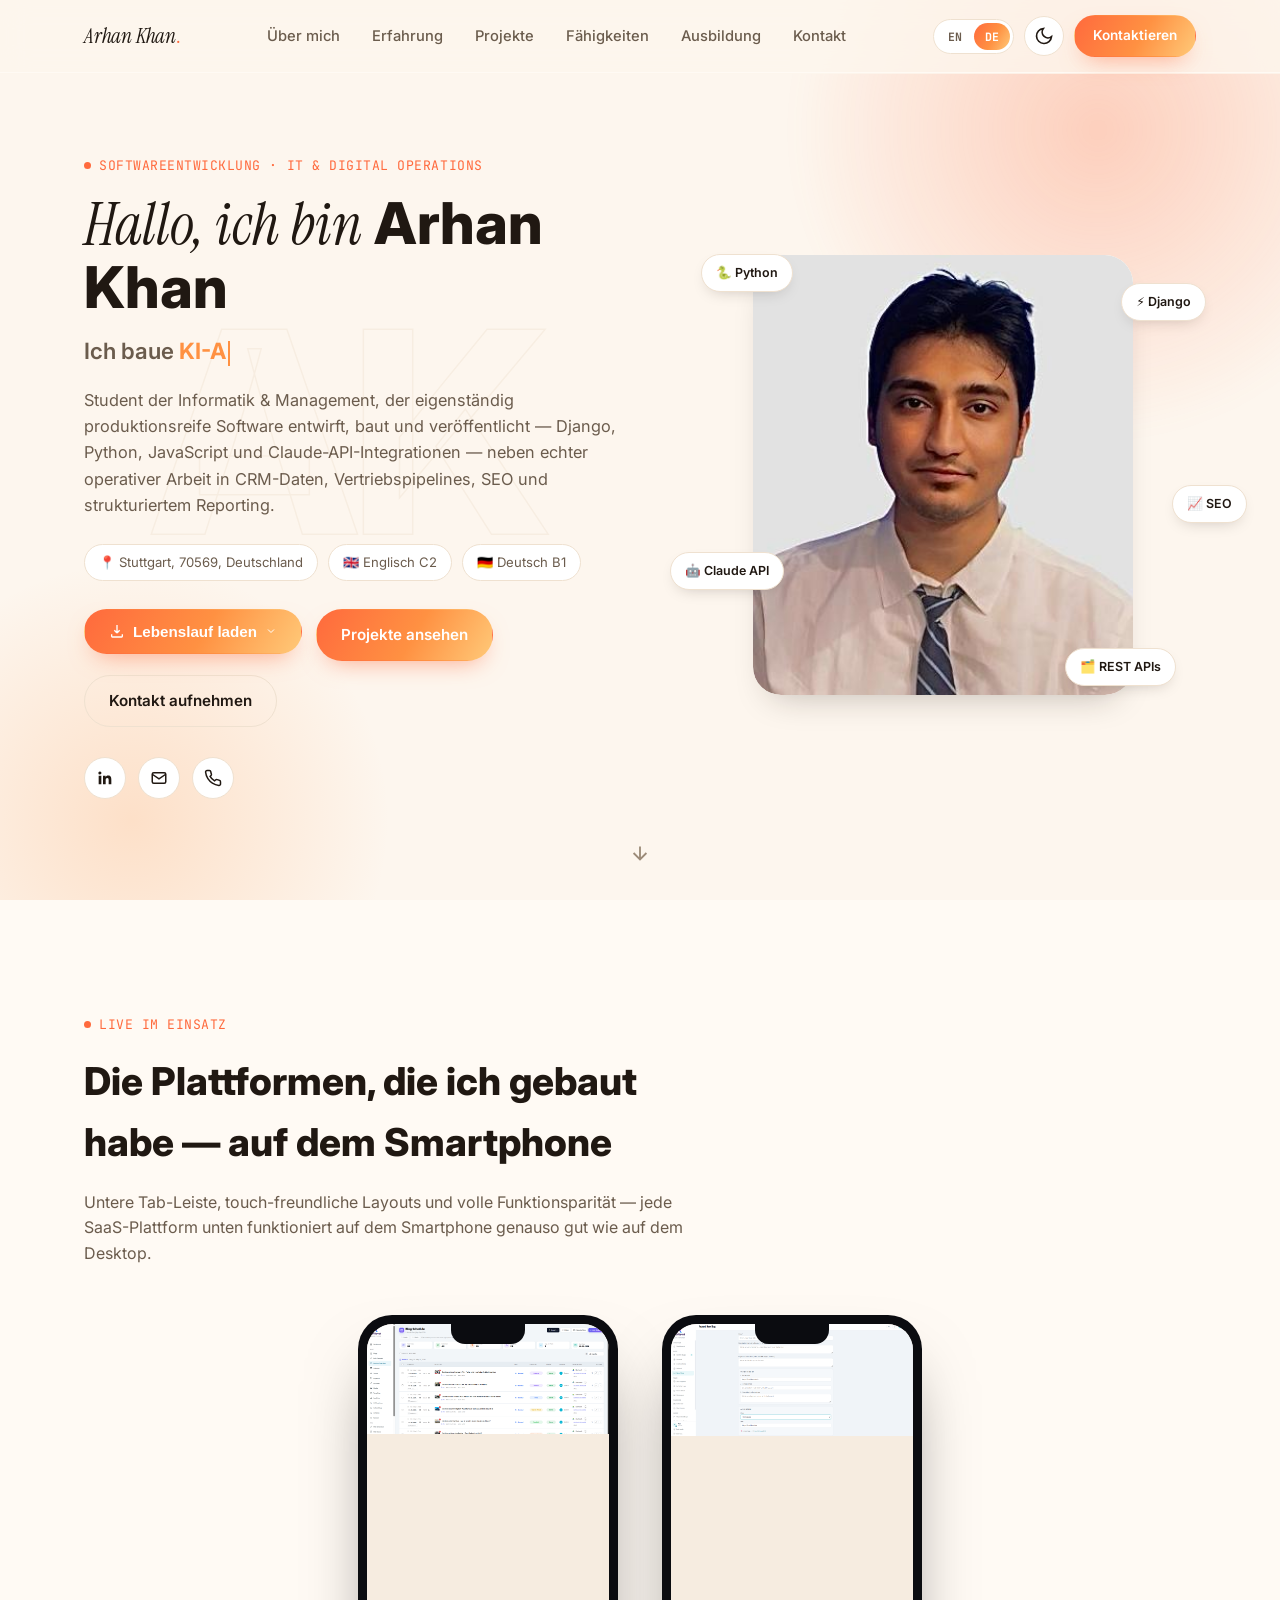
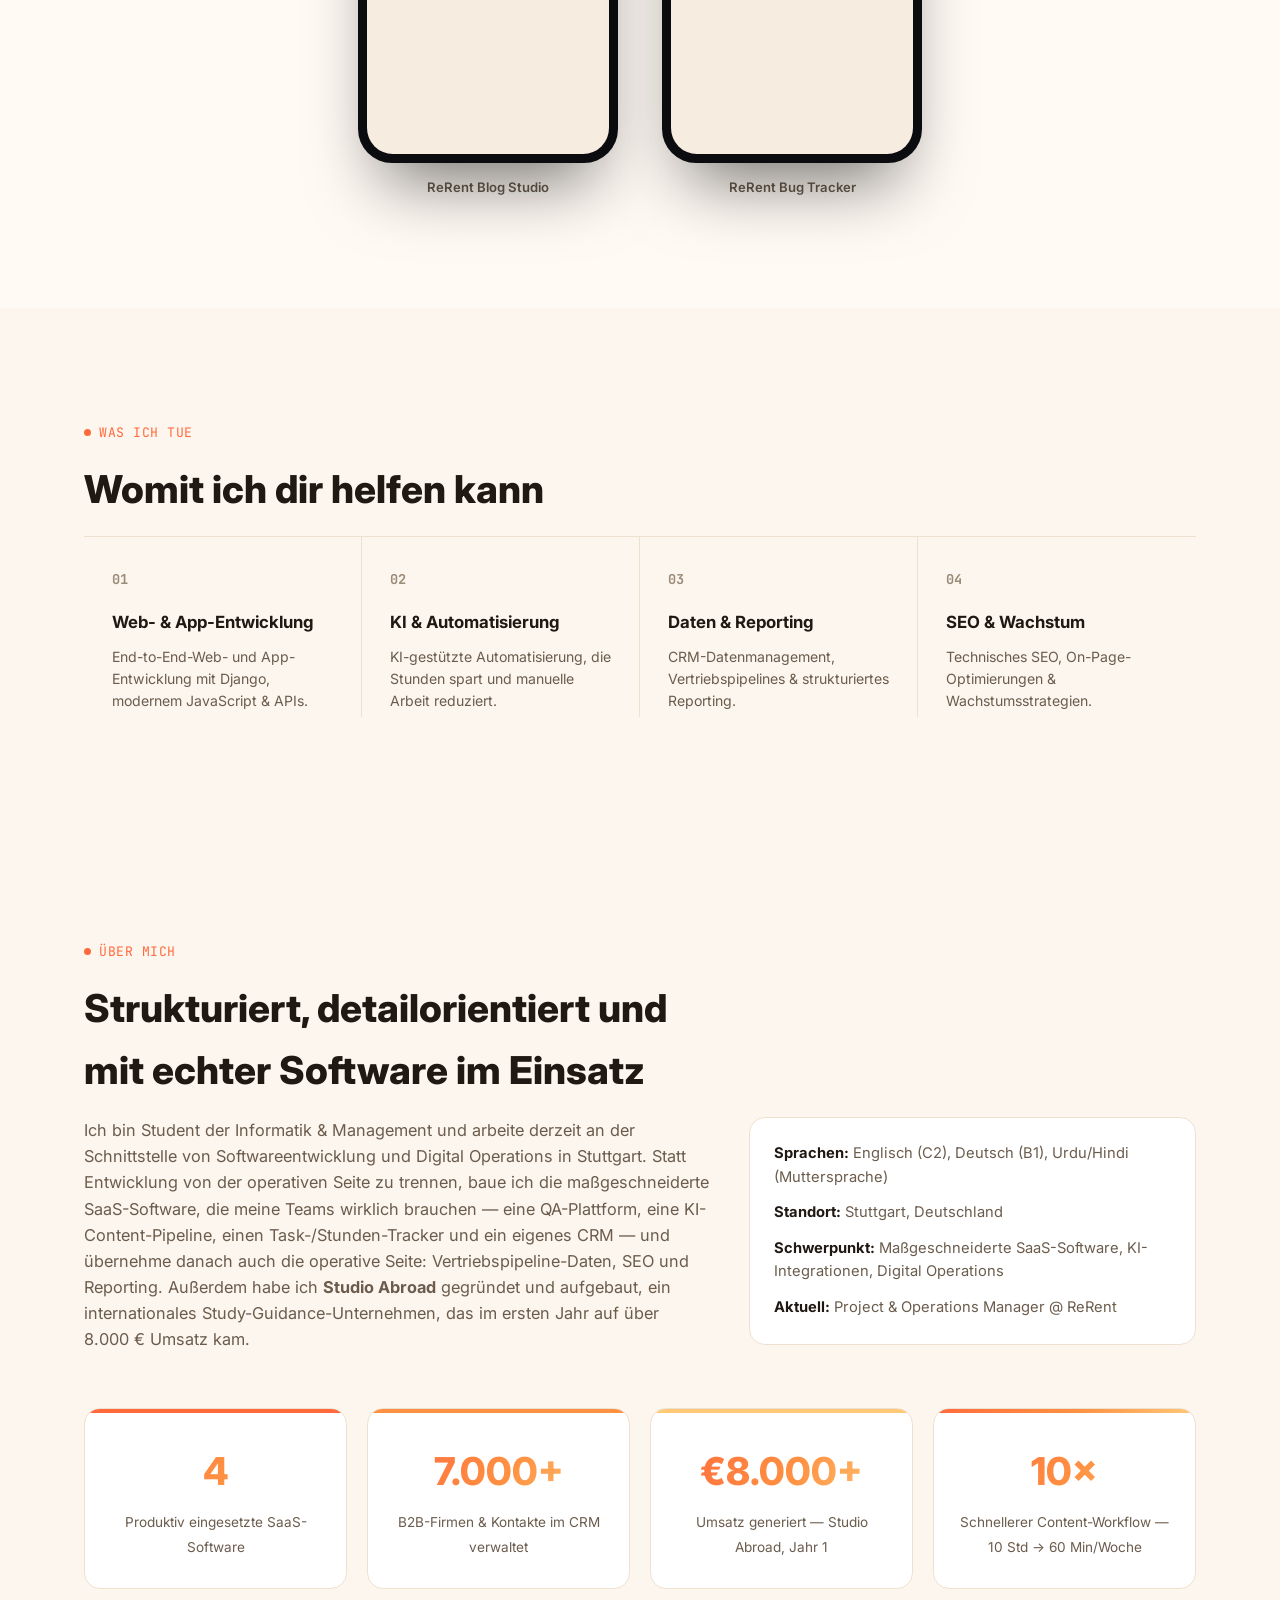
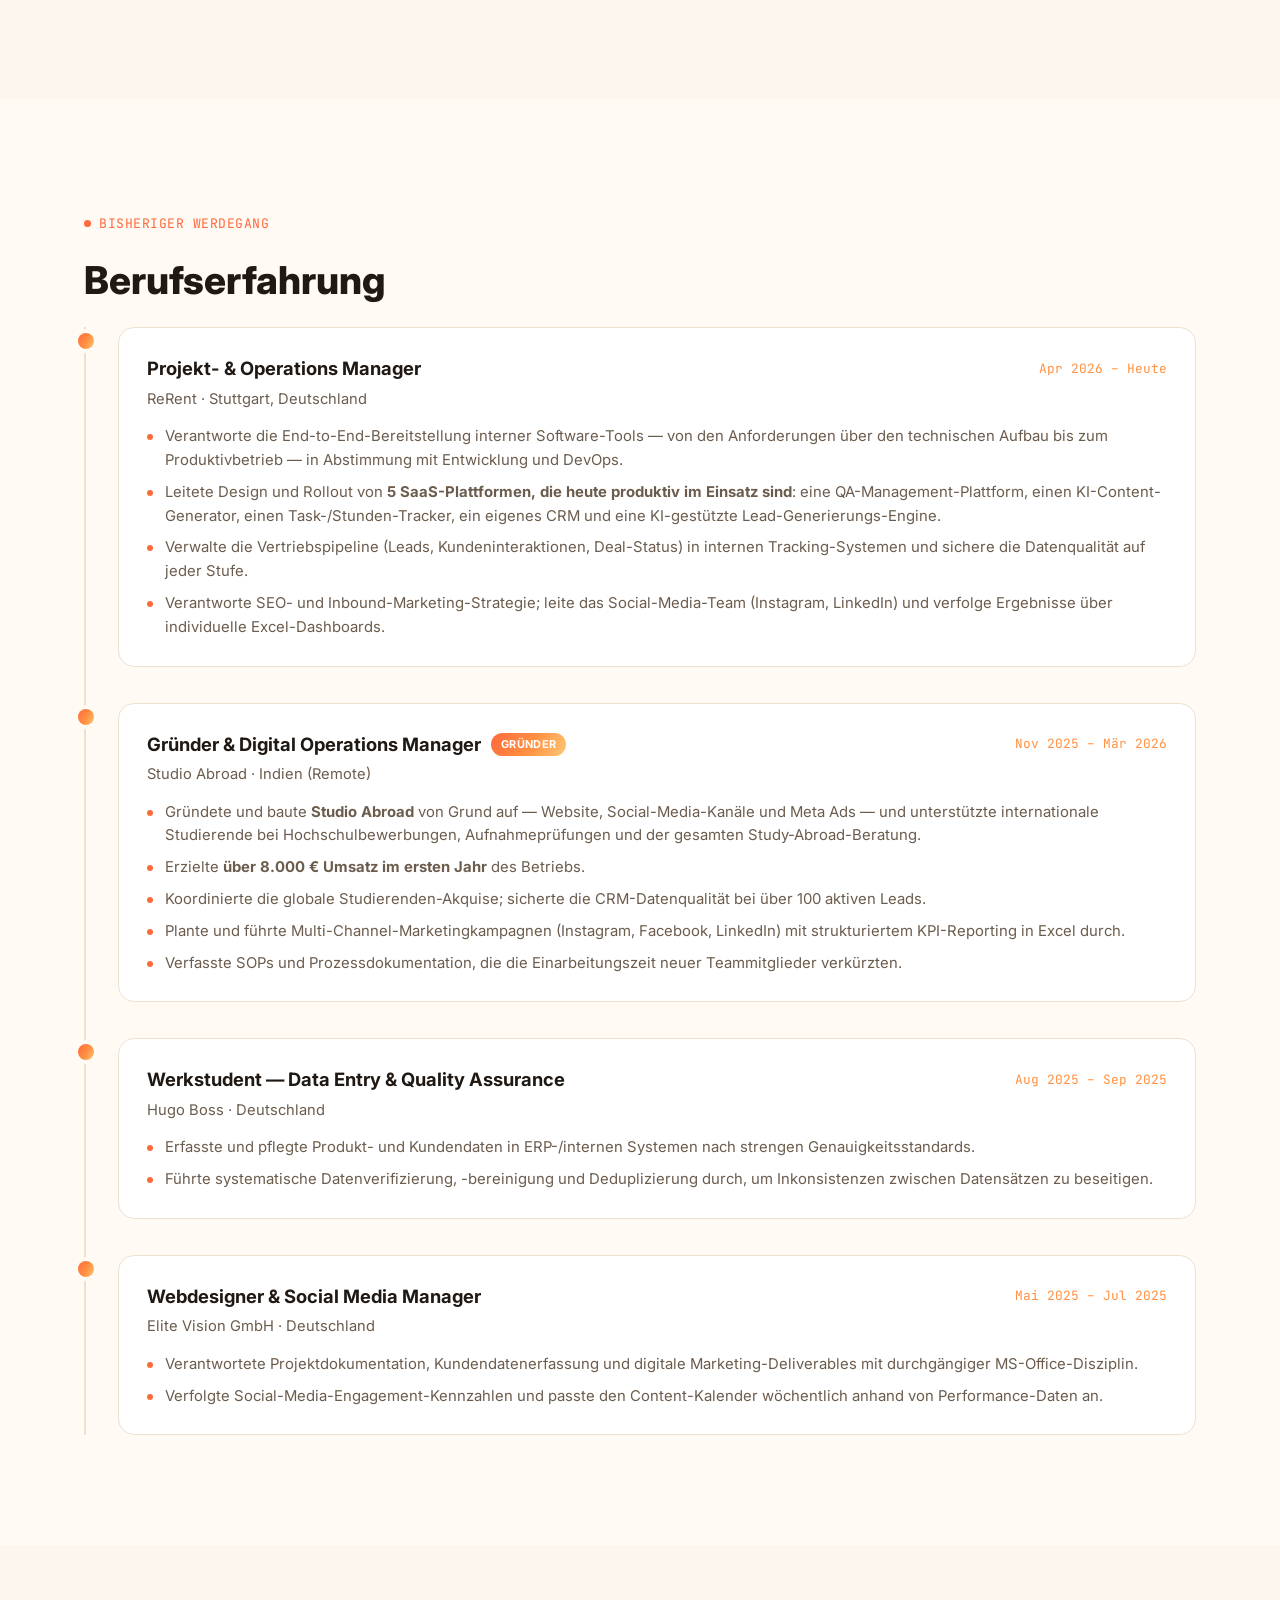
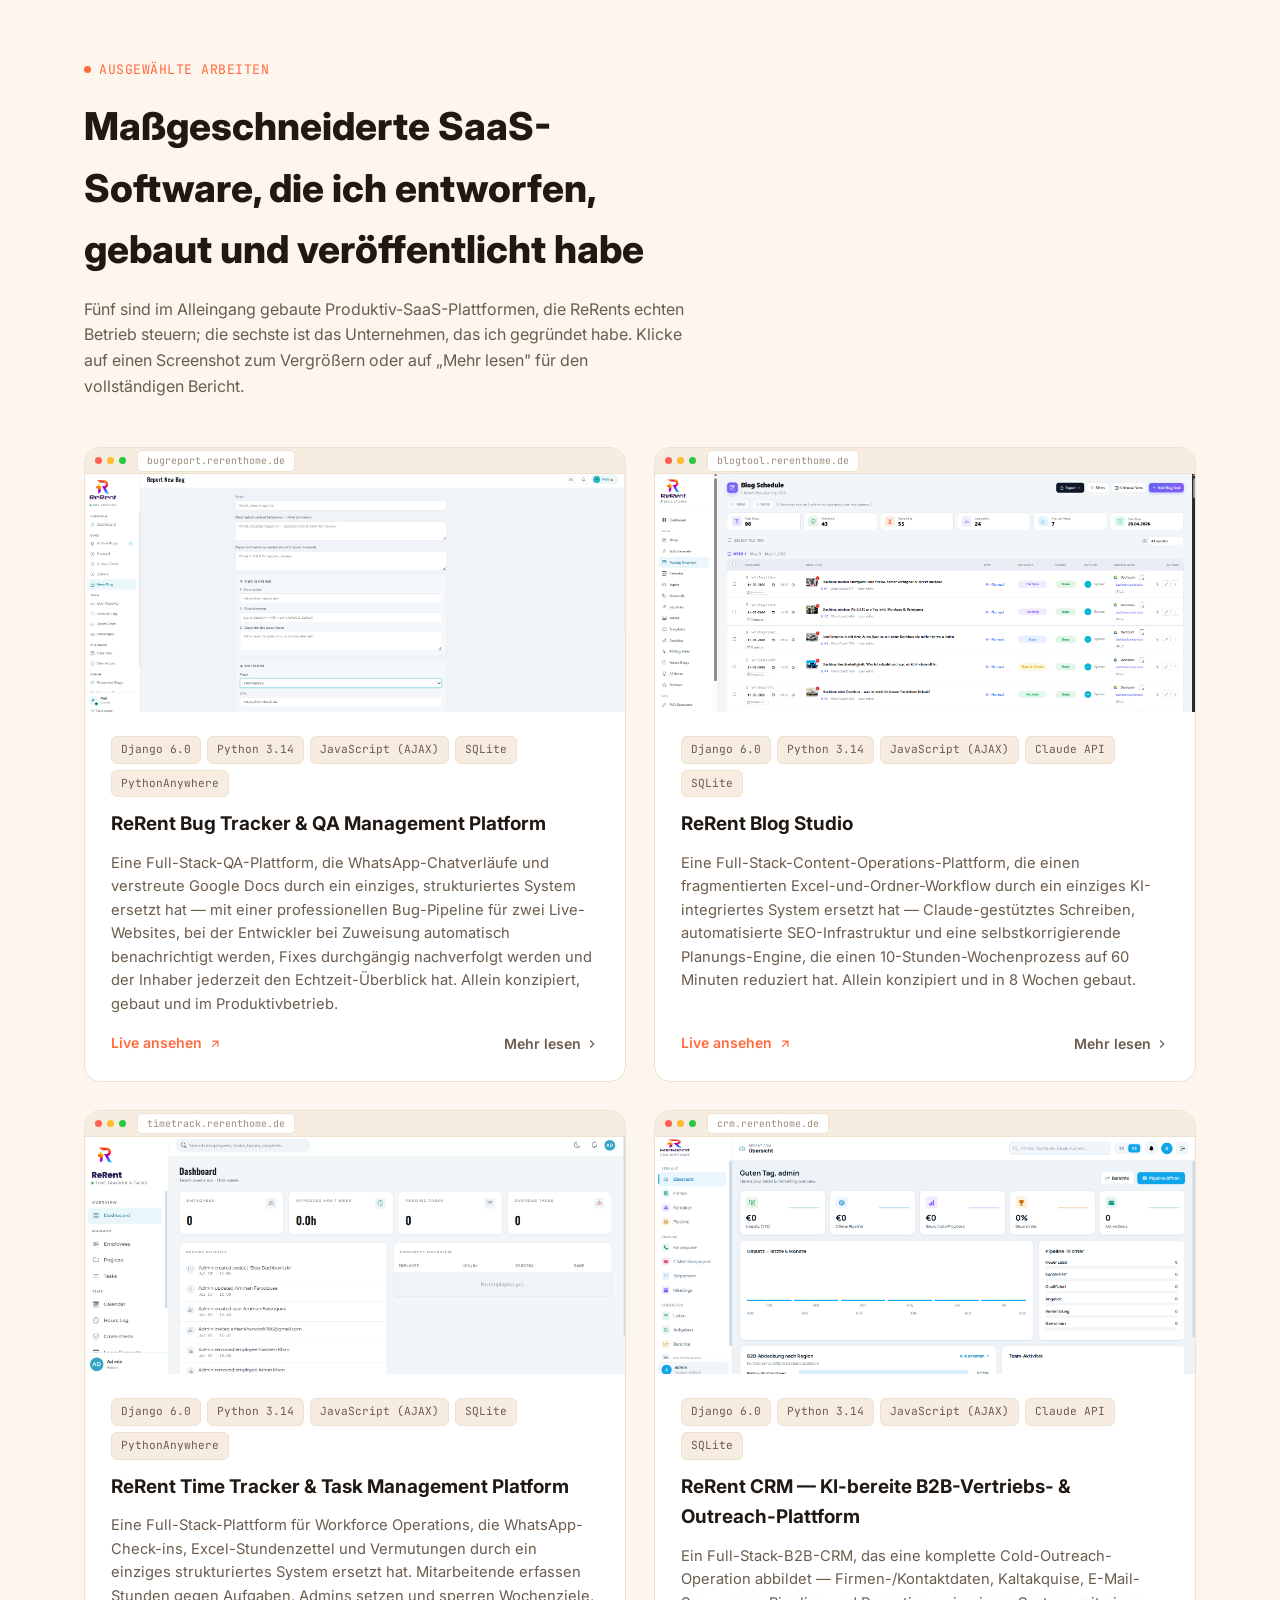
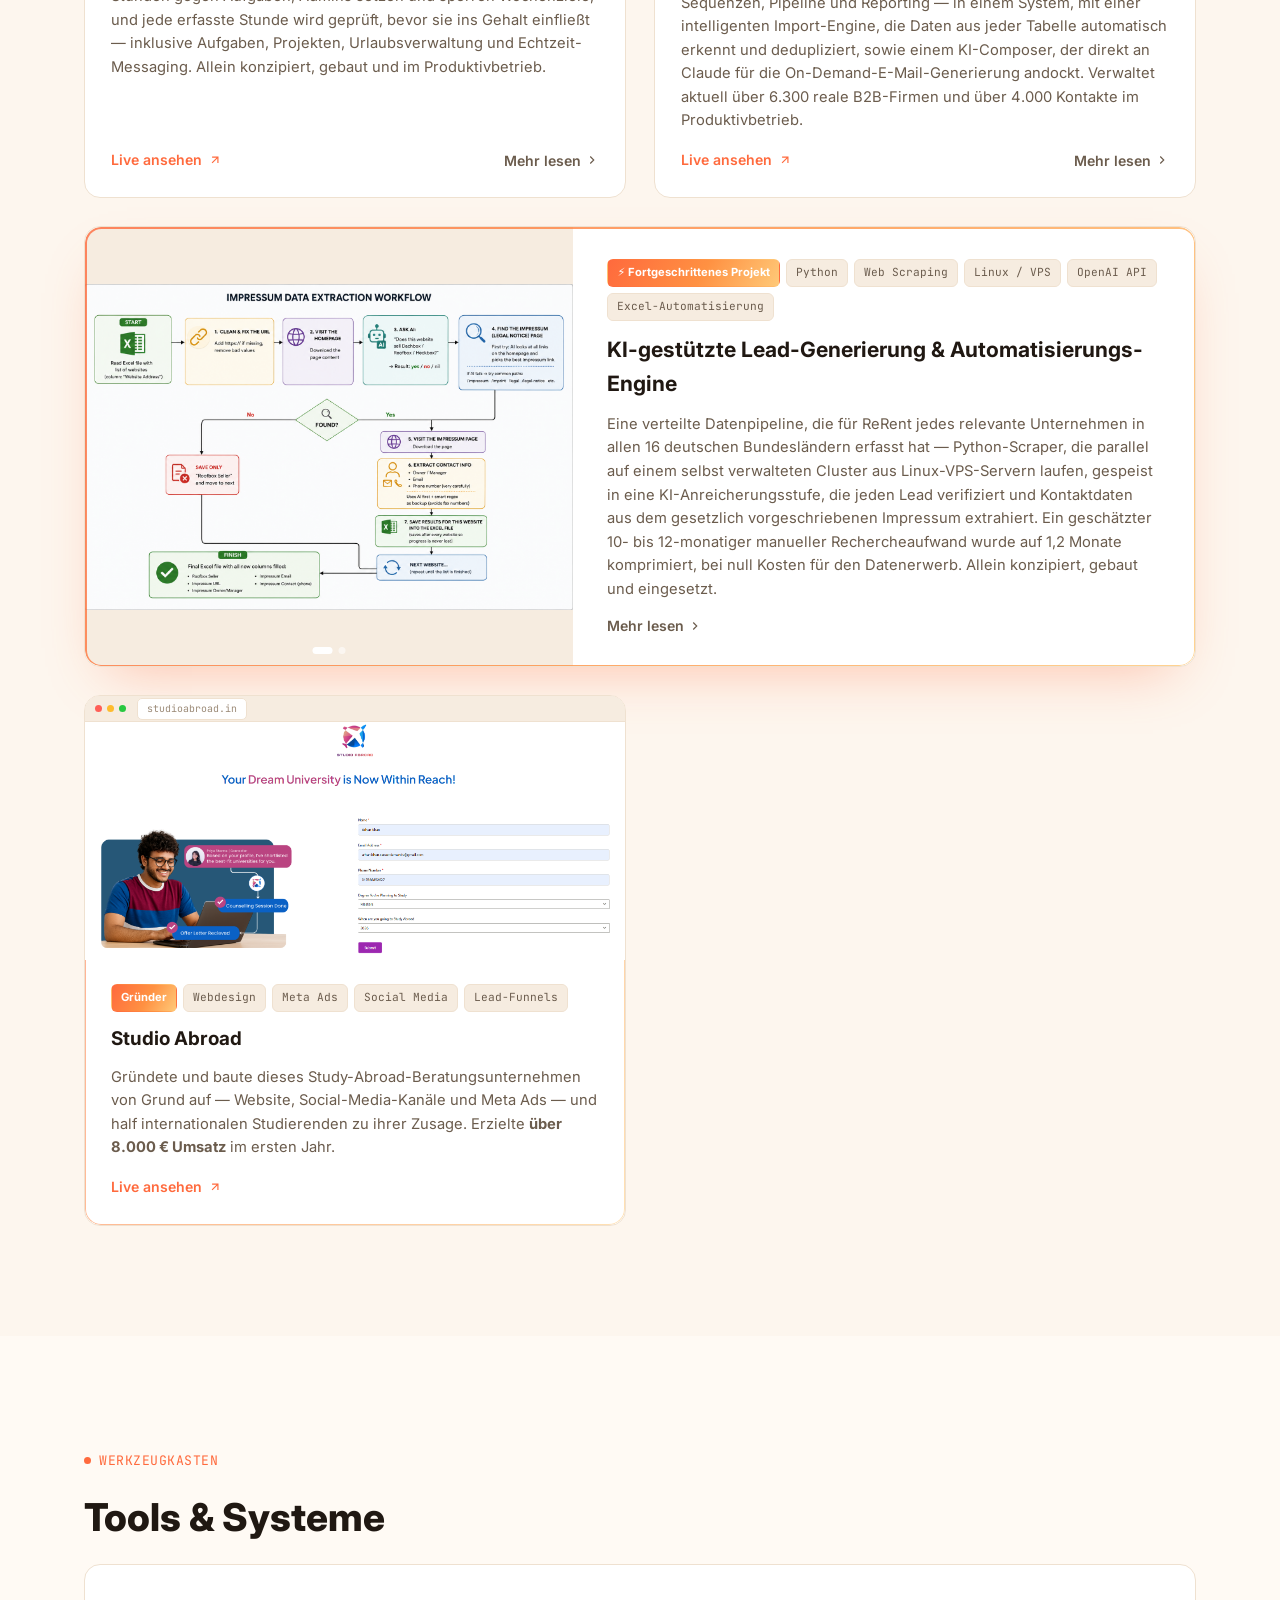
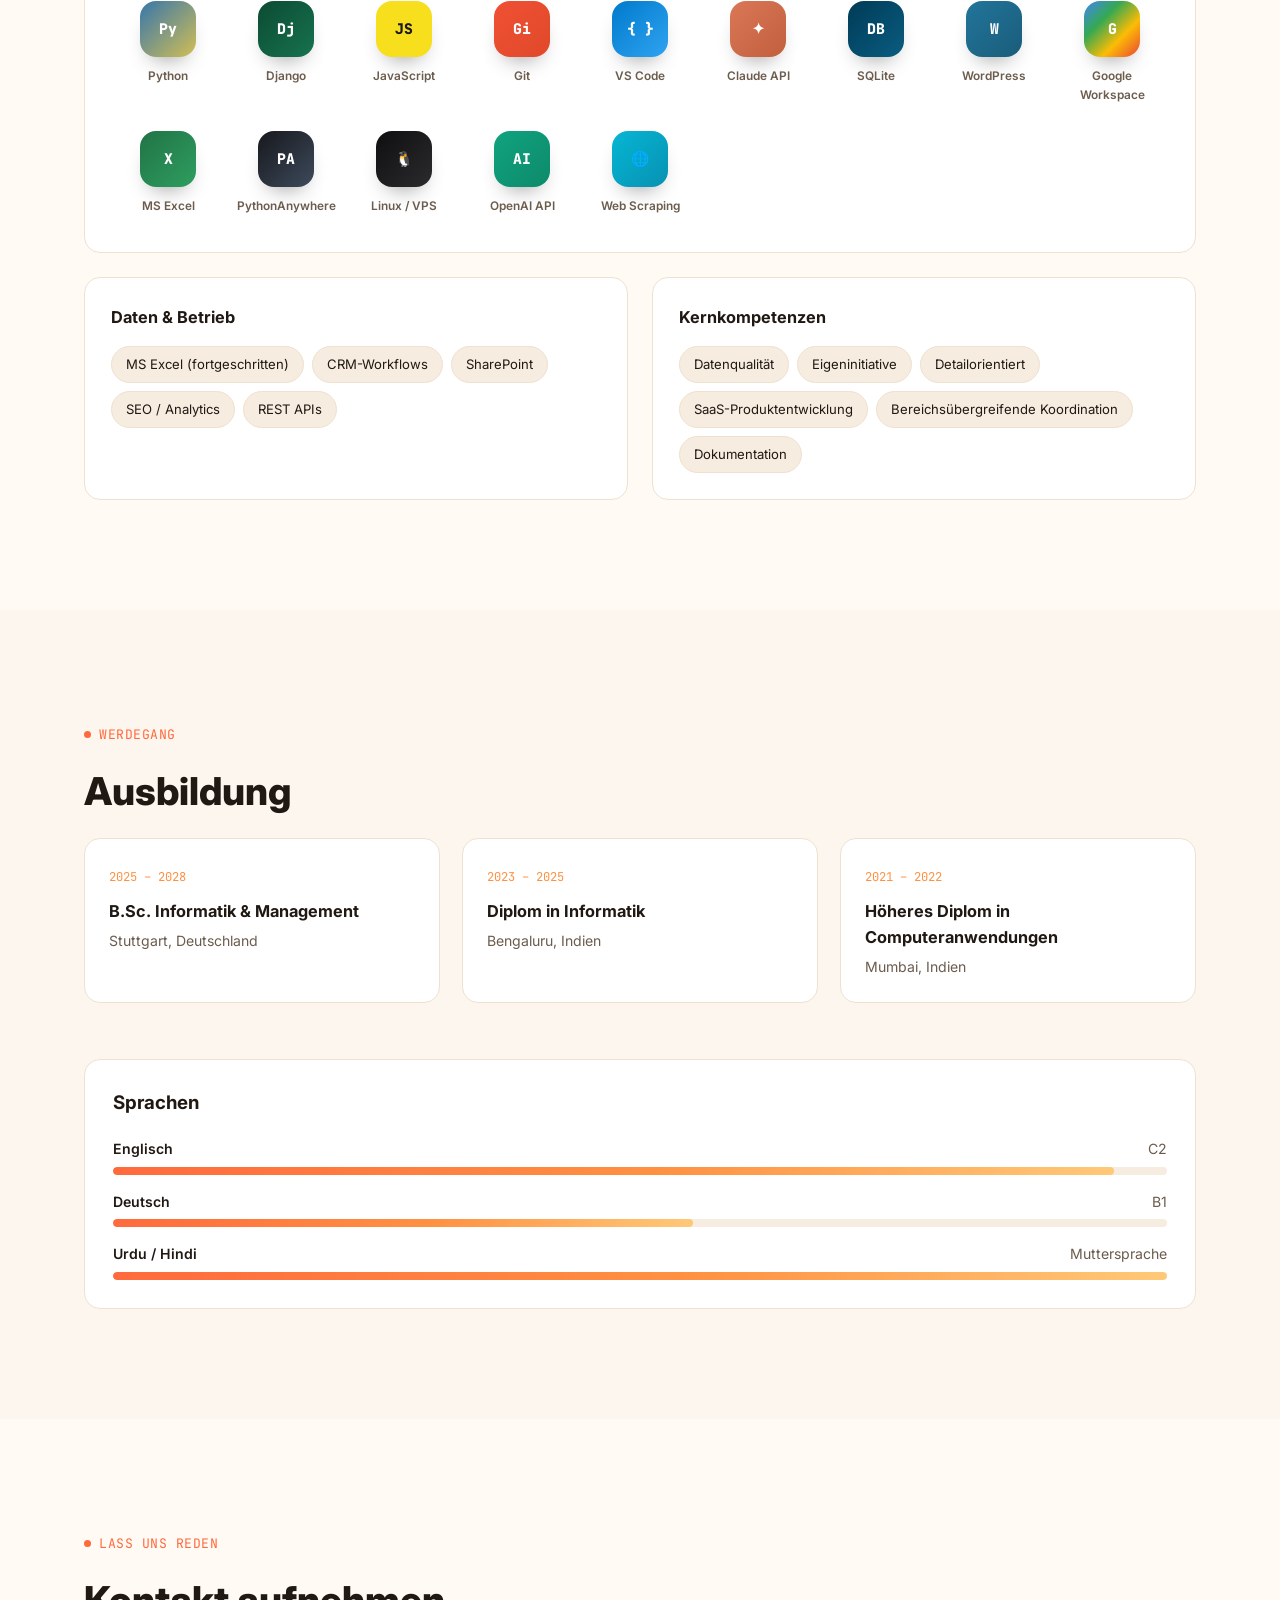
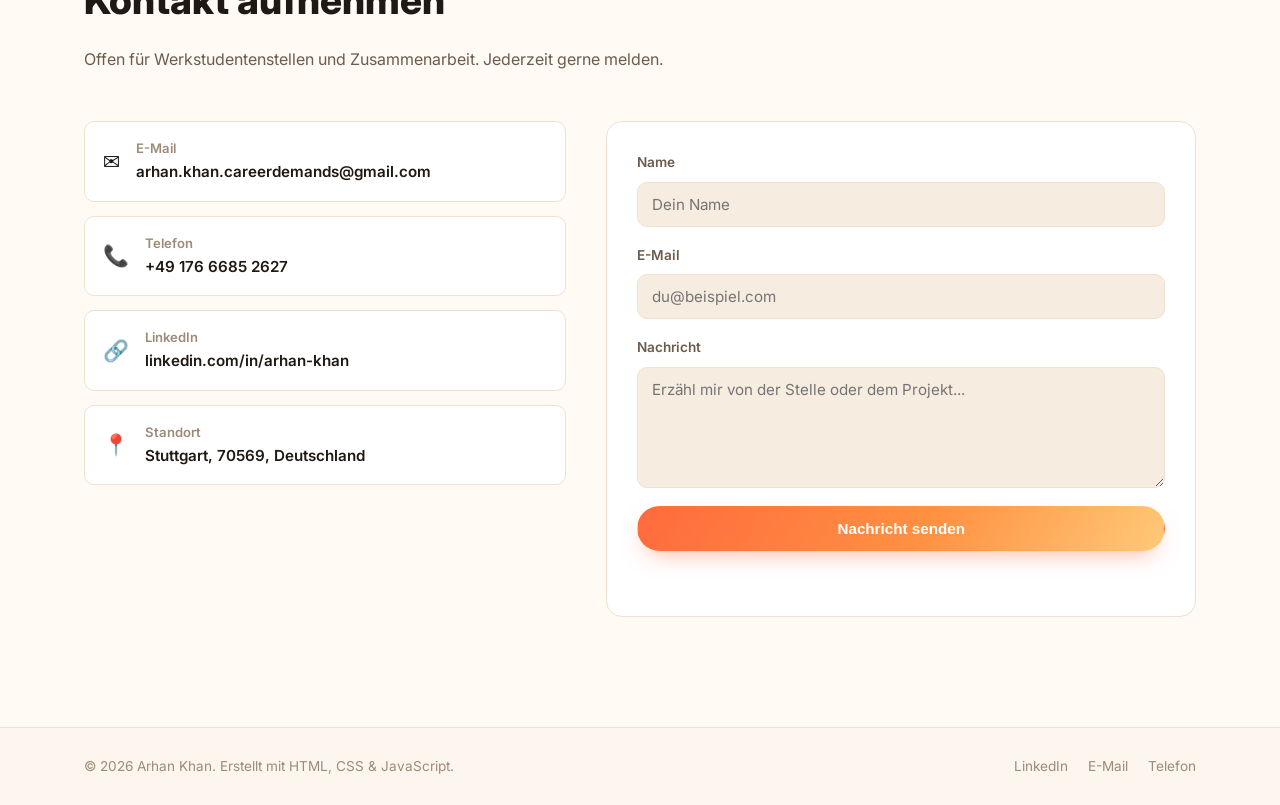
==== index.html @ 4cb6bd91 "Fix self-inflicted stacking-context trap + add local-background reinforcement Step 1: computed the r" ====
<!DOCTYPE html>
<html lang="de" data-theme="light">
<head>
<meta charset="UTF-8">
<meta name="viewport" content="width=device-width, initial-scale=1.0">
<title>Arhan Khan — Software Developer &amp; Digital Operations</title>
<meta name="description" content="Arhan Khan — Werkstudent Software Development &amp; IT/Digital Operations. Builder of custom SaaS software, AI integrations, and founder of Studio Abroad.">
<meta name="theme-color" content="#0b0d12">

<meta property="og:title" content="Arhan Khan — Software Developer &amp; Digital Operations">
<meta property="og:description" content="Portfolio of Arhan Khan: custom SaaS software, AI integrations, and digital operations work.">
<meta property="og:type" content="website">

<link rel="icon" href="data:image/svg+xml,%3Csvg xmlns='http://www.w3.org/2000/svg' viewBox='0 0 64 64'%3E%3Cdefs%3E%3ClinearGradient id='g' x1='0' y1='0' x2='1' y2='1'%3E%3Cstop offset='0' stop-color='%23ff6a3d'/%3E%3Cstop offset='.5' stop-color='%23ff9142'/%3E%3Cstop offset='1' stop-color='%23ffc978'/%3E%3C/linearGradient%3E%3C/defs%3E%3Crect width='64' height='64' rx='16' fill='url(%23g)'/%3E%3Ctext x='32' y='42' font-size='28' font-family='Arial,sans-serif' font-weight='700' fill='white' text-anchor='middle'%3EAK%3C/text%3E%3C/svg%3E">

<link rel="preconnect" href="https://fonts.googleapis.com">
<link rel="preconnect" href="https://fonts.gstatic.com" crossorigin>
<link href="https://fonts.googleapis.com/css2?family=Inter:wght@400;500;600;700;800&amp;family=JetBrains+Mono:wght@400;500&amp;family=Instrument+Serif:ital@0;1&amp;display=swap" rel="stylesheet">

<link rel="stylesheet" href="css/style.css?v=23">
</head>
<body>

<a class="skip-link" href="#main" data-lang="en" hidden>Skip to content</a>
<a class="skip-link" href="#main" data-lang="de">Zum Inhalt springen</a>

<!-- ================= HEADER ================= -->
<header class="site-header" id="site-header">
  <div class="container header-inner">
    <a href="#home" class="brand">
      <span class="brand-mark">AK</span>
      <span class="brand-text">Arhan Khan</span>
    </a>

    <nav class="nav-desktop" aria-label="Primary">
      <ul>
        <li><a href="#about" class="nav-link" data-lang="en" hidden>About</a><a href="#about" class="nav-link" data-lang="de">Über mich</a></li>
        <li><a href="#experience" class="nav-link" data-lang="en" hidden>Experience</a><a href="#experience" class="nav-link" data-lang="de">Erfahrung</a></li>
        <li><a href="#projects" class="nav-link" data-lang="en" hidden>Projects</a><a href="#projects" class="nav-link" data-lang="de">Projekte</a></li>
        <li><a href="#skills" class="nav-link" data-lang="en" hidden>Skills</a><a href="#skills" class="nav-link" data-lang="de">Fähigkeiten</a></li>
        <li><a href="#education" class="nav-link" data-lang="en" hidden>Education</a><a href="#education" class="nav-link" data-lang="de">Ausbildung</a></li>
        <li><a href="#contact" class="nav-link" data-lang="en" hidden>Contact</a><a href="#contact" class="nav-link" data-lang="de">Kontakt</a></li>
      </ul>
    </nav>

    <div class="header-actions">
      <div class="lang-switch" role="group" aria-label="Language / Sprache">
        <button type="button" class="lang-btn" data-lang-btn="en">EN</button>
        <button type="button" class="lang-btn active" data-lang-btn="de">DE</button>
      </div>
      <button id="theme-toggle" class="icon-btn" type="button" aria-label="Toggle dark / light theme" data-aria-en="Toggle dark / light theme" data-aria-de="Hell-/Dunkelmodus umschalten">
        <svg class="icon-sun" width="20" height="20" viewBox="0 0 24 24" fill="none" stroke="currentColor" stroke-width="2" stroke-linecap="round"><circle cx="12" cy="12" r="4"/><path d="M12 2v2M12 20v2M4.9 4.9l1.4 1.4M17.7 17.7l1.4 1.4M2 12h2M20 12h2M4.9 19.1l1.4-1.4M17.7 6.3l1.4-1.4"/></svg>
        <svg class="icon-moon" width="20" height="20" viewBox="0 0 24 24" fill="none" stroke="currentColor" stroke-width="2" stroke-linecap="round"><path d="M21 12.8A9 9 0 1 1 11.2 3a7 7 0 0 0 9.8 9.8Z"/></svg>
      </button>
      <a href="#contact" class="btn btn-primary btn-sm hide-mobile" data-lang="en" hidden>Hire Me</a>
      <a href="#contact" class="btn btn-primary btn-sm hide-mobile" data-lang="de">Kontaktieren</a>
      <button id="nav-toggle" class="icon-btn nav-toggle" type="button" aria-label="Open menu" aria-expanded="false" data-aria-en="Open menu" data-aria-de="Menü öffnen">
        <span></span><span></span><span></span>
      </button>
    </div>
  </div>

  <nav class="nav-mobile" id="nav-mobile" aria-label="Mobile">
    <ul>
      <li><a href="#about" class="nav-link" data-lang="en" hidden>About</a><a href="#about" class="nav-link" data-lang="de">Über mich</a></li>
      <li><a href="#experience" class="nav-link" data-lang="en" hidden>Experience</a><a href="#experience" class="nav-link" data-lang="de">Erfahrung</a></li>
      <li><a href="#projects" class="nav-link" data-lang="en" hidden>Projects</a><a href="#projects" class="nav-link" data-lang="de">Projekte</a></li>
      <li><a href="#skills" class="nav-link" data-lang="en" hidden>Skills</a><a href="#skills" class="nav-link" data-lang="de">Fähigkeiten</a></li>
      <li><a href="#education" class="nav-link" data-lang="en" hidden>Education</a><a href="#education" class="nav-link" data-lang="de">Ausbildung</a></li>
      <li><a href="#contact" class="nav-link" data-lang="en" hidden>Contact</a><a href="#contact" class="nav-link" data-lang="de">Kontakt</a></li>
    </ul>
  </nav>
</header>

<main id="main">

  <!-- ================= HERO ================= -->
  <section id="home" class="hero">
    <span class="hero-bigtype" aria-hidden="true">AK</span>
    <div class="container hero-inner">
      <div class="hero-copy reveal">
        <p class="eyebrow" data-lang="en" hidden>Software Development · IT &amp; Digital Operations</p>
        <p class="eyebrow" data-lang="de">Softwareentwicklung · IT &amp; Digital Operations</p>
        <h1 data-lang="en" hidden><span class="hero-lead-serif">Hi, I'm</span> <span class="text-gradient">Arhan Khan</span></h1>
        <h1 data-lang="de"><span class="hero-lead-serif">Hallo, ich bin</span> <span class="text-gradient">Arhan Khan</span></h1>
        <p class="hero-role" data-lang="en" hidden>I build <span id="typed" class="typed"></span><span class="cursor" aria-hidden="true"></span></p>
        <p class="hero-role" data-lang="de">Ich baue <span id="typed-de" class="typed"></span><span class="cursor" aria-hidden="true"></span></p>
        <p class="hero-desc" data-lang="en" hidden>
          Informatik &amp; Management student who independently designs, builds and
          ships production-ready software — Django, Python, JavaScript and Claude API integrations —
          alongside real operational work in CRM data, sales pipelines, SEO and structured reporting.
        </p>
        <p class="hero-desc" data-lang="de">
          Student der Informatik &amp; Management, der eigenständig produktionsreife Software entwirft,
          baut und veröffentlicht — Django, Python, JavaScript und Claude-API-Integrationen —
          neben echter operativer Arbeit in CRM-Daten, Vertriebspipelines, SEO und strukturiertem Reporting.
        </p>

        <div class="hero-tech-strip">
          <span class="tool-icon tool-python">Py</span>
          <span class="tool-icon tool-django">Dj</span>
          <span class="tool-icon tool-js">JS</span>
          <span class="tool-icon tool-claude">✦</span>
          <span class="tool-icon tool-sqlite">DB</span>
          <span class="tool-icon tool-linux">🐧</span>
        </div>

        <div class="hero-meta">
          <span class="meta-chip" data-lang="en" hidden>📍 Stuttgart, 70569, Germany</span>
          <span class="meta-chip" data-lang="de">📍 Stuttgart, 70569, Deutschland</span>
          <span class="meta-chip" data-lang="en" hidden>🇬🇧 English C2</span>
          <span class="meta-chip" data-lang="de">🇬🇧 Englisch C2</span>
          <span class="meta-chip" data-lang="en" hidden>🇩🇪 German B1</span>
          <span class="meta-chip" data-lang="de">🇩🇪 Deutsch B1</span>
        </div>

        <div class="hero-actions">
          <div class="cv-dropdown" data-lang="en" hidden>
            <button type="button" class="btn btn-primary hero-cv-btn cv-dropdown-toggle" aria-haspopup="true" aria-expanded="false">
              <svg width="16" height="16" viewBox="0 0 24 24" fill="none" stroke="currentColor" stroke-width="2"><path d="M12 3v12m0 0 4-4m-4 4-4-4M4 17v3a1 1 0 0 0 1 1h14a1 1 0 0 0 1-1v-3"/></svg>
              Download CV
              <svg class="cv-caret" width="12" height="12" viewBox="0 0 24 24" fill="none" stroke="currentColor" stroke-width="2"><path d="m6 9 6 6 6-6"/></svg>
            </button>
            <div class="cv-dropdown-menu" role="menu">
              <a href="assets/cv/Arhan_Khan_CV_EN.pdf" download role="menuitem" class="cv-dropdown-item">🇬🇧 English</a>
              <a href="assets/cv/Arhan_Khan_CV_DE.pdf" download role="menuitem" class="cv-dropdown-item">🇩🇪 Deutsch</a>
            </div>
          </div>
          <div class="cv-dropdown" data-lang="de">
            <button type="button" class="btn btn-primary hero-cv-btn cv-dropdown-toggle" aria-haspopup="true" aria-expanded="false">
              <svg width="16" height="16" viewBox="0 0 24 24" fill="none" stroke="currentColor" stroke-width="2"><path d="M12 3v12m0 0 4-4m-4 4-4-4M4 17v3a1 1 0 0 0 1 1h14a1 1 0 0 0 1-1v-3"/></svg>
              Lebenslauf laden
              <svg class="cv-caret" width="12" height="12" viewBox="0 0 24 24" fill="none" stroke="currentColor" stroke-width="2"><path d="m6 9 6 6 6-6"/></svg>
            </button>
            <div class="cv-dropdown-menu" role="menu">
              <a href="assets/cv/Arhan_Khan_CV_EN.pdf" download role="menuitem" class="cv-dropdown-item">🇬🇧 English</a>
              <a href="assets/cv/Arhan_Khan_CV_DE.pdf" download role="menuitem" class="cv-dropdown-item">🇩🇪 Deutsch</a>
            </div>
          </div>
          <a href="#projects" class="btn btn-primary" data-lang="en" hidden>View Projects</a>
          <a href="#projects" class="btn btn-primary" data-lang="de">Projekte ansehen</a>
          <a href="#contact" class="btn btn-ghost" data-lang="en" hidden>Get in Touch</a>
          <a href="#contact" class="btn btn-ghost" data-lang="de">Kontakt aufnehmen</a>
        </div>

        <div class="hero-socials">
          <a href="https://linkedin.com/in/arhan-khan" target="_blank" rel="noopener" aria-label="LinkedIn" class="social-btn">
            <svg width="18" height="18" viewBox="0 0 24 24" fill="currentColor"><path d="M20.45 20.45h-3.56v-5.57c0-1.33-.02-3.03-1.85-3.03-1.85 0-2.14 1.44-2.14 2.94v5.66H9.34V9h3.41v1.56h.05c.48-.9 1.64-1.85 3.38-1.85 3.6 0 4.27 2.37 4.27 5.46v6.28ZM5.34 7.43a2.07 2.07 0 1 1 0-4.13 2.07 2.07 0 0 1 0 4.13ZM7.12 20.45H3.56V9h3.56v11.45Z"/></svg>
          </a>
          <a href="mailto:arhan.khan.careerdemands@gmail.com" aria-label="Email" class="social-btn">
            <svg width="18" height="18" viewBox="0 0 24 24" fill="none" stroke="currentColor" stroke-width="2"><rect x="3" y="5" width="18" height="14" rx="2"/><path d="m3 7 9 6 9-6"/></svg>
          </a>
          <a href="tel:+4917666852627" aria-label="Phone" class="social-btn">
            <svg width="18" height="18" viewBox="0 0 24 24" fill="none" stroke="currentColor" stroke-width="2"><path d="M22 16.92v3a2 2 0 0 1-2.18 2 19.79 19.79 0 0 1-8.63-3.07 19.5 19.5 0 0 1-6-6 19.79 19.79 0 0 1-3.07-8.67A2 2 0 0 1 4.11 2h3a2 2 0 0 1 2 1.72c.127.96.362 1.903.7 2.81a2 2 0 0 1-.45 2.11L8.09 9.91a16 16 0 0 0 6 6l1.27-1.27a2 2 0 0 1 2.11-.45c.907.338 1.85.573 2.81.7A2 2 0 0 1 22 16.92Z"/></svg>
          </a>
        </div>
      </div>

      <div class="hero-visual reveal" id="hero-visual">
        <div class="hero-video-parallax" id="hero-video-parallax">
          <div class="hero-video-wrap" id="hero-video-wrap">
            <video class="hero-video is-active" id="hero-video-day" autoplay muted loop playsinline preload="auto" poster="assets/images/profile.jpg" aria-hidden="true">
              <source src="assets/video/desk-day.mp4" type="video/mp4">
            </video>
            <video class="hero-video" id="hero-video-night" autoplay muted loop playsinline preload="auto" poster="assets/images/profile.jpg" aria-hidden="true">
              <source src="assets/video/desk-night.mp4" type="video/mp4">
            </video>
          </div>
        </div>
        <div class="avatar-frame" id="avatar-frame" hidden>
          <img src="assets/images/profile.jpg" alt="Arhan Khan portrait" onerror="this.remove(); document.getElementById('avatar-frame').classList.add('no-photo')">
        </div>
        <span class="float-badge fb-1">🐍 Python</span>
        <span class="float-badge fb-2">⚡ Django</span>
        <span class="float-badge fb-3">🤖 Claude API</span>
        <span class="float-badge fb-4">🗂️ REST APIs</span>
        <span class="float-badge fb-5">📈 SEO</span>
      </div>
    </div>
    <a href="#mobile-showcase" class="scroll-cue" aria-label="Scroll down" data-aria-en="Scroll down" data-aria-de="Nach unten scrollen">
      <svg width="22" height="22" viewBox="0 0 24 24" fill="none" stroke="currentColor" stroke-width="2"><path d="M12 5v14M5 12l7 7 7-7"/></svg>
    </a>
  </section>

  <!-- ================= MOBILE SHOWCASE (moved up front, right after the hero) ================= -->
  <section id="mobile-showcase" class="section section-alt">
    <div class="container">
      <p class="section-eyebrow reveal" data-lang="en" hidden>Live &amp; In Production</p>
      <p class="section-eyebrow reveal" data-lang="de">Live im Einsatz</p>
      <h2 class="section-title reveal" data-lang="en" hidden>See the platforms I've built — running on mobile</h2>
      <h2 class="section-title reveal" data-lang="de">Die Plattformen, die ich gebaut habe — auf dem Smartphone</h2>
      <p class="section-sub reveal" data-lang="en" hidden>Bottom tab-bar navigation, touch-friendly layouts, and full feature parity — every SaaS platform below works as well on a phone as it does on a desktop.</p>
      <p class="section-sub reveal" data-lang="de">Untere Tab-Leiste, touch-freundliche Layouts und volle Funktionsparität — jede SaaS-Plattform unten funktioniert auf dem Smartphone genauso gut wie auf dem Desktop.</p>

      <div class="phone-row">
        <div class="phone-item">
          <div class="phone-mock reveal">
            <div class="phone-notch"></div>
            <div class="phone-screen">
              <video class="phone-video" autoplay muted loop playsinline preload="metadata" poster="assets/images/blog-generator-1.png">
                <source src="assets/video/mobile-blog-studio.mp4" type="video/mp4">
              </video>
            </div>
          </div>
          <p class="phone-caption" data-lang="en" hidden>ReRent Blog Studio</p>
          <p class="phone-caption" data-lang="de">ReRent Blog Studio</p>
        </div>
        <div class="phone-item">
          <div class="phone-mock reveal">
            <div class="phone-notch"></div>
            <div class="phone-screen">
              <video class="phone-video" autoplay muted loop playsinline preload="metadata" poster="assets/images/qa-platform-1.png">
                <source src="assets/video/mobile-qa-tracker.mp4" type="video/mp4">
              </video>
            </div>
          </div>
          <p class="phone-caption" data-lang="en" hidden>ReRent Bug Tracker</p>
          <p class="phone-caption" data-lang="de">ReRent Bug Tracker</p>
        </div>
      </div>
    </div>
  </section>

  <!-- ================= WHAT I DO (desktop-only) ================= -->
  <section id="what-i-do" class="section whatido-section">
    <div class="container">
      <p class="section-eyebrow reveal" data-lang="en" hidden>What I Do</p>
      <p class="section-eyebrow reveal" data-lang="de">Was ich tue</p>
      <h2 class="section-title reveal" data-lang="en" hidden>I Can Help You With</h2>
      <h2 class="section-title reveal" data-lang="de">Womit ich dir helfen kann</h2>

      <div class="whatido-grid" data-lang="en" hidden>
        <div class="whatido-item reveal">
          <span class="whatido-num">01</span>
          <h3>Web &amp; App Development</h3>
          <p>End-to-end web and app development using Django, modern JavaScript &amp; APIs.</p>
        </div>
        <div class="whatido-item reveal">
          <span class="whatido-num">02</span>
          <h3>AI &amp; Automation</h3>
          <p>AI-powered automation that saves hours and reduces manual work.</p>
        </div>
        <div class="whatido-item reveal">
          <span class="whatido-num">03</span>
          <h3>Data &amp; Reporting</h3>
          <p>CRM data management, sales pipelines &amp; structured reporting.</p>
        </div>
        <div class="whatido-item reveal">
          <span class="whatido-num">04</span>
          <h3>SEO &amp; Growth</h3>
          <p>Technical SEO, on-page optimizations &amp; growth strategies.</p>
        </div>
      </div>

      <div class="whatido-grid" data-lang="de">
        <div class="whatido-item reveal">
          <span class="whatido-num">01</span>
          <h3>Web- &amp; App-Entwicklung</h3>
          <p>End-to-End-Web- und App-Entwicklung mit Django, modernem JavaScript &amp; APIs.</p>
        </div>
        <div class="whatido-item reveal">
          <span class="whatido-num">02</span>
          <h3>KI &amp; Automatisierung</h3>
          <p>KI-gestützte Automatisierung, die Stunden spart und manuelle Arbeit reduziert.</p>
        </div>
        <div class="whatido-item reveal">
          <span class="whatido-num">03</span>
          <h3>Daten &amp; Reporting</h3>
          <p>CRM-Datenmanagement, Vertriebspipelines &amp; strukturiertes Reporting.</p>
        </div>
        <div class="whatido-item reveal">
          <span class="whatido-num">04</span>
          <h3>SEO &amp; Wachstum</h3>
          <p>Technisches SEO, On-Page-Optimierungen &amp; Wachstumsstrategien.</p>
        </div>
      </div>
    </div>
  </section>

  <!-- ================= ABOUT / STATS ================= -->
  <section id="about" class="section">
    <div class="container">
      <p class="section-eyebrow reveal" data-lang="en" hidden>About Me</p>
      <p class="section-eyebrow reveal" data-lang="de">Über mich</p>
      <h2 class="section-title reveal" data-lang="en" hidden>Structured, detail-oriented, and shipping real software</h2>
      <h2 class="section-title reveal" data-lang="de">Strukturiert, detailorientiert und mit echter Software im Einsatz</h2>
      <div class="about-grid">
        <p class="about-text reveal" data-lang="en" hidden>
          I'm an Informatik &amp; Management student currently working across software development
          and digital operations in Stuttgart, Germany. Rather than treating development as separate from the
          business side, I build the custom SaaS software my teams actually need — a QA platform, an AI content pipeline, a
          task/hours tracker, and a custom CRM — and then run the operational side too: sales pipeline data,
          SEO, and reporting. I also founded and grew <strong>Studio Abroad</strong>, an international
          study-guidance company, from a blank page to €8,000+ in revenue in its first year.
        </p>
        <p class="about-text reveal" data-lang="de">
          Ich bin Student der Informatik &amp; Management und arbeite derzeit an der Schnittstelle von
          Softwareentwicklung und Digital Operations in Stuttgart. Statt Entwicklung von der operativen
          Seite zu trennen, baue ich die maßgeschneiderte SaaS-Software, die meine Teams wirklich brauchen — eine QA-Plattform, eine
          KI-Content-Pipeline, einen Task-/Stunden-Tracker und ein eigenes CRM — und übernehme danach auch
          die operative Seite: Vertriebspipeline-Daten, SEO und Reporting. Außerdem habe ich
          <strong>Studio Abroad</strong> gegründet und aufgebaut, ein internationales Study-Guidance-Unternehmen,
          das im ersten Jahr auf über 8.000&nbsp;€ Umsatz kam.
        </p>
        <ul class="about-list reveal" data-lang="en" hidden>
          <li><strong>Languages:</strong> English (C2), German (B1), Urdu/Hindi (Native)</li>
          <li><strong>Based in:</strong> Stuttgart, Germany</li>
          <li><strong>Focus:</strong> Custom SaaS software, AI integrations, digital operations</li>
          <li><strong>Currently:</strong> Project &amp; Operations Manager @ ReRent </li>
        </ul>
        <ul class="about-list reveal" data-lang="de">
          <li><strong>Sprachen:</strong> Englisch (C2), Deutsch (B1), Urdu/Hindi (Muttersprache)</li>
          <li><strong>Standort:</strong> Stuttgart, Deutschland</li>
          <li><strong>Schwerpunkt:</strong> Maßgeschneiderte SaaS-Software, KI-Integrationen, Digital Operations</li>
          <li><strong>Aktuell:</strong> Project &amp; Operations Manager @ ReRent </li>
        </ul>
      </div>

      <div class="stats-grid">
        <div class="stat-card reveal">
          <span class="stat-num" data-count="4">0</span>
          <span class="stat-label" data-lang="en" hidden>Custom SaaS platforms shipped &amp; live</span>
          <span class="stat-label" data-lang="de">Produktiv eingesetzte SaaS-Software</span>
        </div>
        <div class="stat-card reveal">
          <span class="stat-num" data-count="7000" data-suffix="+">0</span>
          <span class="stat-label" data-lang="en" hidden>B2B companies &amp; contacts managed in CRM</span>
          <span class="stat-label" data-lang="de">B2B-Firmen &amp; Kontakte im CRM verwaltet</span>
        </div>
        <div class="stat-card reveal">
          <span class="stat-num" data-count="8000" data-prefix="€" data-suffix="+">0</span>
          <span class="stat-label" data-lang="en" hidden>Revenue generated — Studio Abroad, Year 1</span>
          <span class="stat-label" data-lang="de">Umsatz generiert — Studio Abroad, Jahr 1</span>
        </div>
        <div class="stat-card reveal">
          <span class="stat-num" data-count="10" data-suffix="×">0</span>
          <span class="stat-label" data-lang="en" hidden>Faster content workflow — 10 hrs → 60 min/week</span>
          <span class="stat-label" data-lang="de">Schnellerer Content-Workflow — 10 Std → 60 Min/Woche</span>
        </div>
      </div>
    </div>
  </section>

  <!-- ================= EXPERIENCE ================= -->
  <section id="experience" class="section section-alt">
    <div class="container">
      <p class="section-eyebrow reveal" data-lang="en" hidden>Career So Far</p>
      <p class="section-eyebrow reveal" data-lang="de">Bisheriger Werdegang</p>
      <h2 class="section-title reveal" data-lang="en" hidden>Professional Experience</h2>
      <h2 class="section-title reveal" data-lang="de">Berufserfahrung</h2>

      <div class="exp-stat-strip">
        <div class="exp-stat"><span class="exp-stat-num">4</span><span class="exp-stat-label" data-lang="en" hidden>Roles Held</span><span class="exp-stat-label" data-lang="de">Positionen</span></div>
        <div class="exp-stat"><span class="exp-stat-num">5</span><span class="exp-stat-label" data-lang="en" hidden>SaaS Platforms Shipped</span><span class="exp-stat-label" data-lang="de">SaaS-Plattformen live</span></div>
        <div class="exp-stat"><span class="exp-stat-num">€8K+</span><span class="exp-stat-label" data-lang="en" hidden>Revenue Generated</span><span class="exp-stat-label" data-lang="de">Umsatz generiert</span></div>
      </div>

      <div class="timeline" data-lang="en" hidden>

        <article class="timeline-item reveal">
          <div class="timeline-dot"></div>
          <div class="timeline-card">
            <div class="timeline-head">
              <h3>Project &amp; Operations Manager <span class="badge-current" data-lang="en" hidden>Current</span></h3>
              <span class="timeline-date">Apr 2026 – Present</span>
            </div>
            <p class="timeline-company">ReRent · Stuttgart, Germany</p>
            <ul>
              <li>Own end-to-end delivery of internal software tools — from requirements to technical build to production rollout — coordinating with development and DevOps.</li>
              <li>Led the design and deployment of <strong>5 custom SaaS platforms now in production use</strong>: a QA management platform, an AI content generator, a task/hours tracker, a custom CRM, and an AI-powered lead generation engine.</li>
              <li>Manage the sales pipeline (leads, client interactions, deal status) across internal tracking systems, ensuring data accuracy at every stage.</li>
              <li>Own SEO and inbound marketing strategy; oversee the social media team (Instagram, LinkedIn) and track results via custom Excel dashboards.</li>
            </ul>
          </div>
        </article>

        <article class="timeline-item reveal">
          <div class="timeline-dot"></div>
          <div class="timeline-card">
            <div class="timeline-head">
              <h3>Founder &amp; Digital Operations Manager <span class="badge-founder">Founder</span></h3>
              <span class="timeline-date">Nov 2025 – Mar 2026</span>
            </div>
            <p class="timeline-company">Studio Abroad · India (Remote)</p>
            <ul>
              <li>Founded and built <strong>Studio Abroad</strong> end-to-end — website, social channels, and Meta Ads — helping international students with university applications, entrance exam prep, and overall study-abroad guidance.</li>
              <li>Generated <strong>€8,000+ in revenue within the first year</strong> of operation.</li>
              <li>Coordinated global student recruitment operations; maintained CRM data integrity for 100+ active leads.</li>
              <li>Planned and executed multi-channel marketing campaigns (Instagram, Facebook, LinkedIn) with structured KPI reporting in Excel.</li>
              <li>Wrote SOPs and process documentation that cut onboarding time for new team members.</li>
            </ul>
          </div>
        </article>

        <article class="timeline-item reveal">
          <div class="timeline-dot"></div>
          <div class="timeline-card">
            <div class="timeline-head">
              <h3>Werkstudent — Data Entry &amp; Quality Assurance</h3>
              <span class="timeline-date">Aug 2025 – Sep 2025</span>
            </div>
            <p class="timeline-company">Hugo Boss · Germany</p>
            <ul>
              <li>Recorded and maintained product and customer data in ERP/internal systems to rigorous accuracy standards.</li>
              <li>Performed systematic data verification, cleansing, and deduplication to eliminate cross-dataset inconsistencies.</li>
            </ul>
          </div>
        </article>

        <article class="timeline-item reveal">
          <div class="timeline-dot"></div>
          <div class="timeline-card">
            <div class="timeline-head">
              <h3>Web Designer &amp; Social Media Manager</h3>
              <span class="timeline-date">May 2025 – Jul 2025</span>
            </div>
            <p class="timeline-company">Elite Vision GmbH · Germany</p>
            <ul>
              <li>Managed project documentation, client data records, and digital marketing deliverables with consistent MS Office discipline.</li>
              <li>Tracked social media engagement metrics and iterated the content calendar weekly based on performance data.</li>
            </ul>
          </div>
        </article>

      </div>

      <div class="timeline" data-lang="de">

        <article class="timeline-item reveal">
          <div class="timeline-dot"></div>
          <div class="timeline-card">
            <div class="timeline-head">
              <h3>Projekt- &amp; Operations Manager <span class="badge-current" data-lang="de">Aktuell</span></h3>
              <span class="timeline-date">Apr 2026 – Heute</span>
            </div>
            <p class="timeline-company">ReRent · Stuttgart, Deutschland</p>
            <ul>
              <li>Verantworte die End-to-End-Bereitstellung interner Software-Tools — von den Anforderungen über den technischen Aufbau bis zum Produktivbetrieb — in Abstimmung mit Entwicklung und DevOps.</li>
              <li>Leitete Design und Rollout von <strong>5 SaaS-Plattformen, die heute produktiv im Einsatz sind</strong>: eine QA-Management-Plattform, einen KI-Content-Generator, einen Task-/Stunden-Tracker, ein eigenes CRM und eine KI-gestützte Lead-Generierungs-Engine.</li>
              <li>Verwalte die Vertriebspipeline (Leads, Kundeninteraktionen, Deal-Status) in internen Tracking-Systemen und sichere die Datenqualität auf jeder Stufe.</li>
              <li>Verantworte SEO- und Inbound-Marketing-Strategie; leite das Social-Media-Team (Instagram, LinkedIn) und verfolge Ergebnisse über individuelle Excel-Dashboards.</li>
            </ul>
          </div>
        </article>

        <article class="timeline-item reveal">
          <div class="timeline-dot"></div>
          <div class="timeline-card">
            <div class="timeline-head">
              <h3>Gründer &amp; Digital Operations Manager <span class="badge-founder">Gründer</span></h3>
              <span class="timeline-date">Nov 2025 – Mär 2026</span>
            </div>
            <p class="timeline-company">Studio Abroad · Indien (Remote)</p>
            <ul>
              <li>Gründete und baute <strong>Studio Abroad</strong> von Grund auf — Website, Social-Media-Kanäle und Meta Ads — und unterstützte internationale Studierende bei Hochschulbewerbungen, Aufnahmeprüfungen und der gesamten Study-Abroad-Beratung.</li>
              <li>Erzielte <strong>über 8.000&nbsp;€ Umsatz im ersten Jahr</strong> des Betriebs.</li>
              <li>Koordinierte die globale Studierenden-Akquise; sicherte die CRM-Datenqualität bei über 100 aktiven Leads.</li>
              <li>Plante und führte Multi-Channel-Marketingkampagnen (Instagram, Facebook, LinkedIn) mit strukturiertem KPI-Reporting in Excel durch.</li>
              <li>Verfasste SOPs und Prozessdokumentation, die die Einarbeitungszeit neuer Teammitglieder verkürzten.</li>
            </ul>
          </div>
        </article>

        <article class="timeline-item reveal">
          <div class="timeline-dot"></div>
          <div class="timeline-card">
            <div class="timeline-head">
              <h3>Werkstudent — Data Entry &amp; Quality Assurance</h3>
              <span class="timeline-date">Aug 2025 – Sep 2025</span>
            </div>
            <p class="timeline-company">Hugo Boss · Deutschland</p>
            <ul>
              <li>Erfasste und pflegte Produkt- und Kundendaten in ERP-/internen Systemen nach strengen Genauigkeitsstandards.</li>
              <li>Führte systematische Datenverifizierung, -bereinigung und Deduplizierung durch, um Inkonsistenzen zwischen Datensätzen zu beseitigen.</li>
            </ul>
          </div>
        </article>

        <article class="timeline-item reveal">
          <div class="timeline-dot"></div>
          <div class="timeline-card">
            <div class="timeline-head">
              <h3>Webdesigner &amp; Social Media Manager</h3>
              <span class="timeline-date">Mai 2025 – Jul 2025</span>
            </div>
            <p class="timeline-company">Elite Vision GmbH · Deutschland</p>
            <ul>
              <li>Verantwortete Projektdokumentation, Kundendatenerfassung und digitale Marketing-Deliverables mit durchgängiger MS-Office-Disziplin.</li>
              <li>Verfolgte Social-Media-Engagement-Kennzahlen und passte den Content-Kalender wöchentlich anhand von Performance-Daten an.</li>
            </ul>
          </div>
        </article>

      </div>
    </div>
  </section>

  <!-- ================= PROJECTS ================= -->
  <section id="projects" class="section">
    <div class="container">
      <p class="section-eyebrow reveal" data-lang="en" hidden>Featured Work</p>
      <p class="section-eyebrow reveal" data-lang="de">Ausgewählte Arbeiten</p>
      <h2 class="section-title reveal" data-lang="en" hidden>Custom SaaS software I've designed, built and shipped</h2>
      <h2 class="section-title reveal" data-lang="de">Maßgeschneiderte SaaS-Software, die ich entworfen, gebaut und veröffentlicht habe</h2>
      <p class="section-sub reveal" data-lang="en" hidden>Five are solo-built production SaaS platforms running ReRent's real operations; the sixth is the company I founded. Click a screenshot to enlarge, or "Read more" for the full build write-up.</p>
      <p class="section-sub reveal" data-lang="de">Fünf sind im Alleingang gebaute Produktiv-SaaS-Plattformen, die ReRents echten Betrieb steuern; die sechste ist das Unternehmen, das ich gegründet habe. Klicke auf einen Screenshot zum Vergrößern oder auf „Mehr lesen" für den vollständigen Bericht.</p>

      <div class="projects-grid" data-lang="en" hidden>

        <!-- Project 1: QA / Bug Tracker -->
        <article class="project-card reveal" data-project="qa">
          <div class="project-media">
            <div class="media-frame">
              <div class="browser-bar">
                <span class="bdot bdot-r"></span><span class="bdot bdot-y"></span><span class="bdot bdot-g"></span>
                <span class="browser-url">bugreport.rerenthome.de</span>
              </div>
              <div class="media-img-wrap">
                <img src="assets/images/qa-platform-1.png" alt="ReRent Bug Tracker &amp; QA Management Platform — Report New Bug screenshot" loading="lazy" data-hint="assets/images/qa-platform-1.png">
              </div>
            </div>
          </div>
          <div class="project-body">
            <div class="project-tags">
              <span class="tag">Django 6.0</span><span class="tag">Python 3.14</span><span class="tag">JavaScript (AJAX)</span><span class="tag">SQLite</span><span class="tag">PythonAnywhere</span>
            </div>
            <h3>ReRent Bug Tracker &amp; QA Management Platform</h3>
            <p>A full-stack QA platform that replaced WhatsApp threads and scattered Google Docs with a single, structured system — giving two live websites a professional bug pipeline where developers are auto-notified on assignment, fixes are tracked end-to-end, and the owner has a real-time view of everything. Designed, built, and deployed solo, in active production.</p>
            <div class="project-actions">
              <a href="https://bugreport.rerenthome.de/login" target="_blank" rel="noopener" class="project-link">
                View Live <svg width="14" height="14" viewBox="0 0 24 24" fill="none" stroke="currentColor" stroke-width="2"><path d="M7 17 17 7M7 7h10v10"/></svg>
              </a>
              <button type="button" class="read-more-btn" data-detail="qa">
                Read more <svg width="14" height="14" viewBox="0 0 24 24" fill="none" stroke="currentColor" stroke-width="2"><path d="m9 6 6 6-6 6"/></svg>
              </button>
            </div>
          </div>
        </article>

        <!-- Project 2: Blog Studio -->
        <article class="project-card reveal" data-project="blog">
          <div class="project-media">
            <div class="media-frame">
              <div class="browser-bar">
                <span class="bdot bdot-r"></span><span class="bdot bdot-y"></span><span class="bdot bdot-g"></span>
                <span class="browser-url">blogtool.rerenthome.de</span>
              </div>
              <div class="media-img-wrap">
                <img src="assets/images/blog-generator-1.png" alt="ReRent Blog Studio — Blog Schedule dashboard screenshot" loading="lazy" data-hint="assets/images/blog-generator-1.png">
              </div>
            </div>
          </div>
          <div class="project-body">
            <div class="project-tags">
              <span class="tag">Django 6.0</span><span class="tag">Python 3.14</span><span class="tag">JavaScript (AJAX)</span><span class="tag">Claude API</span><span class="tag">SQLite</span>
            </div>
            <h3>ReRent Blog Studio</h3>
            <p>A full-stack content operations platform that replaced a fragmented, multi-tool spreadsheet-and-folder workflow with a single AI-integrated system — Claude-powered drafting, automated SEO infrastructure, and a self-correcting scheduling engine that collapsed a 10-hour weekly process into 60 minutes. Architected and built solo in 8 weeks.</p>
            <div class="project-actions">
              <a href="https://blogtool.rerenthome.de/" target="_blank" rel="noopener" class="project-link">
                View Live <svg width="14" height="14" viewBox="0 0 24 24" fill="none" stroke="currentColor" stroke-width="2"><path d="M7 17 17 7M7 7h10v10"/></svg>
              </a>
              <button type="button" class="read-more-btn" data-detail="blog">
                Read more <svg width="14" height="14" viewBox="0 0 24 24" fill="none" stroke="currentColor" stroke-width="2"><path d="m9 6 6 6-6 6"/></svg>
              </button>
            </div>
          </div>
        </article>

        <!-- Project 3: Time Tracker -->
        <article class="project-card reveal" data-project="time">
          <div class="project-media">
            <div class="media-frame">
              <div class="browser-bar">
                <span class="bdot bdot-r"></span><span class="bdot bdot-y"></span><span class="bdot bdot-g"></span>
                <span class="browser-url">timetrack.rerenthome.de</span>
              </div>
              <div class="media-img-wrap">
                <img src="assets/images/time-tracker-1.png" alt="ReRent Time Tracker &amp; Task Management Platform — dashboard screenshot" loading="lazy" data-hint="assets/images/time-tracker-1.png">
              </div>
            </div>
          </div>
          <div class="project-body">
            <div class="project-tags">
              <span class="tag">Django 6.0</span><span class="tag">Python 3.14</span><span class="tag">JavaScript (AJAX)</span><span class="tag">SQLite</span><span class="tag">PythonAnywhere</span>
            </div>
            <h3>ReRent Time Tracker &amp; Task Management Platform</h3>
            <p>A full-stack workforce operations platform that replaced WhatsApp check-ins, Excel timesheets, and guesswork with one structured system. Employees log hours against tasks, admins set and lock weekly targets, and every logged hour is cross-checked before it counts toward salary — with tasks, projects, leave management, and real-time messaging built in. Designed, built, and deployed solo, in active production.</p>
            <div class="project-actions">
              <a href="https://timetrack.rerenthome.de/login/" target="_blank" rel="noopener" class="project-link">
                View Live <svg width="14" height="14" viewBox="0 0 24 24" fill="none" stroke="currentColor" stroke-width="2"><path d="M7 17 17 7M7 7h10v10"/></svg>
              </a>
              <button type="button" class="read-more-btn" data-detail="time">
                Read more <svg width="14" height="14" viewBox="0 0 24 24" fill="none" stroke="currentColor" stroke-width="2"><path d="m9 6 6 6-6 6"/></svg>
              </button>
            </div>
          </div>
        </article>

        <!-- Project 4: CRM -->
        <article class="project-card reveal" data-project="crm">
          <div class="project-media">
            <div class="media-frame">
              <div class="browser-bar">
                <span class="bdot bdot-r"></span><span class="bdot bdot-y"></span><span class="bdot bdot-g"></span>
                <span class="browser-url">crm.rerenthome.de</span>
              </div>
              <div class="media-img-wrap">
                <img src="assets/images/crm-1.png" alt="ReRent CRM — B2B sales overview dashboard screenshot" loading="lazy" data-hint="assets/images/crm-1.png">
              </div>
            </div>
          </div>
          <div class="project-body">
            <div class="project-tags">
              <span class="tag">Django 6.0</span><span class="tag">Python 3.14</span><span class="tag">JavaScript (AJAX)</span><span class="tag">Claude API</span><span class="tag">SQLite</span>
            </div>
            <h3>ReRent CRM — AI-Ready B2B Sales &amp; Outreach Platform</h3>
            <p>A full-stack B2B CRM built to run an entire cold-outreach operation — company/contact data, cold calling, email sequences, pipeline, and reporting — in one system, with a smart import engine that auto-detects and de-duplicates data from any spreadsheet, and an AI Composer built to plug straight into Claude for on-demand email generation. Currently manages 6,300+ real B2B accounts and 4,000+ contacts in production.</p>
            <div class="project-actions">
              <a href="http://crm.rerenthome.de/" target="_blank" rel="noopener" class="project-link">
                View Live <svg width="14" height="14" viewBox="0 0 24 24" fill="none" stroke="currentColor" stroke-width="2"><path d="M7 17 17 7M7 7h10v10"/></svg>
              </a>
              <button type="button" class="read-more-btn" data-detail="crm">
                Read more <svg width="14" height="14" viewBox="0 0 24 24" fill="none" stroke="currentColor" stroke-width="2"><path d="m9 6 6 6-6 6"/></svg>
              </button>
            </div>
          </div>
        </article>

        <!-- Project 5: Germany Lead Generation Pipeline -->
        <article class="project-card project-card-featured reveal" data-project="leadgen">
          <div class="project-media">
            <div class="media-frame media-carousel">
              <div class="carousel-track">
                <div class="carousel-slide is-active">
                  <div class="media-img-wrap media-img-wrap-contain">
                    <img src="assets/images/lead-pipeline-diagram.png" alt="Impressum Data Extraction Workflow — full pipeline architecture diagram" loading="lazy" data-hint="assets/images/lead-pipeline-diagram.png">
                  </div>
                </div>
                <div class="carousel-slide">
                  <div class="media-img-wrap">
                    <img src="assets/images/lead-pipeline-1.png" alt="AI-Powered Lead Generation & Automation Engine — state-by-state output folders screenshot" loading="lazy" data-hint="assets/images/lead-pipeline-1.png">
                  </div>
                </div>
              </div>
              <button type="button" class="carousel-arrow carousel-prev" aria-label="Previous image">‹</button>
              <button type="button" class="carousel-arrow carousel-next" aria-label="Next image">›</button>
              <div class="carousel-dots">
                <button type="button" class="carousel-dot active" aria-label="Show diagram"></button>
                <button type="button" class="carousel-dot" aria-label="Show data screenshot"></button>
              </div>
            </div>
          </div>
          <div class="project-body">
            <div class="project-tags">
              <span class="tag tag-featured">⚡ Advanced Build</span><span class="tag">Python</span><span class="tag">Web Scraping</span><span class="tag">Linux / VPS</span><span class="tag">OpenAI API</span><span class="tag">Excel Automation</span>
            </div>
            <h3>AI-Powered Lead Generation &amp; Automation Engine</h3>
            <p>A distributed data pipeline that mapped every relevant business across all 16 German federal states for ReRent — Python scrapers running in parallel across a self-managed cluster of Linux VPS servers, feeding an AI enrichment stage that verifies each lead and extracts contact details from Germany's legally required Impressum page. Compressed an estimated 10–12 months of manual research into 1.2 months, at zero data-acquisition cost. Designed, built, and deployed solo.</p>
            <div class="project-actions">
              <button type="button" class="read-more-btn" data-detail="leadgen">
                Read more <svg width="14" height="14" viewBox="0 0 24 24" fill="none" stroke="currentColor" stroke-width="2"><path d="m9 6 6 6-6 6"/></svg>
              </button>
            </div>
          </div>
        </article>

        <!-- Project 6: Studio Abroad -->
        <article class="project-card project-card-founder reveal" data-project="studio">
          <div class="project-media">
            <div class="media-frame">
              <div class="browser-bar">
                <span class="bdot bdot-r"></span><span class="bdot bdot-y"></span><span class="bdot bdot-g"></span>
                <span class="browser-url">studioabroad.in</span>
              </div>
              <div class="media-img-wrap">
                <img src="assets/images/studio-abroad-1.png" alt="Studio Abroad — landing page screenshot" loading="lazy" data-hint="assets/images/studio-abroad-1.png">
              </div>
            </div>
          </div>
          <div class="project-body">
            <div class="project-tags">
              <span class="tag tag-founder">Founder</span><span class="tag">Web Design</span><span class="tag">Meta Ads</span><span class="tag">Social Media</span><span class="tag">Lead Funnels</span>
            </div>
            <h3>Studio Abroad</h3>
            <p>Founded and built this study-abroad guidance company from scratch — website, social channels, and Meta Ads — helping international students land offers. Grew it to <strong>€8,000+ revenue</strong> in the first year.</p>
            <div class="project-actions">
              <a href="https://studioabroad.in/" target="_blank" rel="noopener" class="project-link">
                View Live <svg width="14" height="14" viewBox="0 0 24 24" fill="none" stroke="currentColor" stroke-width="2"><path d="M7 17 17 7M7 7h10v10"/></svg>
              </a>
            </div>
          </div>
        </article>

      </div>

      <div class="projects-grid" data-lang="de">

        <!-- Project 1: QA / Bug Tracker (DE) -->
        <article class="project-card reveal" data-project="qa-de">
          <div class="project-media">
            <div class="media-frame">
              <div class="browser-bar">
                <span class="bdot bdot-r"></span><span class="bdot bdot-y"></span><span class="bdot bdot-g"></span>
                <span class="browser-url">bugreport.rerenthome.de</span>
              </div>
              <div class="media-img-wrap">
                <img src="assets/images/qa-platform-1.png" alt="ReRent Bug Tracker &amp; QA Management Platform — Screenshot" loading="lazy" data-hint="assets/images/qa-platform-1.png">
              </div>
            </div>
          </div>
          <div class="project-body">
            <div class="project-tags">
              <span class="tag">Django 6.0</span><span class="tag">Python 3.14</span><span class="tag">JavaScript (AJAX)</span><span class="tag">SQLite</span><span class="tag">PythonAnywhere</span>
            </div>
            <h3>ReRent Bug Tracker &amp; QA Management Platform</h3>
            <p>Eine Full-Stack-QA-Plattform, die WhatsApp-Chatverläufe und verstreute Google Docs durch ein einziges, strukturiertes System ersetzt hat — mit einer professionellen Bug-Pipeline für zwei Live-Websites, bei der Entwickler bei Zuweisung automatisch benachrichtigt werden, Fixes durchgängig nachverfolgt werden und der Inhaber jederzeit den Echtzeit-Überblick hat. Allein konzipiert, gebaut und im Produktivbetrieb.</p>
            <div class="project-actions">
              <a href="https://bugreport.rerenthome.de/login" target="_blank" rel="noopener" class="project-link">
                Live ansehen <svg width="14" height="14" viewBox="0 0 24 24" fill="none" stroke="currentColor" stroke-width="2"><path d="M7 17 17 7M7 7h10v10"/></svg>
              </a>
              <button type="button" class="read-more-btn" data-detail="qa-de">
                Mehr lesen <svg width="14" height="14" viewBox="0 0 24 24" fill="none" stroke="currentColor" stroke-width="2"><path d="m9 6 6 6-6 6"/></svg>
              </button>
            </div>
          </div>
        </article>

        <!-- Project 2: Blog Studio (DE) -->
        <article class="project-card reveal" data-project="blog-de">
          <div class="project-media">
            <div class="media-frame">
              <div class="browser-bar">
                <span class="bdot bdot-r"></span><span class="bdot bdot-y"></span><span class="bdot bdot-g"></span>
                <span class="browser-url">blogtool.rerenthome.de</span>
              </div>
              <div class="media-img-wrap">
                <img src="assets/images/blog-generator-1.png" alt="ReRent Blog Studio — Screenshot" loading="lazy" data-hint="assets/images/blog-generator-1.png">
              </div>
            </div>
          </div>
          <div class="project-body">
            <div class="project-tags">
              <span class="tag">Django 6.0</span><span class="tag">Python 3.14</span><span class="tag">JavaScript (AJAX)</span><span class="tag">Claude API</span><span class="tag">SQLite</span>
            </div>
            <h3>ReRent Blog Studio</h3>
            <p>Eine Full-Stack-Content-Operations-Plattform, die einen fragmentierten Excel-und-Ordner-Workflow durch ein einziges KI-integriertes System ersetzt hat — Claude-gestütztes Schreiben, automatisierte SEO-Infrastruktur und eine selbstkorrigierende Planungs-Engine, die einen 10-Stunden-Wochenprozess auf 60 Minuten reduziert hat. Allein konzipiert und in 8 Wochen gebaut.</p>
            <div class="project-actions">
              <a href="https://blogtool.rerenthome.de/" target="_blank" rel="noopener" class="project-link">
                Live ansehen <svg width="14" height="14" viewBox="0 0 24 24" fill="none" stroke="currentColor" stroke-width="2"><path d="M7 17 17 7M7 7h10v10"/></svg>
              </a>
              <button type="button" class="read-more-btn" data-detail="blog-de">
                Mehr lesen <svg width="14" height="14" viewBox="0 0 24 24" fill="none" stroke="currentColor" stroke-width="2"><path d="m9 6 6 6-6 6"/></svg>
              </button>
            </div>
          </div>
        </article>

        <!-- Project 3: Time Tracker (DE) -->
        <article class="project-card reveal" data-project="time-de">
          <div class="project-media">
            <div class="media-frame">
              <div class="browser-bar">
                <span class="bdot bdot-r"></span><span class="bdot bdot-y"></span><span class="bdot bdot-g"></span>
                <span class="browser-url">timetrack.rerenthome.de</span>
              </div>
              <div class="media-img-wrap">
                <img src="assets/images/time-tracker-1.png" alt="ReRent Time Tracker &amp; Task Management Platform — Screenshot" loading="lazy" data-hint="assets/images/time-tracker-1.png">
              </div>
            </div>
          </div>
          <div class="project-body">
            <div class="project-tags">
              <span class="tag">Django 6.0</span><span class="tag">Python 3.14</span><span class="tag">JavaScript (AJAX)</span><span class="tag">SQLite</span><span class="tag">PythonAnywhere</span>
            </div>
            <h3>ReRent Time Tracker &amp; Task Management Platform</h3>
            <p>Eine Full-Stack-Plattform für Workforce Operations, die WhatsApp-Check-ins, Excel-Stundenzettel und Vermutungen durch ein einziges strukturiertes System ersetzt hat. Mitarbeitende erfassen Stunden gegen Aufgaben, Admins setzen und sperren Wochenziele, und jede erfasste Stunde wird geprüft, bevor sie ins Gehalt einfließt — inklusive Aufgaben, Projekten, Urlaubsverwaltung und Echtzeit-Messaging. Allein konzipiert, gebaut und im Produktivbetrieb.</p>
            <div class="project-actions">
              <a href="https://timetrack.rerenthome.de/login/" target="_blank" rel="noopener" class="project-link">
                Live ansehen <svg width="14" height="14" viewBox="0 0 24 24" fill="none" stroke="currentColor" stroke-width="2"><path d="M7 17 17 7M7 7h10v10"/></svg>
              </a>
              <button type="button" class="read-more-btn" data-detail="time-de">
                Mehr lesen <svg width="14" height="14" viewBox="0 0 24 24" fill="none" stroke="currentColor" stroke-width="2"><path d="m9 6 6 6-6 6"/></svg>
              </button>
            </div>
          </div>
        </article>

        <!-- Project 4: CRM (DE) -->
        <article class="project-card reveal" data-project="crm-de">
          <div class="project-media">
            <div class="media-frame">
              <div class="browser-bar">
                <span class="bdot bdot-r"></span><span class="bdot bdot-y"></span><span class="bdot bdot-g"></span>
                <span class="browser-url">crm.rerenthome.de</span>
              </div>
              <div class="media-img-wrap">
                <img src="assets/images/crm-1.png" alt="ReRent CRM — Screenshot" loading="lazy" data-hint="assets/images/crm-1.png">
              </div>
            </div>
          </div>
          <div class="project-body">
            <div class="project-tags">
              <span class="tag">Django 6.0</span><span class="tag">Python 3.14</span><span class="tag">JavaScript (AJAX)</span><span class="tag">Claude API</span><span class="tag">SQLite</span>
            </div>
            <h3>ReRent CRM — KI-bereite B2B-Vertriebs- &amp; Outreach-Plattform</h3>
            <p>Ein Full-Stack-B2B-CRM, das eine komplette Cold-Outreach-Operation abbildet — Firmen-/Kontaktdaten, Kaltakquise, E-Mail-Sequenzen, Pipeline und Reporting — in einem System, mit einer intelligenten Import-Engine, die Daten aus jeder Tabelle automatisch erkennt und dedupliziert, sowie einem KI-Composer, der direkt an Claude für die On-Demand-E-Mail-Generierung andockt. Verwaltet aktuell über 6.300 reale B2B-Firmen und über 4.000 Kontakte im Produktivbetrieb.</p>
            <div class="project-actions">
              <a href="http://crm.rerenthome.de/" target="_blank" rel="noopener" class="project-link">
                Live ansehen <svg width="14" height="14" viewBox="0 0 24 24" fill="none" stroke="currentColor" stroke-width="2"><path d="M7 17 17 7M7 7h10v10"/></svg>
              </a>
              <button type="button" class="read-more-btn" data-detail="crm-de">
                Mehr lesen <svg width="14" height="14" viewBox="0 0 24 24" fill="none" stroke="currentColor" stroke-width="2"><path d="m9 6 6 6-6 6"/></svg>
              </button>
            </div>
          </div>
        </article>

        <!-- Project 5: Germany Lead Generation Pipeline (DE) -->
        <article class="project-card project-card-featured reveal" data-project="leadgen-de">
          <div class="project-media">
            <div class="media-frame media-carousel">
              <div class="carousel-track">
                <div class="carousel-slide is-active">
                  <div class="media-img-wrap media-img-wrap-contain">
                    <img src="assets/images/lead-pipeline-diagram.png" alt="Impressum-Datenextraktions-Workflow — vollständiges Architekturdiagramm" loading="lazy" data-hint="assets/images/lead-pipeline-diagram.png">
                  </div>
                </div>
                <div class="carousel-slide">
                  <div class="media-img-wrap">
                    <img src="assets/images/lead-pipeline-1.png" alt="Deutschlandweite Lead-Pipeline — Screenshot der Ausgabeordner nach Bundesland" loading="lazy" data-hint="assets/images/lead-pipeline-1.png">
                  </div>
                </div>
              </div>
              <button type="button" class="carousel-arrow carousel-prev" aria-label="Vorheriges Bild">‹</button>
              <button type="button" class="carousel-arrow carousel-next" aria-label="Nächstes Bild">›</button>
              <div class="carousel-dots">
                <button type="button" class="carousel-dot active" aria-label="Diagramm anzeigen"></button>
                <button type="button" class="carousel-dot" aria-label="Datenscreenshot anzeigen"></button>
              </div>
            </div>
          </div>
          <div class="project-body">
            <div class="project-tags">
              <span class="tag tag-featured">⚡ Fortgeschrittenes Projekt</span><span class="tag">Python</span><span class="tag">Web Scraping</span><span class="tag">Linux / VPS</span><span class="tag">OpenAI API</span><span class="tag">Excel-Automatisierung</span>
            </div>
            <h3>KI-gestützte Lead-Generierung &amp; Automatisierungs-Engine</h3>
            <p>Eine verteilte Datenpipeline, die für ReRent jedes relevante Unternehmen in allen 16 deutschen Bundesländern erfasst hat — Python-Scraper, die parallel auf einem selbst verwalteten Cluster aus Linux-VPS-Servern laufen, gespeist in eine KI-Anreicherungsstufe, die jeden Lead verifiziert und Kontaktdaten aus dem gesetzlich vorgeschriebenen Impressum extrahiert. Ein geschätzter 10- bis 12-monatiger manueller Rechercheaufwand wurde auf 1,2 Monate komprimiert, bei null Kosten für den Datenerwerb. Allein konzipiert, gebaut und eingesetzt.</p>
            <div class="project-actions">
              <button type="button" class="read-more-btn" data-detail="leadgen-de">
                Mehr lesen <svg width="14" height="14" viewBox="0 0 24 24" fill="none" stroke="currentColor" stroke-width="2"><path d="m9 6 6 6-6 6"/></svg>
              </button>
            </div>
          </div>
        </article>

        <!-- Project 6: Studio Abroad (DE) -->
        <article class="project-card project-card-founder reveal" data-project="studio-de">
          <div class="project-media">
            <div class="media-frame">
              <div class="browser-bar">
                <span class="bdot bdot-r"></span><span class="bdot bdot-y"></span><span class="bdot bdot-g"></span>
                <span class="browser-url">studioabroad.in</span>
              </div>
              <div class="media-img-wrap">
                <img src="assets/images/studio-abroad-1.png" alt="Studio Abroad — Screenshot" loading="lazy" data-hint="assets/images/studio-abroad-1.png">
              </div>
            </div>
          </div>
          <div class="project-body">
            <div class="project-tags">
              <span class="tag tag-founder">Gründer</span><span class="tag">Webdesign</span><span class="tag">Meta Ads</span><span class="tag">Social Media</span><span class="tag">Lead-Funnels</span>
            </div>
            <h3>Studio Abroad</h3>
            <p>Gründete und baute dieses Study-Abroad-Beratungsunternehmen von Grund auf — Website, Social-Media-Kanäle und Meta Ads — und half internationalen Studierenden zu ihrer Zusage. Erzielte <strong>über 8.000&nbsp;€ Umsatz</strong> im ersten Jahr.</p>
            <div class="project-actions">
              <a href="https://studioabroad.in/" target="_blank" rel="noopener" class="project-link">
                Live ansehen <svg width="14" height="14" viewBox="0 0 24 24" fill="none" stroke="currentColor" stroke-width="2"><path d="M7 17 17 7M7 7h10v10"/></svg>
              </a>
            </div>
          </div>
        </article>

      </div>
    </div>

    <!-- ===== Hidden long-form project detail templates (cloned into the modal on "Read more") ===== -->
    <template id="detail-qa">
      <div class="detail-media">
        <div class="browser-bar">
          <span class="bdot bdot-r"></span><span class="bdot bdot-y"></span><span class="bdot bdot-g"></span>
          <span class="browser-url">bugreport.rerenthome.de</span>
        </div>
        <div class="media-img-wrap"><img src="assets/images/qa-platform-1.png" alt="ReRent Bug Tracker &amp; QA Management Platform screenshot"></div>
      </div>
      <div class="detail-head">
        <h3>ReRent Bug Tracker &amp; QA Management Platform</h3>
        <p class="detail-tagline">Django 6.0 · Python 3.14 · JavaScript (AJAX) · SQLite · PythonAnywhere</p>
        <p class="detail-role">Role: Sole designer and developer &nbsp;·&nbsp; Status: Live in production</p>
        <div class="detail-stats">
          <span class="stat-chip">2 live production sites</span>
          <span class="stat-chip">Solo build</span>
          <span class="stat-chip">Auto dev notifications</span>
        </div>
      </div>
      <div class="detail-body">
        <h4>The problem it replaced</h4>
        <p>Before this tool existed, bug reporting across two e-commerce websites (dachboxit.de and rerent-home.de) was entirely manual. A bug was spotted → a WhatsApp message was sent → the developer replied when they saw it → the owner had no way to know if it was actually fixed → the conversation got buried. Tracking progress meant scrolling through chat history or maintaining a Google Doc that nobody consistently updated. There was no accountability, no audit trail, and no process.</p>

        <h4>What I built</h4>
        <p>A production-deployed, role-based QA management platform that brought the entire bug lifecycle — from first report to verified fix — into one structured system.</p>

        <h5>Bug lifecycle management</h5>
        <p>Bugs are reported with full context: title, description, expected vs. actual behaviour, reproduction steps, page location, priority level, browser/device, screenshots and video. Each bug is assigned to a developer with one click. The moment it's assigned, an automated email fires to that developer — no manual follow-up needed. The owner can see, at a glance, every active bug, who it's assigned to, its current status, and whether it's overdue.</p>

        <h5>Cross-check sign-off workflow</h5>
        <p>When a developer marks a bug fixed, it doesn't close automatically — it enters a Cross Check queue where the owner reviews and either approves the fix or rejects it back to the developer with a reason. This eliminated the "I thought it was fixed" miscommunication entirely.</p>

        <h5>Dual-site page registry</h5>
        <p>All pages from both websites are registered in a structured directory (grouped by site), so every bug is tied to a specific URL. When reporting a bug, the page dropdown auto-fills the URL and shows available sections — no typing errors, no ambiguity about which page is broken.</p>

        <h5>Real-time team communication</h5>
        <p>Built-in team chat and direct messaging between developers and the owner, with AJAX-powered instant delivery (no page reload). Messages are stored, searchable, and persistent — unlike WhatsApp, the conversation history never disappears.</p>

        <h5>Developer management</h5>
        <p>The owner creates accounts directly — no email invite flow, no external tools. Credentials are set by admin and shared manually. Passwords can be changed any time from the Manage Team panel.</p>

        <h5>Screenshot workflow</h5>
        <p>Screenshots are attached via click-to-browse, drag &amp; drop, or clipboard paste (Ctrl+V). A developer can take a screenshot with Snipping Tool, press Ctrl+V inside the bug form, and the image appears immediately as a preview — no saving to desktop, no file manager required.</p>

        <h5>Supporting features</h5>
        <ul>
          <li>Calendar view for bug scheduling</li>
          <li>Dev hours logging</li>
          <li>Activity log with full audit trail</li>
          <li>Automated notifications for assignments and status changes</li>
          <li>Mobile-responsive UI with a bottom tab bar for phone access</li>
          <li>JSON export/import for the page registry, for migrating data between environments</li>
        </ul>

        <h4>The result</h4>
        <p>What previously lived across WhatsApp, Google Docs, and verbal check-ins now runs through a single URL. Bugs are assigned in seconds, developers know exactly what to fix, the owner can see what's active, pending, and solved without asking anyone, and nothing falls through the cracks. The cross-check workflow means fixes are actually verified before they're considered done.</p>
      </div>
      <a href="https://bugreport.rerenthome.de/login" target="_blank" rel="noopener" class="btn btn-primary detail-live-link">View Live ↗</a>
    </template>

    <template id="detail-blog">
      <div class="detail-media">
        <div class="browser-bar">
          <span class="bdot bdot-r"></span><span class="bdot bdot-y"></span><span class="bdot bdot-g"></span>
          <span class="browser-url">blogtool.rerenthome.de</span>
        </div>
        <div class="media-img-wrap"><img src="assets/images/blog-generator-1.png" alt="ReRent Blog Studio screenshot"></div>
      </div>
      <div class="detail-head">
        <h3>ReRent Blog Studio</h3>
        <p class="detail-tagline">Django 6.0 · Python 3.14 · JavaScript (AJAX) · Claude API · SQLite</p>
        <p class="detail-role">Role: Sole architect and developer &nbsp;·&nbsp; Status: Live in production &nbsp;·&nbsp; Built in 8 weeks</p>
        <div class="detail-stats">
          <span class="stat-chip">10 hrs → 60 min / week</span>
          <span class="stat-chip">8-week solo build</span>
          <span class="stat-chip">Claude-integrated</span>
        </div>
      </div>
      <div class="detail-body">
        <p>I designed and built ReRent Blog Studio to replace an entire team's manual spreadsheet-and-folder workflow with a single, AI-integrated system. What was previously fragmented across half a dozen tools now runs as one coherent platform.</p>

        <h4>What it does</h4>
        <p>The system orchestrates the complete content lifecycle in one place:</p>
        <ul>
          <li><strong>AI-powered generation</strong> — Claude-integrated drafting, on-demand regeneration, and bulk generation at scale, with content-integrity guardrails that ground output in verified source material rather than letting the model fabricate facts or reviews.</li>
          <li><strong>SEO infrastructure</strong> — keyword intelligence, metadata governance, automated internal linking, and duplicate detection across the entire content graph.</li>
          <li><strong>Self-correcting scheduling engine</strong> — a drag-and-drop calendar that reconciles planned vs. actual publish dates automatically, with zero manual reconciliation.</li>
          <li><strong>Bidirectional data portability</strong> — richly formatted Excel exports (status dashboards, dropdowns, conditional formatting) that re-import losslessly, so the tool and a spreadsheet can be used interchangeably without data drift.</li>
          <li>A categorized <strong>FAQ knowledge base</strong> and a full <strong>digital asset management</strong> layer.</li>
        </ul>

        <h4>Built like production software, not a prototype</h4>
        <p>Beyond the content workflow, the platform ships with the infrastructure real teams need:</p>
        <ul>
          <li>Role-based access control with server-enforced permissions.</li>
          <li>A complete audit trail across every write action.</li>
          <li>Per-user AI cost governance with monthly budget enforcement.</li>
          <li>Atomic backup and restore (Merge or full Mirror modes) for zero-risk environment migration.</li>
          <li>A themed, guided admin layer with contextual, hover-level documentation for non-technical stakeholders.</li>
        </ul>

        <h4>Impact</h4>
        <p>Consolidated a fragmented, multi-tool workflow into one system — collapsing a 10-hour weekly process down to 60 minutes, and eliminating the manual errors inherent to spreadsheet-based scheduling. Architected and built solo in 8 weeks.</p>
      </div>
      <a href="https://blogtool.rerenthome.de/" target="_blank" rel="noopener" class="btn btn-primary detail-live-link">View Live ↗</a>
    </template>

    <template id="detail-time">
      <div class="detail-media">
        <div class="browser-bar">
          <span class="bdot bdot-r"></span><span class="bdot bdot-y"></span><span class="bdot bdot-g"></span>
          <span class="browser-url">timetrack.rerenthome.de</span>
        </div>
        <div class="media-img-wrap"><img src="assets/images/time-tracker-1.png" alt="ReRent Time Tracker &amp; Task Management Platform screenshot"></div>
      </div>
      <div class="detail-head">
        <h3>ReRent Time Tracker &amp; Task Management Platform</h3>
        <p class="detail-tagline">Django 6.0 · Python 3.14 · JavaScript (AJAX) · SQLite · WhiteNoise · Pillow · PythonAnywhere</p>
        <p class="detail-role">Role: Sole designer and developer &nbsp;·&nbsp; Status: Live in production</p>
        <div class="detail-stats">
          <span class="stat-chip">Solo build</span>
          <span class="stat-chip">Cross-checked payroll</span>
          <span class="stat-chip">Live in production</span>
        </div>
      </div>
      <div class="detail-body">
        <h4>The problem it replaced</h4>
        <p>Before this tool, running the team was manual and unverifiable. Hours were reported over WhatsApp or kept in personal Excel sheets, task assignments happened verbally, and leave was requested in chat. The owner had no reliable way to know how many hours someone actually worked, whether those hours were legitimate, what they added up to in pay, or which tasks were falling behind. Approving hours meant trusting a number in a message; planning a week meant hoping everyone remembered. There was no accountability, no audit trail, and no single source of truth.</p>

        <h4>What I built</h4>
        <p>A production-deployed, role-based platform that brings the full workforce cycle — planning hours, logging work, validating it, assigning tasks, managing leave, and paying correctly — into one structured system with separate Admin (owner) and Employee experiences.</p>

        <h5>Hours logging &amp; weekly planning</h5>
        <p>Employees log time either against a specific task or as a time block, day by day. Each week has a commitment view where daily planned hours are set, and the month rolls up automatically into planned vs. approved vs. pending totals. Everyone can see where they stand at a glance instead of reconstructing it from chat history.</p>

        <h5>Admin-locked weekly hours + overtime</h5>
        <p>The owner can set and lock an employee's target hours for any week. The moment it's locked, an automated message lands in that employee's inbox, and they can no longer edit the plan. Crucially, they can still work more — anything logged above the locked target is automatically flagged as Overtime on both the employee's and the owner's screens, so extra effort is visible and never silently lost.</p>

        <h5>Cross-check validation workflow</h5>
        <p>Logged hours don't count until they're approved. Every entry enters a Cross-check queue where the owner approves or rejects it (with the ability to undo). Only approved hours flow into totals and salary — eliminating the "I'm sure I worked that" disputes and making payroll defensible.</p>

        <h5>Salary &amp; payment handling</h5>
        <p>Approved hours are valued at each person's rate (hourly, with monthly-salary support and a clean hourly→monthly cutover so historical entries stay correct). The owner sees earned salary per person and per month, with a CSV payroll export for records.</p>

        <h5>Task &amp; project management</h5>
        <p>Tasks are assigned to employees with due dates, priorities, and statuses (Pending → In Progress → Completed, plus overdue tracking) and can be filtered by person or status. Projects group tasks, carry a member list and a designated leader, show a live completion percentage, and include their own project chat so work discussion stays attached to the work.</p>

        <h5>Leave management</h5>
        <p>Employees request leave (sick / vacation / other); the owner approves or denies it, and it appears on a shared calendar. Per-employee leave is summarised on their card, so time off is planned, not improvised.</p>

        <h5>Real-time team messaging</h5>
        <p>Built-in direct messaging between the owner and each team member, AJAX-powered for instant delivery with no page reload. Supports photo attachments, reply-to-quoting, edit and delete, and emoji — a WhatsApp-style experience where the history is stored, searchable, and permanent.</p>

        <h5>People &amp; profile management</h5>
        <p>The owner onboards staff by generating invite links or creating accounts directly, then edits roles, job titles, and pay from one panel. Everyone can upload a profile photo, which then appears across the sidebar, top bar, chats, and team lists, giving the platform a personal, finished feel.</p>

        <h5>Supporting features</h5>
        <ul>
          <li>KPI dashboard (team size, approved hours this week, pending and overdue tasks) with an employee-overview table and live activity feed</li>
          <li>Full-audit activity log</li>
          <li>AJAX global search across employees, tasks, hours, and projects</li>
          <li>Dark mode saved to the account</li>
          <li>Mobile-responsive UI with a bottom tab bar (Home · Hours · Tasks · Inbox · Settings)</li>
        </ul>

        <h4>The result</h4>
        <p>What used to be spread across WhatsApp, Excel, and verbal agreements now runs through a single URL. Hours are planned, logged, and verified before they mean anything; tasks are assigned with clear ownership and deadlines; overtime is surfaced instead of buried; leave is scheduled, not messaged; and the owner has a real-time, accountable view of who is working on what and exactly what it costs — with nothing falling through the cracks.</p>
      </div>
      <a href="https://timetrack.rerenthome.de/login/" target="_blank" rel="noopener" class="btn btn-primary detail-live-link">View Live ↗</a>
    </template>

    <template id="detail-crm">
      <div class="detail-media">
        <div class="browser-bar">
          <span class="bdot bdot-r"></span><span class="bdot bdot-y"></span><span class="bdot bdot-g"></span>
          <span class="browser-url">crm.rerenthome.de</span>
        </div>
        <div class="media-img-wrap"><img src="assets/images/crm-1.png" alt="ReRent CRM screenshot"></div>
      </div>
      <div class="detail-head">
        <h3>ReRent CRM — B2B Sales, Outreach &amp; Pipeline Management Platform</h3>
        <p class="detail-tagline">Django 6.0 · Python 3.14 · JavaScript (AJAX) · Claude API · SQLite · Bootstrap Icons · PythonAnywhere</p>
        <p class="detail-role">Role: Sole designer and developer &nbsp;·&nbsp; Status: Live, managing real production data</p>
        <div class="detail-stats">
          <span class="stat-chip">6,300+ companies</span>
          <span class="stat-chip">4,000+ contacts</span>
          <span class="stat-chip">Live production data</span>
        </div>
      </div>
      <div class="detail-body">
        <h4>The problem it replaced</h4>
        <p>Before this system, running outreach on thousands of scraped B2B leads meant juggling raw spreadsheets, no shared view of who'd been contacted, no way to segment leads by type for a specific campaign, and no record of a call, email, or meeting beyond whatever was in someone's inbox. There was no pipeline, no forecasting, and no single source of truth for the sales team.</p>

        <h4>What I built</h4>
        <p>A production CRM that takes a business from "a folder of spreadsheets" to a fully instrumented sales operation — detection, categorization, and outreach tracking built in from the ground up.</p>

        <h5>Smart data import &amp; detection</h5>
        <p>Drop in a raw PDF, XLSX, or CSV export — in any column order — and the system automatically detects which column is the name, industry, state, district, city, size, or website, without a fixed template. During import it cross-checks every incoming row against the existing database by website and by name+city, and silently skips true duplicates instead of creating clutter. It's currently running on a real dataset of 6,300+ companies and 4,000+ contacts, backfilled and de-duplicated automatically.</p>

        <h5>Automatic segmentation &amp; category intelligence</h5>
        <p>Every company is auto-classified into its outreach category (e.g. direct competitor, indirect competitor, specialist reseller) at import time. A one-click segment view lets the team isolate exactly one category so an email campaign, an export, or a call session can target a single, clean list instead of the whole database. Filters for state, city, and district stack on top, all export-aware.</p>

        <h5>Sales pipeline with real forecasting</h5>
        <p>A drag-and-drop kanban pipeline moves deals through seven stages, each with a probability weighting, so the dashboard shows both raw pipeline value and a weighted forecast — not just a stack of deal cards. Revenue-won trends, win rate, and rep-by-rep performance are computed live from the underlying deal data, not hardcoded.</p>

        <h5>Cold calling engine</h5>
        <p>A dedicated calling workspace pulls the next contact into a live call queue, times the call, and lets the rep log an outcome (Interested, Callback, Voicemail, Not interested, Wrong number) with one click — automatically advancing to the next contact and writing a permanent call log entry tied to that contact's history.</p>

        <h5>AI-powered email composer</h5>
        <p>A built-in AI Composer generates cold emails, subject-line A/B variants, tone rewrites, personalized templates, and thread summaries, with a mode and tone selector driving the prompt. It's architected to call a live LLM API (Anthropic's Claude) for generation — the next step is wiring in a live API key so every generated message is genuinely model-written rather than templated, making the composer meaningfully smarter without any change to the UI the team already uses.</p>

        <h5>Automated outreach sequences</h5>
        <p>Multi-step, multi-day cadences (e.g. intro email → cold call → value follow-up → LinkedIn touch → break-up email) run on autopilot per contact, with each sequence showing live enrollment counts and an active/paused toggle — no manual tracking of who's on which day of a cadence.</p>

        <h5>Geographic coverage intelligence</h5>
        <p>A real German state/district/city reference dataset is cross-matched against the live company data to compute genuine territory coverage — not an estimate, an actual match against 1,800+ real cities — so the team can see exactly which regions are covered and which are still open, down to the district level.</p>

        <h5>Role-based permissions &amp; live notifications</h5>
        <p>Owner and Rep roles gate who can edit, reassign, or change status on any record — enforced server-side, not just hidden in the UI. Task assignments, overdue tasks, meeting reminders, and reassignments all surface as real-time in-app notifications with unread badge counts, so nothing needs a separate status meeting to surface.</p>

        <h5>Supporting features</h5>
        <ul>
          <li>Full bilingual EN/DE interface throughout (dates, stage names, and status text all switch, not just labels)</li>
          <li>A meetings hub with Google Meet/Zoom/Teams-aware join links</li>
          <li>A rep leaderboard and industry-mix reporting dashboard</li>
          <li>One-click full-data JSON export/import for migrating the entire CRM between environments</li>
        </ul>

        <h4>The result</h4>
        <p>What used to be a set of disconnected spreadsheets is now one system that detects and de-duplicates its own incoming data, segments a 6,300-company dataset into clean, campaign-ready lists in one click, and gives the sales team a real pipeline, a real forecast, and a real call queue — with an AI composer already built and ready for a live model to make every generated email smarter still.</p>
      </div>
      <a href="http://crm.rerenthome.de/" target="_blank" rel="noopener" class="btn btn-primary detail-live-link">View Live ↗</a>
    </template>

    <!-- ===== German long-form project detail templates ===== -->
    <template id="detail-qa-de">
      <div class="detail-media">
        <div class="browser-bar">
          <span class="bdot bdot-r"></span><span class="bdot bdot-y"></span><span class="bdot bdot-g"></span>
          <span class="browser-url">bugreport.rerenthome.de</span>
        </div>
        <div class="media-img-wrap"><img src="assets/images/qa-platform-1.png" alt="ReRent Bug Tracker &amp; QA Management Platform Screenshot"></div>
      </div>
      <div class="detail-head">
        <h3>ReRent Bug Tracker &amp; QA Management Platform</h3>
        <p class="detail-tagline">Django 6.0 · Python 3.14 · JavaScript (AJAX) · SQLite · PythonAnywhere</p>
        <p class="detail-role">Rolle: Alleiniger Designer und Entwickler &nbsp;·&nbsp; Status: Im Produktivbetrieb</p>
        <div class="detail-stats">
          <span class="stat-chip">2 Live-Websites</span>
          <span class="stat-chip">Alleine gebaut</span>
          <span class="stat-chip">Automatische Dev-Benachrichtigungen</span>
        </div>
      </div>
      <div class="detail-body">
        <h4>Das Problem, das es gelöst hat</h4>
        <p>Bevor dieses Tool existierte, war die Bug-Meldung für zwei E-Commerce-Websites (dachboxit.de und rerent-home.de) komplett manuell. Ein Bug wurde entdeckt → eine WhatsApp-Nachricht wurde verschickt → der Entwickler antwortete, wenn er sie sah → der Inhaber hatte keine Möglichkeit zu wissen, ob es wirklich behoben war → die Konversation ging unter. Fortschritt nachzuverfolgen bedeutete, im Chatverlauf zu scrollen oder ein Google Doc zu pflegen, das niemand konsequent aktualisierte. Es gab keine Verantwortlichkeit, keinen Audit-Trail und keinen Prozess.</p>

        <h4>Was ich gebaut habe</h4>
        <p>Eine im Produktivbetrieb laufende, rollenbasierte QA-Management-Plattform, die den gesamten Bug-Lebenszyklus — von der ersten Meldung bis zum verifizierten Fix — in ein strukturiertes System überführt hat.</p>

        <h5>Bug-Lebenszyklus-Management</h5>
        <p>Bugs werden mit vollständigem Kontext gemeldet: Titel, Beschreibung, erwartetes vs. tatsächliches Verhalten, Reproduktionsschritte, Seiten-Ort, Priorität, Browser/Gerät, Screenshots und Video. Jeder Bug wird einem Entwickler mit einem Klick zugewiesen. In dem Moment, in dem er zugewiesen wird, geht automatisch eine E-Mail an diesen Entwickler raus — keine manuelle Nachverfolgung nötig. Der Inhaber sieht auf einen Blick jeden aktiven Bug, wem er zugewiesen ist, den aktuellen Status und ob er überfällig ist.</p>

        <h5>Cross-Check-Freigabe-Workflow</h5>
        <p>Wenn ein Entwickler einen Bug als behoben markiert, schließt er nicht automatisch — er landet in einer Cross-Check-Warteschlange, in der der Inhaber den Fix prüft und entweder freigibt oder mit einer Begründung an den Entwickler zurückweist. Das hat das „Ich dachte, es wäre behoben"-Missverständnis komplett eliminiert.</p>

        <h5>Seiten-Register für beide Websites</h5>
        <p>Alle Seiten beider Websites sind in einem strukturierten Verzeichnis erfasst (gruppiert nach Website), sodass jeder Bug einer bestimmten URL zugeordnet ist. Beim Melden eines Bugs füllt das Seiten-Dropdown die URL automatisch aus und zeigt verfügbare Bereiche — keine Tippfehler, keine Unklarheit darüber, welche Seite betroffen ist.</p>

        <h5>Echtzeit-Teamkommunikation</h5>
        <p>Eingebauter Team-Chat und Direktnachrichten zwischen Entwicklern und Inhaber, mit AJAX-gestützter Sofortzustellung (kein Neuladen der Seite). Nachrichten werden gespeichert, sind durchsuchbar und dauerhaft — anders als bei WhatsApp verschwindet der Gesprächsverlauf nie.</p>

        <h5>Entwicklerverwaltung</h5>
        <p>Der Inhaber legt Konten direkt an — kein E-Mail-Einladungsprozess, keine externen Tools. Zugangsdaten werden vom Admin gesetzt und manuell weitergegeben. Passwörter können jederzeit im Team-Verwaltungspanel geändert werden.</p>

        <h5>Screenshot-Workflow</h5>
        <p>Screenshots werden per Klick-und-Durchsuchen, Drag &amp; Drop oder Zwischenablage (Strg+V) angehängt. Ein Entwickler kann mit dem Snipping Tool einen Screenshot machen, Strg+V im Bug-Formular drücken, und das Bild erscheint sofort als Vorschau — kein Speichern auf dem Desktop, kein Dateimanager nötig.</p>

        <h5>Weitere Funktionen</h5>
        <ul>
          <li>Kalenderansicht für die Bug-Planung</li>
          <li>Erfassung der Entwicklerstunden</li>
          <li>Aktivitätsprotokoll mit vollständigem Audit-Trail</li>
          <li>Automatisierte Benachrichtigungen bei Zuweisungen und Statusänderungen</li>
          <li>Mobil-responsives UI mit unterer Tab-Leiste für den Zugriff per Smartphone</li>
          <li>JSON-Export/Import für das Seitenregister, zur Migration von Daten zwischen Umgebungen</li>
        </ul>

        <h4>Das Ergebnis</h4>
        <p>Was zuvor über WhatsApp, Google Docs und mündliche Absprachen lief, läuft jetzt über eine einzige URL. Bugs werden in Sekunden zugewiesen, Entwickler wissen genau, was zu beheben ist, der Inhaber sieht, was aktiv, offen und gelöst ist, ohne jemanden fragen zu müssen, und nichts geht mehr unter. Der Cross-Check-Workflow sorgt dafür, dass Fixes tatsächlich verifiziert werden, bevor sie als erledigt gelten.</p>
      </div>
      <a href="https://bugreport.rerenthome.de/login" target="_blank" rel="noopener" class="btn btn-primary detail-live-link">Live ansehen ↗</a>
    </template>

    <template id="detail-blog-de">
      <div class="detail-media">
        <div class="browser-bar">
          <span class="bdot bdot-r"></span><span class="bdot bdot-y"></span><span class="bdot bdot-g"></span>
          <span class="browser-url">blogtool.rerenthome.de</span>
        </div>
        <div class="media-img-wrap"><img src="assets/images/blog-generator-1.png" alt="ReRent Blog Studio Screenshot"></div>
      </div>
      <div class="detail-head">
        <h3>ReRent Blog Studio</h3>
        <p class="detail-tagline">Django 6.0 · Python 3.14 · JavaScript (AJAX) · Claude API · SQLite</p>
        <p class="detail-role">Rolle: Alleiniger Architekt und Entwickler &nbsp;·&nbsp; Status: Im Produktivbetrieb &nbsp;·&nbsp; Gebaut in 8 Wochen</p>
        <div class="detail-stats">
          <span class="stat-chip">10 Std → 60 Min / Woche</span>
          <span class="stat-chip">8-Wochen-Alleinbau</span>
          <span class="stat-chip">Claude-integriert</span>
        </div>
      </div>
      <div class="detail-body">
        <p>Ich habe ReRent Blog Studio entworfen und gebaut, um den manuellen Excel-und-Ordner-Workflow eines ganzen Teams durch ein einziges, KI-integriertes System zu ersetzen. Was zuvor über ein halbes Dutzend Tools verteilt war, läuft jetzt als eine zusammenhängende Plattform.</p>

        <h4>Was es leistet</h4>
        <p>Das System steuert den kompletten Content-Lebenszyklus an einem Ort:</p>
        <ul>
          <li><strong>KI-gestützte Generierung</strong> — Claude-integriertes Schreiben, Regenerierung auf Abruf und Massengenerierung im großen Stil, mit Content-Integritäts-Schutzmechanismen, die die Ausgabe in verifiziertem Quellmaterial verankern, statt das Modell Fakten oder Bewertungen erfinden zu lassen.</li>
          <li><strong>SEO-Infrastruktur</strong> — Keyword-Intelligenz, Metadaten-Governance, automatisierte interne Verlinkung und Duplikaterkennung über den gesamten Content-Graphen.</li>
          <li><strong>Selbstkorrigierende Planungs-Engine</strong> — ein Drag-and-Drop-Kalender, der geplante mit tatsächlichen Veröffentlichungsdaten automatisch abgleicht, ganz ohne manuellen Abgleich.</li>
          <li><strong>Bidirektionale Datenportabilität</strong> — reich formatierte Excel-Exporte (Status-Dashboards, Dropdowns, bedingte Formatierung), die verlustfrei re-importiert werden können, sodass Tool und Tabelle austauschbar genutzt werden können, ohne dass Daten auseinanderdriften.</li>
          <li>Eine kategorisierte <strong>FAQ-Wissensdatenbank</strong> und eine vollständige <strong>Digital-Asset-Management</strong>-Ebene.</li>
        </ul>

        <h4>Wie produktive Software gebaut, nicht wie ein Prototyp</h4>
        <p>Neben dem Content-Workflow bringt die Plattform die Infrastruktur mit, die echte Teams brauchen:</p>
        <ul>
          <li>Rollenbasierte Zugriffskontrolle mit serverseitig durchgesetzten Berechtigungen.</li>
          <li>Ein vollständiger Audit-Trail über jede Schreibaktion.</li>
          <li>KI-Kostensteuerung pro Nutzer mit monatlicher Budgetdurchsetzung.</li>
          <li>Atomares Backup und Restore (Merge- oder vollständiger Mirror-Modus) für risikofreie Umgebungsmigration.</li>
          <li>Eine thematisch gestaltete, geführte Admin-Ebene mit kontextbezogener Hover-Dokumentation für nicht-technische Stakeholder.</li>
        </ul>

        <h4>Wirkung</h4>
        <p>Ein fragmentierter Multi-Tool-Workflow wurde in ein einziges System konsolidiert — ein 10-Stunden-Wochenprozess wurde auf 60 Minuten reduziert, und die manuellen Fehler, die dem tabellenbasierten Planen innewohnen, wurden eliminiert. Allein konzipiert und in 8 Wochen gebaut.</p>
      </div>
      <a href="https://blogtool.rerenthome.de/" target="_blank" rel="noopener" class="btn btn-primary detail-live-link">Live ansehen ↗</a>
    </template>

    <template id="detail-time-de">
      <div class="detail-media">
        <div class="browser-bar">
          <span class="bdot bdot-r"></span><span class="bdot bdot-y"></span><span class="bdot bdot-g"></span>
          <span class="browser-url">timetrack.rerenthome.de</span>
        </div>
        <div class="media-img-wrap"><img src="assets/images/time-tracker-1.png" alt="ReRent Time Tracker &amp; Task Management Platform Screenshot"></div>
      </div>
      <div class="detail-head">
        <h3>ReRent Time Tracker &amp; Task Management Platform</h3>
        <p class="detail-tagline">Django 6.0 · Python 3.14 · JavaScript (AJAX) · SQLite · WhiteNoise · Pillow · PythonAnywhere</p>
        <p class="detail-role">Rolle: Alleiniger Designer und Entwickler &nbsp;·&nbsp; Status: Im Produktivbetrieb</p>
        <div class="detail-stats">
          <span class="stat-chip">Alleine gebaut</span>
          <span class="stat-chip">Geprüfte Gehaltsabrechnung</span>
          <span class="stat-chip">Im Produktivbetrieb</span>
        </div>
      </div>
      <div class="detail-body">
        <h4>Das Problem, das es gelöst hat</h4>
        <p>Vor diesem Tool war die Teamsteuerung manuell und nicht überprüfbar. Stunden wurden über WhatsApp gemeldet oder in privaten Excel-Tabellen geführt, Aufgabenzuweisungen erfolgten mündlich, und Urlaub wurde im Chat beantragt. Der Inhaber hatte keine verlässliche Möglichkeit zu wissen, wie viele Stunden jemand tatsächlich gearbeitet hat, ob diese Stunden legitim waren, was sie an Gehalt ausmachten oder welche Aufgaben in Verzug gerieten. Stunden freizugeben bedeutete, einer Zahl in einer Nachricht zu vertrauen; eine Woche zu planen bedeutete zu hoffen, dass sich jeder erinnert. Es gab keine Verantwortlichkeit, keinen Audit-Trail und keine einzige verlässliche Quelle.</p>

        <h4>Was ich gebaut habe</h4>
        <p>Eine im Produktivbetrieb laufende, rollenbasierte Plattform, die den gesamten Workforce-Zyklus — Stunden planen, Arbeit erfassen, validieren, Aufgaben zuweisen, Urlaub verwalten und korrekt bezahlen — in ein strukturiertes System mit getrennten Admin- (Inhaber-) und Mitarbeiter-Ansichten überführt.</p>

        <h5>Stundenerfassung &amp; Wochenplanung</h5>
        <p>Mitarbeitende erfassen Zeit entweder gegen eine bestimmte Aufgabe oder als Zeitblock, Tag für Tag. Jede Woche hat eine Commitment-Ansicht, in der tägliche geplante Stunden festgelegt werden, und der Monat rollt automatisch zu geplanten vs. genehmigten vs. offenen Gesamtsummen auf. Alle sehen auf einen Blick, wo sie stehen, statt es aus dem Chatverlauf zu rekonstruieren.</p>

        <h5>Admin-gesperrte Wochenstunden + Überstunden</h5>
        <p>Der Inhaber kann die Zielstunden eines Mitarbeiters für jede Woche festlegen und sperren. Sobald sie gesperrt sind, landet automatisch eine Nachricht im Posteingang dieses Mitarbeiters, und der Plan kann nicht mehr bearbeitet werden. Entscheidend: Mehr arbeiten geht trotzdem — alles, was über das gesperrte Ziel hinaus erfasst wird, wird auf den Bildschirmen von Mitarbeiter und Inhaber automatisch als Überstunden markiert, sodass zusätzlicher Einsatz sichtbar bleibt und nie stillschweigend verloren geht.</p>

        <h5>Cross-Check-Validierungs-Workflow</h5>
        <p>Erfasste Stunden zählen erst, wenn sie genehmigt sind. Jeder Eintrag landet in einer Cross-Check-Warteschlange, in der der Inhaber genehmigt oder ablehnt (mit der Möglichkeit, es rückgängig zu machen). Nur genehmigte Stunden fließen in Summen und Gehalt ein — das eliminiert „Ich bin mir sicher, dass ich das gearbeitet habe"-Diskussionen und macht die Gehaltsabrechnung belastbar.</p>

        <h5>Gehalts- &amp; Zahlungsabwicklung</h5>
        <p>Genehmigte Stunden werden zum jeweiligen Satz bewertet (stundenweise, mit Unterstützung für Monatsgehalt und einem sauberen Wechsel von Stunden- zu Monatslohn, sodass historische Einträge korrekt bleiben). Der Inhaber sieht verdientes Gehalt pro Person und pro Monat, mit CSV-Export für die Lohnbuchhaltung.</p>

        <h5>Aufgaben- &amp; Projektmanagement</h5>
        <p>Aufgaben werden Mitarbeitenden mit Fälligkeitsdatum, Priorität und Status zugewiesen (Offen → In Bearbeitung → Abgeschlossen, plus Überfälligkeits-Tracking) und lassen sich nach Person oder Status filtern. Projekte gruppieren Aufgaben, haben eine Mitgliederliste und eine benannte Projektleitung, zeigen einen live berechneten Fertigstellungsgrad und einen eigenen Projekt-Chat, sodass die Arbeitsdiskussion bei der Arbeit bleibt.</p>

        <h5>Urlaubsverwaltung</h5>
        <p>Mitarbeitende beantragen Urlaub (krank / Urlaub / sonstiges); der Inhaber genehmigt oder lehnt ab, und es erscheint in einem gemeinsamen Kalender. Urlaub pro Mitarbeiter wird auf dessen Karte zusammengefasst, sodass Auszeiten geplant statt improvisiert sind.</p>

        <h5>Echtzeit-Team-Messaging</h5>
        <p>Eingebaute Direktnachrichten zwischen Inhaber und jedem Teammitglied, AJAX-gestützt für Sofortzustellung ohne Neuladen der Seite. Unterstützt Fotoanhänge, Antwort-Zitate, Bearbeiten und Löschen sowie Emojis — eine WhatsApp-ähnliche Erfahrung, bei der der Verlauf gespeichert, durchsuchbar und dauerhaft ist.</p>

        <h5>Personen- &amp; Profilverwaltung</h5>
        <p>Der Inhaber onboardet Mitarbeitende über Einladungslinks oder legt Konten direkt an und bearbeitet dann Rollen, Jobtitel und Gehalt aus einem Panel heraus. Alle können ein Profilfoto hochladen, das dann in Seitenleiste, oberer Leiste, Chats und Teamlisten erscheint und der Plattform eine persönliche, fertige Note verleiht.</p>

        <h5>Weitere Funktionen</h5>
        <ul>
          <li>KPI-Dashboard (Teamgröße, genehmigte Stunden diese Woche, offene und überfällige Aufgaben) mit Mitarbeiter-Übersichtstabelle und Live-Aktivitäts-Feed</li>
          <li>Vollständiges Audit-Aktivitätsprotokoll</li>
          <li>AJAX-Globalsuche über Mitarbeitende, Aufgaben, Stunden und Projekte</li>
          <li>Dark Mode, im Konto gespeichert</li>
          <li>Mobil-responsives UI mit unterer Tab-Leiste (Start · Stunden · Aufgaben · Posteingang · Einstellungen)</li>
        </ul>

        <h4>Das Ergebnis</h4>
        <p>Was früher über WhatsApp, Excel und mündliche Absprachen verteilt war, läuft jetzt über eine einzige URL. Stunden werden geplant, erfasst und geprüft, bevor sie zählen; Aufgaben werden mit klarer Verantwortung und Fristen zugewiesen; Überstunden werden sichtbar statt verborgen; Urlaub wird geplant, nicht per Nachricht geregelt; und der Inhaber hat einen Echtzeit-, nachvollziehbaren Überblick darüber, wer woran arbeitet und was es genau kostet — ohne dass etwas untergeht.</p>
      </div>
      <a href="https://timetrack.rerenthome.de/login/" target="_blank" rel="noopener" class="btn btn-primary detail-live-link">Live ansehen ↗</a>
    </template>

    <template id="detail-crm-de">
      <div class="detail-media">
        <div class="browser-bar">
          <span class="bdot bdot-r"></span><span class="bdot bdot-y"></span><span class="bdot bdot-g"></span>
          <span class="browser-url">crm.rerenthome.de</span>
        </div>
        <div class="media-img-wrap"><img src="assets/images/crm-1.png" alt="ReRent CRM Screenshot"></div>
      </div>
      <div class="detail-head">
        <h3>ReRent CRM — B2B-Vertriebs-, Outreach- &amp; Pipeline-Management-Plattform</h3>
        <p class="detail-tagline">Django 6.0 · Python 3.14 · JavaScript (AJAX) · Claude API · SQLite · Bootstrap Icons · PythonAnywhere</p>
        <p class="detail-role">Rolle: Alleiniger Designer und Entwickler &nbsp;·&nbsp; Status: Im Produktivbetrieb mit echten Daten</p>
        <div class="detail-stats">
          <span class="stat-chip">6.300+ Firmen</span>
          <span class="stat-chip">4.000+ Kontakte</span>
          <span class="stat-chip">Echte Produktivdaten</span>
        </div>
      </div>
      <div class="detail-body">
        <h4>Das Problem, das es gelöst hat</h4>
        <p>Vor diesem System bedeutete Outreach auf Tausenden von gescrapten B2B-Leads das Jonglieren mit rohen Tabellen, keine gemeinsame Sicht darauf, wer bereits kontaktiert wurde, keine Möglichkeit, Leads für eine bestimmte Kampagne nach Typ zu segmentieren, und keine Aufzeichnung eines Anrufs, einer E-Mail oder eines Meetings außer dem, was in jemandes Posteingang stand. Es gab keine Pipeline, keine Prognose und keine einzige verlässliche Quelle für das Vertriebsteam.</p>

        <h4>Was ich gebaut habe</h4>
        <p>Ein Produktiv-CRM, das ein Unternehmen von „einem Ordner voller Tabellen" zu einer vollständig instrumentierten Vertriebsoperation führt — Erkennung, Kategorisierung und Outreach-Tracking von Grund auf eingebaut.</p>

        <h5>Intelligenter Datenimport &amp; -erkennung</h5>
        <p>Einfach ein rohes PDF-, XLSX- oder CSV-Export — in beliebiger Spaltenreihenfolge — hochladen, und das System erkennt automatisch, welche Spalte Name, Branche, Bundesland, Landkreis, Stadt, Größe oder Website ist, ganz ohne feste Vorlage. Beim Import gleicht es jede eingehende Zeile mit der bestehenden Datenbank nach Website und nach Name+Stadt ab und überspringt echte Duplikate stillschweigend, statt Unordnung zu schaffen. Es läuft derzeit auf einem echten Datensatz von über 6.300 Firmen und über 4.000 Kontakten, automatisch nachgefüllt und dedupliziert.</p>

        <h5>Automatische Segmentierung &amp; Kategorie-Intelligenz</h5>
        <p>Jede Firma wird beim Import automatisch in ihre Outreach-Kategorie eingeordnet (z.&nbsp;B. direkter Wettbewerber, indirekter Wettbewerber, spezialisierter Reseller). Eine Ein-Klick-Segmentansicht lässt das Team genau eine Kategorie isolieren, sodass eine E-Mail-Kampagne, ein Export oder eine Anrufsession eine einzige, saubere Liste statt der gesamten Datenbank anvisieren kann. Filter für Bundesland, Stadt und Landkreis stapeln sich obendrauf, alle exportfähig.</p>

        <h5>Vertriebspipeline mit echter Prognose</h5>
        <p>Eine Drag-and-Drop-Kanban-Pipeline bewegt Deals durch sieben Phasen, jede mit einer Wahrscheinlichkeitsgewichtung, sodass das Dashboard sowohl den rohen Pipeline-Wert als auch eine gewichtete Prognose zeigt — nicht nur einen Stapel Deal-Karten. Umsatztrends, Gewinnrate und Performance pro Vertriebsmitarbeiter werden live aus den zugrunde liegenden Deal-Daten berechnet, nicht fest codiert.</p>

        <h5>Kaltakquise-Engine</h5>
        <p>Ein dedizierter Anruf-Arbeitsbereich zieht den nächsten Kontakt in eine Live-Anrufwarteschlange, misst die Anrufdauer und lässt den Vertriebsmitarbeiter ein Ergebnis (Interessiert, Rückruf, Mailbox, Kein Interesse, Falsche Nummer) mit einem Klick protokollieren — wechselt automatisch zum nächsten Kontakt und schreibt einen dauerhaften Anrufprotokoll-Eintrag in die Historie dieses Kontakts.</p>

        <h5>KI-gestützter E-Mail-Composer</h5>
        <p>Ein eingebauter KI-Composer generiert Cold-E-Mails, Betreffzeilen-A/B-Varianten, Ton-Umschreibungen, personalisierte Vorlagen und Thread-Zusammenfassungen, gesteuert über einen Modus- und Ton-Selector im Prompt. Er ist so konzipiert, dass er eine echte LLM-API (Anthropics Claude) für die Generierung aufruft — der nächste Schritt ist die Anbindung eines aktiven API-Keys, damit jede generierte Nachricht tatsächlich vom Modell geschrieben wird statt aus Vorlagen zu stammen, was den Composer spürbar smarter macht, ohne dass sich an der bereits vom Team genutzten Oberfläche etwas ändert.</p>

        <h5>Automatisierte Outreach-Sequenzen</h5>
        <p>Mehrstufige, mehrtägige Kadenzen (z.&nbsp;B. Intro-E-Mail → Kaltanruf → Value-Follow-up → LinkedIn-Kontakt → Break-up-E-Mail) laufen pro Kontakt automatisch, wobei jede Sequenz laufende Einschreibungszahlen und einen Aktiv-/Pausiert-Schalter zeigt — keine manuelle Nachverfolgung, wer sich an welchem Tag einer Kadenz befindet.</p>

        <h5>Geografische Abdeckungs-Intelligenz</h5>
        <p>Ein echter deutscher Bundesland-/Landkreis-/Stadt-Referenzdatensatz wird mit den Live-Firmendaten abgeglichen, um echte Gebietsabdeckung zu berechnen — keine Schätzung, sondern ein tatsächlicher Abgleich mit über 1.800 realen Städten — sodass das Team genau sieht, welche Regionen abgedeckt sind und welche noch offen sind, bis auf Landkreisebene.</p>

        <h5>Rollenbasierte Berechtigungen &amp; Live-Benachrichtigungen</h5>
        <p>Inhaber- und Vertriebsrollen regeln, wer welchen Datensatz bearbeiten, neu zuweisen oder im Status ändern darf — serverseitig durchgesetzt, nicht nur in der Oberfläche versteckt. Aufgabenzuweisungen, überfällige Aufgaben, Meeting-Erinnerungen und Neuzuweisungen erscheinen alle als Echtzeit-In-App-Benachrichtigungen mit ungelesen-Zähler, sodass nichts ein separates Status-Meeting braucht, um sichtbar zu werden.</p>

        <h5>Weitere Funktionen</h5>
        <ul>
          <li>Durchgängig zweisprachige EN/DE-Oberfläche (Datumsangaben, Phasennamen und Statustexte wechseln mit, nicht nur Labels)</li>
          <li>Ein Meeting-Hub mit Google-Meet-/Zoom-/Teams-fähigen Beitritts-Links</li>
          <li>Ein Vertriebs-Leaderboard und ein Branchenmix-Reporting-Dashboard</li>
          <li>Ein-Klick-Gesamtdaten-JSON-Export/Import zur Migration des gesamten CRM zwischen Umgebungen</li>
        </ul>

        <h4>Das Ergebnis</h4>
        <p>Was früher ein Satz getrennter Tabellen war, ist jetzt ein System, das seine eingehenden Daten selbst erkennt und dedupliziert, einen 6.300-Firmen-Datensatz mit einem Klick in saubere, kampagnenfertige Listen segmentiert und dem Vertriebsteam eine echte Pipeline, eine echte Prognose und eine echte Anrufwarteschlange gibt — mit einem KI-Composer, der bereits gebaut und bereit ist, mit einem echten Modell jede generierte E-Mail noch smarter zu machen.</p>
      </div>
      <a href="http://crm.rerenthome.de/" target="_blank" rel="noopener" class="btn btn-primary detail-live-link">Live ansehen ↗</a>
    </template>

    <template id="detail-leadgen">
      <div class="detail-media">
        <div class="media-img-wrap"><img src="assets/images/lead-pipeline-1.png" alt="AI-Powered Lead Generation & Automation Engine screenshot"></div>
      </div>
      <div class="detail-head">
        <h3>AI-Powered Lead Generation &amp; Automation Engine</h3>
        <p class="detail-tagline">Python · Web Scraping · Linux / VPS Cluster · OpenAI API · Excel Automation</p>
        <p class="detail-role">Role: Sole designer and developer &nbsp;·&nbsp; Status: Completed — dataset delivered</p>
        <div class="detail-stats">
          <span class="stat-chip">16/16 states covered</span>
          <span class="stat-chip">1.2 months vs. 10–12 months manual</span>
          <span class="stat-chip">Zero data-acquisition cost</span>
        </div>
      </div>
      <div class="detail-body">
        <h4>The problem it replaced</h4>
        <p>Business lead and competitor data for the German market is expensive to buy commercially, and building it manually is worse: searching Google Maps city by city for even a handful of cities took roughly 100 hours. Covering all 16 federal states — hundreds of cities — by hand would have taken an estimated 10 to 12 months of manual research, with no guarantee the data stayed current by the time it was finished.</p>

        <h4>What I built</h4>
        <p>A multi-stage pipeline that collects, verifies, and enriches business data for the entire country, running unattended for weeks at a time.</p>

        <div class="detail-diagram">
          <img class="diagram-landscape" src="assets/images/lead-pipeline-diagram.png" alt="Impressum Data Extraction Workflow — full pipeline architecture diagram" loading="lazy">
          <img class="diagram-portrait" src="assets/images/lead-pipeline-diagram-portrait.png" alt="Impressum Data Extraction Workflow — full pipeline architecture diagram (portrait)" loading="lazy">
        </div>

        <h5>Stage 1 — Distributed collection</h5>
        <p>A Python-based Google Maps scraping engine, deployed across a self-managed cluster of 3–4 Linux VPS servers running continuously in parallel to cover the whole country at once. Output was organized into a folder per German state — Baden-Württemberg, Bayern, Berlin, Brandenburg, Bremen, Hamburg, Lower Saxony, Mecklenburg-Vorpommern, Nordrhein-Westfalen, Rheinland-Pfalz, Saarland, Saxony, Saxony-Anhalt, Schleswig-Holstein, Thuringia, and Hessen — with a status-tracking Excel file to monitor progress across the whole run. Each listing captured business name, address, phone, website, social media, owner data, and location/category.</p>

        <h5>Stage 2 — AI enrichment &amp; compliance-based verification</h5>
        <p>A second pipeline reads the collected website list from Excel, cleans and fixes each URL, visits the homepage, and asks an LLM to classify relevance — in this case, whether the business sells a competing product line (Dachbox/Roofbox/Heckbox) — turning raw listings into qualified leads. Instead of scraping noisy generic contact pages, it specifically targets Germany's legally mandated Impressum (legal notice) page — required by the Telemediengesetz on every commercial site — as a structured, high-trust source for the owner/manager name, email, and phone number. The AI first tries to pick the correct Impressum link directly off the homepage; if that fails, it falls back to checking common paths like /impressum, /imprint, and /legal. Extraction itself is two-tier: the LLM parses the page first, with a regex fallback layer for edge cases — specifically tuned to avoid miscapturing a fax number as the phone number.</p>

        <h5>Fault tolerance</h5>
        <p>Built for unattended, multi-day runs: every website's result is saved to the Excel output immediately after processing, not batched at the end, so a crash or restart never loses progress on a job that takes weeks to complete.</p>

        <h5>Stage 3 — Post-processing</h5>
        <p>Deduplication, filtering of non-matching results, and categorization before final export — delivered as clean, structured Excel files ready for direct use in outreach and competitor mapping.</p>

        <h4>The result</h4>
        <p>Full coverage of all 16 German states in 1.2 months, versus an estimated 10 to 12 months of manual work — and it removed the need to purchase commercial German lead/business databases entirely, built end to end with free and open tooling.</p>
      </div>
    </template>

    <template id="detail-leadgen-de">
      <div class="detail-media">
        <div class="media-img-wrap"><img src="assets/images/lead-pipeline-1.png" alt="Deutschlandweite Lead-Pipeline Screenshot"></div>
      </div>
      <div class="detail-head">
        <h3>KI-gestützte Lead-Generierung &amp; Automatisierungs-Engine</h3>
        <p class="detail-tagline">Python · Web Scraping · Linux-/VPS-Cluster · OpenAI API · Excel-Automatisierung</p>
        <p class="detail-role">Rolle: Alleiniger Designer und Entwickler &nbsp;·&nbsp; Status: Abgeschlossen — Datensatz geliefert</p>
        <div class="detail-stats">
          <span class="stat-chip">16 von 16 Bundesländern abgedeckt</span>
          <span class="stat-chip">1,2 Monate statt 10–12 Monate manuell</span>
          <span class="stat-chip">Null Kosten für den Datenerwerb</span>
        </div>
      </div>
      <div class="detail-body">
        <h4>Das Problem, das es gelöst hat</h4>
        <p>Lead- und Wettbewerbsdaten für den deutschen Markt sind kommerziell teuer einzukaufen, und die manuelle Erstellung ist noch schlechter: Google Maps Stadt für Stadt zu durchsuchen, dauerte schon für eine Handvoll Städte rund 100 Stunden. Alle 16 Bundesländer — Hunderte Städte — von Hand abzudecken, hätte schätzungsweise 10 bis 12 Monate manueller Recherche gekostet, ohne Garantie, dass die Daten bei Fertigstellung noch aktuell wären.</p>

        <h4>Was ich gebaut habe</h4>
        <p>Eine mehrstufige Pipeline, die Unternehmensdaten für das gesamte Land sammelt, verifiziert und anreichert — läuft wochenlang unbeaufsichtigt.</p>

        <div class="detail-diagram">
          <img class="diagram-landscape" src="assets/images/lead-pipeline-diagram.png" alt="Impressum-Datenextraktions-Workflow — vollständiges Architekturdiagramm" loading="lazy">
          <img class="diagram-portrait" src="assets/images/lead-pipeline-diagram-portrait.png" alt="Impressum-Datenextraktions-Workflow — vollständiges Architekturdiagramm (Hochformat)" loading="lazy">
        </div>

        <h5>Stufe 1 — Verteilte Sammlung</h5>
        <p>Eine Python-basierte Google-Maps-Scraping-Engine, verteilt auf einem selbst verwalteten Cluster aus 3–4 Linux-VPS-Servern, die kontinuierlich parallel laufen, um das ganze Land gleichzeitig abzudecken. Die Ausgabe wurde in einem Ordner pro Bundesland organisiert — Baden-Württemberg, Bayern, Berlin, Brandenburg, Bremen, Hamburg, Niedersachsen, Mecklenburg-Vorpommern, Nordrhein-Westfalen, Rheinland-Pfalz, Saarland, Sachsen, Sachsen-Anhalt, Schleswig-Holstein, Thüringen und Hessen — mit einer Status-Excel-Datei zur Fortschrittsverfolgung über den gesamten Lauf. Jeder Eintrag erfasste Firmenname, Adresse, Telefon, Website, Social Media, Inhaberdaten und Standort/Kategorie.</p>

        <h5>Stufe 2 — KI-Anreicherung &amp; regelkonforme Verifizierung</h5>
        <p>Eine zweite Pipeline liest die gesammelte Website-Liste aus Excel, bereinigt und korrigiert jede URL, ruft die Startseite auf und lässt ein LLM die Relevanz einordnen — in diesem Fall, ob das Unternehmen eine konkurrierende Produktlinie verkauft (Dachbox/Roofbox/Heckbox) — und macht so aus rohen Einträgen qualifizierte Leads. Statt verrauschter, allgemeiner Kontaktseiten zu scrapen, zielt die Pipeline gezielt auf das in Deutschland gesetzlich vorgeschriebene Impressum — Pflicht nach dem Telemediengesetz auf jeder kommerziellen Website — als strukturierte, vertrauenswürdige Quelle für den Namen des Inhabers/der Geschäftsführung, E-Mail und Telefonnummer. Die KI versucht zunächst, den richtigen Impressum-Link direkt von der Startseite auszuwählen; schlägt das fehl, greift sie auf gängige Pfade wie /impressum, /imprint und /legal zurück. Die Extraktion selbst läuft zweistufig: Das LLM liest die Seite zuerst, mit einer Regex-Fallback-Ebene für Grenzfälle — speziell darauf abgestimmt, eine Faxnummer nicht fälschlich als Telefonnummer zu erfassen.</p>

        <h5>Ausfallsicherheit</h5>
        <p>Gebaut für unbeaufsichtigte, mehrtägige Läufe: Das Ergebnis jeder Website wird sofort nach der Verarbeitung in die Excel-Ausgabe gespeichert, nicht erst am Ende gesammelt — so geht bei einem Absturz oder Neustart nie der Fortschritt eines Jobs verloren, der Wochen dauert.</p>

        <h5>Stufe 3 — Nachbearbeitung</h5>
        <p>Deduplizierung, Herausfiltern nicht passender Ergebnisse und Kategorisierung vor dem finalen Export — geliefert als saubere, strukturierte Excel-Dateien, direkt einsatzbereit für Outreach und Wettbewerbsanalyse.</p>

        <h4>Das Ergebnis</h4>
        <p>Vollständige Abdeckung aller 16 deutschen Bundesländer in 1,2 Monaten statt geschätzter 10 bis 12 Monate manueller Arbeit — und der Kauf kommerzieller deutscher Lead-/Firmendatenbanken wurde komplett überflüssig, gebaut durchgängig mit freien und offenen Tools.</p>
      </div>
    </template>
  </section>

  <!-- ================= SKILLS ================= -->
  <section id="skills" class="section section-alt">
    <div class="container">
      <p class="section-eyebrow reveal" data-lang="en" hidden>Toolbox</p>
      <p class="section-eyebrow reveal" data-lang="de">Werkzeugkasten</p>
      <h2 class="section-title reveal" data-lang="en" hidden>Tools &amp; Systems</h2>
      <h2 class="section-title reveal" data-lang="de">Tools &amp; Systeme</h2>

      <div class="tools-plate reveal">
        <div class="tools-grid">
          <div class="tool-badge"><span class="tool-icon tool-python">Py</span><span class="tool-name">Python</span><span class="tool-desc" data-lang="en" hidden>Backend &amp; automation</span><span class="tool-desc" data-lang="de">Backend &amp; Automatisierung</span></div>
          <div class="tool-badge"><span class="tool-icon tool-django">Dj</span><span class="tool-name">Django</span><span class="tool-desc" data-lang="en" hidden>Web framework</span><span class="tool-desc" data-lang="de">Web-Framework</span></div>
          <div class="tool-badge"><span class="tool-icon tool-js">JS</span><span class="tool-name">JavaScript</span><span class="tool-desc" data-lang="en" hidden>Interactive interfaces</span><span class="tool-desc" data-lang="de">Interaktive Oberflächen</span></div>
          <div class="tool-badge"><span class="tool-icon tool-git">Gi</span><span class="tool-name">Git</span><span class="tool-desc" data-lang="en" hidden>Version control</span><span class="tool-desc" data-lang="de">Versionskontrolle</span></div>
          <div class="tool-badge"><span class="tool-icon tool-vscode">{ }</span><span class="tool-name">VS Code</span><span class="tool-desc" data-lang="en" hidden>Primary IDE</span><span class="tool-desc" data-lang="de">Haupt-IDE</span></div>
          <div class="tool-badge"><span class="tool-icon tool-claude">✦</span><span class="tool-name">Claude API</span><span class="tool-desc" data-lang="en" hidden>AI-powered features</span><span class="tool-desc" data-lang="de">KI-gestützte Funktionen</span></div>
          <div class="tool-badge"><span class="tool-icon tool-sqlite">DB</span><span class="tool-name">SQLite</span><span class="tool-desc" data-lang="en" hidden>Relational database</span><span class="tool-desc" data-lang="de">Relationale Datenbank</span></div>
          <div class="tool-badge"><span class="tool-icon tool-wordpress">W</span><span class="tool-name">WordPress</span><span class="tool-desc" data-lang="en" hidden>CMS integration</span><span class="tool-desc" data-lang="de">CMS-Integration</span></div>
          <div class="tool-badge"><span class="tool-icon tool-google">G</span><span class="tool-name">Google Workspace</span><span class="tool-desc" data-lang="en" hidden>Docs &amp; collaboration</span><span class="tool-desc" data-lang="de">Docs &amp; Zusammenarbeit</span></div>
          <div class="tool-badge"><span class="tool-icon tool-excel">X</span><span class="tool-name">MS Excel</span><span class="tool-desc" data-lang="en" hidden>Data &amp; reporting</span><span class="tool-desc" data-lang="de">Daten &amp; Reporting</span></div>
          <div class="tool-badge"><span class="tool-icon tool-pythonanywhere">PA</span><span class="tool-name">PythonAnywhere</span><span class="tool-desc" data-lang="en" hidden>Production hosting</span><span class="tool-desc" data-lang="de">Produktiv-Hosting</span></div>
          <div class="tool-badge"><span class="tool-icon tool-linux">🐧</span><span class="tool-name">Linux / VPS</span><span class="tool-desc" data-lang="en" hidden>Server infrastructure</span><span class="tool-desc" data-lang="de">Server-Infrastruktur</span></div>
          <div class="tool-badge"><span class="tool-icon tool-openai">AI</span><span class="tool-name">OpenAI API</span><span class="tool-desc" data-lang="en" hidden>AI classification</span><span class="tool-desc" data-lang="de">KI-Klassifizierung</span></div>
          <div class="tool-badge"><span class="tool-icon tool-scraping">🌐</span><span class="tool-name">Web Scraping</span><span class="tool-desc" data-lang="en" hidden>Data collection</span><span class="tool-desc" data-lang="de">Datensammlung</span></div>
        </div>
      </div>

      <div class="skills-grid skills-grid-secondary" data-lang="en" hidden>
        <div class="skill-card reveal">
          <h3>Data &amp; Operations</h3>
          <div class="pill-group">
            <span class="pill">MS Excel (Advanced)</span><span class="pill">CRM Workflows</span><span class="pill">SharePoint</span><span class="pill">SEO / Analytics</span><span class="pill">REST APIs</span>
          </div>
        </div>
        <div class="skill-card reveal">
          <h3>Core Competencies</h3>
          <div class="pill-group">
            <span class="pill">Data Quality</span><span class="pill">Independent Initiative</span><span class="pill">Detail-Oriented</span><span class="pill">SaaS Product Building</span><span class="pill">Cross-functional Coordination</span><span class="pill">Documentation</span>
          </div>
        </div>
      </div>

      <div class="skills-grid skills-grid-secondary" data-lang="de">
        <div class="skill-card reveal">
          <h3>Daten &amp; Betrieb</h3>
          <div class="pill-group">
            <span class="pill">MS Excel (fortgeschritten)</span><span class="pill">CRM-Workflows</span><span class="pill">SharePoint</span><span class="pill">SEO / Analytics</span><span class="pill">REST APIs</span>
          </div>
        </div>
        <div class="skill-card reveal">
          <h3>Kernkompetenzen</h3>
          <div class="pill-group">
            <span class="pill">Datenqualität</span><span class="pill">Eigeninitiative</span><span class="pill">Detailorientiert</span><span class="pill">SaaS-Produktentwicklung</span><span class="pill">Bereichsübergreifende Koordination</span><span class="pill">Dokumentation</span>
          </div>
        </div>
      </div>
    </div>
  </section>

  <!-- ================= EDUCATION ================= -->
  <section id="education" class="section">
    <div class="container">
      <p class="section-eyebrow reveal" data-lang="en" hidden>Background</p>
      <p class="section-eyebrow reveal" data-lang="de">Werdegang</p>
      <h2 class="section-title reveal" data-lang="en" hidden>Education</h2>
      <h2 class="section-title reveal" data-lang="de">Ausbildung</h2>

      <div class="edu-mobile-head reveal">
        <div class="edu-mobile-text">
          <p class="edu-mobile-eyebrow" data-lang="en" hidden><span class="edu-cap-icon">🎓</span>Education</p>
          <p class="edu-mobile-eyebrow" data-lang="de"><span class="edu-cap-icon">🎓</span>Ausbildung</p>
          <h2 class="edu-mobile-title" data-lang="en" hidden>My Academic <span class="text-gradient">Foundation</span></h2>
          <h2 class="edu-mobile-title" data-lang="de">Meine akademische <span class="text-gradient">Grundlage</span></h2>
          <p class="edu-mobile-sub" data-lang="en" hidden>The educational journey that built my problem-solving mindset and technical foundation.</p>
          <p class="edu-mobile-sub" data-lang="de">Der Bildungsweg, der meine analytische Denkweise und mein technisches Fundament geprägt hat.</p>
        </div>
        <div class="edu-mobile-illustration" aria-hidden="true">🎓</div>
      </div>

      <div class="edu-grid" data-lang="en" hidden>
        <div class="edu-card reveal">
          <span class="edu-status edu-status-pursuing">Pursuing</span>
          <span class="edu-icon edu-icon-1" aria-hidden="true">🎓</span>
          <span class="edu-date">2025 – 2028</span>
          <h3>B.Sc. Informatik &amp; Management</h3>
          <p class="edu-loc"><span class="edu-pin" aria-hidden="true">📍</span>Stuttgart, Germany</p>
          <p class="edu-desc">Focus on software development, IT systems, and business management.</p>
        </div>
        <div class="edu-card reveal">
          <span class="edu-status edu-status-done">Completed</span>
          <span class="edu-icon edu-icon-2" aria-hidden="true">📄</span>
          <span class="edu-date">2023 – 2025</span>
          <h3>Diploma in Informatik</h3>
          <p class="edu-loc"><span class="edu-pin" aria-hidden="true">📍</span>Bengaluru, India</p>
          <p class="edu-desc">Studied programming, data structures, databases and web technologies.</p>
        </div>
        <div class="edu-card reveal">
          <span class="edu-status edu-status-done">Completed</span>
          <span class="edu-icon edu-icon-3" aria-hidden="true">🏅</span>
          <span class="edu-date">2021 – 2022</span>
          <h3>Adv. Diploma in Computer Applications</h3>
          <p class="edu-loc"><span class="edu-pin" aria-hidden="true">📍</span>Mumbai, India</p>
          <p class="edu-desc">Covered computer fundamentals, programming languages and application development.</p>
        </div>
      </div>

      <div class="edu-grid" data-lang="de">
        <div class="edu-card reveal">
          <span class="edu-status edu-status-pursuing">Laufend</span>
          <span class="edu-icon edu-icon-1" aria-hidden="true">🎓</span>
          <span class="edu-date">2025 – 2028</span>
          <h3>B.Sc. Informatik &amp; Management</h3>
          <p class="edu-loc"><span class="edu-pin" aria-hidden="true">📍</span>Stuttgart, Deutschland</p>
          <p class="edu-desc">Schwerpunkt Softwareentwicklung, IT-Systeme und Management.</p>
        </div>
        <div class="edu-card reveal">
          <span class="edu-status edu-status-done">Abgeschlossen</span>
          <span class="edu-icon edu-icon-2" aria-hidden="true">📄</span>
          <span class="edu-date">2023 – 2025</span>
          <h3>Diplom in Informatik</h3>
          <p class="edu-loc"><span class="edu-pin" aria-hidden="true">📍</span>Bengaluru, Indien</p>
          <p class="edu-desc">Programmierung, Datenstrukturen, Datenbanken und Web-Technologien studiert.</p>
        </div>
        <div class="edu-card reveal">
          <span class="edu-status edu-status-done">Abgeschlossen</span>
          <span class="edu-icon edu-icon-3" aria-hidden="true">🏅</span>
          <span class="edu-date">2021 – 2022</span>
          <h3>Höheres Diplom in Computeranwendungen</h3>
          <p class="edu-loc"><span class="edu-pin" aria-hidden="true">📍</span>Mumbai, Indien</p>
          <p class="edu-desc">Computergrundlagen, Programmiersprachen und Anwendungsentwicklung abgedeckt.</p>
        </div>
      </div>

      <div class="languages reveal" data-lang="en" hidden>
        <div class="languages-head">
          <h3><span class="lang-globe" aria-hidden="true">🌐</span>Languages</h3>
          <span class="lang-viewall">View All</span>
        </div>
        <div class="lang-row">
          <div class="lang-item">
            <div class="lang-top"><span>English</span><span>C2</span></div>
            <div class="lang-bar"><span data-width="95%"></span></div>
          </div>
          <div class="lang-item">
            <div class="lang-top"><span>German</span><span>B1</span></div>
            <div class="lang-bar"><span data-width="55%"></span></div>
          </div>
          <div class="lang-item">
            <div class="lang-top"><span>Urdu / Hindi</span><span>Native</span></div>
            <div class="lang-bar"><span data-width="100%"></span></div>
          </div>
        </div>
      </div>

      <div class="languages reveal" data-lang="de">
        <div class="languages-head">
          <h3><span class="lang-globe" aria-hidden="true">🌐</span>Sprachen</h3>
          <span class="lang-viewall">Alle anzeigen</span>
        </div>
        <div class="lang-row">
          <div class="lang-item">
            <div class="lang-top"><span>Englisch</span><span>C2</span></div>
            <div class="lang-bar"><span data-width="95%"></span></div>
          </div>
          <div class="lang-item">
            <div class="lang-top"><span>Deutsch</span><span>B1</span></div>
            <div class="lang-bar"><span data-width="55%"></span></div>
          </div>
          <div class="lang-item">
            <div class="lang-top"><span>Urdu / Hindi</span><span>Muttersprache</span></div>
            <div class="lang-bar"><span data-width="100%"></span></div>
          </div>
        </div>
      </div>
    </div>
  </section>

  <!-- ================= CONTACT ================= -->
  <section id="contact" class="section section-alt">
    <div class="container">
      <p class="section-eyebrow reveal" data-lang="en" hidden>Let's Talk</p>
      <p class="section-eyebrow reveal" data-lang="de">Lass uns reden</p>
      <h2 class="section-title reveal" data-lang="en" hidden>Get In Touch</h2>
      <h2 class="section-title reveal" data-lang="de">Kontakt aufnehmen</h2>
      <p class="section-sub reveal" data-lang="en" hidden>Open to Werkstudent roles and collaboration. Reach out any time.</p>
      <p class="section-sub reveal" data-lang="de">Offen für Werkstudentenstellen und Zusammenarbeit. Jederzeit gerne melden.</p>

      <div class="contact-grid">
        <div class="contact-info reveal" data-lang="en" hidden>
          <a class="contact-row" href="mailto:arhan.khan.careerdemands@gmail.com">
            <span class="contact-icon">✉️</span>
            <span>
              <strong>Email</strong>
              <span>arhan.khan.careerdemands@gmail.com</span>
            </span>
          </a>
          <a class="contact-row" href="tel:+4917666852627">
            <span class="contact-icon">📞</span>
            <span>
              <strong>Phone</strong>
              <span>+49 176 6685 2627</span>
            </span>
          </a>
          <a class="contact-row" href="https://linkedin.com/in/arhan-khan" target="_blank" rel="noopener">
            <span class="contact-icon">🔗</span>
            <span>
              <strong>LinkedIn</strong>
              <span>linkedin.com/in/arhan-khan</span>
            </span>
          </a>
          <div class="contact-row contact-row-static">
            <span class="contact-icon">📍</span>
            <span>
              <strong>Location</strong>
              <span>Stuttgart, 70569, Germany</span>
            </span>
          </div>
        </div>

        <div class="contact-info reveal" data-lang="de">
          <a class="contact-row" href="mailto:arhan.khan.careerdemands@gmail.com">
            <span class="contact-icon">✉️</span>
            <span>
              <strong>E-Mail</strong>
              <span>arhan.khan.careerdemands@gmail.com</span>
            </span>
          </a>
          <a class="contact-row" href="tel:+4917666852627">
            <span class="contact-icon">📞</span>
            <span>
              <strong>Telefon</strong>
              <span>+49 176 6685 2627</span>
            </span>
          </a>
          <a class="contact-row" href="https://linkedin.com/in/arhan-khan" target="_blank" rel="noopener">
            <span class="contact-icon">🔗</span>
            <span>
              <strong>LinkedIn</strong>
              <span>linkedin.com/in/arhan-khan</span>
            </span>
          </a>
          <div class="contact-row contact-row-static">
            <span class="contact-icon">📍</span>
            <span>
              <strong>Standort</strong>
              <span>Stuttgart, 70569, Deutschland</span>
            </span>
          </div>
        </div>

        <form id="contact-form" class="contact-form reveal" novalidate>
          <input type="hidden" name="access_key" value="b6cdf7c3-a320-4f87-b320-91c6300c9e08">
          <input type="hidden" name="subject" value="New message from your portfolio site">
          <input type="checkbox" name="botcheck" class="hp-field" tabindex="-1" autocomplete="off">
          <div class="form-row">
            <label for="name" data-lang="en" hidden>Name</label>
            <label for="name" data-lang="de">Name</label>
            <input type="text" id="name" name="name" placeholder="Your name"
                   data-placeholder-en="Your name" data-placeholder-de="Dein Name" required>
          </div>
          <div class="form-row">
            <label for="email" data-lang="en" hidden>Email</label>
            <label for="email" data-lang="de">E-Mail</label>
            <input type="email" id="email" name="email" placeholder="you@example.com"
                   data-placeholder-en="you@example.com" data-placeholder-de="du@beispiel.com" required>
          </div>
          <div class="form-row">
            <label for="message" data-lang="en" hidden>Message</label>
            <label for="message" data-lang="de">Nachricht</label>
            <textarea id="message" name="message" rows="5" placeholder="Tell me about the opportunity or project..."
                      data-placeholder-en="Tell me about the opportunity or project..."
                      data-placeholder-de="Erzähl mir von der Stelle oder dem Projekt..." required></textarea>
          </div>
          <button type="submit" class="btn btn-primary btn-block" data-lang="en" hidden>Send Message</button>
          <button type="submit" class="btn btn-primary btn-block" data-lang="de">Nachricht senden</button>
          <p id="form-status" class="form-status" role="status"></p>
        </form>
      </div>
    </div>
  </section>

</main>

<!-- ================= FOOTER ================= -->
<footer class="site-footer">
  <div class="container footer-inner">
    <p data-lang="en" hidden>© <span id="year"></span> Arhan Khan. Built with HTML, CSS &amp; JavaScript.</p>
    <p data-lang="de">© <span id="year-de"></span> Arhan Khan. Erstellt mit HTML, CSS &amp; JavaScript.</p>
    <div class="footer-socials" data-lang="en" hidden>
      <a href="https://linkedin.com/in/arhan-khan" target="_blank" rel="noopener" aria-label="LinkedIn">LinkedIn</a>
      <a href="mailto:arhan.khan.careerdemands@gmail.com" aria-label="Email">Email</a>
      <a href="tel:+4917666852627" aria-label="Phone">Phone</a>
    </div>
    <div class="footer-socials" data-lang="de">
      <a href="https://linkedin.com/in/arhan-khan" target="_blank" rel="noopener" aria-label="LinkedIn">LinkedIn</a>
      <a href="mailto:arhan.khan.careerdemands@gmail.com" aria-label="E-Mail">E-Mail</a>
      <a href="tel:+4917666852627" aria-label="Telefon">Telefon</a>
    </div>
  </div>
</footer>

<button id="back-to-top" class="back-to-top" aria-label="Back to top" data-aria-en="Back to top" data-aria-de="Nach oben">
  <svg width="18" height="18" viewBox="0 0 24 24" fill="none" stroke="currentColor" stroke-width="2"><path d="M12 19V5M5 12l7-7 7 7"/></svg>
</button>

<!-- Lightbox -->
<div class="lightbox" id="lightbox" aria-hidden="true">
  <button class="lightbox-close" id="lightbox-close" aria-label="Close" data-aria-en="Close" data-aria-de="Schließen">✕</button>
  <img id="lightbox-img" src="" alt="">
</div>

<!-- Project detail modal ("Read more") -->
<div class="detail-modal" id="detail-modal" aria-hidden="true">
  <button class="detail-close" id="detail-close" aria-label="Close" data-aria-en="Close" data-aria-de="Schließen">✕</button>
  <div class="detail-card" role="dialog" aria-modal="true">
    <div class="detail-content" id="detail-content"></div>
  </div>
</div>

<script src="js/script.js"></script>
</body>
</html>
---- css/style.css ----
/* ==========================================================================
   Arhan Khan — Portfolio
   ========================================================================== */

:root {
  --accent-1: #ff6a3d;
  --accent-2: #ff9142;
  --accent-3: #ffc978;
  --gradient: linear-gradient(120deg, var(--accent-1), var(--accent-2) 55%, var(--accent-3));

  --bg: #0b0d12;
  --bg-alt: #0f1218;
  --surface: #12151d;
  --surface-2: #171b25;
  --border: #232733;
  --text: #eef0f5;
  --text-dim: #9aa1b2;
  --text-faint: #676e80;
  --shadow: 0 20px 40px -20px rgba(0,0,0,.55);
  --radius: 16px;
  --radius-sm: 10px;
  --font-sans: 'Inter', system-ui, -apple-system, Segoe UI, Roboto, sans-serif;
  --font-mono: 'JetBrains Mono', ui-monospace, SFMono-Regular, monospace;
  --font-serif: 'Instrument Serif', Georgia, serif;
}

:root[data-theme="light"] {
  --bg: #fdf6ee;
  --bg-alt: #fffaf4;
  --surface: #ffffff;
  --surface-2: #f6ece0;
  --border: #efe1d0;
  --text: #201812;
  --text-dim: #6b5c4d;
  --text-faint: #9c8b78;
  --shadow: 0 20px 40px -24px rgba(60,36,16,.18);
}

@media (prefers-color-scheme: light) {
  :root:not([data-theme="dark"]) {
    --bg: #fdf6ee;
    --bg-alt: #fffaf4;
    --surface: #ffffff;
    --surface-2: #f6ece0;
    --border: #efe1d0;
    --text: #201812;
    --text-dim: #6b5c4d;
    --text-faint: #9c8b78;
    --shadow: 0 20px 40px -24px rgba(60,36,16,.18);
  }
}

* { box-sizing: border-box; margin: 0; padding: 0; }

[hidden] { display: none !important; }

html { scroll-behavior: smooth; }

body {
  background: var(--bg);
  color: var(--text);
  font-family: var(--font-sans);
  line-height: 1.6;
  -webkit-font-smoothing: antialiased;
  transition: background .3s ease, color .3s ease;
  overflow-x: hidden;
}

img { max-width: 100%; display: block; }

a { color: inherit; text-decoration: none; }

ul { list-style: none; }

.container {
  width: 100%;
  max-width: 1160px;
  margin: 0 auto;
  padding: 0 24px;
}

.skip-link {
  position: absolute;
  left: -999px;
  top: 0;
  background: var(--accent-1);
  color: #fff;
  padding: 10px 16px;
  z-index: 999;
  border-radius: 0 0 8px 0;
}
.skip-link:focus { left: 0; }

.text-gradient {
  background: var(--gradient);
  -webkit-background-clip: text;
  background-clip: text;
  color: transparent;
}

/* ---------- Reveal on scroll ---------- */
.reveal {
  opacity: 0;
  transform: translateY(24px);
  transition: opacity .7s ease, transform .7s ease;
}
.reveal.in-view {
  opacity: 1;
  transform: translateY(0);
}

/* Hero visual is above the fold — keep its entrance quick so the video
   reads as playing immediately, not fading in over the slower page-wide timing */
#hero-visual.reveal {
  transition: opacity .2s ease, transform .2s ease;
}

/* ---------- Buttons ---------- */
.btn {
  display: inline-flex;
  align-items: center;
  gap: 8px;
  padding: 13px 24px;
  border-radius: 999px;
  font-weight: 600;
  font-size: .95rem;
  border: 1px solid transparent;
  cursor: pointer;
  transition: transform .2s ease, box-shadow .2s ease, background .2s ease, border-color .2s ease;
  white-space: nowrap;
}
.btn-primary {
  background: var(--gradient);
  color: #fff;
  box-shadow: 0 10px 25px -10px rgba(255,106,61,.6);
}
.btn-primary:hover { transform: translateY(-2px); box-shadow: 0 16px 30px -12px rgba(255,106,61,.7); }
.btn-ghost {
  background: transparent;
  color: var(--text);
  border-color: var(--border);
}
.btn-ghost:hover { border-color: var(--accent-1); transform: translateY(-2px); }
.btn-sm { padding: 9px 18px; font-size: .85rem; }
.btn-block { width: 100%; justify-content: center; }

/* ---------- Header ---------- */
.site-header {
  position: fixed;
  top: 0; left: 0; right: 0;
  z-index: 100;
  background: color-mix(in srgb, var(--bg) 78%, transparent);
  backdrop-filter: blur(14px);
  -webkit-backdrop-filter: blur(14px);
  border-bottom: 1px solid transparent;
  transition: border-color .3s ease, background .3s ease;
}
.site-header.scrolled { border-color: var(--border); }

.header-inner {
  display: flex;
  align-items: center;
  justify-content: space-between;
  height: 72px;
}

.brand { display: flex; align-items: center; gap: 10px; font-weight: 700; }
.brand-mark {
  width: 36px; height: 36px;
  border-radius: 10px;
  background: var(--gradient);
  color: #fff;
  display: flex; align-items: center; justify-content: center;
  font-size: .8rem; font-weight: 800;
}
.brand-text { font-size: 1.05rem; }

.nav-desktop ul { display: flex; gap: 32px; }
.nav-link {
  font-size: .92rem;
  font-weight: 500;
  color: var(--text-dim);
  position: relative;
  padding: 4px 0;
  transition: color .2s ease;
}
.nav-link::after {
  content: '';
  position: absolute;
  left: 0; bottom: -4px;
  height: 2px; width: 0;
  background: var(--gradient);
  transition: width .25s ease;
}
.nav-link:hover, .nav-link.active { color: var(--text); }
.nav-link:hover::after, .nav-link.active::after { width: 100%; }

.header-actions { display: flex; align-items: center; gap: 10px; }

.icon-btn {
  width: 40px; height: 40px;
  border-radius: 50%;
  border: 1px solid var(--border);
  background: var(--surface);
  color: var(--text);
  display: flex; align-items: center; justify-content: center;
  cursor: pointer;
  transition: border-color .2s ease, transform .2s ease;
}
.icon-btn:hover { border-color: var(--accent-1); transform: translateY(-1px); }

.lang-switch {
  display: flex;
  border: 1px solid var(--border);
  border-radius: 999px;
  padding: 3px;
  background: var(--surface);
  flex: none;
}
.lang-btn {
  font-family: var(--font-mono);
  font-size: .72rem;
  font-weight: 700;
  letter-spacing: .02em;
  padding: 6px 11px;
  border-radius: 999px;
  border: none;
  background: transparent;
  color: var(--text-dim);
  cursor: pointer;
  transition: background .2s ease, color .2s ease;
}
.lang-btn.active {
  background: var(--gradient);
  color: #fff;
}
.lang-btn:not(.active):hover { color: var(--text); }

.icon-moon { display: none; }
:root[data-theme="light"] .icon-sun { display: none; }
:root[data-theme="light"] .icon-moon { display: block; }

.nav-toggle {
  display: none;
  flex-direction: column;
  gap: 4px;
  padding: 0;
}
.nav-toggle span {
  width: 18px; height: 2px;
  background: currentColor;
  border-radius: 2px;
  transition: transform .25s ease, opacity .25s ease;
}
.nav-toggle.open span:nth-child(1) { transform: translateY(6px) rotate(45deg); }
.nav-toggle.open span:nth-child(2) { opacity: 0; }
.nav-toggle.open span:nth-child(3) { transform: translateY(-6px) rotate(-45deg); }

.nav-mobile {
  max-height: 0;
  overflow: hidden;
  background: var(--bg-alt);
  border-bottom: 1px solid transparent;
  transition: max-height .3s ease, border-color .3s ease;
}
.nav-mobile.open { max-height: 400px; border-color: var(--border); }
.nav-mobile ul { padding: 8px 24px 20px; display: flex; flex-direction: column; gap: 4px; }
.nav-mobile .nav-link { display: block; padding: 12px 4px; border-bottom: 1px solid var(--border); }

@media (max-width: 860px) {
  .nav-desktop { display: none; }
  .nav-toggle { display: flex; }
  .hide-mobile { display: none; }
  .header-actions { gap: 8px; }
}

@media (max-width: 420px) {
  .container { padding: 0 16px; }
  .header-inner { height: 64px; }
  .brand-text { display: none; }
  .brand-mark { width: 32px; height: 32px; font-size: .74rem; }
  .header-actions { gap: 6px; }
  .icon-btn { width: 36px; height: 36px; }
  .lang-switch { padding: 2px; }
  .lang-btn { padding: 5px 8px; font-size: .68rem; }
}

/* ---------- Hero ---------- */
.hero {
  position: relative;
  min-height: 100vh;
  display: flex;
  align-items: center;
  padding: 130px 0 80px;
  overflow: hidden;
}
.hero-bigtype {
  position: absolute;
  top: 48%; left: 27%;
  transform: translate(-50%, -50%);
  font-size: clamp(9rem, 22vw, 18rem);
  font-weight: 800;
  line-height: 1;
  color: transparent;
  -webkit-text-stroke: 1.5px var(--border);
  opacity: .55;
  white-space: nowrap;
  pointer-events: none;
  user-select: none;
  letter-spacing: -.03em;
  z-index: 0;
}
:root[data-theme="light"] .hero-bigtype { opacity: .4; }
.hero-inner { position: relative; z-index: 1; }
@media (max-width: 700px) {
  .hero-bigtype { display: none; }
}
.hero::before {
  content: '';
  position: absolute;
  top: -20%; right: -10%;
  width: 620px; height: 620px;
  background: radial-gradient(circle, rgba(255,106,61,.28), transparent 70%);
  filter: blur(10px);
  z-index: -1;
}
.hero::after {
  content: '';
  position: absolute;
  bottom: -20%; left: -10%;
  width: 520px; height: 520px;
  background: radial-gradient(circle, rgba(255,145,66,.22), transparent 70%);
  z-index: -1;
}

.hero-inner {
  display: grid;
  grid-template-columns: 1.05fr .95fr;
  gap: 48px;
  align-items: center;
}

.eyebrow,
.section-eyebrow {
  display: inline-flex;
  align-items: center;
  gap: 8px;
  font-family: var(--font-mono);
  font-size: .82rem;
  letter-spacing: .04em;
  color: var(--accent-1);
  margin-bottom: 16px;
  text-transform: uppercase;
}
.eyebrow::before,
.section-eyebrow::before {
  content: '';
  width: 18px;
  height: 2px;
  background: var(--gradient);
  border-radius: 2px;
  flex: none;
}

.hero h1 {
  font-size: clamp(2.4rem, 5vw, 3.6rem);
  line-height: 1.1;
  font-weight: 800;
  margin-bottom: 14px;
}

.hero-role {
  font-size: clamp(1.1rem, 2vw, 1.4rem);
  font-weight: 600;
  color: var(--text-dim);
  margin-bottom: 18px;
  min-height: 1.6em;
}
.typed { color: var(--accent-2); font-weight: 700; }
.cursor {
  display: inline-block;
  width: 2px; height: 1.1em;
  background: var(--accent-2);
  vertical-align: middle;
  margin-left: 2px;
  animation: blink 1s step-end infinite;
}
@keyframes blink { 50% { opacity: 0; } }

.hero-desc {
  max-width: 560px;
  color: var(--text-dim);
  margin-bottom: 26px;
  font-size: 1.02rem;
}

.hero-meta { display: flex; flex-wrap: wrap; gap: 10px; margin-bottom: 28px; }
.meta-chip {
  font-size: .82rem;
  padding: 7px 14px;
  border-radius: 999px;
  background: var(--surface);
  border: 1px solid var(--border);
  color: var(--text-dim);
}

.hero-actions { display: flex; flex-wrap: wrap; gap: 14px; margin-bottom: 30px; }

.hero-socials { display: flex; gap: 12px; }
.social-btn {
  width: 42px; height: 42px;
  border-radius: 50%;
  border: 1px solid var(--border);
  background: var(--surface);
  display: flex; align-items: center; justify-content: center;
  transition: transform .2s ease, border-color .2s ease, color .2s ease;
}
.social-btn:hover { transform: translateY(-3px); border-color: var(--accent-1); color: var(--accent-1); }

.hero-visual {
  position: relative;
  display: flex;
  align-items: center;
  justify-content: center;
  min-height: 380px;
}
.avatar-frame {
  width: 260px; height: 260px;
  border-radius: 50%;
  overflow: hidden;
  background: var(--gradient);
  padding: 6px;
  box-shadow: var(--shadow);
}
.avatar-frame img {
  width: 100%; height: 100%;
  object-fit: cover;
  border-radius: 50%;
  background: var(--surface);
}
.avatar-frame.no-photo {
  display: flex; align-items: center; justify-content: center;
}
.avatar-frame.no-photo::before {
  content: 'AK';
  font-size: 4.2rem;
  font-weight: 800;
  color: #fff;
  width: 100%; height: 100%;
  border-radius: 50%;
  background: var(--surface-2);
  display: flex; align-items: center; justify-content: center;
  background: radial-gradient(circle at 35% 30%, rgba(255,255,255,.18), transparent 60%);
}

/* ---------- Hero avatar video (desk-day / desk-night) ---------- */
.hero-video-parallax {
  width: 100%;
  max-width: 340px;
}
.hero-video-wrap {
  position: relative;
  width: 100%;
  aspect-ratio: 4 / 5;
  max-height: 240px;
  margin: 0 auto;
  overflow: hidden;
  animation: hero-float 6s ease-in-out infinite;
}
.hero-video-wrap::after {
  content: '';
  position: absolute;
  inset: 0;
  /* shared by both themes -- fades the video edges to the current page background */
  background: radial-gradient(ellipse closest-side at 50% 44%, transparent 35%, var(--bg) 100%);
  pointer-events: none;
}
.hero-video {
  position: absolute;
  inset: 0;
  width: 100%;
  height: 100%;
  object-fit: cover;
  object-position: 62% 48%;
  pointer-events: none;
  opacity: 0;
  transition: opacity .6s ease;
}
.hero-video.is-active { opacity: 1; }

/* ---------- Light theme only: desk-day.mp4 removed via blend mode, not
   keying/masking. Everything here is scoped to data-theme="light" and/or
   #hero-video-day specifically -- dark theme (#hero-video-night and its
   existing rules above) is untouched. ---------- */
#hero-video-day {
  mix-blend-mode: multiply;
  /* no brightness() -- it pushes the background whiter, fighting the blend
     instead of helping it. */
  filter: contrast(1.05) saturate(1.1);
  /* feather: two independent linear fades (not a radial -- a radial clips the
     desk/chair corners) intersected so left/right fade over the outer 20%
     and top/bottom over the outer 15%. */
  -webkit-mask-image:
    linear-gradient(to right, transparent 0%, #000 20%, #000 80%, transparent 100%),
    linear-gradient(to bottom, transparent 0%, #000 15%, #000 85%, transparent 100%);
  -webkit-mask-composite: source-in;
  mask-image:
    linear-gradient(to right, transparent 0%, #000 20%, #000 80%, transparent 100%),
    linear-gradient(to bottom, transparent 0%, #000 15%, #000 85%, transparent 100%);
  mask-composite: intersect;
}
:root[data-theme="light"] .hero-video-parallax { position: relative; }
/* Step 3 (belt-and-braces): resolved page background at the video's position
   is a flat var(--bg) -- the two decorative hero glow blobs don't reach this
   far in (checked their radii against this column's coordinates, they fall
   short). Painting that exact colour as the immediate backdrop means the
   multiply blend has a guaranteed-correct target regardless of anything else
   in the ancestor chain, and the backdrop's own edges are invisible since
   they match the page exactly. NOTE: no z-index here -- .hero-video-wrap
   already paints after .hero-video-parallax::before in tree order, so it
   doesn't need one, and adding one (as a previous attempt did) creates a
   stacking context that traps the blend at this level. */
:root[data-theme="light"] .hero-video-wrap { background: var(--bg); }
:root[data-theme="light"] .hero-video-parallax::before {
  content: '';
  position: absolute;
  inset: -32%;
  z-index: 0;
  border-radius: 50%;
  background: radial-gradient(circle, rgba(255,145,66,.26), transparent 70%);
  filter: blur(20px);
  pointer-events: none;
}
/* The blend above only works if nothing between the video and the page
   background creates its own stacking context (opacity<1, transform,
   filter, will-change, backdrop-filter, or position+z-index all trap it).
   Two shared ancestors do exactly that -- neutralised for light theme only:
   #hero-visual keeps a lingering `transform: translateY(0)` after its
   entrance animation (zero visual movement, but still a live transform),
   and .hero-inner carries position:relative + z-index:1. Dark theme's
   video has no blend-mode, so it never depended on either -- both base
   rules are left fully intact for it. */
:root[data-theme="light"] #hero-visual.reveal.in-view { transform: none; }
:root[data-theme="light"] .hero-inner { z-index: auto; }

@keyframes hero-float {
  0%, 100% { transform: translateY(0); }
  50% { transform: translateY(-8px); }
}
@media (prefers-reduced-motion: reduce) {
  .hero-video-wrap { animation: none; }
}

.float-badge {
  position: absolute;
  z-index: 2; /* above the video (wrap is z-index:1) and its behind-glow (z-index:0) */
  padding: 9px 16px;
  border-radius: 999px;
  background: var(--surface);
  border: 1px solid var(--border);
  font-size: .82rem;
  font-weight: 600;
  box-shadow: var(--shadow);
  animation: floaty 5s ease-in-out infinite;
  white-space: nowrap;
}
/* Kept to the corners/edges of the frame, clear of the head (upper-middle-right
   of the crop) and the hands/desk (center). */
.fb-1 { top: 4%; left: 2%; animation-delay: 0s; }
.fb-2 { top: 10%; right: -2%; animation-delay: .6s; }
.fb-3 { bottom: 26%; left: -4%; animation-delay: 1.2s; }
.fb-4 { bottom: 6%; right: 4%; animation-delay: 1.8s; }
.fb-5 { top: 52%; right: -10%; animation-delay: 2.4s; }
@keyframes floaty {
  0%, 100% { transform: translateY(0); }
  50% { transform: translateY(-12px); }
}

.scroll-cue {
  position: absolute;
  bottom: 28px; left: 50%;
  transform: translateX(-50%);
  color: var(--text-faint);
  animation: floaty 2.4s ease-in-out infinite;
}

@media (max-width: 900px) {
  .hero-inner { grid-template-columns: 1fr; }
  .hero-visual { order: -1; min-height: 0; margin-bottom: 14px; }
  .avatar-frame { width: 190px; height: 190px; }
  .avatar-frame.no-photo::before { font-size: 3rem; }
  .float-badge { display: none; }
}

/* ---------- Mobile/tablet-only hero enhancements (≤900px) ---------- */
.hero-tech-strip { display: none; }

@media (max-width: 900px) {
  .eyebrow {
    display: inline-flex;
    background: var(--surface);
    border: 1px solid var(--border);
    padding: 8px 16px;
    border-radius: 999px;
    box-shadow: var(--shadow);
  }
  .eyebrow::before { content: '🚀  '; }

  .hero-tech-strip {
    display: flex;
    gap: 10px;
    overflow-x: auto;
    padding: 4px 2px 10px;
    margin: 4px 0 2px;
    scrollbar-width: none;
  }
  .hero-tech-strip::-webkit-scrollbar { display: none; }
  .hero-tech-strip .tool-icon {
    flex: none;
    width: 40px; height: 40px;
    font-size: .74rem;
    border-radius: 12px;
  }

  .hero-actions { flex-wrap: wrap; }
  .cv-dropdown {
    order: -1;
    flex-basis: 100%;
  }
  .hero-cv-btn {
    display: inline-flex;
    width: 100%;
    justify-content: center;
  }
}

/* ---------- CV dropdown (Download CV: EN / DE) ---------- */
.cv-dropdown { position: relative; }
.cv-dropdown-toggle { cursor: pointer; }
.cv-caret { transition: transform .2s ease; }
.cv-dropdown.open .cv-caret { transform: rotate(180deg); }
.cv-dropdown-menu {
  position: absolute;
  top: calc(100% + 8px);
  left: 0;
  min-width: 190px;
  background: var(--surface);
  border: 1px solid var(--border);
  border-radius: var(--radius-sm);
  box-shadow: var(--shadow);
  padding: 6px;
  display: flex;
  flex-direction: column;
  gap: 2px;
  opacity: 0;
  visibility: hidden;
  pointer-events: none;
  transform: translateY(-6px);
  transition: opacity .18s ease, transform .18s ease, visibility .18s;
  z-index: 50;
}
.cv-dropdown.open .cv-dropdown-menu {
  opacity: 1;
  visibility: visible;
  pointer-events: auto;
  transform: translateY(0);
}
.cv-dropdown-item {
  display: flex;
  align-items: center;
  gap: 8px;
  padding: 10px 12px;
  border-radius: var(--radius-sm);
  font-size: .88rem;
  font-weight: 600;
  color: var(--text);
  transition: background .15s ease;
}
.cv-dropdown-item:hover, .cv-dropdown-item:focus-visible { background: var(--surface-2); }

/* ---------- Sections ---------- */
.section { padding: 110px 0; }
.section-alt { background: var(--bg-alt); }

@media (max-width: 700px) {
  .section { padding: 68px 0; }
  .hero { padding: 110px 0 56px; min-height: auto; }
  .section-sub { margin-bottom: 32px; }
  .section-title { margin-bottom: 12px; }
}

@media (max-width: 420px) {
  .section { padding: 56px 0; }
  .hero { padding: 100px 0 48px; }
}

.section-title {
  font-size: clamp(1.7rem, 3.4vw, 2.4rem);
  font-weight: 800;
  max-width: 640px;
  margin-bottom: 16px;
}
.section-sub {
  color: var(--text-dim);
  max-width: 600px;
  margin-bottom: 48px;
}

/* ---------- About ---------- */
.about-grid {
  display: grid;
  grid-template-columns: 1.4fr 1fr;
  gap: 40px;
  margin-bottom: 56px;
}
.about-text { color: var(--text-dim); font-size: 1.02rem; }
.about-list {
  display: flex; flex-direction: column; gap: 12px;
  background: var(--surface);
  border: 1px solid var(--border);
  border-radius: var(--radius);
  padding: 24px;
  font-size: .92rem;
  color: var(--text-dim);
  align-self: start;
}
.about-list strong { color: var(--text); }

@media (max-width: 800px) {
  .about-grid { grid-template-columns: 1fr; }
}

.stats-grid {
  display: grid;
  grid-template-columns: repeat(4, 1fr);
  gap: 20px;
}
.stat-card {
  position: relative;
  background: var(--surface);
  border: 1px solid var(--border);
  border-radius: var(--radius);
  padding: 32px 20px 28px;
  text-align: center;
  overflow: hidden;
  transition: transform .25s ease, border-color .25s ease;
}
.stat-card::before {
  content: '';
  position: absolute;
  top: 0; left: 0; right: 0;
  height: 4px;
  background: var(--accent-1);
}
.stat-card:nth-child(2)::before { background: var(--accent-2); }
.stat-card:nth-child(3)::before { background: var(--accent-3); }
.stat-card:nth-child(4)::before { background: var(--gradient); }
.stat-card:hover { transform: translateY(-4px); border-color: var(--accent-1); }
.stat-num {
  display: block;
  font-size: 2.4rem;
  font-weight: 800;
  background: var(--gradient);
  -webkit-background-clip: text;
  background-clip: text;
  color: transparent;
  margin-bottom: 6px;
}
.stat-label { font-size: .85rem; color: var(--text-dim); }

@media (max-width: 800px) {
  .stats-grid { grid-template-columns: repeat(2, 1fr); }
  .stat-card { padding: 22px 10px 20px; overflow: visible; }
  .stat-num {
    font-size: clamp(1.1rem, 5.5vw, 1.9rem);
    white-space: nowrap;
    letter-spacing: -0.02em;
  }
}

/* ---------- Timeline ---------- */
.timeline {
  position: relative;
  padding-left: 32px;
  border-left: 2px solid var(--border);
  display: flex;
  flex-direction: column;
  gap: 36px;
}
.timeline-item { position: relative; }
.timeline-dot {
  position: absolute;
  left: -40px; top: 6px;
  width: 16px; height: 16px;
  border-radius: 50%;
  background: var(--gradient);
  box-shadow: 0 0 0 4px var(--bg-alt);
}
.timeline-card {
  background: var(--surface);
  border: 1px solid var(--border);
  border-radius: var(--radius);
  padding: 26px 28px;
  transition: border-color .25s ease, transform .25s ease;
}
.timeline-card:hover { border-color: var(--accent-1); transform: translateY(-2px); }
.timeline-head {
  display: flex;
  flex-wrap: wrap;
  align-items: center;
  justify-content: space-between;
  gap: 10px;
  margin-bottom: 4px;
}
.timeline-head h3 { font-size: 1.15rem; font-weight: 700; display: flex; align-items: center; gap: 10px; flex-wrap: wrap; }
.timeline-date {
  font-family: var(--font-mono);
  font-size: .8rem;
  color: var(--accent-2);
  white-space: nowrap;
}
.timeline-company { color: var(--text-dim); font-size: .92rem; margin-bottom: 14px; }
.timeline-card ul { display: flex; flex-direction: column; gap: 8px; }
.timeline-card li {
  position: relative;
  padding-left: 18px;
  font-size: .93rem;
  color: var(--text-dim);
}
.timeline-card li::before {
  content: '';
  position: absolute;
  left: 0; top: 9px;
  width: 6px; height: 6px;
  border-radius: 50%;
  background: var(--accent-1);
}
.exp-stat-strip { display: none; }
.badge-current { display: none; }

@media (max-width: 900px) {
  .exp-stat-strip {
    display: grid;
    grid-template-columns: repeat(3, 1fr);
    gap: 10px;
    margin-bottom: 26px;
  }
  .exp-stat {
    background: var(--surface);
    border: 1px solid var(--border);
    border-radius: var(--radius-sm);
    padding: 14px 8px;
    text-align: center;
  }
  .exp-stat-num {
    display: block;
    font-size: 1.3rem;
    font-weight: 800;
    background: var(--gradient);
    -webkit-background-clip: text;
    background-clip: text;
    color: transparent;
  }
  .exp-stat-label { font-size: .66rem; color: var(--text-dim); }

  .badge-current {
    display: inline-block;
    font-size: .62rem;
    font-weight: 700;
    padding: 3px 9px;
    border-radius: 999px;
    background: rgba(52,168,83,.15);
    color: #1a6b34;
    letter-spacing: .02em;
    text-transform: uppercase;
    vertical-align: middle;
  }
  :root[data-theme="dark"] .badge-current,
  html:not([data-theme="light"]) .badge-current { background: rgba(52,168,83,.22); color: #4ade80; }

  .timeline-card li::before {
    content: '✓';
    width: auto; height: auto;
    background: none;
    color: var(--accent-1);
    font-weight: 800;
    font-size: .85rem;
    top: 0;
    line-height: 1.4;
  }
}

.badge-founder {
  font-size: .68rem;
  font-weight: 700;
  padding: 3px 10px;
  border-radius: 999px;
  background: var(--gradient);
  color: #fff;
  letter-spacing: .03em;
  text-transform: uppercase;
}

/* ---------- Projects ---------- */
.projects-grid {
  display: grid;
  grid-template-columns: repeat(2, 1fr);
  gap: 28px;
}
.project-card {
  background: var(--surface);
  border: 1px solid var(--border);
  border-radius: var(--radius);
  overflow: hidden;
  transition: transform .25s ease, border-color .25s ease, box-shadow .25s ease;
  display: flex;
  flex-direction: column;
}
.project-card:hover { transform: translateY(-6px); border-color: var(--accent-1); box-shadow: var(--shadow); }

.project-card-founder { border-image: none; position: relative; }
.project-card-founder::before {
  content: '';
  position: absolute; inset: 0;
  padding: 1px;
  border-radius: var(--radius);
  background: var(--gradient);
  -webkit-mask: linear-gradient(#fff 0 0) content-box, linear-gradient(#fff 0 0);
  -webkit-mask-composite: xor;
  mask-composite: exclude;
  pointer-events: none;
  opacity: .55;
}

.project-media { background: var(--surface-2); }
.media-frame {
  position: relative;
  display: flex;
  flex-direction: column;
  aspect-ratio: 2.05;
  overflow: hidden;
  cursor: zoom-in;
  background: var(--surface-2);
}

.browser-bar {
  flex: 0 0 26px;
  display: flex;
  align-items: center;
  gap: 5px;
  padding: 0 10px;
  background: var(--surface-2);
  border-bottom: 1px solid var(--border);
}
.bdot { width: 7px; height: 7px; border-radius: 50%; flex: none; }
.bdot-r { background: #ff5f57; }
.bdot-y { background: #febc2e; }
.bdot-g { background: #28c840; }
.browser-url {
  margin-left: 6px;
  font-family: var(--font-mono);
  font-size: .62rem;
  color: var(--text-faint);
  background: var(--surface);
  border: 1px solid var(--border);
  padding: 2px 9px;
  border-radius: 5px;
  max-width: 220px;
  overflow: hidden;
  text-overflow: ellipsis;
  white-space: nowrap;
}

.media-img-wrap { flex: 1; overflow: hidden; position: relative; }
.media-img-wrap img {
  width: 100%; height: 100%;
  object-fit: cover;
  object-position: top;
  transition: transform .4s ease;
}
.project-card:hover .media-img-wrap img { transform: scale(1.05); }

.media-img-wrap-contain,
.media-img-wrap-contain img { background: var(--surface-2); }
.media-img-wrap-contain img { object-fit: contain; object-position: center; }
.project-card:hover .media-img-wrap-contain img { transform: none; }

.media-img-wrap::before {
  content: '';
  position: absolute; inset: 0;
  background: rgba(6,8,14,.5);
  opacity: 0;
  transition: opacity .25s ease;
  z-index: 1;
}
.media-img-wrap::after {
  content: '🔍  Click to view full';
  position: absolute;
  left: 50%; top: 50%;
  transform: translate(-50%, -50%) scale(.92);
  color: #fff;
  font-size: .82rem;
  font-weight: 700;
  background: rgba(10,12,18,.7);
  padding: 10px 18px;
  border-radius: 999px;
  white-space: nowrap;
  opacity: 0;
  transition: opacity .25s ease, transform .25s ease;
  z-index: 2;
  pointer-events: none;
}
:root[lang="de"] .media-img-wrap::after,
html[lang="de"] .media-img-wrap::after {
  content: '🔍  Zum Vergrößern klicken';
}

@media (hover: hover) and (pointer: fine) {
  .project-card:hover .media-img-wrap::before,
  .project-card:hover .media-img-wrap::after { opacity: 1; }
  .project-card:hover .media-img-wrap::after { transform: translate(-50%, -50%) scale(1); }
}

@media (hover: none), (pointer: coarse) {
  .media-img-wrap::before { opacity: 1; background: rgba(6,8,14,.22); }
  .media-img-wrap::after {
    opacity: 1;
    top: auto; left: auto; right: 10px; bottom: 10px; transform: none;
    font-size: .68rem;
    padding: 6px 11px;
  }
}

.media-frame.img-missing {
  display: flex; align-items: center; justify-content: center;
}
.media-img-wrap.img-missing::before,
.media-img-wrap.img-missing::after {
  content: none;
  opacity: 0;
}
.media-placeholder {
  width: 100%; height: 100%;
  display: flex; flex-direction: column; align-items: center; justify-content: center;
  gap: 8px;
  color: var(--text-faint);
  background: repeating-linear-gradient(135deg, var(--surface-2), var(--surface-2) 10px, var(--surface) 10px, var(--surface) 20px);
  border: 1px dashed var(--border);
  text-align: center;
  padding: 16px;
}
.media-placeholder svg { opacity: .6; }
.media-placeholder span { font-size: .82rem; font-weight: 600; }
.media-placeholder code {
  font-family: var(--font-mono);
  font-size: .7rem;
  background: var(--surface);
  padding: 3px 8px;
  border-radius: 6px;
  border: 1px solid var(--border);
}

.project-body { padding: 24px 26px 26px; display: flex; flex-direction: column; gap: 12px; flex: 1; }
.project-tags { display: flex; flex-wrap: wrap; gap: 6px; }
.tag {
  font-family: var(--font-mono);
  font-size: .7rem;
  padding: 4px 9px;
  border-radius: 6px;
  background: var(--surface-2);
  color: var(--text-dim);
  border: 1px solid var(--border);
}
.tag-founder,
.tag-featured {
  background: var(--gradient);
  color: #fff;
  border-color: transparent;
  font-family: var(--font-sans);
  font-weight: 700;
}

/* ---------- Featured / advanced project card ---------- */
.project-card-featured {
  grid-column: 1 / -1;
  flex-direction: row;
  box-shadow: 0 24px 55px -24px rgba(255,106,61,.4);
}
.project-card-featured:hover {
  box-shadow: 0 30px 65px -20px rgba(255,106,61,.5);
}
.project-card-featured::before {
  content: '';
  position: absolute; inset: 0;
  padding: 1.5px;
  border-radius: var(--radius);
  background: var(--gradient);
  -webkit-mask: linear-gradient(#fff 0 0) content-box, linear-gradient(#fff 0 0);
  -webkit-mask-composite: xor;
  mask-composite: exclude;
  pointer-events: none;
  opacity: .8;
  z-index: 3;
}
.project-card-featured .project-media {
  flex: 0 0 44%;
}
.project-card-featured .media-frame {
  height: 100%;
  aspect-ratio: unset;
}
.project-card-featured .project-body {
  flex: 1;
  justify-content: center;
  padding: 32px 34px;
}
.project-card-featured .project-body h3 { font-size: 1.32rem; }

@media (max-width: 860px) {
  .project-card-featured { flex-direction: column; }
  .project-card-featured .project-media { flex: none; }
  .project-card-featured .media-frame { aspect-ratio: 2.05; height: auto; }
  .project-card-featured .project-body { padding: 24px 26px 26px; }
}

/* ---------- Media carousel (multi-image project cards) ---------- */
.media-carousel { padding: 0; }
.carousel-track {
  display: flex;
  width: 100%; height: 100%;
  transition: transform .45s cubic-bezier(.4,0,.2,1);
}
.carousel-slide {
  flex: 0 0 100%;
  width: 100%; height: 100%;
}
.carousel-slide .media-img-wrap { width: 100%; height: 100%; }

.carousel-arrow {
  position: absolute;
  top: 50%;
  transform: translateY(-50%);
  width: 34px; height: 34px;
  border-radius: 50%;
  border: none;
  background: rgba(10,12,18,.6);
  backdrop-filter: blur(4px);
  color: #fff;
  display: flex; align-items: center; justify-content: center;
  font-size: 1.25rem;
  line-height: 1;
  cursor: pointer;
  z-index: 6;
  opacity: 0;
  transition: opacity .2s ease, background .2s ease;
}
.media-carousel:hover .carousel-arrow { opacity: 1; }
.carousel-arrow:hover { background: rgba(10,12,18,.85); }
.carousel-prev { left: 12px; }
.carousel-next { right: 12px; }

.carousel-dots {
  position: absolute;
  bottom: 12px; left: 50%;
  transform: translateX(-50%);
  display: flex; align-items: center; gap: 6px;
  z-index: 6;
}
.carousel-dot {
  width: 7px; height: 7px;
  border-radius: 999px;
  border: none;
  padding: 0;
  background: rgba(255,255,255,.55);
  cursor: pointer;
  transition: width .2s ease, background .2s ease;
}
.carousel-dot.active { width: 20px; background: #fff; }

@media (hover: none), (pointer: coarse) {
  .carousel-arrow { opacity: 1; }
}

/* ---------- Pipeline architecture diagram (detail modal) ---------- */
.detail-diagram {
  margin: 18px 0 26px;
  border-radius: var(--radius-sm);
  overflow: hidden;
  border: 1px solid var(--border);
  background: var(--surface-2);
}
.detail-diagram img { width: 100%; height: auto; }
.diagram-landscape { display: block; }
.diagram-portrait { display: none; }

@media (max-width: 700px) {
  .diagram-landscape { display: none; }
  .diagram-portrait { display: block; }
}

.project-body h3 { font-size: 1.18rem; font-weight: 700; }
.project-body p { color: var(--text-dim); font-size: .92rem; flex: 1; }
.project-actions {
  display: flex; align-items: center; justify-content: space-between; flex-wrap: wrap;
  gap: 10px;
  margin-top: 4px;
}
.project-link {
  display: inline-flex; align-items: center; gap: 6px;
  font-weight: 600; font-size: .88rem;
  color: var(--accent-1);
  width: fit-content;
}
.project-link:hover { color: var(--accent-2); }

.read-more-btn {
  display: inline-flex; align-items: center; gap: 4px;
  font-family: inherit;
  font-weight: 600; font-size: .88rem;
  color: var(--text-dim);
  background: none;
  border: none;
  cursor: pointer;
  padding: 0;
  transition: color .2s ease, gap .2s ease;
}
.read-more-btn svg { transition: transform .2s ease; }
.read-more-btn:hover { color: var(--text); }
.read-more-btn:hover svg { transform: translateX(3px); }

@media (max-width: 800px) {
  .projects-grid { grid-template-columns: 1fr; }
}

/* ---------- Denser project cards on mobile/tablet ---------- */
@media (max-width: 900px) {
  .media-frame { aspect-ratio: 2.5; }
  .project-body { padding: 16px 18px 18px; gap: 8px; }
  .project-body h3 { font-size: 1.02rem; }
  .project-tags { gap: 5px; }
  .tag { font-size: .64rem; padding: 3px 7px; }
  .project-body p {
    font-size: .84rem;
    display: -webkit-box;
    -webkit-line-clamp: 3;
    -webkit-box-orient: vertical;
    overflow: hidden;
  }
  .project-card-featured .media-frame { aspect-ratio: 2.05; }
  .project-card-featured .project-body { padding: 18px 18px 20px; }
}

/* ---------- Skills ---------- */
.phone-row {
  display: flex;
  justify-content: center;
  align-items: flex-end;
  gap: 44px;
  flex-wrap: wrap;
}
.phone-mock {
  width: 260px;
  aspect-ratio: .58;
  background: #0b0c10;
  border-radius: 34px;
  padding: 9px;
  position: relative;
  box-shadow: 0 40px 70px -24px rgba(0,0,0,.55), 0 0 0 1px rgba(255,255,255,.04);
  transition: transform .3s ease;
}
.phone-mock:hover { transform: translateY(-6px); }
.phone-notch {
  position: absolute;
  top: 9px; left: 50%;
  transform: translateX(-50%);
  width: 74px; height: 20px;
  background: #0b0c10;
  border-radius: 0 0 14px 14px;
  z-index: 2;
}
.phone-screen {
  width: 100%; height: 100%;
  border-radius: 26px;
  overflow: hidden;
  background: var(--surface-2);
  position: relative;
}
.phone-screen .media-img-wrap { width: 100%; height: 100%; }
.phone-screen .media-img-wrap img { object-position: top; }
.phone-screen .media-placeholder { padding: 10px; }
.phone-screen .media-placeholder svg { width: 26px; height: 26px; }
.phone-screen .media-placeholder span { font-size: .68rem; }
.phone-screen .media-placeholder code { font-size: .58rem; padding: 2px 6px; word-break: break-all; }

.phone-video {
  width: 100%; height: 100%;
  object-fit: contain;
  object-position: top center;
  background: var(--surface-2);
}

.phone-item {
  display: flex;
  flex-direction: column;
  align-items: center;
  gap: 14px;
}
.phone-caption {
  font-size: .82rem;
  font-weight: 600;
  color: var(--text-dim);
}

@media (max-width: 620px) {
  .phone-mock { width: 220px; }
}
@media (max-width: 420px) {
  .phone-mock { width: 180px; }
}

.tools-plate {
  background: var(--surface);
  border: 1px solid var(--border);
  border-radius: var(--radius);
  padding: 36px 32px;
  margin-bottom: 24px;
}
.tools-grid {
  display: grid;
  grid-template-columns: repeat(auto-fit, minmax(92px, 1fr));
  gap: 26px 16px;
}
.tool-badge {
  display: flex;
  flex-direction: column;
  align-items: center;
  gap: 10px;
  text-align: center;
}
.tool-icon {
  width: 56px; height: 56px;
  border-radius: 16px;
  display: flex;
  align-items: center;
  justify-content: center;
  font-family: var(--font-mono);
  font-weight: 800;
  font-size: .92rem;
  color: #fff;
  box-shadow: 0 12px 22px -12px rgba(0,0,0,.45);
  transition: transform .25s ease, box-shadow .25s ease;
}
.tool-badge:hover .tool-icon { transform: translateY(-5px) scale(1.06); box-shadow: 0 18px 28px -12px rgba(0,0,0,.5); }
.tool-name { font-size: .74rem; color: var(--text-dim); font-weight: 600; }
.tool-desc { display: none; }

@media (max-width: 900px) {
  .tools-grid { grid-template-columns: repeat(3, 1fr); gap: 16px 10px; }
  .tool-badge { gap: 6px; }
  .tool-desc {
    display: block;
    font-size: .6rem;
    line-height: 1.3;
    color: var(--text-faint);
  }
}
@media (max-width: 480px) {
  .tools-grid { grid-template-columns: repeat(2, 1fr); }
}

.tool-python { background: linear-gradient(135deg, #3776ab, #ffd43b 130%); }
.tool-django { background: linear-gradient(135deg, #0c4b33, #16724f); }
.tool-js { background: #f7df1e; color: #1a1a1a; }
.tool-git { background: linear-gradient(135deg, #f05033, #e0492a); }
.tool-vscode { background: linear-gradient(135deg, #007acc, #2fa3f0); }
.tool-claude { background: linear-gradient(135deg, #d97757, #c25f3d); }
.tool-sqlite { background: linear-gradient(135deg, #003b57, #0a5c80); }
.tool-wordpress { background: linear-gradient(135deg, #21759b, #1a5c7a); }
.tool-google { background: linear-gradient(135deg, #4285f4, #34a853 33%, #fbbc05 66%, #ea4335); }
.tool-excel { background: linear-gradient(135deg, #217346, #2e9e5f); }
.tool-pythonanywhere { background: linear-gradient(135deg, #17181c, #3d4a5c); }
.tool-linux { background: linear-gradient(135deg, #0f0f10, #2b2b2e); }
.tool-openai { background: linear-gradient(135deg, #10a37f, #0d8a6a); }
.tool-scraping { background: linear-gradient(135deg, #06b6d4, #0891b2); }

.skills-grid {
  display: grid;
  grid-template-columns: repeat(2, 1fr);
  gap: 24px;
}
.skills-grid-secondary { margin-top: 0; }
.skill-card {
  background: var(--surface);
  border: 1px solid var(--border);
  border-radius: var(--radius);
  padding: 26px;
}
.skill-card h3 { margin-bottom: 16px; font-size: 1.02rem; }
.pill-group { display: flex; flex-wrap: wrap; gap: 8px; }
.pill {
  font-size: .82rem;
  padding: 7px 14px;
  border-radius: 999px;
  background: var(--surface-2);
  border: 1px solid var(--border);
  transition: border-color .2s ease, color .2s ease, transform .2s ease;
}
.pill:hover { border-color: var(--accent-1); color: var(--accent-1); transform: translateY(-2px); }

@media (max-width: 700px) {
  .skills-grid { grid-template-columns: 1fr; }
}

/* ---------- Education ---------- */
.edu-grid {
  display: grid;
  grid-template-columns: repeat(3, 1fr);
  gap: 22px;
  margin-bottom: 56px;
}
.edu-card {
  background: var(--surface);
  border: 1px solid var(--border);
  border-radius: var(--radius);
  padding: 24px;
  transition: transform .25s ease, border-color .25s ease;
}
.edu-card:hover { transform: translateY(-4px); border-color: var(--accent-1); }
.edu-date {
  display: inline-block;
  font-family: var(--font-mono);
  font-size: .76rem;
  color: var(--accent-2);
  margin-bottom: 10px;
}
.edu-status { display: none; }

@media (max-width: 900px) {
  .edu-card { position: relative; }
  .edu-status {
    display: inline-block;
    position: absolute;
    top: 18px; right: 18px;
    font-size: .62rem;
    font-weight: 700;
    padding: 3px 9px;
    border-radius: 999px;
    letter-spacing: .02em;
  }
  .edu-status-pursuing { background: rgba(66,133,244,.15); color: #1a56b0; }
  .edu-status-done { background: rgba(52,168,83,.15); color: #1a6b34; }
  :root[data-theme="dark"] .edu-status-pursuing,
  html:not([data-theme="light"]) .edu-status-pursuing { background: rgba(66,133,244,.22); color: #7ab0ff; }
  :root[data-theme="dark"] .edu-status-done,
  html:not([data-theme="light"]) .edu-status-done { background: rgba(52,168,83,.22); color: #4ade80; }
}
.edu-card h3 { font-size: 1.02rem; margin-bottom: 6px; }
.edu-card p { color: var(--text-dim); font-size: .88rem; }

.languages {
  background: var(--surface);
  border: 1px solid var(--border);
  border-radius: var(--radius);
  padding: 28px;
}
.languages h3 { margin-bottom: 20px; }
.lang-row { display: flex; flex-direction: column; gap: 16px; }
.lang-top { display: flex; justify-content: space-between; font-size: .88rem; margin-bottom: 6px; color: var(--text-dim); }
.lang-top span:first-child { color: var(--text); font-weight: 600; }
.lang-bar {
  height: 8px;
  border-radius: 999px;
  background: var(--surface-2);
  overflow: hidden;
}
.lang-bar span {
  display: block;
  height: 100%;
  width: 0;
  border-radius: 999px;
  background: var(--gradient);
  transition: width 1.1s cubic-bezier(.2,.8,.2,1);
}

/* ---------- Education: mobile-only "Academic Foundation" redesign ---------- */
.edu-mobile-head { display: none; }
.edu-icon { display: none; }
.edu-pin { display: none; }
.edu-desc { display: none; }
.languages-head { display: contents; }
.lang-globe { display: none; }
.lang-viewall { display: none; }

@media (max-width: 900px) {
  #education .section-eyebrow,
  #education .section-title { display: none; }

  .edu-mobile-head {
    display: flex;
    align-items: center;
    justify-content: space-between;
    gap: 14px;
    margin-bottom: 26px;
  }
  .edu-mobile-text { min-width: 0; }
  .edu-mobile-eyebrow {
    display: inline-flex;
    align-items: center;
    gap: 8px;
    font-family: var(--font-mono);
    font-size: .76rem;
    letter-spacing: .06em;
    text-transform: uppercase;
    color: var(--accent-1);
    font-weight: 700;
    margin-bottom: 10px;
  }
  .edu-cap-icon { font-size: 1rem; }
  .edu-mobile-title {
    font-size: 1.55rem;
    font-weight: 800;
    line-height: 1.25;
    margin-bottom: 10px;
  }
  .edu-mobile-sub {
    font-size: .84rem;
    color: var(--text-dim);
    line-height: 1.5;
  }
  .edu-mobile-illustration {
    flex: none;
    width: 84px; height: 84px;
    border-radius: 50%;
    background: linear-gradient(135deg, rgba(255,106,61,.14), rgba(255,145,66,.14));
    display: flex;
    align-items: center;
    justify-content: center;
    font-size: 2.2rem;
  }

  .edu-grid {
    display: flex;
    flex-direction: column;
    gap: 20px;
    padding-left: 26px;
    border-left: 2px solid var(--border);
    margin-bottom: 28px;
  }
  .edu-card::before {
    content: '';
    position: absolute;
    left: -34px; top: 24px;
    width: 14px; height: 14px;
    border-radius: 50%;
    background: var(--gradient);
    box-shadow: 0 0 0 4px var(--bg-alt);
  }
  .edu-grid .edu-card:last-child { border-color: var(--accent-1); }

  .edu-icon {
    display: inline-flex;
    align-items: center;
    justify-content: center;
    width: 40px; height: 40px;
    border-radius: 12px;
    font-size: 1.15rem;
    margin-bottom: 10px;
  }
  .edu-icon-1, .edu-icon-3 { background: rgba(255,106,61,.14); }
  .edu-icon-2 { background: rgba(255,145,66,.14); }

  .edu-loc { display: flex; align-items: center; }
  .edu-pin { display: inline-block; margin-right: 5px; }
  .edu-desc {
    display: block;
    font-size: .8rem;
    color: var(--text-faint);
    margin-top: 8px;
    line-height: 1.5;
  }

  .languages-head {
    display: flex;
    align-items: center;
    justify-content: space-between;
    margin-bottom: 20px;
  }
  .languages-head h3 { margin-bottom: 0; display: flex; align-items: center; }
  .lang-globe { display: inline-block; margin-right: 8px; }
  .lang-viewall {
    display: inline-block;
    font-size: .7rem;
    font-weight: 600;
    padding: 6px 14px;
    border-radius: 999px;
    border: 1px solid var(--border);
    color: var(--text-dim);
    white-space: nowrap;
  }
}

/* ---------- Contact ---------- */
.contact-grid {
  display: grid;
  grid-template-columns: .9fr 1.1fr;
  gap: 40px;
}
.contact-info { display: flex; flex-direction: column; gap: 14px; }
.contact-row {
  display: flex; align-items: center; gap: 16px;
  background: var(--surface);
  border: 1px solid var(--border);
  border-radius: var(--radius-sm);
  padding: 16px 18px;
  transition: border-color .2s ease, transform .2s ease;
}
.contact-row:not(.contact-row-static):hover { border-color: var(--accent-1); transform: translateX(4px); }
.contact-icon { font-size: 1.3rem; }
.contact-row strong { display: block; font-size: .82rem; color: var(--text-faint); font-weight: 600; }
.contact-row span span { font-size: .95rem; font-weight: 600; word-break: break-word; }

.contact-form {
  background: var(--surface);
  border: 1px solid var(--border);
  border-radius: var(--radius);
  padding: 30px;
  display: flex;
  flex-direction: column;
  gap: 18px;
}
.form-row { display: flex; flex-direction: column; gap: 8px; }
.hp-field { position: absolute; left: -9999px; width: 1px; height: 1px; opacity: 0; }
.form-row label { font-size: .85rem; font-weight: 600; color: var(--text-dim); }
.form-row input, .form-row textarea {
  background: var(--surface-2);
  border: 1px solid var(--border);
  border-radius: var(--radius-sm);
  padding: 12px 14px;
  color: var(--text);
  font-family: var(--font-sans);
  font-size: .95rem;
  resize: vertical;
  transition: border-color .2s ease;
}
.form-row input:focus, .form-row textarea:focus {
  outline: none;
  border-color: var(--accent-1);
}
.form-status { font-size: .85rem; min-height: 1.2em; color: var(--accent-1); }
.form-status.error { color: var(--accent-2); }

@media (max-width: 800px) {
  .contact-grid { grid-template-columns: 1fr; }
}

/* ---------- Footer ---------- */
.site-footer {
  border-top: 1px solid var(--border);
  padding: 28px 0;
}
.footer-inner {
  display: flex; flex-wrap: wrap; gap: 12px;
  align-items: center; justify-content: space-between;
  font-size: .85rem;
  color: var(--text-faint);
}
.footer-socials { display: flex; gap: 20px; }
.footer-socials a:hover { color: var(--accent-1); }

/* ---------- Back to top ---------- */
.back-to-top {
  position: fixed;
  bottom: 26px; right: 26px;
  width: 46px; height: 46px;
  border-radius: 50%;
  border: 1px solid var(--border);
  background: var(--surface);
  color: var(--text);
  display: flex; align-items: center; justify-content: center;
  cursor: pointer;
  opacity: 0;
  visibility: hidden;
  transform: translateY(10px);
  transition: opacity .3s ease, transform .3s ease, border-color .2s ease;
  z-index: 90;
  box-shadow: var(--shadow);
}
.back-to-top.visible { opacity: 1; visibility: visible; transform: translateY(0); }
.back-to-top:hover { border-color: var(--accent-1); }

/* ---------- Lightbox ---------- */
.lightbox {
  position: fixed; inset: 0;
  background: rgba(5,6,10,.92);
  display: flex; align-items: center; justify-content: center;
  z-index: 200;
  opacity: 0;
  visibility: hidden;
  transition: opacity .25s ease;
  padding: 40px;
}
.lightbox.open { opacity: 1; visibility: visible; }
.lightbox img {
  max-width: 100%;
  max-height: 88vh;
  border-radius: 10px;
  box-shadow: 0 30px 60px -20px rgba(0,0,0,.6);
}
.lightbox-close {
  position: absolute;
  top: 24px; right: 28px;
  width: 42px; height: 42px;
  border-radius: 50%;
  border: 1px solid rgba(255,255,255,.25);
  background: rgba(255,255,255,.08);
  color: #fff;
  font-size: 1.1rem;
  cursor: pointer;
}

/* ---------- Project detail modal ("Read more") ---------- */
.detail-modal {
  position: fixed; inset: 0;
  background: rgba(5,6,10,.72);
  backdrop-filter: blur(4px);
  display: flex; align-items: center; justify-content: center;
  z-index: 210;
  opacity: 0;
  visibility: hidden;
  transition: opacity .25s ease;
  padding: 24px;
}
.detail-modal.open { opacity: 1; visibility: visible; }

.detail-card {
  position: relative;
  width: 100%;
  max-width: 760px;
  max-height: 88vh;
  overflow-y: auto;
  background: var(--surface);
  border: 1px solid var(--border);
  border-radius: 20px;
  box-shadow: 0 40px 80px -20px rgba(0,0,0,.5);
  transform: translateY(16px);
  transition: transform .25s ease;
}
.detail-modal.open .detail-card { transform: translateY(0); }

.detail-close {
  position: absolute;
  top: 20px;
  right: 24px;
  width: 40px; height: 40px;
  border-radius: 50%;
  border: 1px solid rgba(255,255,255,.25);
  background: rgba(20,22,31,.65);
  backdrop-filter: blur(6px);
  color: #fff;
  cursor: pointer;
  z-index: 220;
}
.detail-close:hover { border-color: var(--accent-1); }

@media (max-width: 700px) {
  .detail-close { right: 14px; top: 14px; width: 36px; height: 36px; }
}

.detail-media {
  overflow: hidden;
  border-radius: 20px 20px 0 0;
  background: var(--surface-2);
}
.detail-media .browser-bar { flex: 0 0 34px; }
.detail-media .bdot { width: 9px; height: 9px; }
.detail-media .browser-url { font-size: .74rem; padding: 3px 12px; max-width: 320px; }
.detail-media .media-img-wrap {
  height: 360px;
  display: flex;
  align-items: center;
  justify-content: center;
  background: var(--surface-2);
}
.detail-media img { width: 100%; height: 100%; object-fit: contain; }

@media (max-width: 640px) {
  .detail-media .media-img-wrap { height: 220px; }
}

.detail-head { padding: 26px 30px 4px; }
.detail-head h3 { font-size: 1.4rem; font-weight: 800; margin-bottom: 8px; }
.detail-tagline {
  font-family: var(--font-mono);
  font-size: .8rem;
  color: var(--accent-1);
  margin-bottom: 4px;
}
.detail-role { font-size: .85rem; color: var(--text-dim); margin-bottom: 14px; }

.detail-stats { display: flex; flex-wrap: wrap; gap: 8px; margin-bottom: 6px; }
.stat-chip {
  font-size: .76rem;
  font-weight: 600;
  padding: 6px 12px;
  border-radius: 999px;
  background: var(--surface-2);
  border: 1px solid var(--border);
  color: var(--text-dim);
}

.detail-body { padding: 10px 30px 6px; color: var(--text-dim); font-size: .95rem; }
.detail-body h4 {
  color: var(--text);
  font-size: 1.05rem;
  font-weight: 800;
  margin: 26px 0 10px;
  padding-top: 16px;
  border-top: 1px solid var(--border);
}
.detail-body h4:first-child { margin-top: 0; padding-top: 0; border-top: none; }
.detail-body h5 { color: var(--text); font-size: .95rem; font-weight: 700; margin: 16px 0 6px; }
.detail-body p { margin-bottom: 10px; }
.detail-body ul { margin: 4px 0 10px; display: flex; flex-direction: column; gap: 6px; }
.detail-body li { position: relative; padding-left: 18px; font-size: .93rem; }
.detail-body li::before {
  content: '';
  position: absolute; left: 0; top: 8px;
  width: 6px; height: 6px;
  border-radius: 50%;
  background: var(--accent-1);
}
.detail-body strong { color: var(--text); }

.detail-live-link {
  display: flex;
  margin: 20px 30px 30px;
  width: fit-content;
}

@media (max-width: 700px) {
  .detail-modal { padding: 0; align-items: flex-end; }
  .detail-card { max-width: 100%; max-height: 92vh; border-radius: 18px 18px 0 0; }
  .detail-head { padding: 22px 20px 4px; }
  .detail-head h3 { font-size: 1.2rem; }
  .detail-body { padding: 10px 20px 6px; font-size: .92rem; }
  .detail-live-link { margin: 18px 20px 24px; }
  .lightbox { padding: 16px; }
}

/* ---------- Small-phone card padding tightening ---------- */
@media (max-width: 420px) {
  .project-body { padding: 18px 18px 20px; }
  .stat-card { padding: 20px 14px; }
  .timeline-card { padding: 20px 18px; }
  .edu-card { padding: 18px; }
  .skill-card { padding: 20px; }
  .contact-form { padding: 22px; }
  .contact-row { padding: 14px 15px; }
  .languages { padding: 20px; }
  .hero-desc { font-size: .95rem; }
}

@media (max-width: 900px) {
  .contact-info {
    display: grid;
    grid-template-columns: repeat(2, 1fr);
    gap: 10px;
  }
  .contact-row {
    flex-direction: column;
    align-items: flex-start;
    gap: 8px;
    padding: 14px;
  }
  .contact-row:hover { transform: translateY(-3px); }
  .contact-icon {
    width: 34px; height: 34px;
    border-radius: 10px;
    background: var(--surface-2);
    display: flex; align-items: center; justify-content: center;
    font-size: 1rem;
  }
  .contact-row strong { font-size: .72rem; }
  .contact-row span span { font-size: .78rem; word-break: break-word; }
}

/* ---------- Misc ---------- */
::selection { background: var(--accent-1); color: #fff; }

::-webkit-scrollbar { width: 10px; }
::-webkit-scrollbar-track { background: var(--bg); }
::-webkit-scrollbar-thumb { background: var(--border); border-radius: 10px; }
::-webkit-scrollbar-thumb:hover { background: var(--accent-1); }

@media (prefers-reduced-motion: reduce) {
  * { animation-duration: .001ms !important; animation-iteration-count: 1 !important; transition-duration: .001ms !important; scroll-behavior: auto !important; }
}

/* ==========================================================================
   Desktop/laptop-only redesign (>900px) — warm hero, nav accent, What I Do
   Mobile/tablet (<=900px) is untouched: every rule below lives inside
   @media (min-width: 901px), and the "off" states above it are inert
   everywhere else.
   ========================================================================== */
.hero-lead-serif { font-style: normal; }
.whatido-section { display: none; }

@media (min-width: 901px) {
  /* Nav: elegant serif wordmark instead of the gradient AK tile */
  .brand-mark { display: none; }
  .brand-text {
    font-family: var(--font-serif);
    font-style: italic;
    font-weight: 500;
    font-size: 1.3rem;
    letter-spacing: -.01em;
  }
  .brand-text::after { content: '.'; color: var(--accent-1); font-style: normal; }

  /* Eyebrow bullets become a small solid dot instead of a dash */
  .eyebrow::before, .section-eyebrow::before {
    width: 7px; height: 7px;
    border-radius: 50%;
    background: var(--accent-1);
    flex: none;
  }

  /* Hero greeting in a light serif italic; name is solid, heavy, and dark — no gradient fill */
  .hero-lead-serif {
    font-family: var(--font-serif);
    font-style: italic;
    font-weight: 400;
  }
  .hero h1 .text-gradient {
    background: none;
    -webkit-background-clip: initial;
    background-clip: initial;
    -webkit-text-fill-color: currentColor;
    color: var(--text);
  }

  /* Hero photo: large, sharp, front-and-center, soft grounded shadow (not a floating card) */
  .hero-visual {
    min-height: 480px;
    z-index: 0;
  }
  /* Removed the separate ambient glow here -- the avatar video already bakes its
     own matching glow into its pixels, and a second independent glow layer behind
     it created a visible tint mismatch right at the video's edge (see below). */
  .avatar-frame {
    width: 380px;
    height: 440px;
    border-radius: 28px;
    padding: 0;
    background: var(--surface-2);
    box-shadow: 0 18px 34px -18px rgba(32,24,18,.28);
  }
  .avatar-frame img {
    border-radius: 28px;
    object-fit: cover;
    object-position: 50% 15%;
  }
  .avatar-frame.no-photo::before { border-radius: 28px; }

  .hero-video-parallax { max-width: 480px; }
  .hero-video-wrap { max-height: none; }

  /* Floating tech badges: calm and static instead of bouncing, flatter and more minimal */
  .float-badge {
    animation: none;
    box-shadow: 0 6px 16px -8px rgba(32,24,18,.25);
    font-size: .78rem;
    padding: 8px 14px;
  }

  /* What I Do — new 4-column section shown only on desktop */
  .whatido-section { display: block; }
  .whatido-grid {
    display: grid;
    grid-template-columns: repeat(4, 1fr);
    gap: 0;
    margin-top: 8px;
    border-top: 1px solid var(--border);
  }
  .whatido-item {
    padding: 32px 28px 6px;
    border-right: 1px solid var(--border);
  }
  .whatido-item:last-child { border-right: none; }
  .whatido-num {
    display: block;
    font-family: var(--font-mono);
    font-size: .85rem;
    font-weight: 700;
    color: var(--text-faint);
    margin-bottom: 18px;
  }
  .whatido-item h3 { font-size: 1.05rem; margin-bottom: 10px; }
  .whatido-item p { font-size: .88rem; color: var(--text-dim); line-height: 1.55; }
}
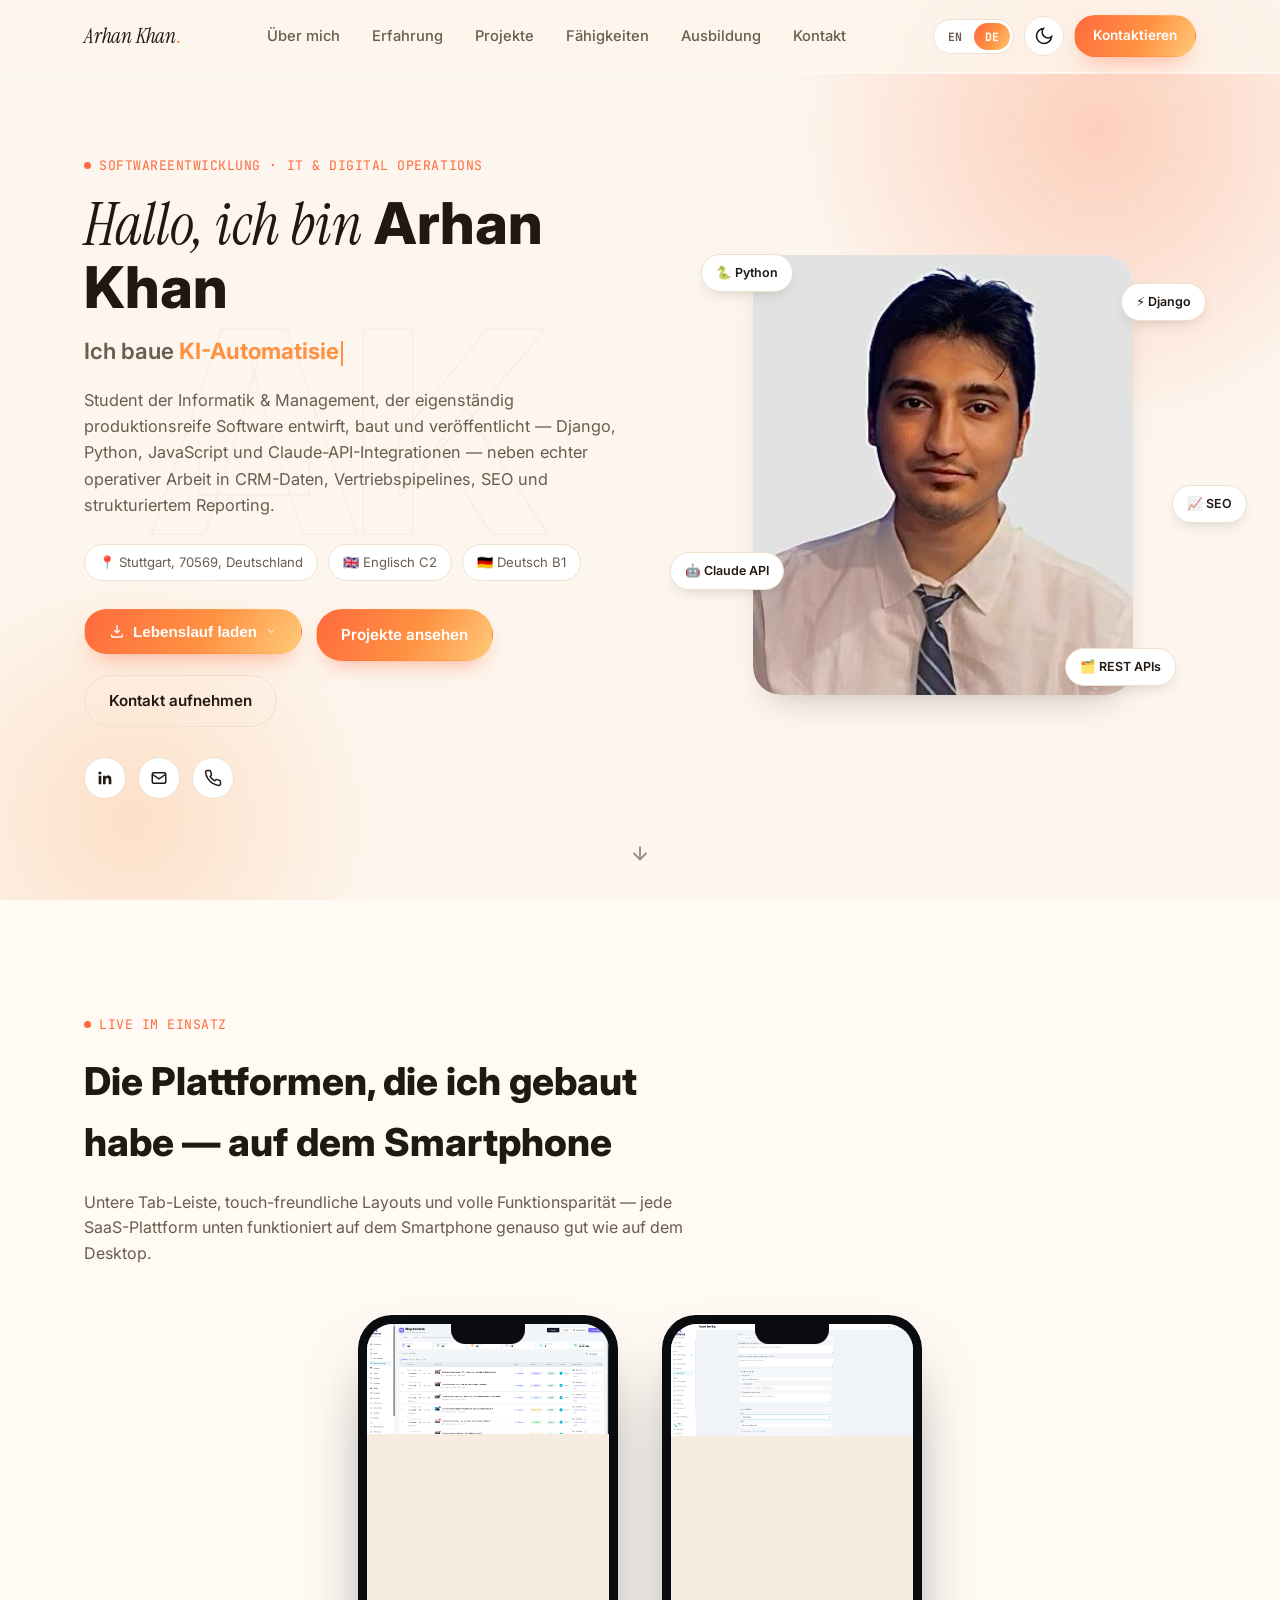
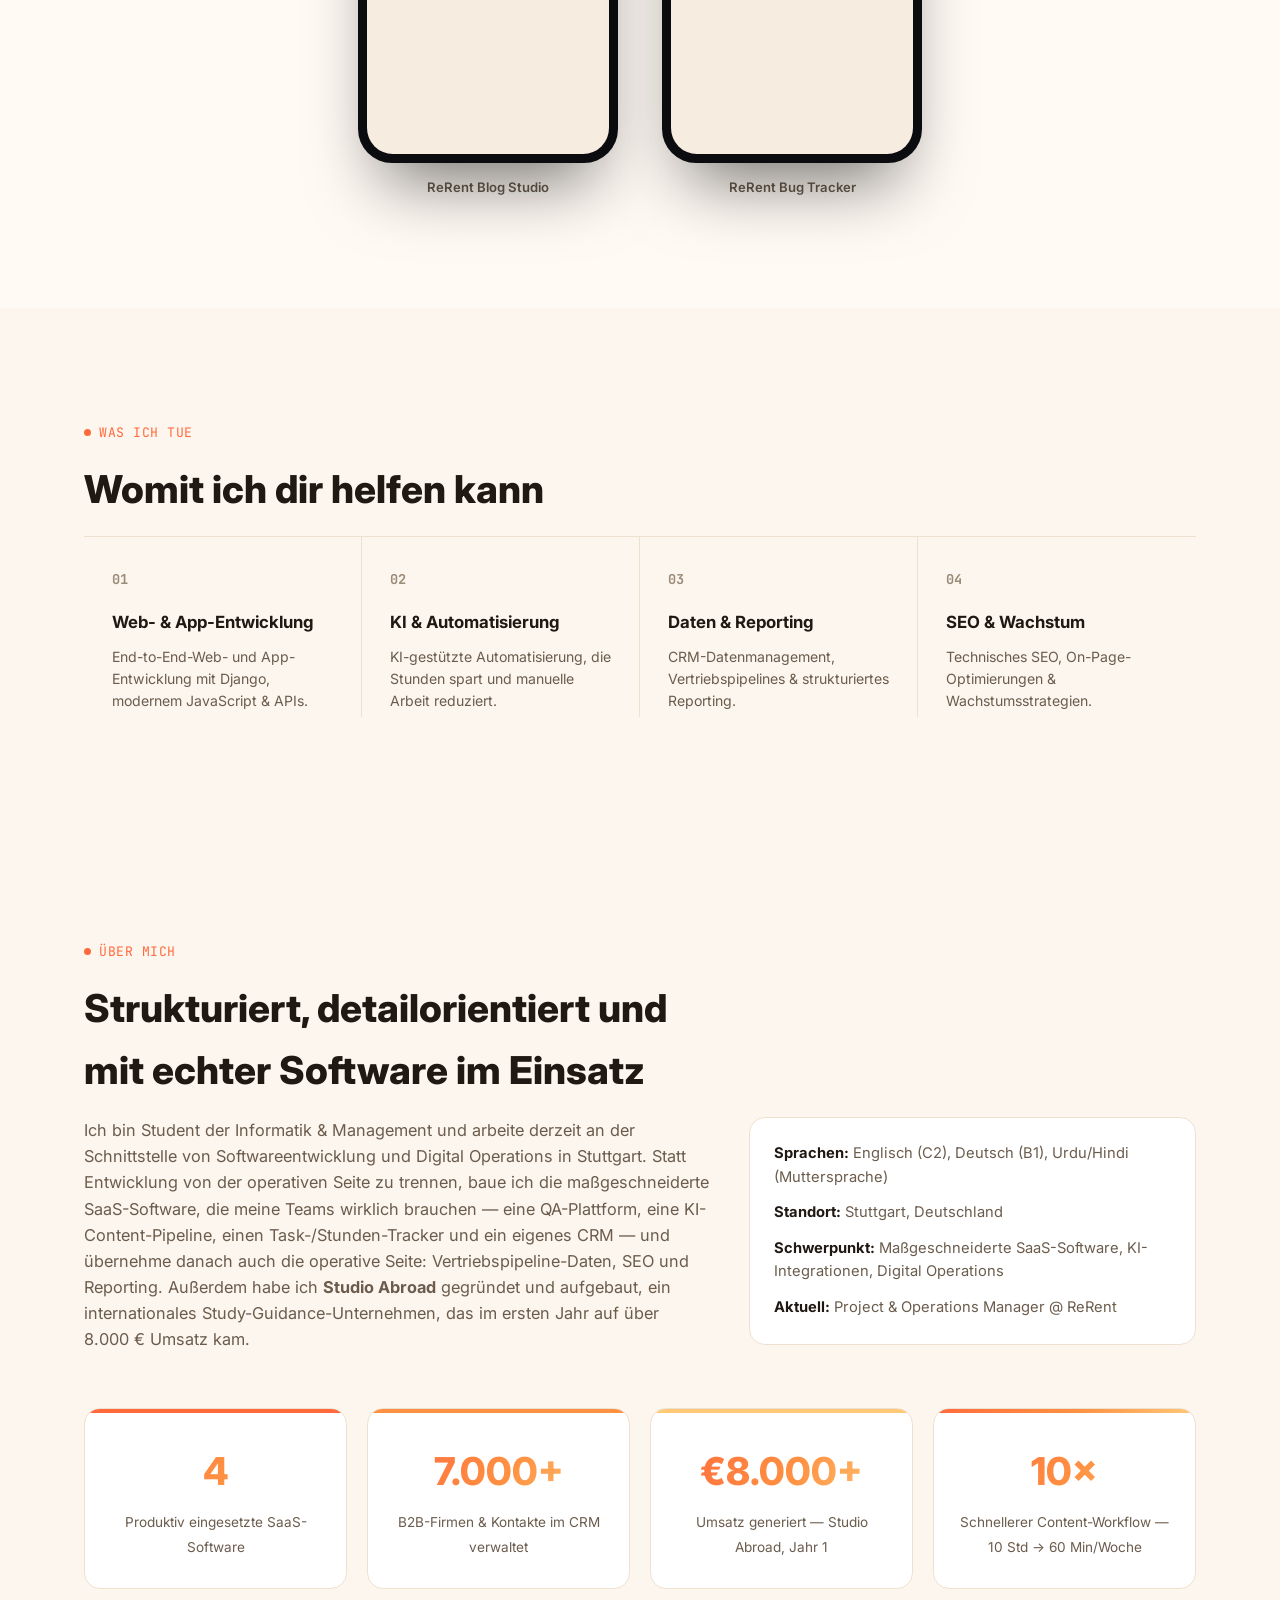
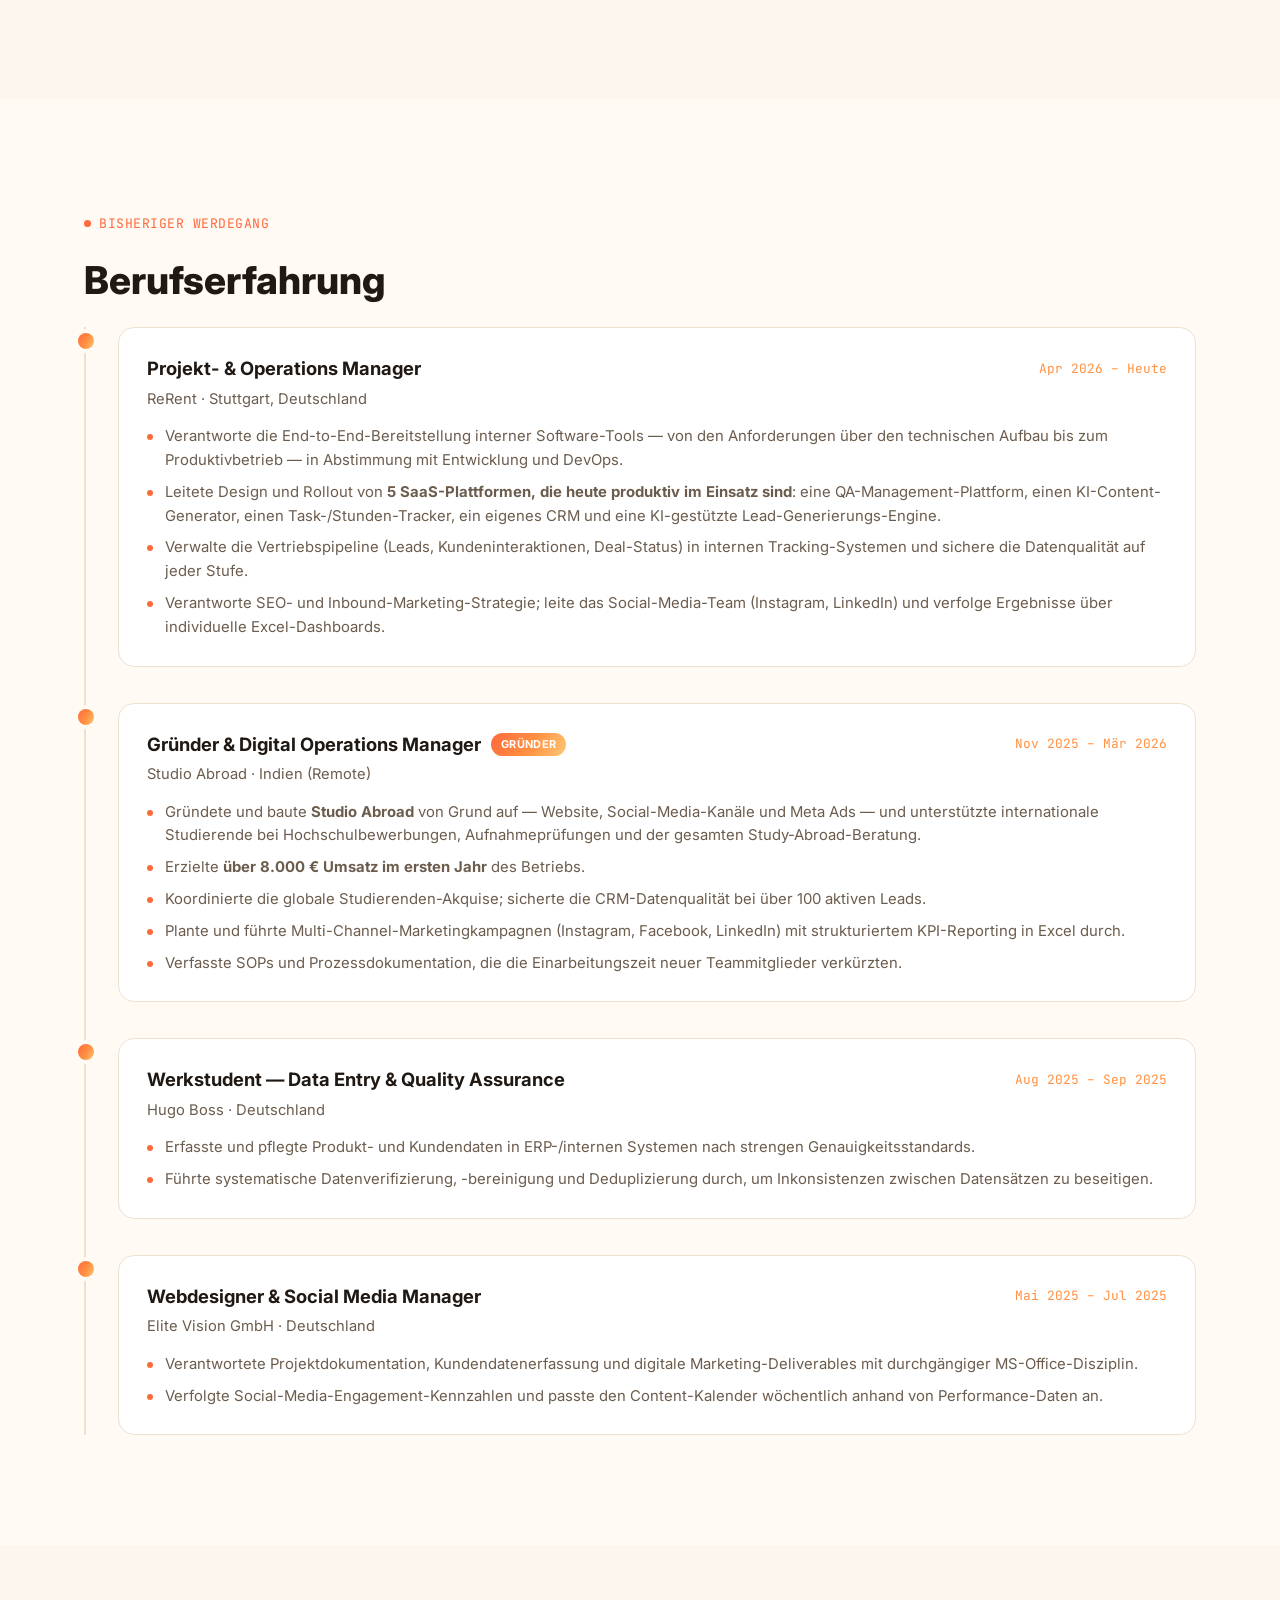
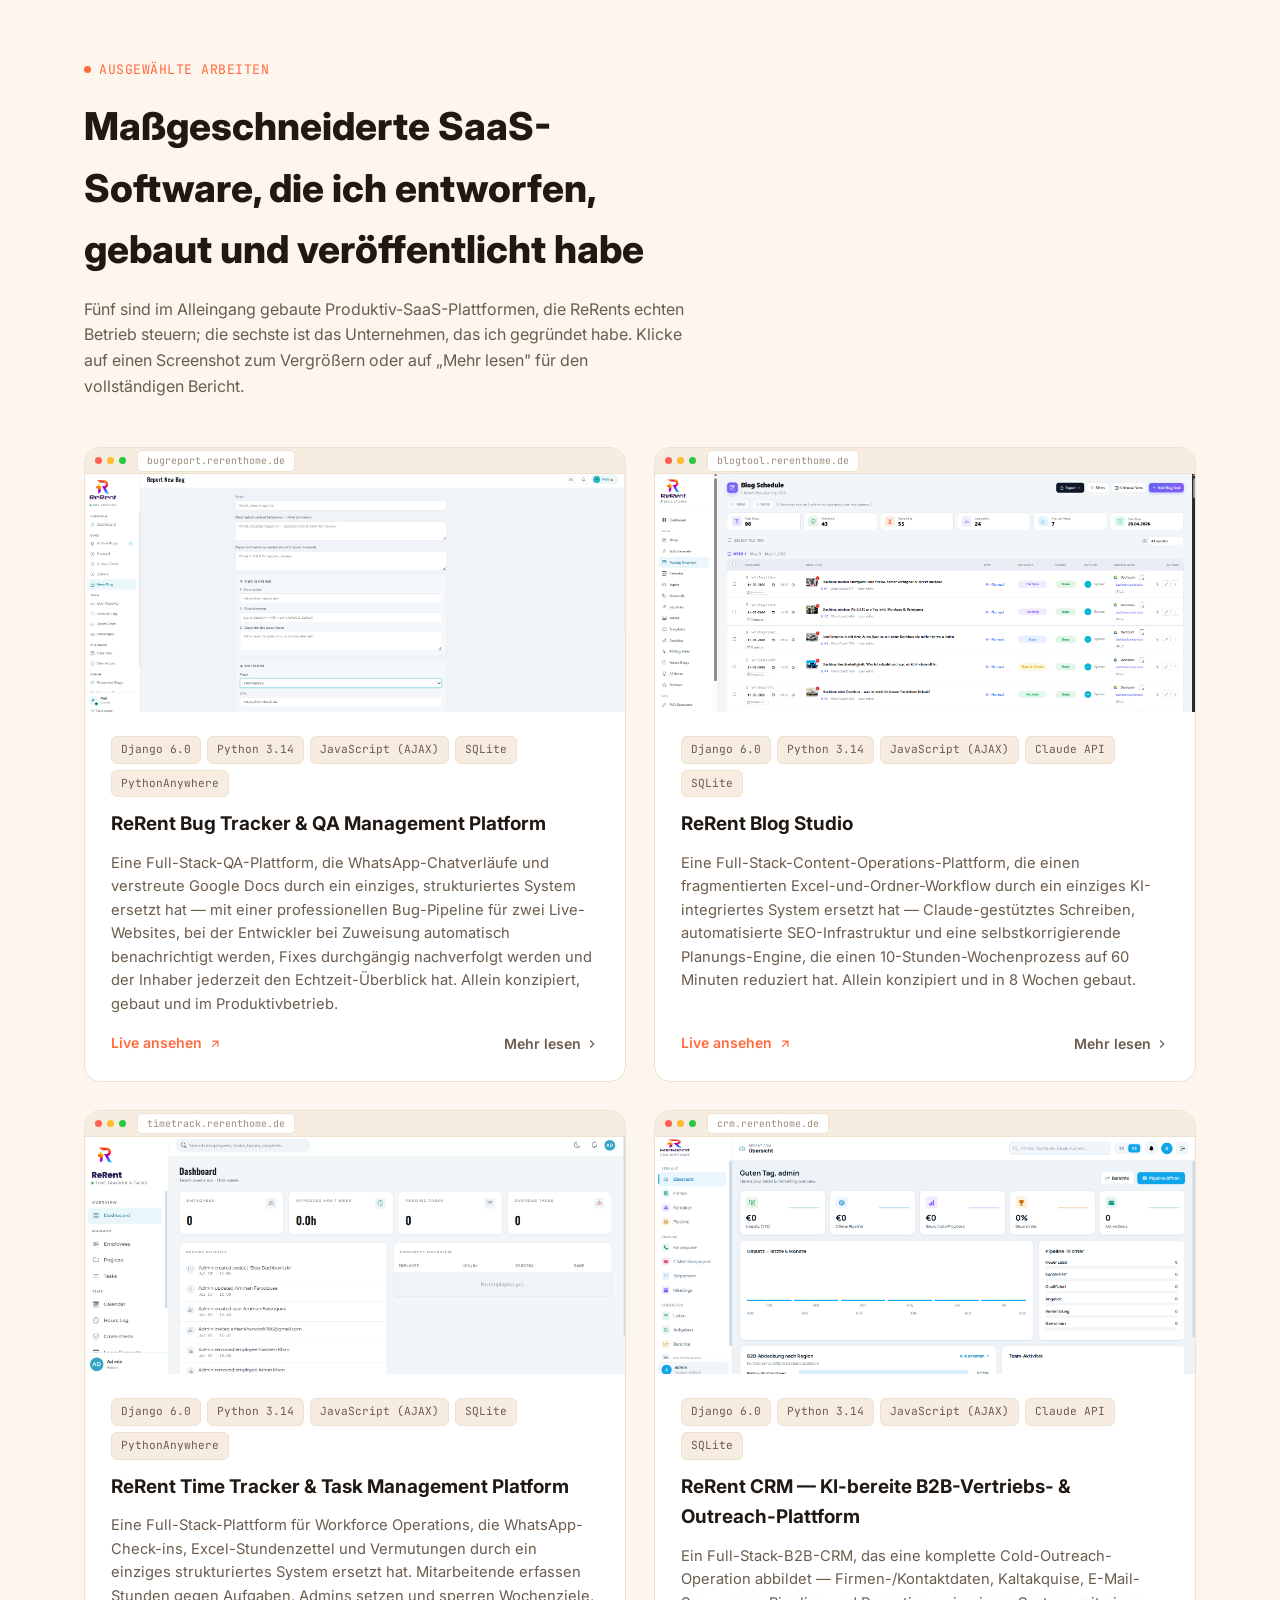
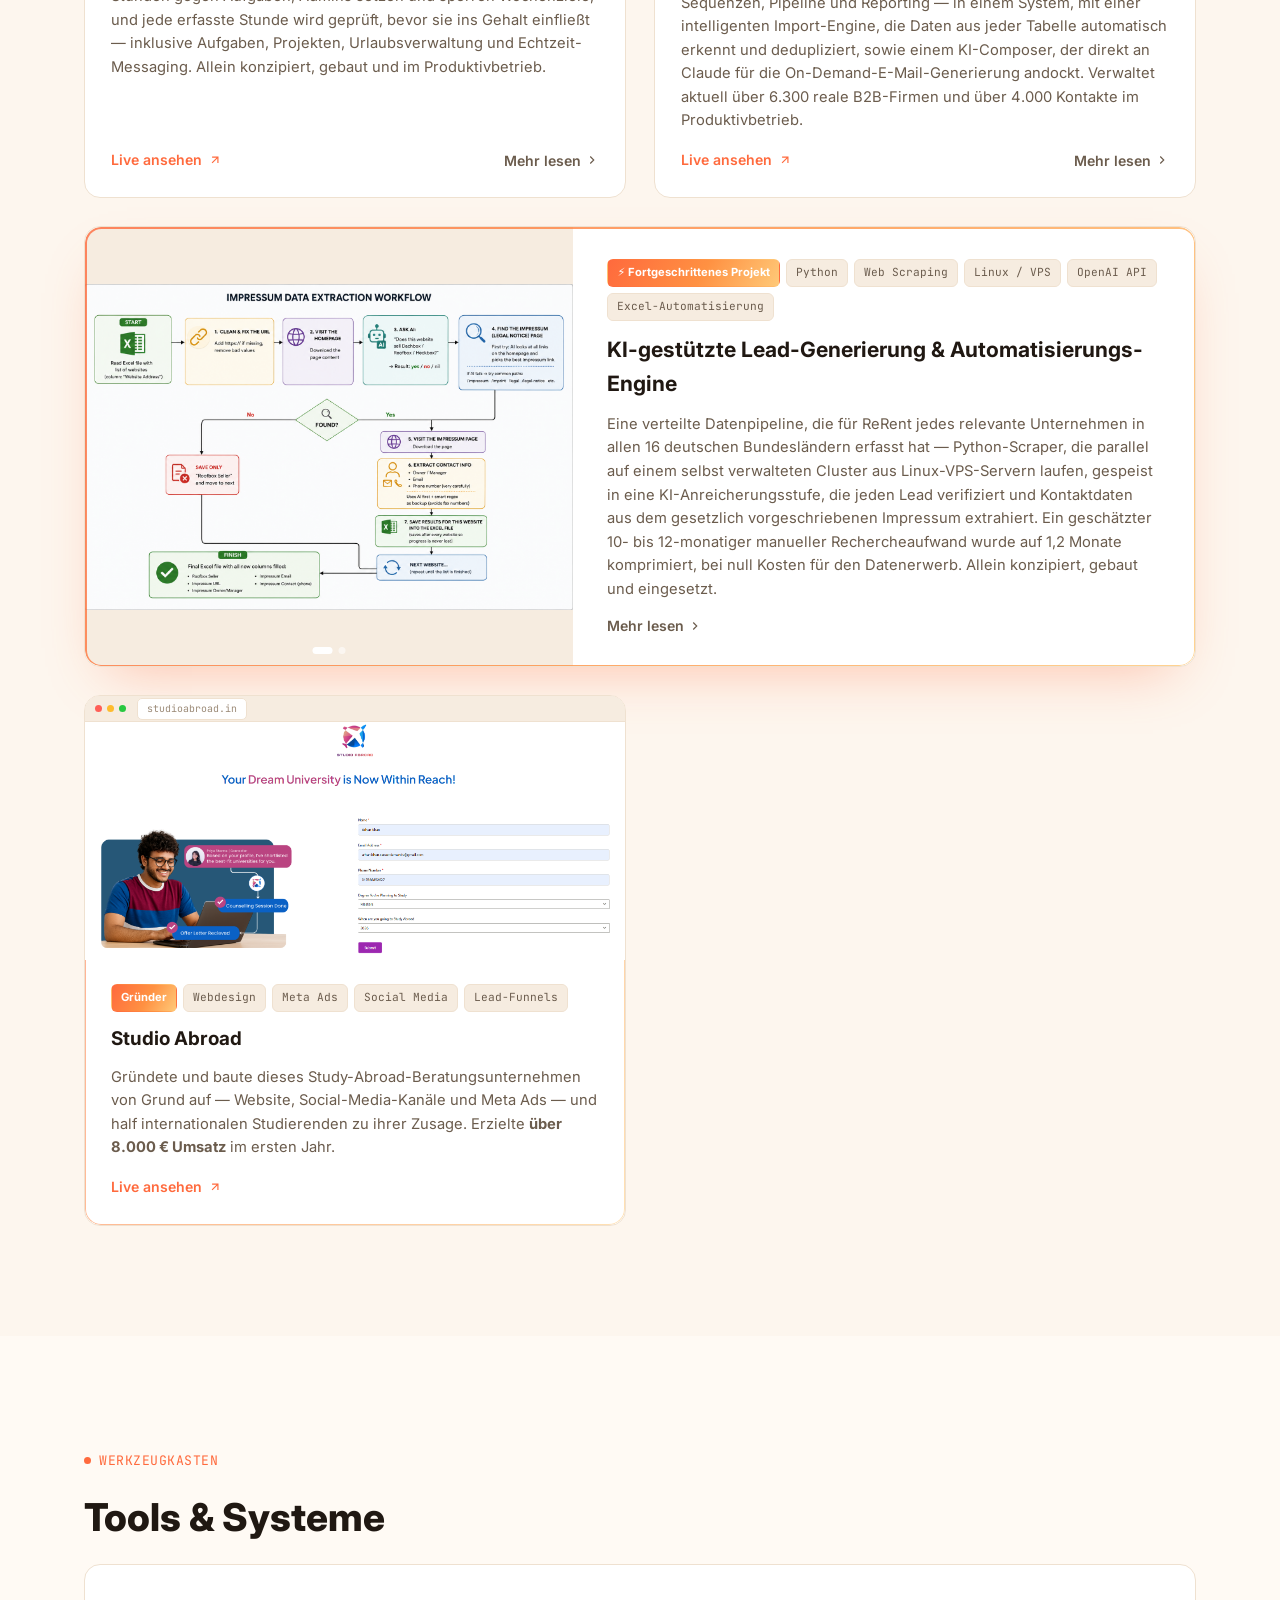
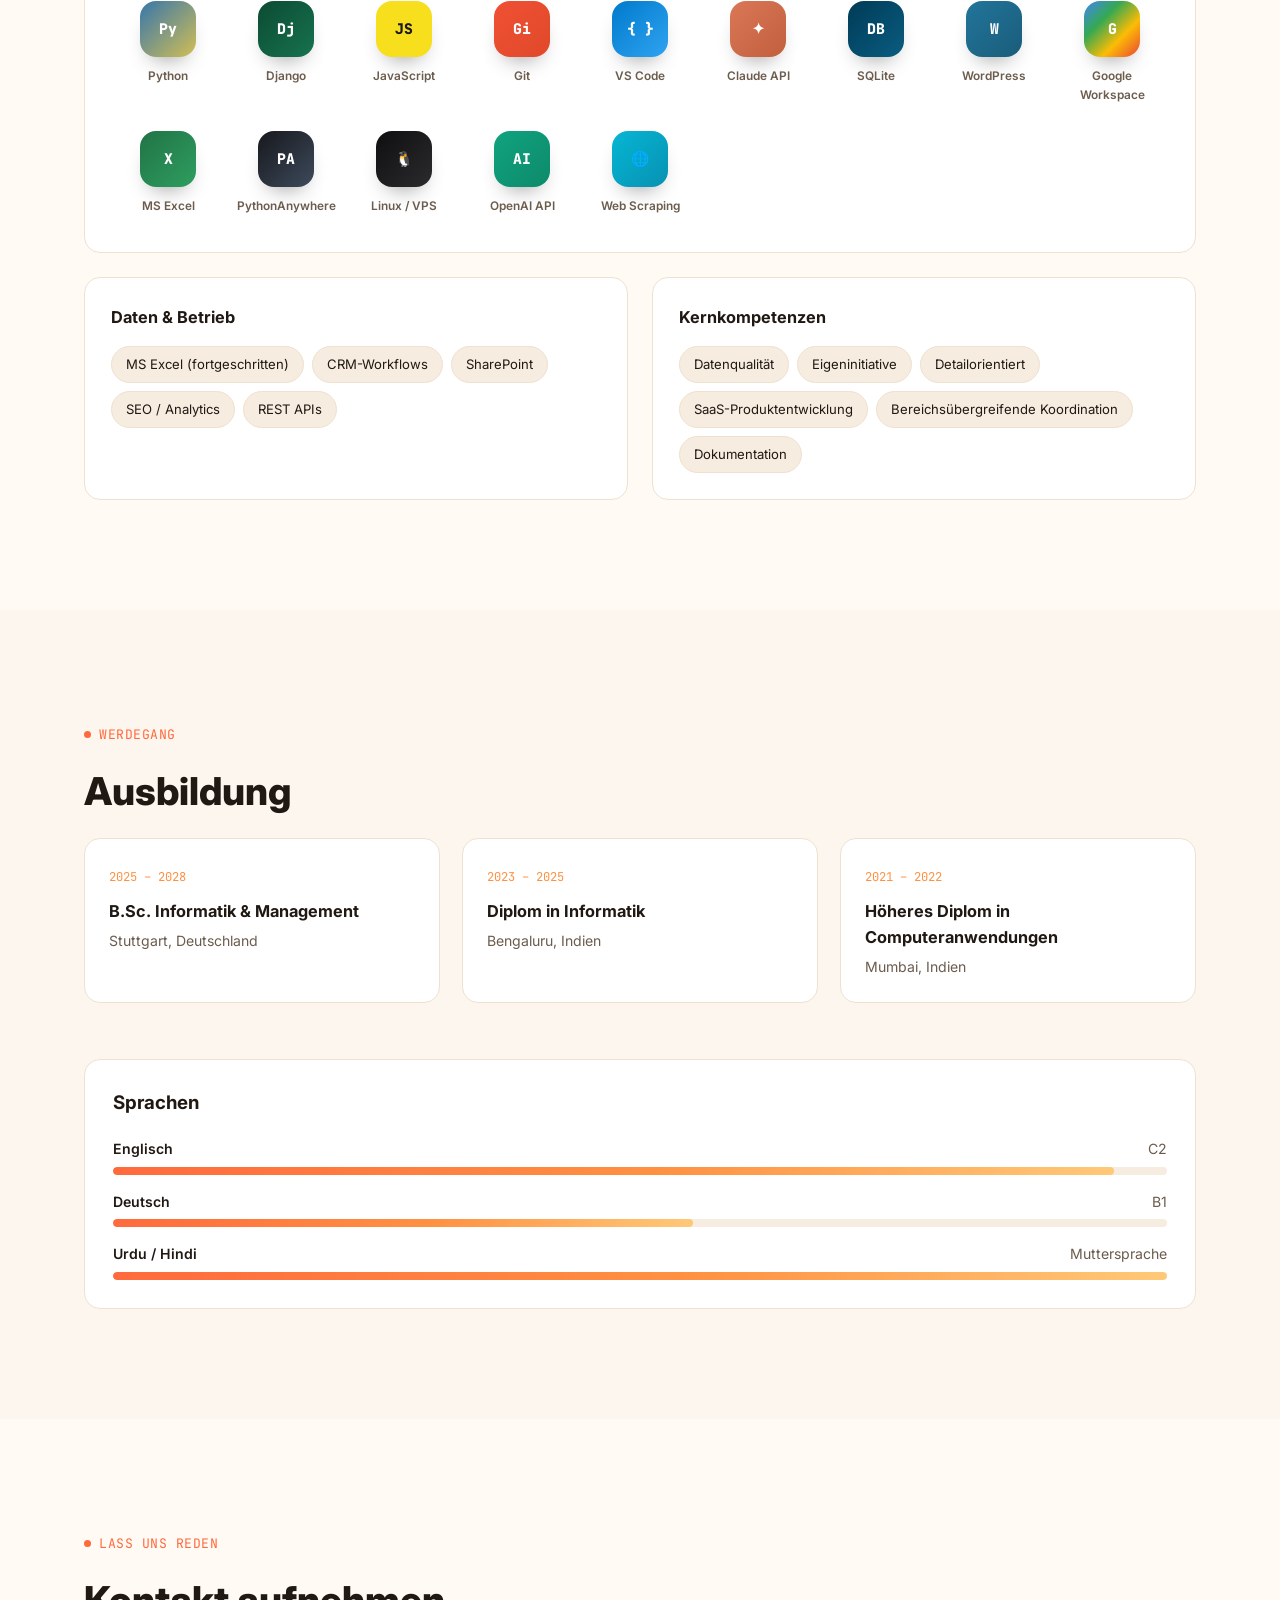
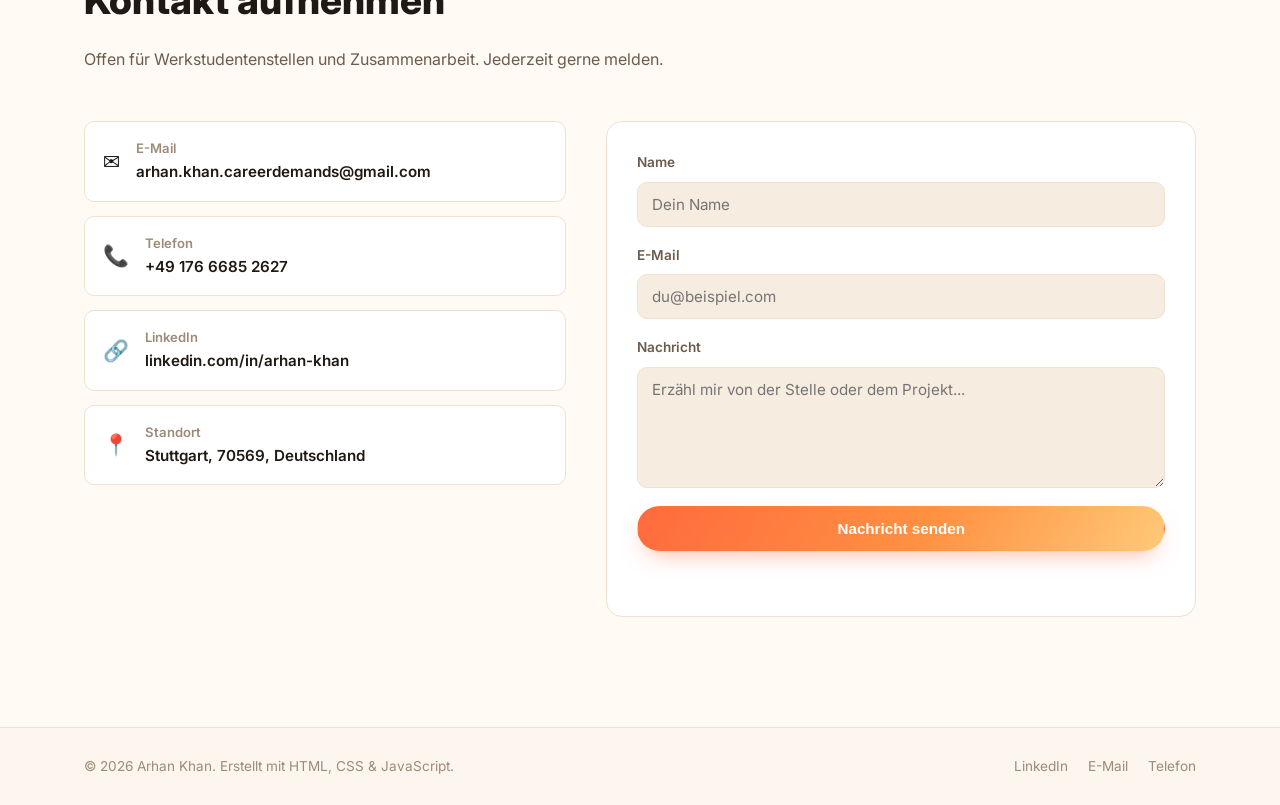
==== commit fb6ddddf: "Revert flat local-background: it was the bug, not the fix Looking at the last screenshot: the video " ====
--- a/index.html
+++ b/index.html
@@ -17,7 +17,7 @@
 <link rel="preconnect" href="https://fonts.gstatic.com" crossorigin>
 <link href="https://fonts.googleapis.com/css2?family=Inter:wght@400;500;600;700;800&amp;family=JetBrains+Mono:wght@400;500&amp;family=Instrument+Serif:ital@0;1&amp;display=swap" rel="stylesheet">
 
-<link rel="stylesheet" href="css/style.css?v=23">
+<link rel="stylesheet" href="css/style.css?v=24">
 </head>
 <body>
 
--- a/css/style.css
+++ b/css/style.css
@@ -510,17 +510,17 @@
   mask-composite: intersect;
 }
 :root[data-theme="light"] .hero-video-parallax { position: relative; }
-/* Step 3 (belt-and-braces): resolved page background at the video's position
-   is a flat var(--bg) -- the two decorative hero glow blobs don't reach this
-   far in (checked their radii against this column's coordinates, they fall
-   short). Painting that exact colour as the immediate backdrop means the
-   multiply blend has a guaranteed-correct target regardless of anything else
-   in the ancestor chain, and the backdrop's own edges are invisible since
-   they match the page exactly. NOTE: no z-index here -- .hero-video-wrap
-   already paints after .hero-video-parallax::before in tree order, so it
-   doesn't need one, and adding one (as a previous attempt did) creates a
-   stacking context that traps the blend at this level. */
-:root[data-theme="light"] .hero-video-wrap { background: var(--bg); }
+/* Reverted the flat var(--bg) backdrop that was here: my computed "resolved
+   colour" was wrong (the real page has a warm glow gradient reaching further
+   into this area than calculated), so painting a flat colour created a new,
+   visible mismatch of its own -- a plain box against a page that actually
+   varies in tone there. Trusting the real fix instead: with no z-index on
+   .hero-video-wrap (see note below), it has no stacking context of its own,
+   so the blend reaches straight through to the true page background --
+   gradient and all -- with nothing to compute or guess. NOTE: no z-index
+   here -- .hero-video-wrap already paints after .hero-video-parallax::before
+   in tree order, so it doesn't need one, and adding one (as a previous
+   attempt did) creates a stacking context that traps the blend at this level. */
 :root[data-theme="light"] .hero-video-parallax::before {
   content: '';
   position: absolute;
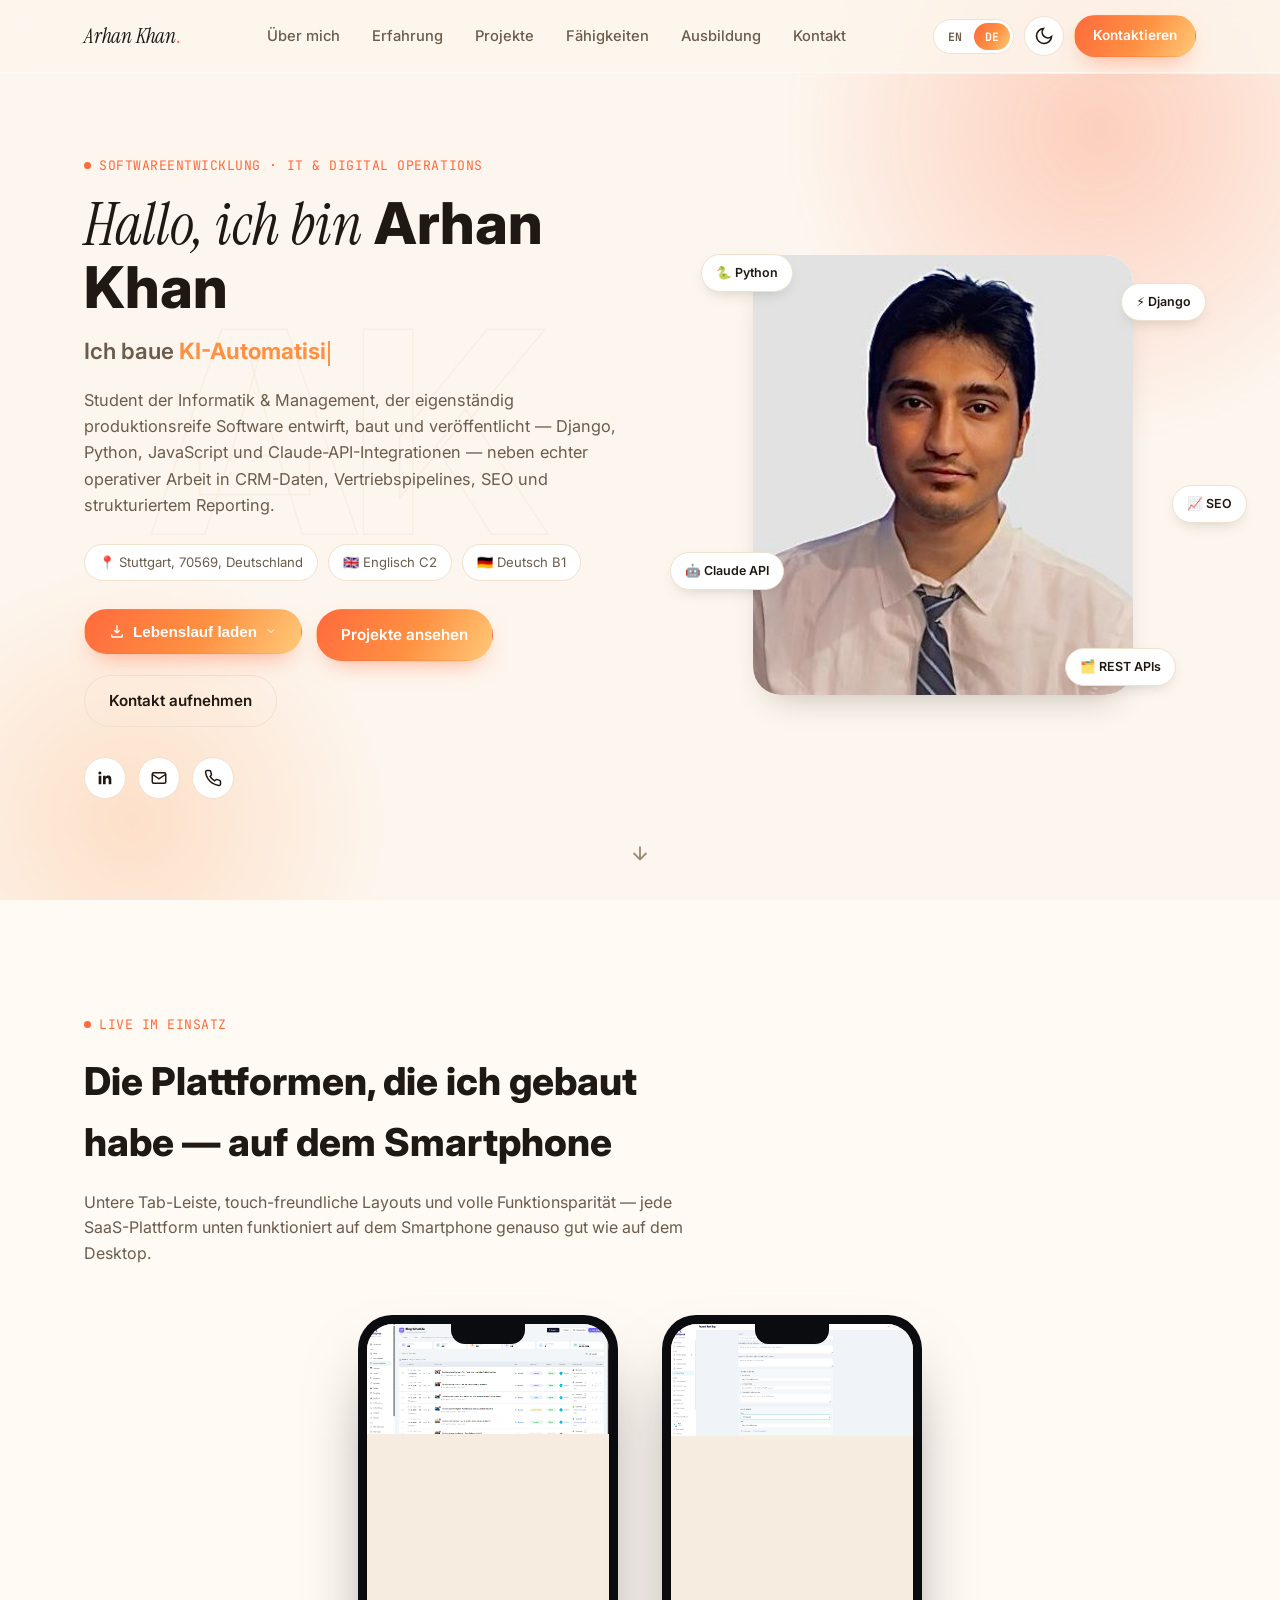
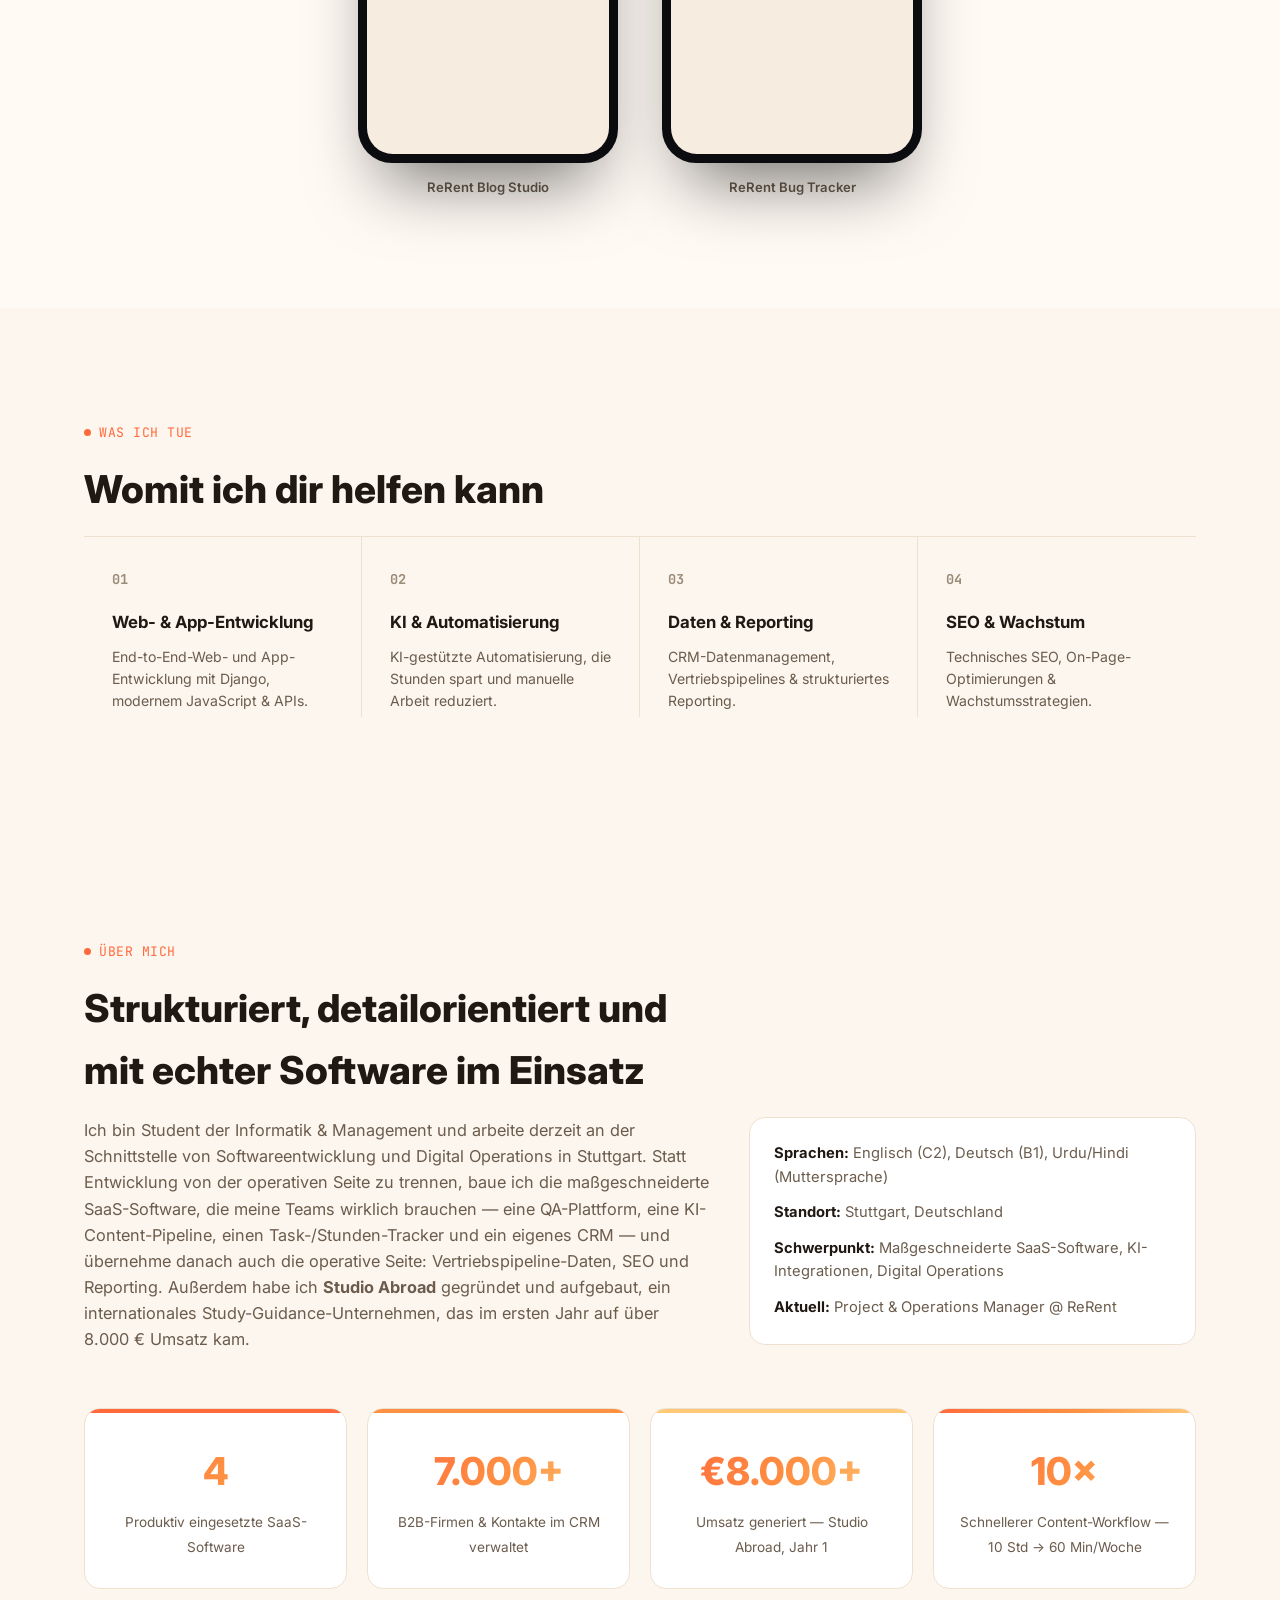
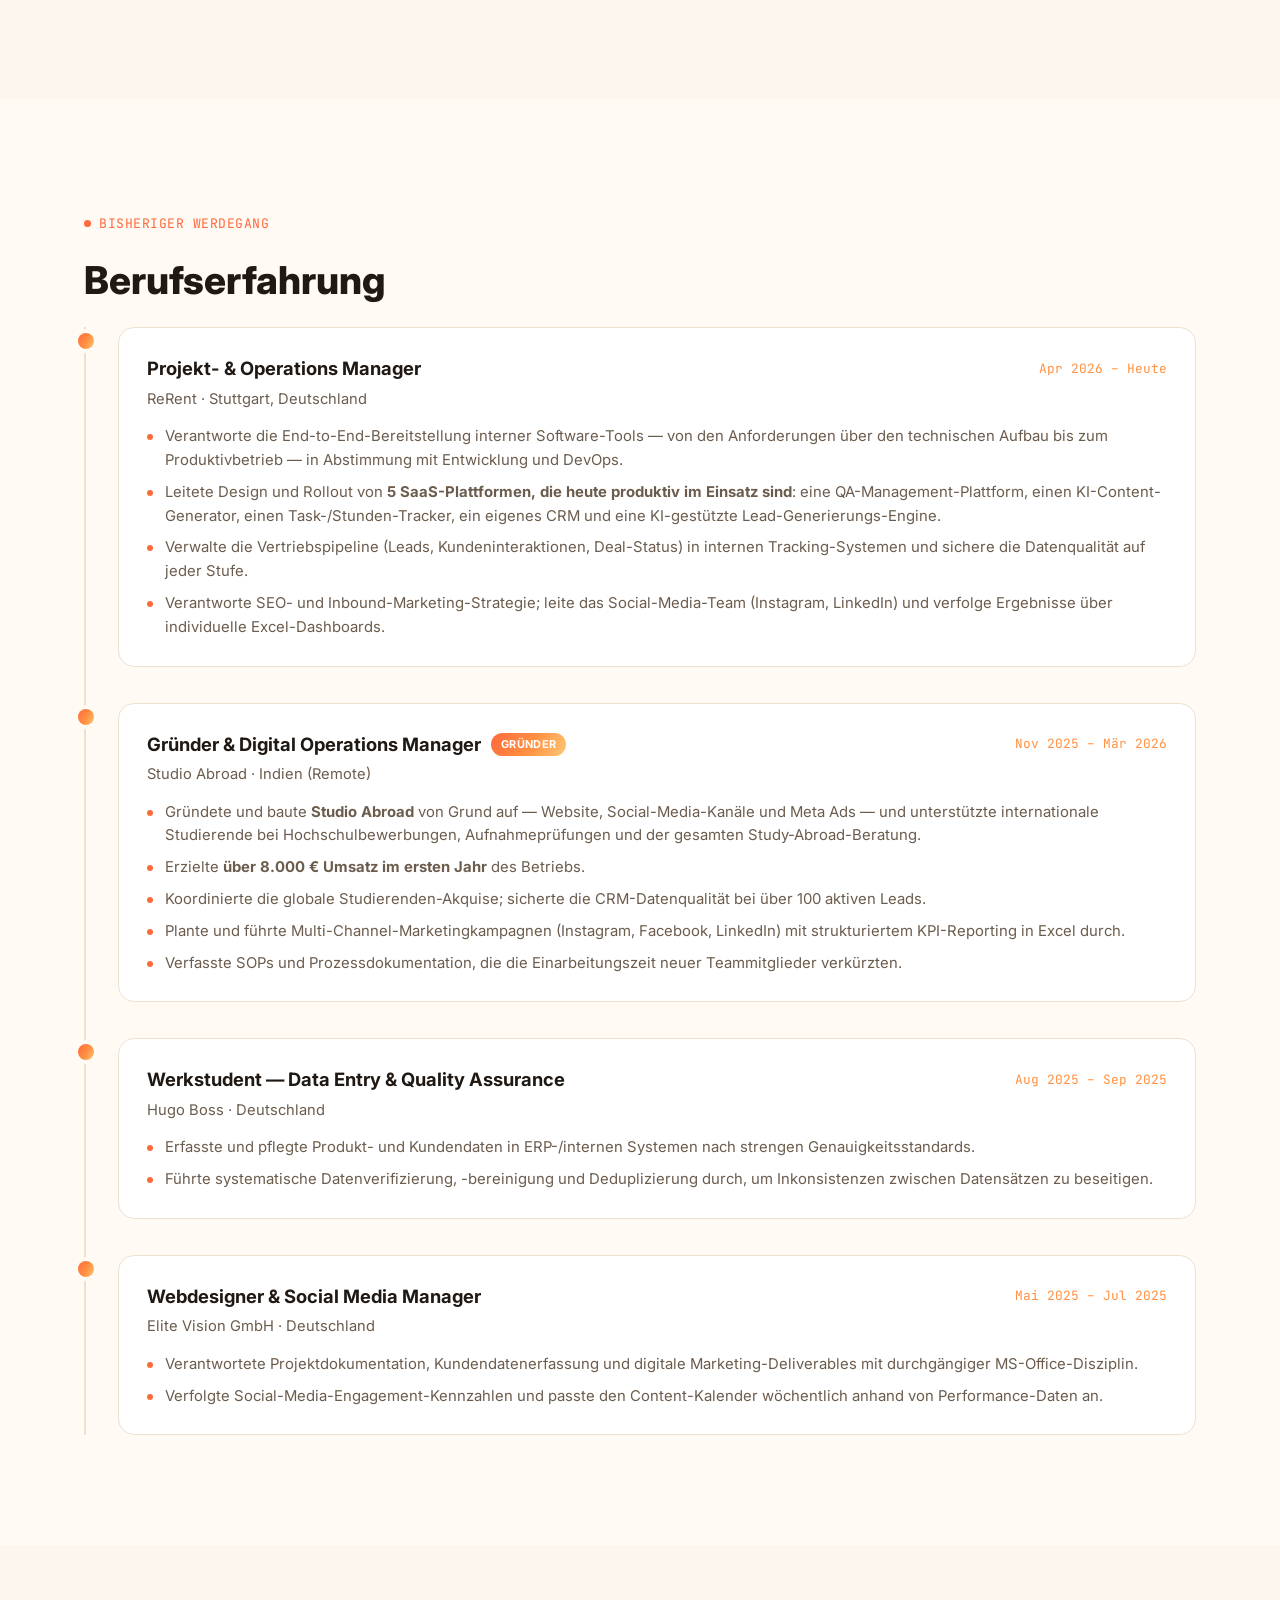
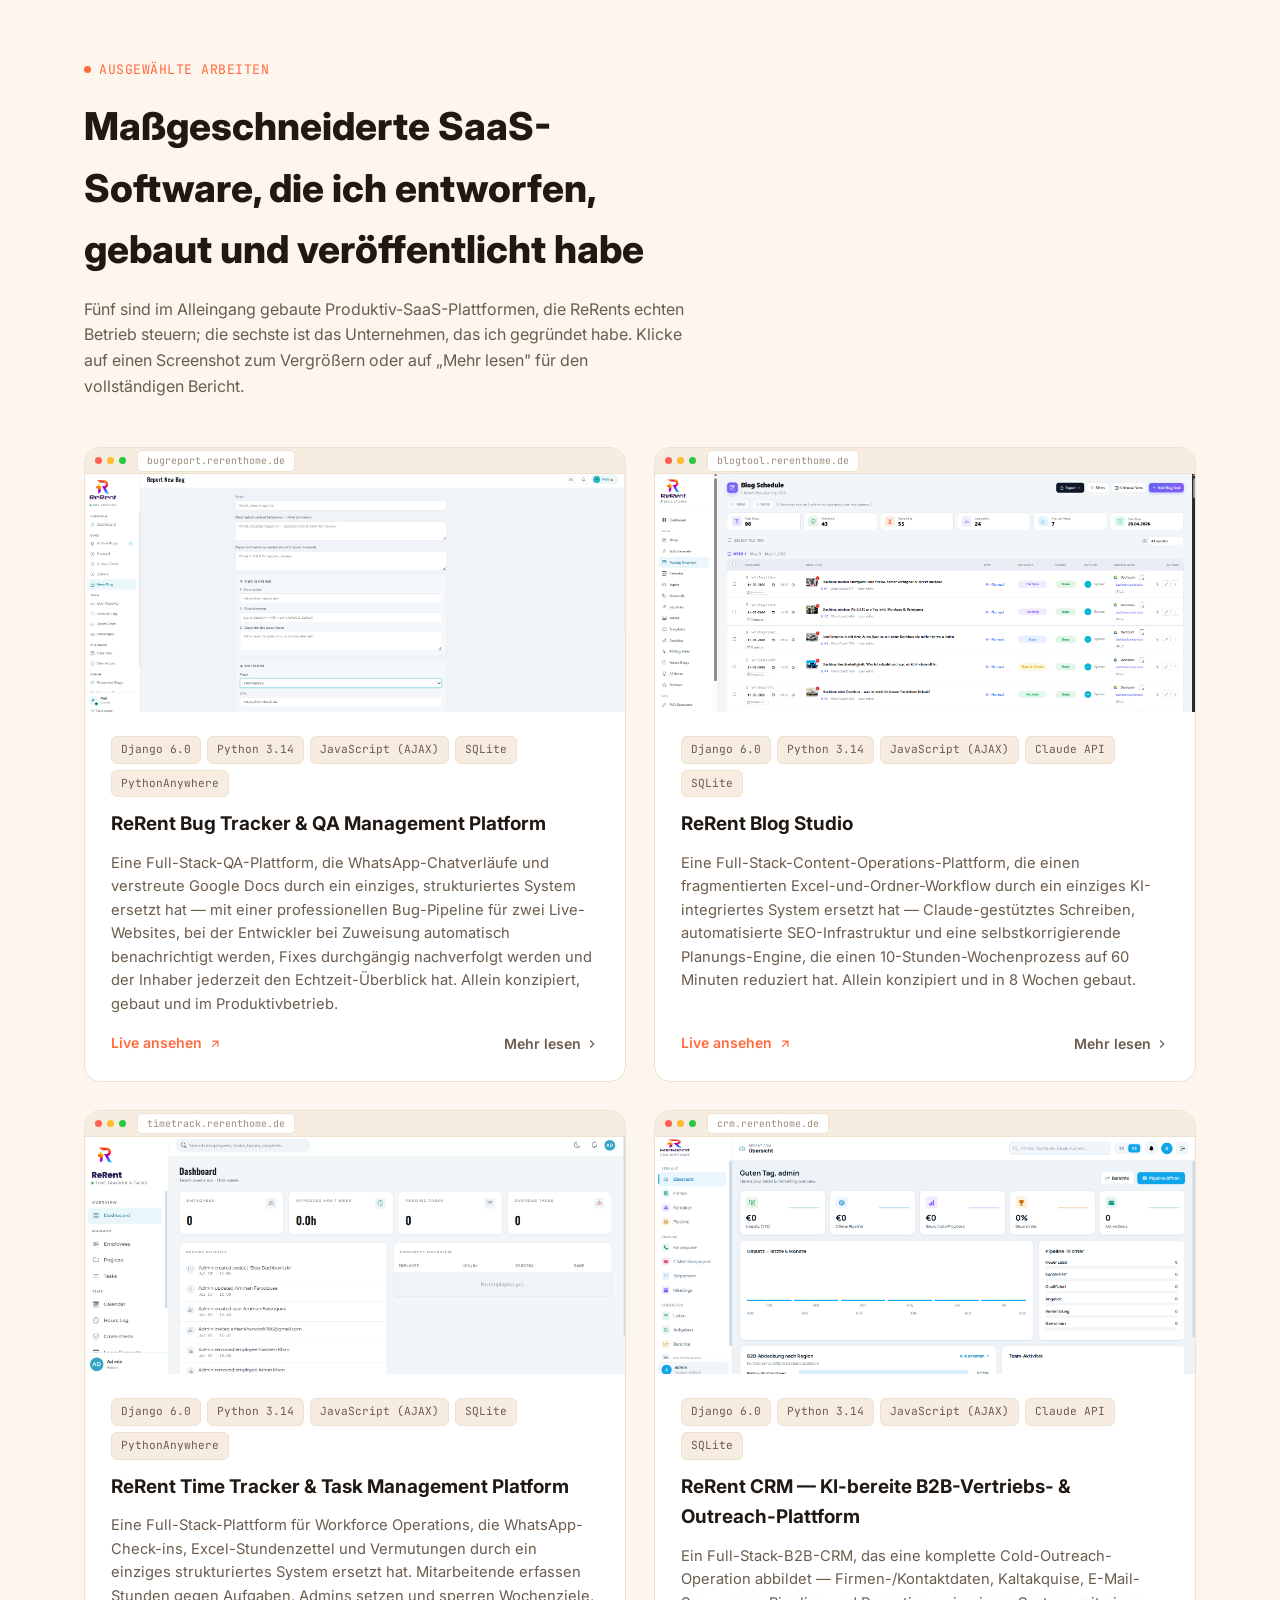
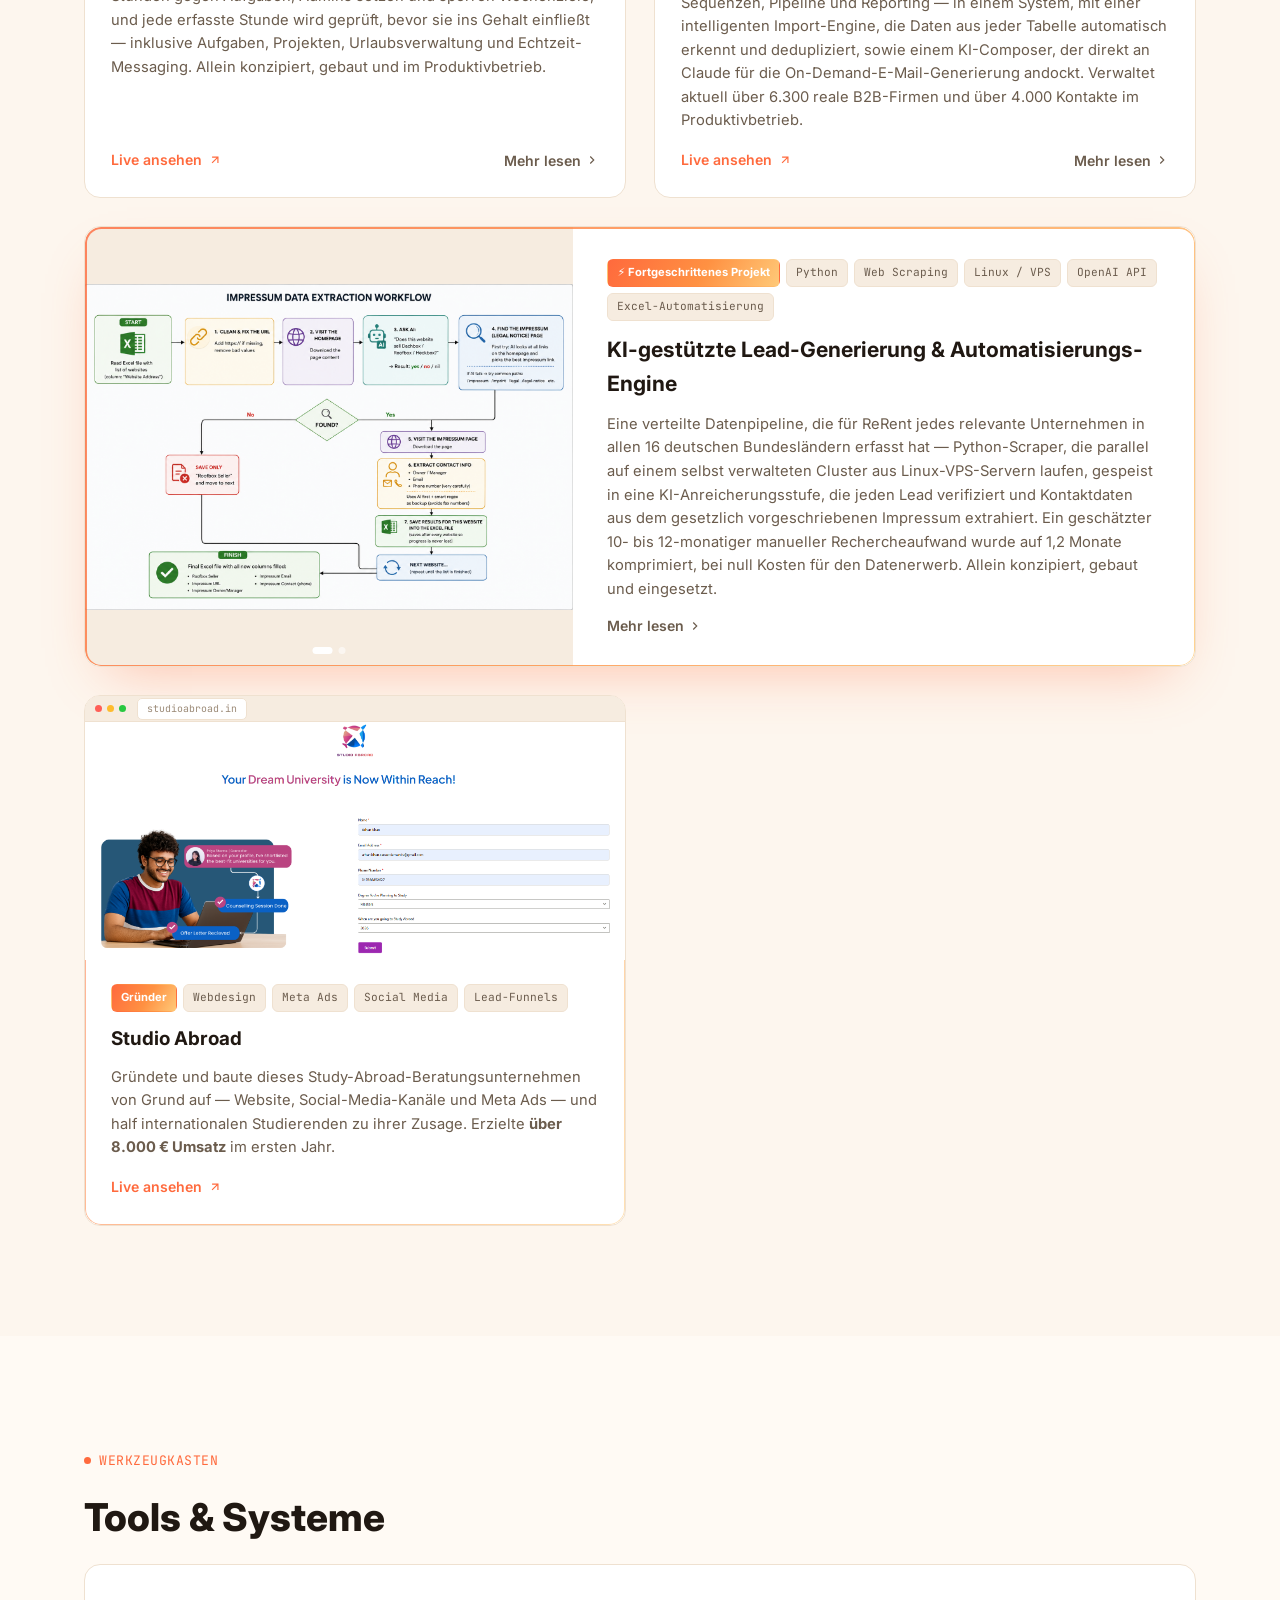
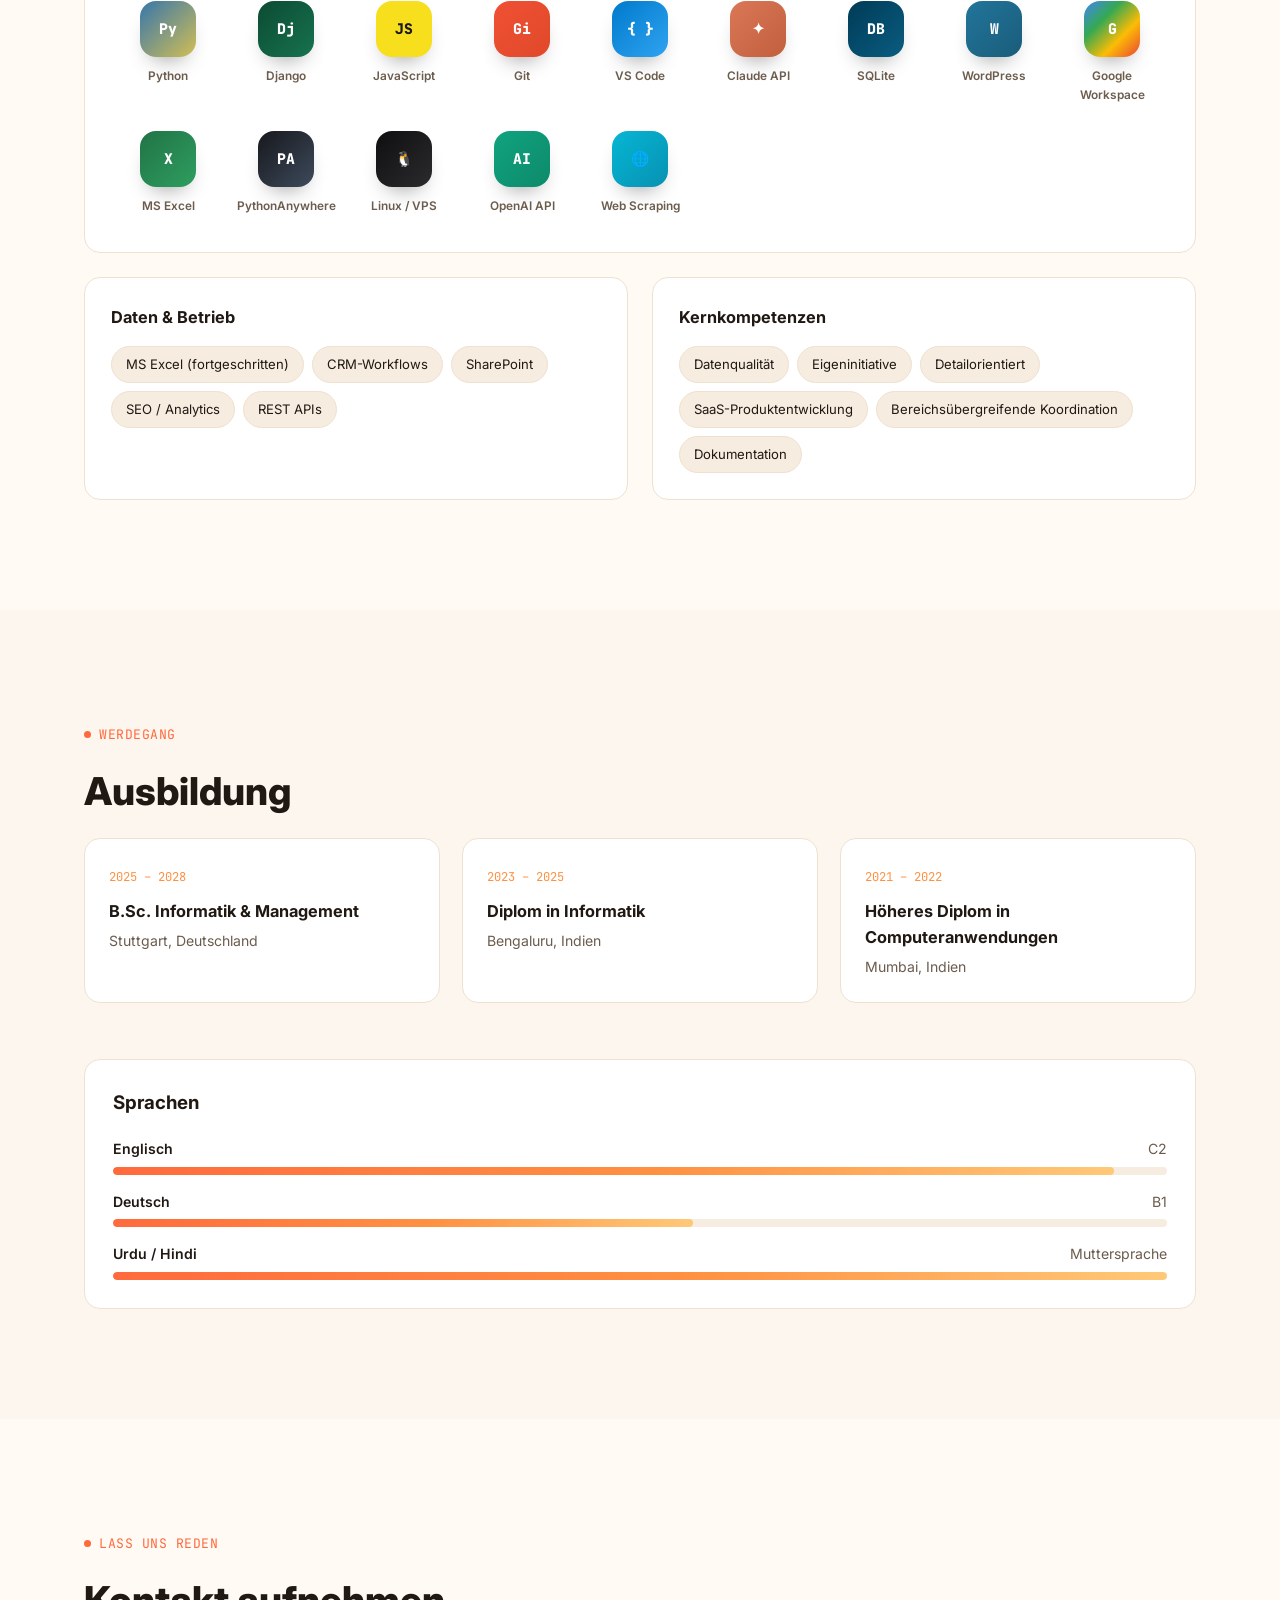
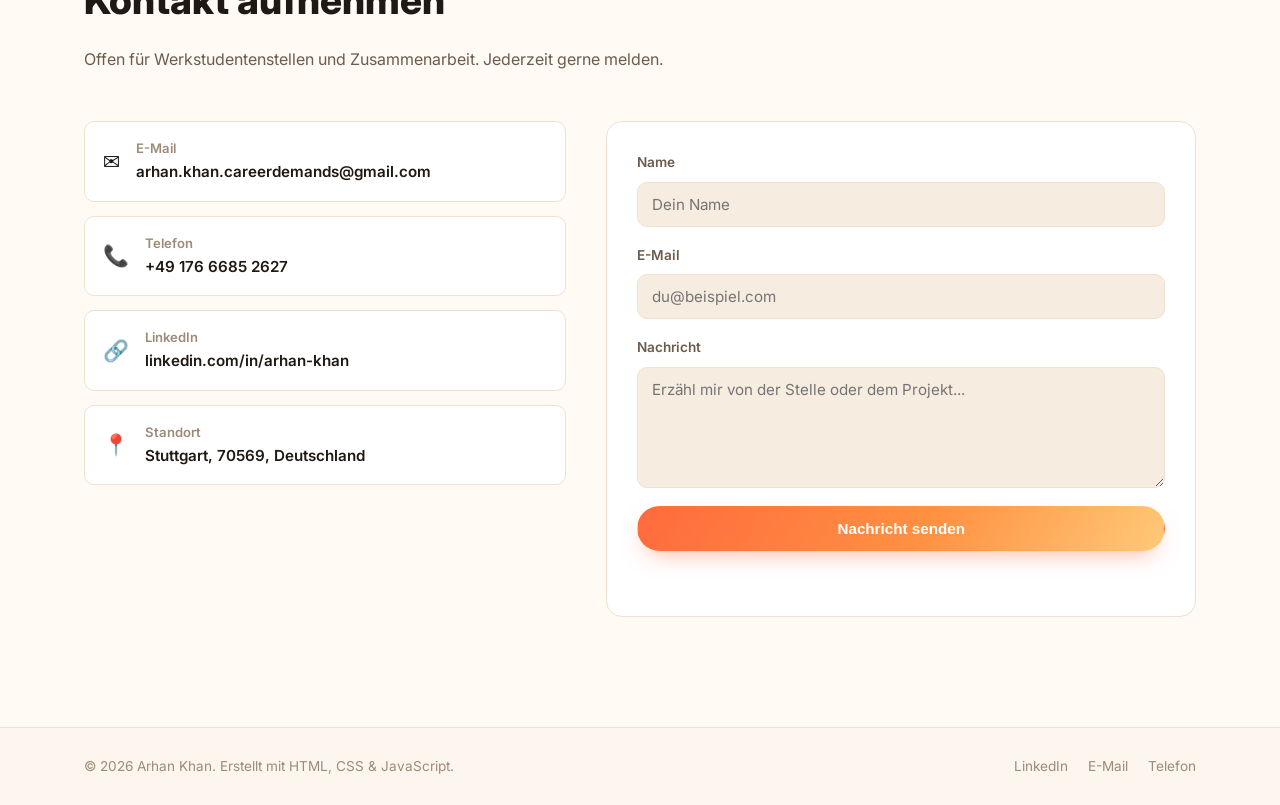
==== commit 9af17d65: "Disable the old flat-fade overlay for light theme -- likely the real box Found a rule I'd forgotten " ====
--- a/index.html
+++ b/index.html
@@ -17,7 +17,7 @@
 <link rel="preconnect" href="https://fonts.gstatic.com" crossorigin>
 <link href="https://fonts.googleapis.com/css2?family=Inter:wght@400;500;600;700;800&amp;family=JetBrains+Mono:wght@400;500&amp;family=Instrument+Serif:ital@0;1&amp;display=swap" rel="stylesheet">
 
-<link rel="stylesheet" href="css/style.css?v=24">
+<link rel="stylesheet" href="css/style.css?v=25">
 </head>
 <body>
 
--- a/css/style.css
+++ b/css/style.css
@@ -471,10 +471,19 @@
   content: '';
   position: absolute;
   inset: 0;
-  /* shared by both themes -- fades the video edges to the current page background */
+  /* dark theme only now -- fades the video edges to the flat dark bg, which
+     is confirmed working since dark theme has no glow-gradient mismatch at
+     this spot. Disabled for light theme below: this same flat-colour fade
+     was the actual cause of light theme's visible rectangle -- it paints
+     var(--bg) at the edges with normal (non-blend) compositing, which
+     doesn't match the page's real glow-tinted variation there, creating
+     exactly the box-edge mismatch reported. Light theme now relies purely
+     on #hero-video-day's own mask-image feather + multiply blend, which
+     reaches the true (correctly-varying) page background directly. */
   background: radial-gradient(ellipse closest-side at 50% 44%, transparent 35%, var(--bg) 100%);
   pointer-events: none;
 }
+:root[data-theme="light"] .hero-video-wrap::after { content: none; }
 .hero-video {
   position: absolute;
   inset: 0;
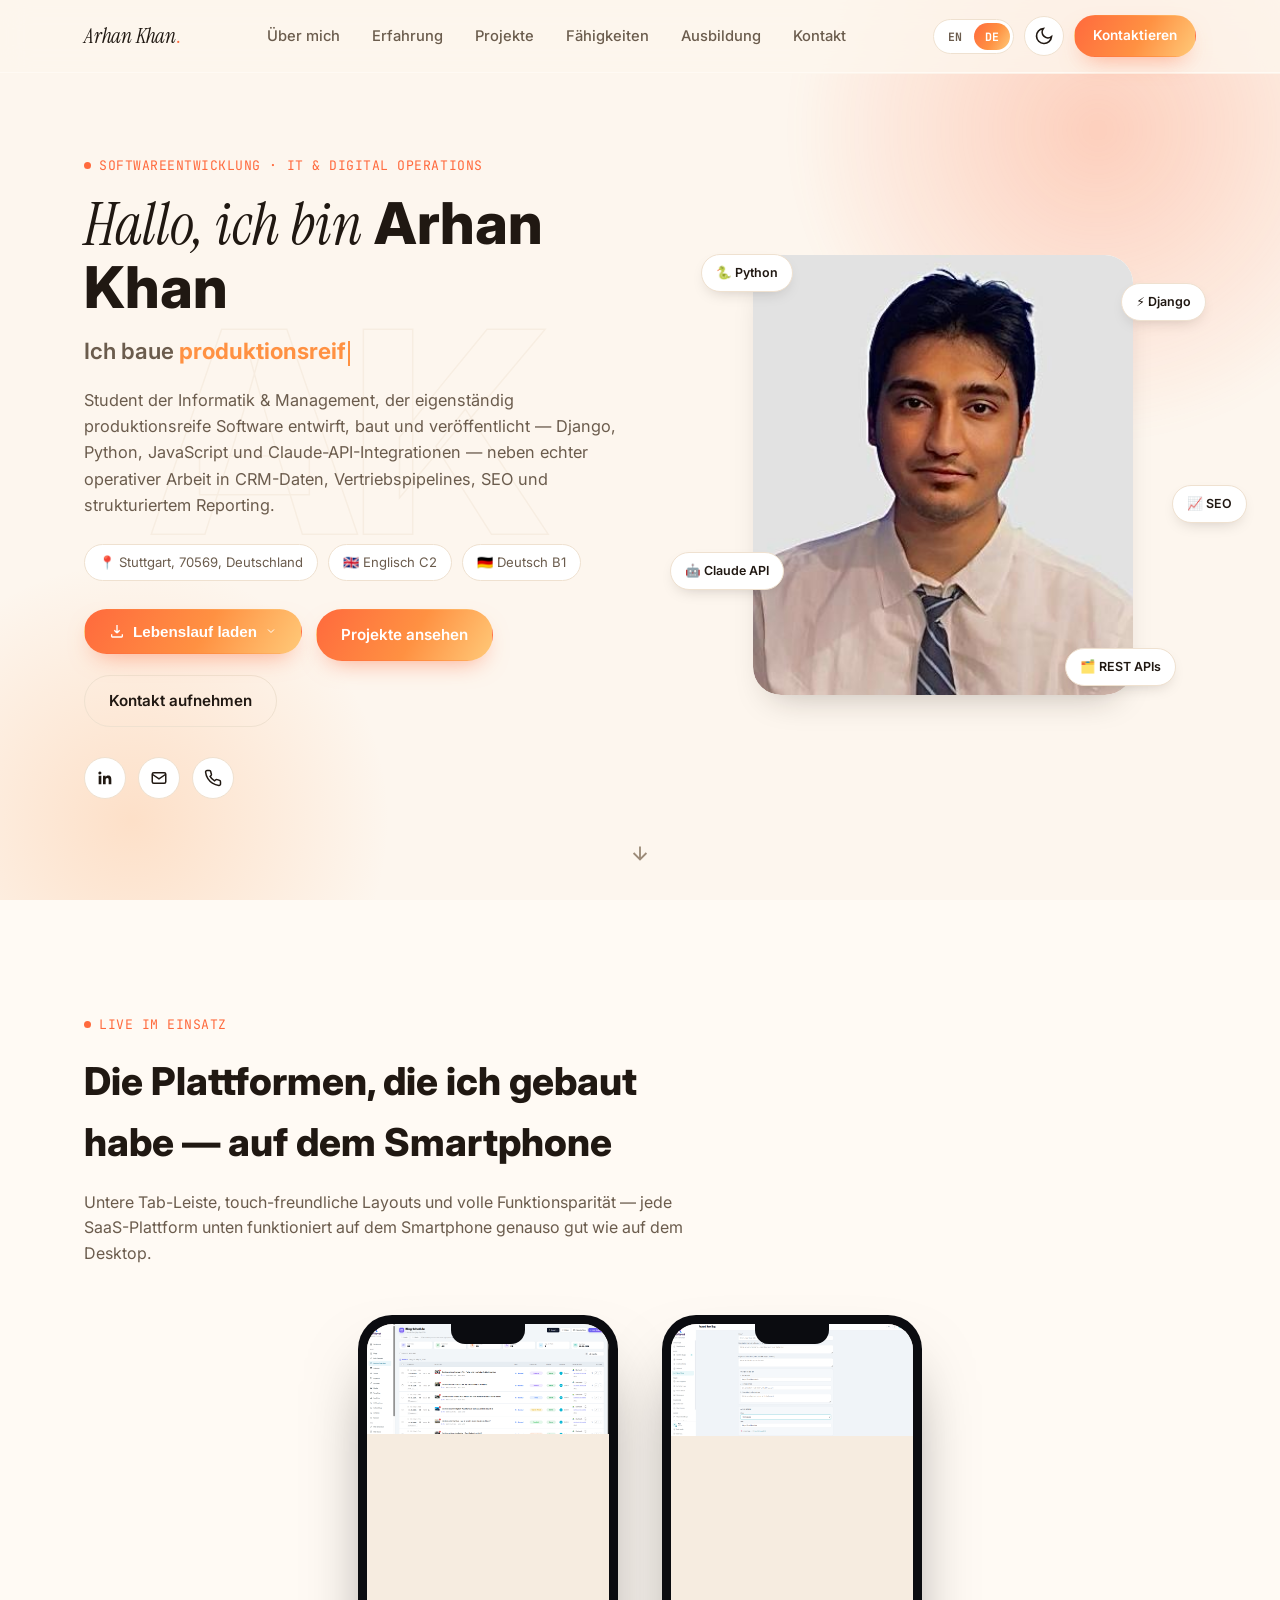
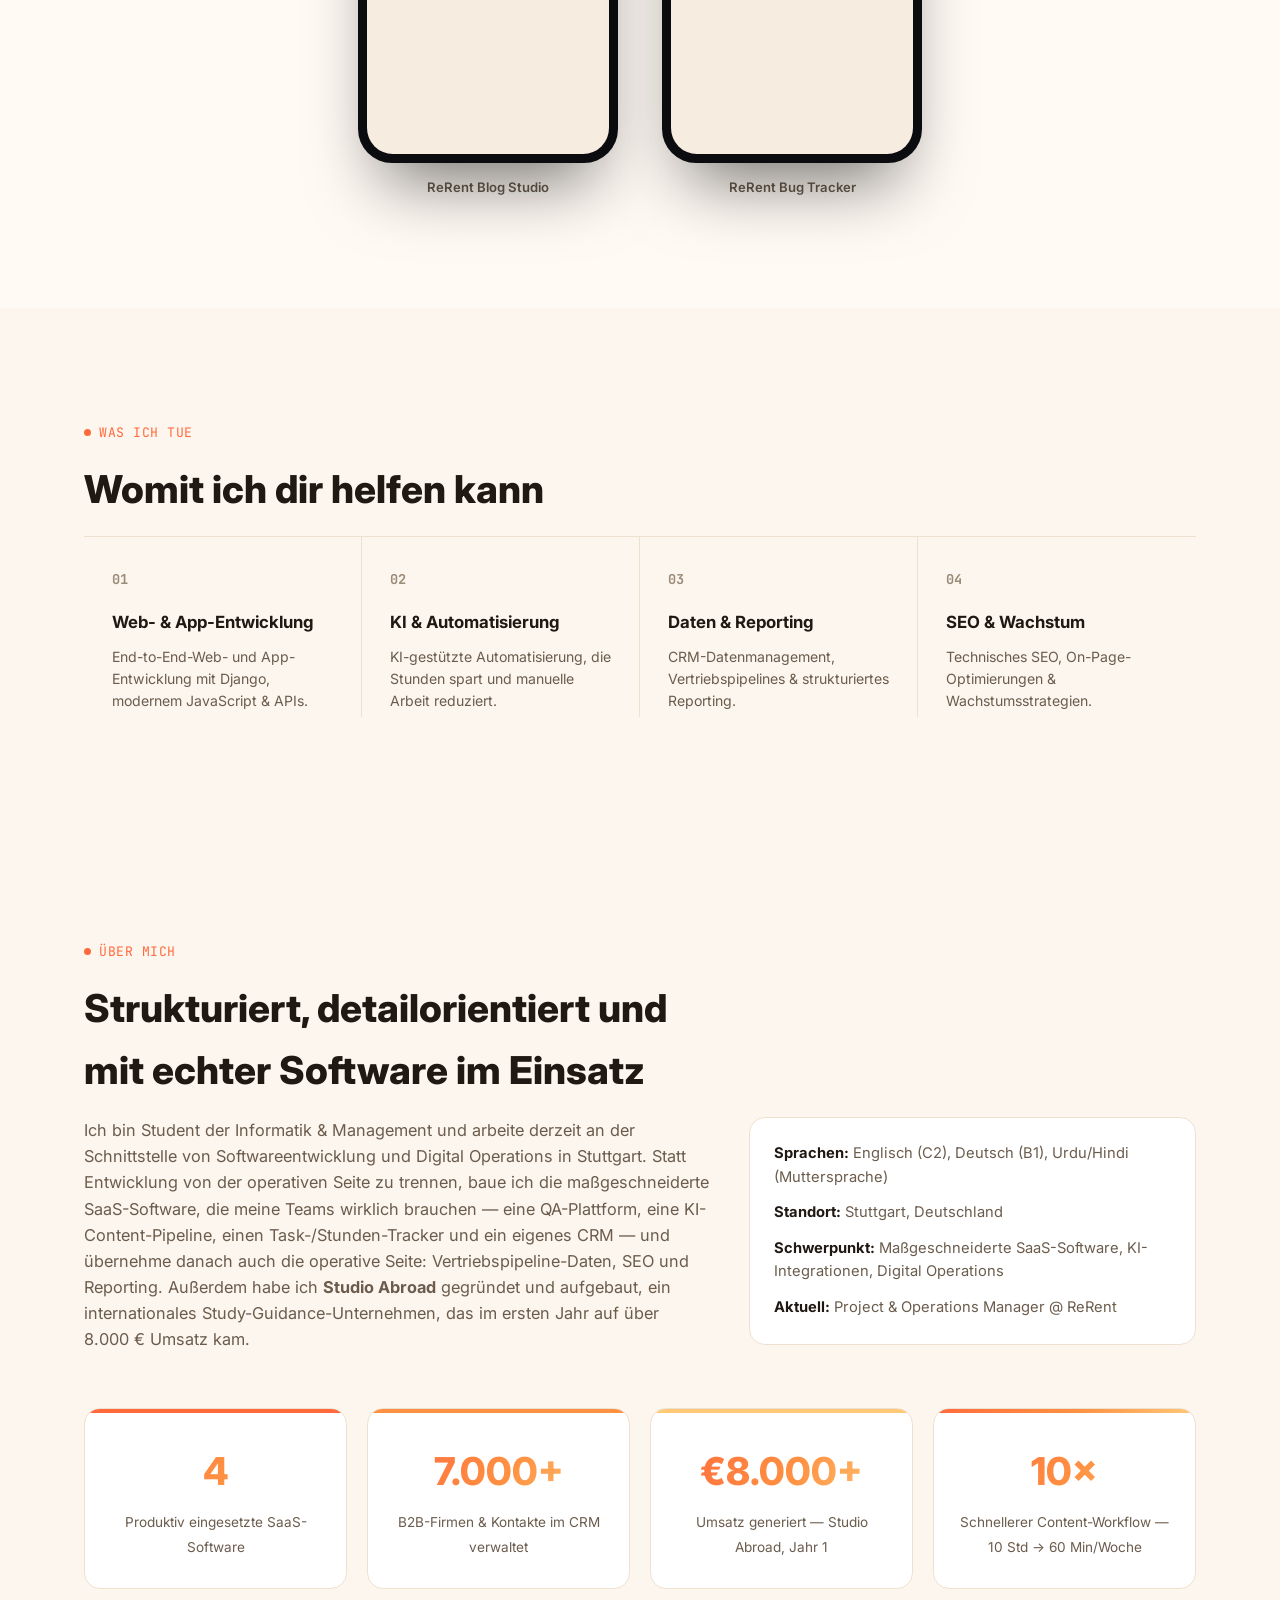
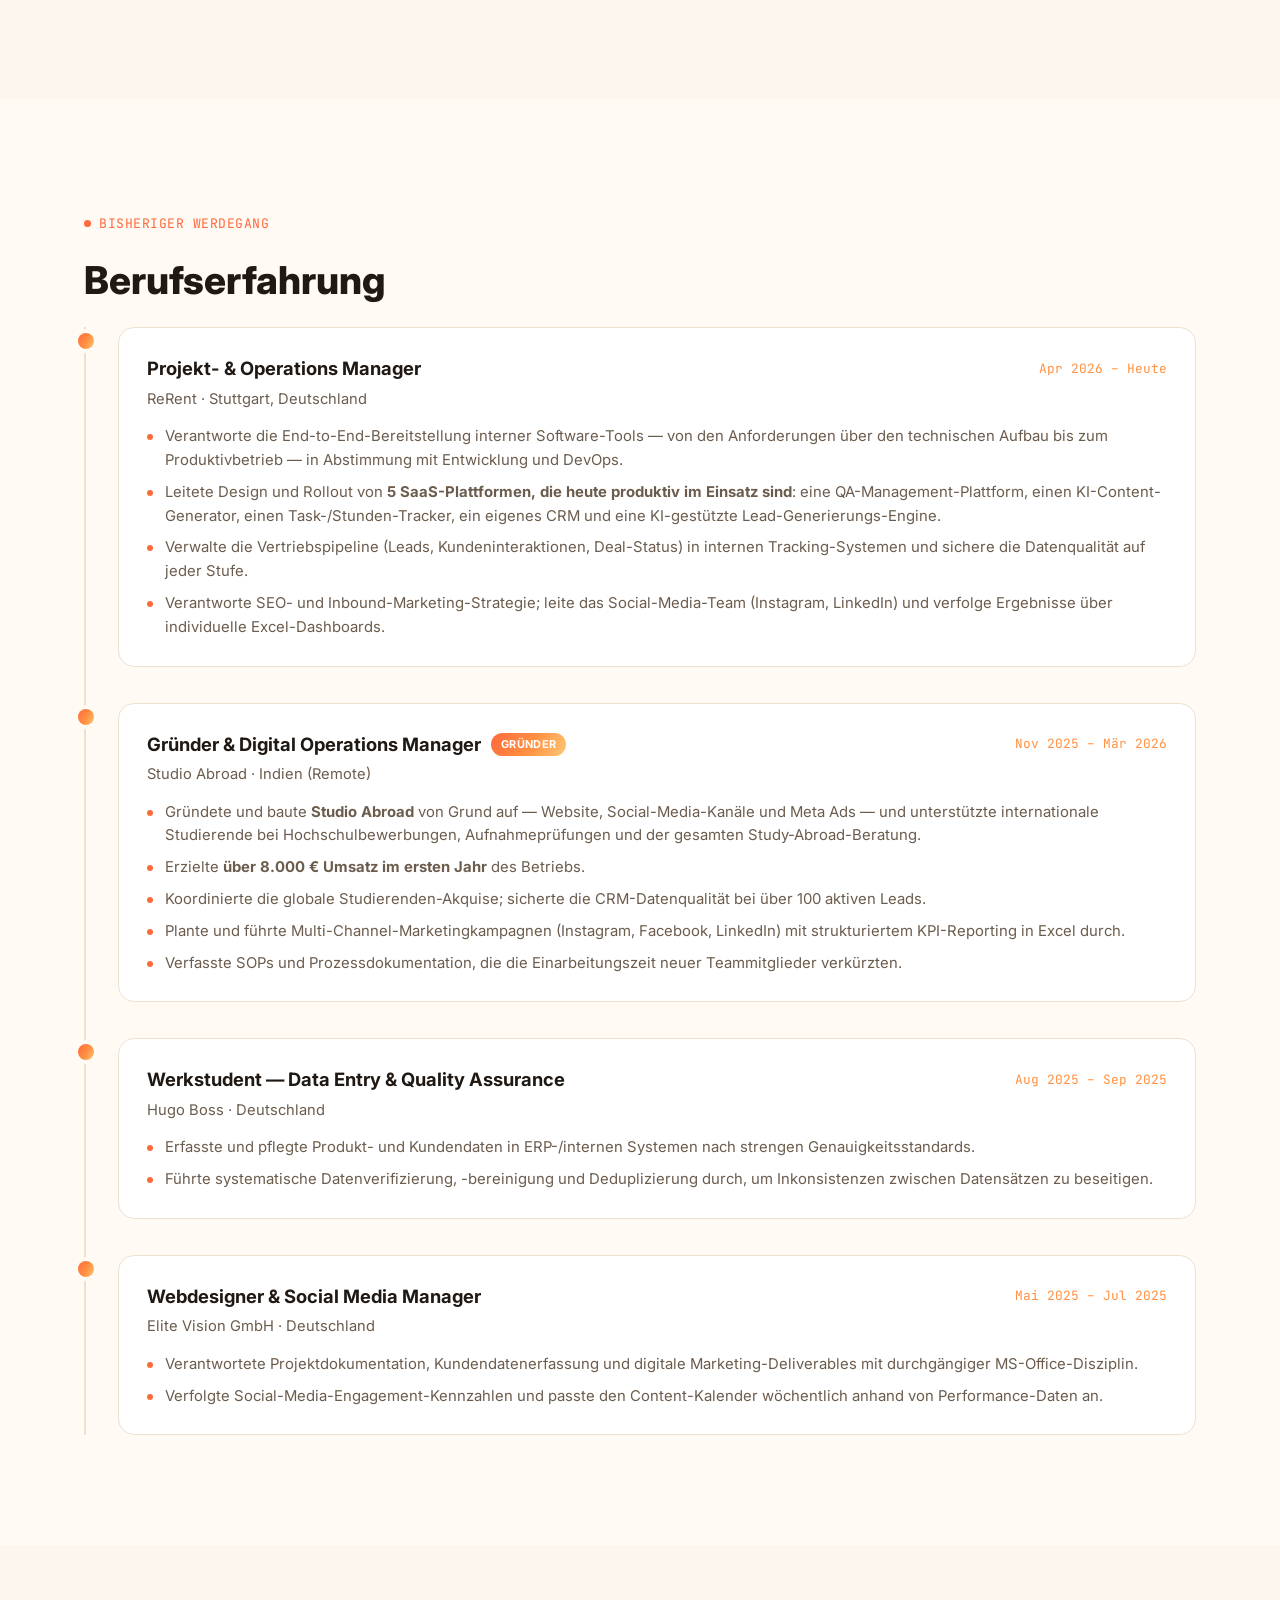
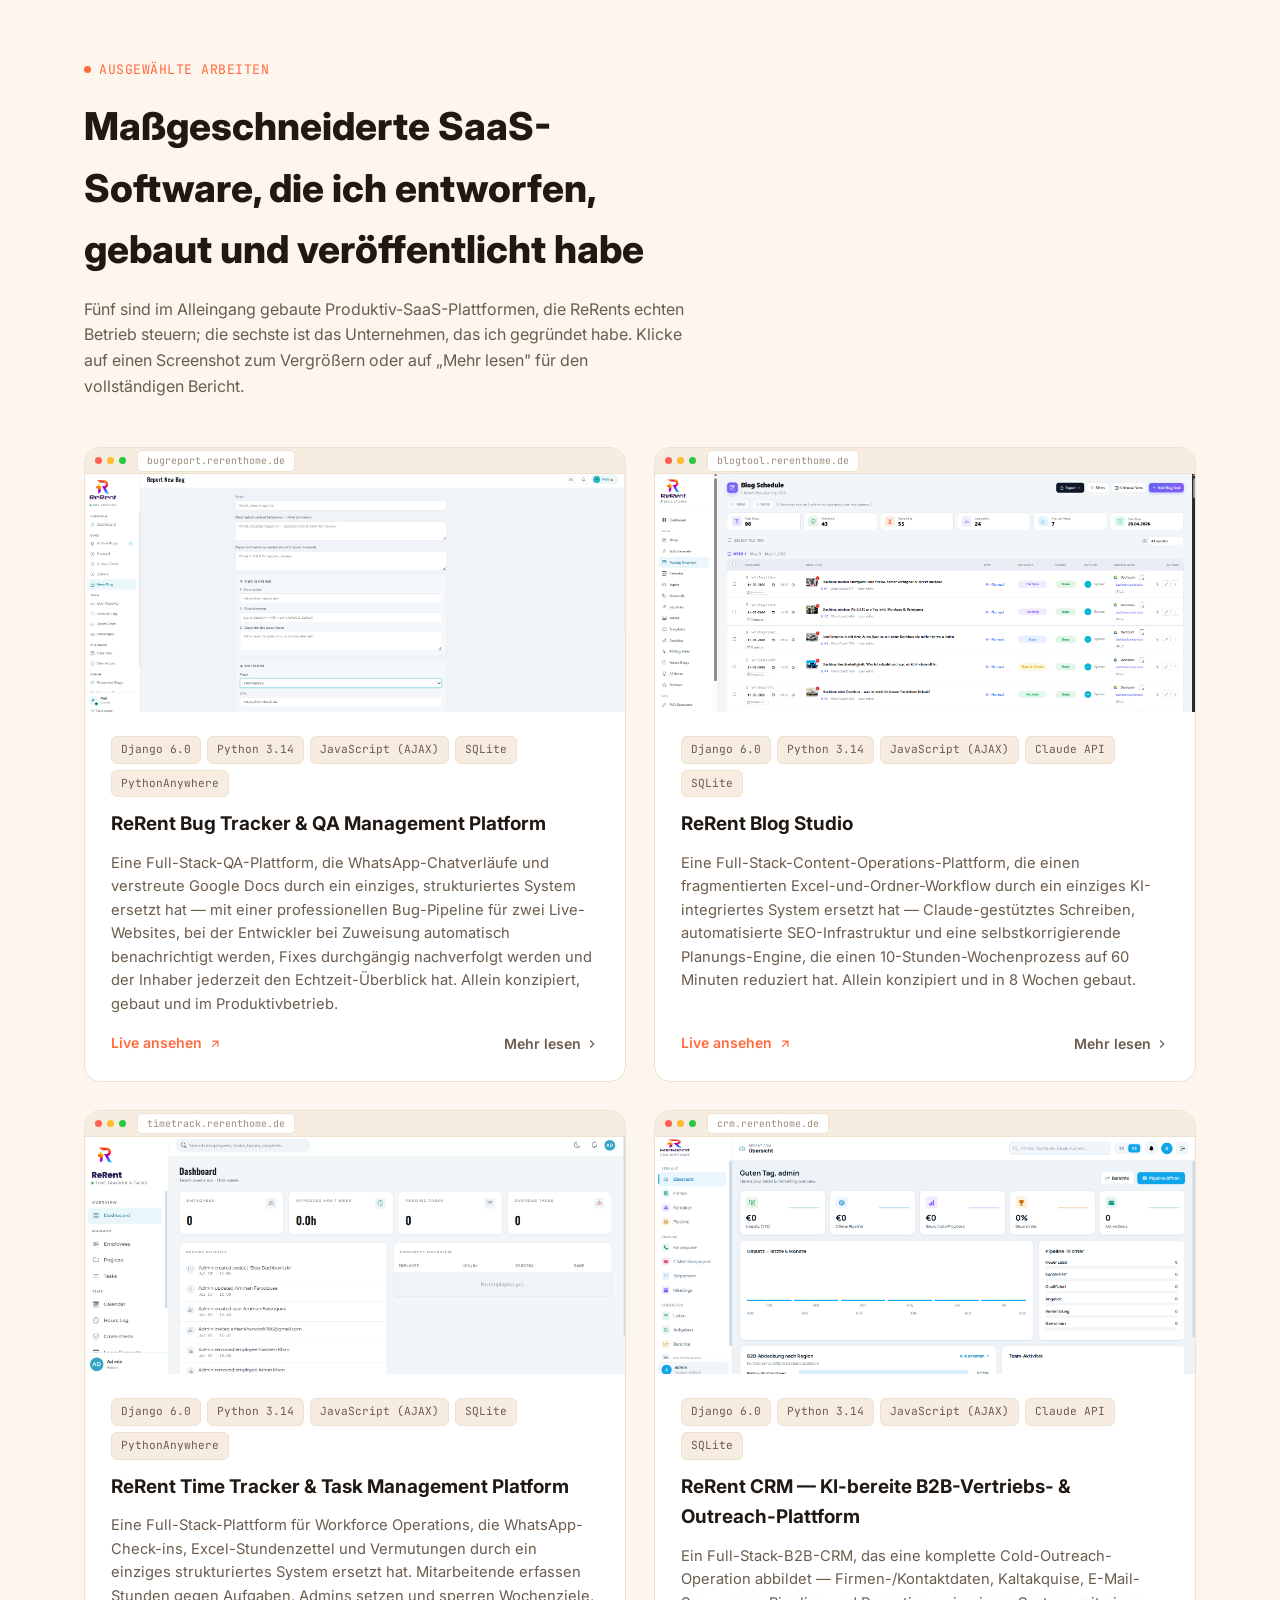
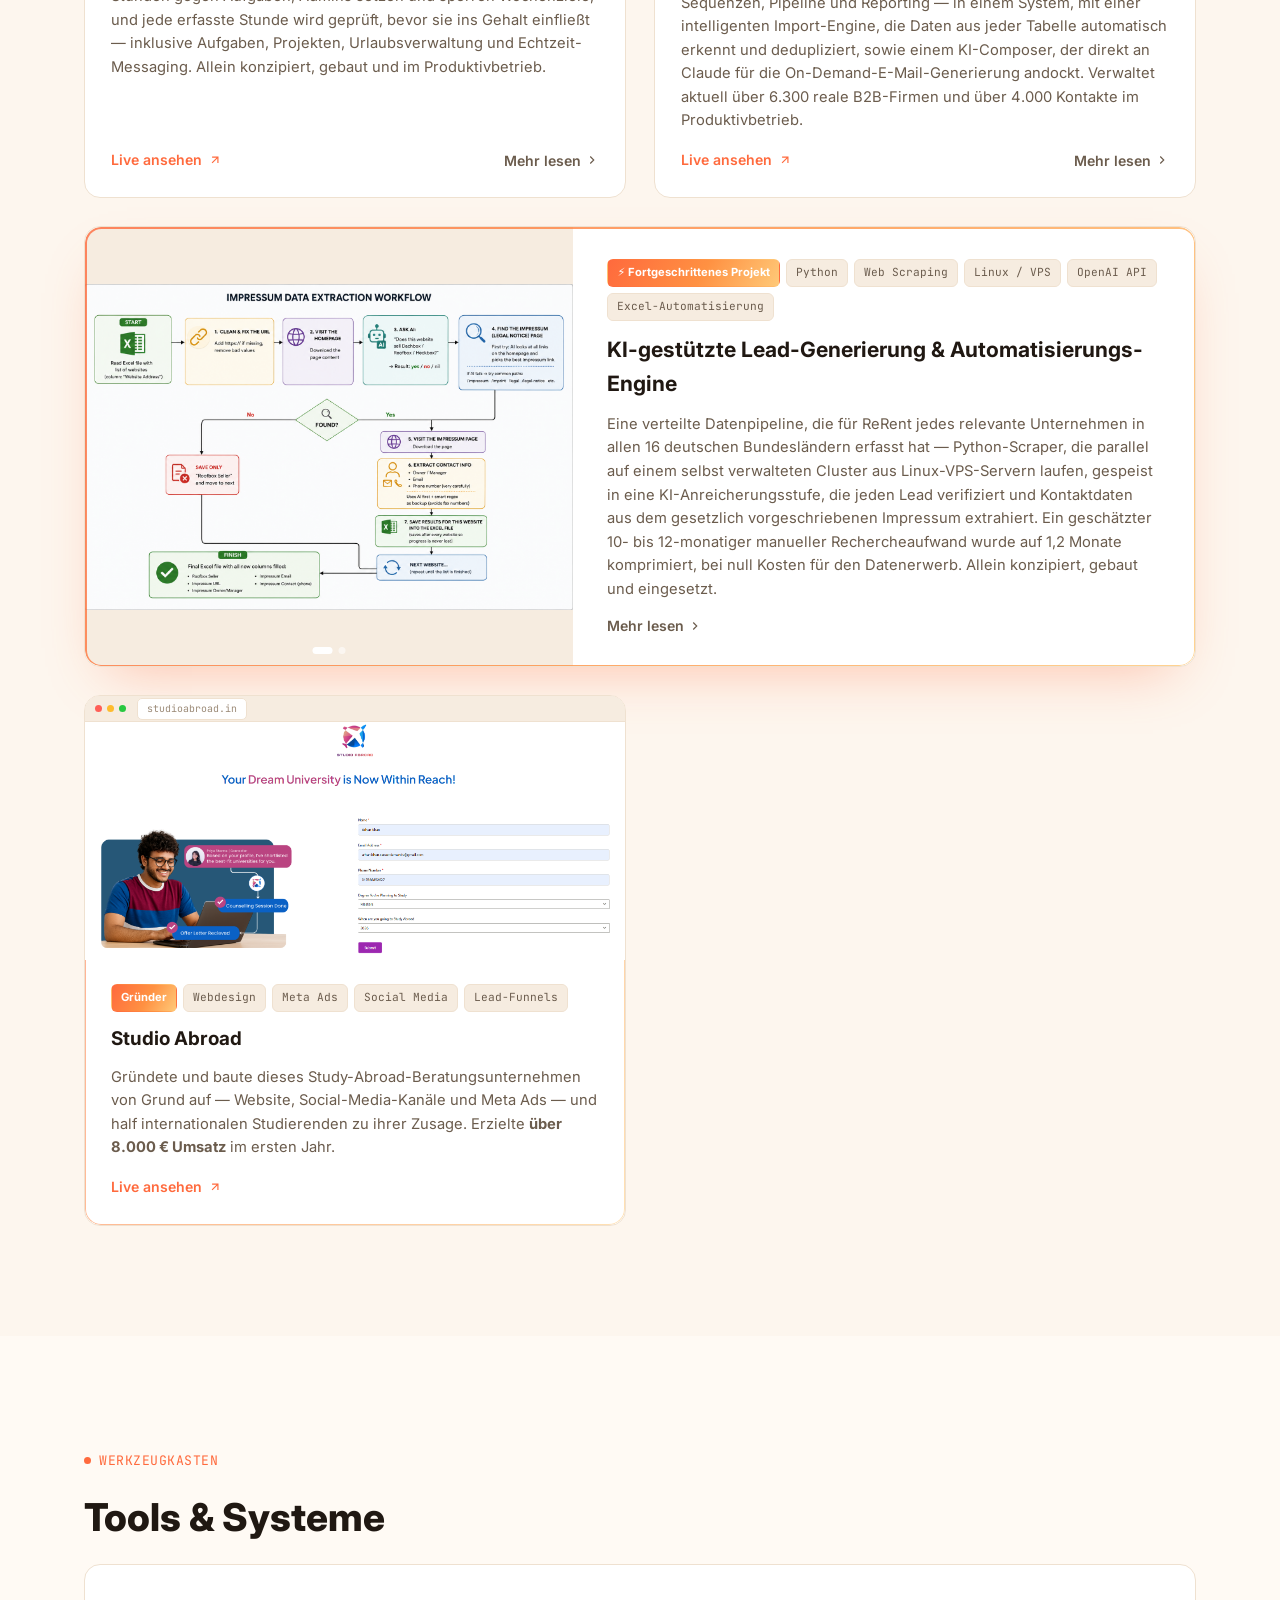
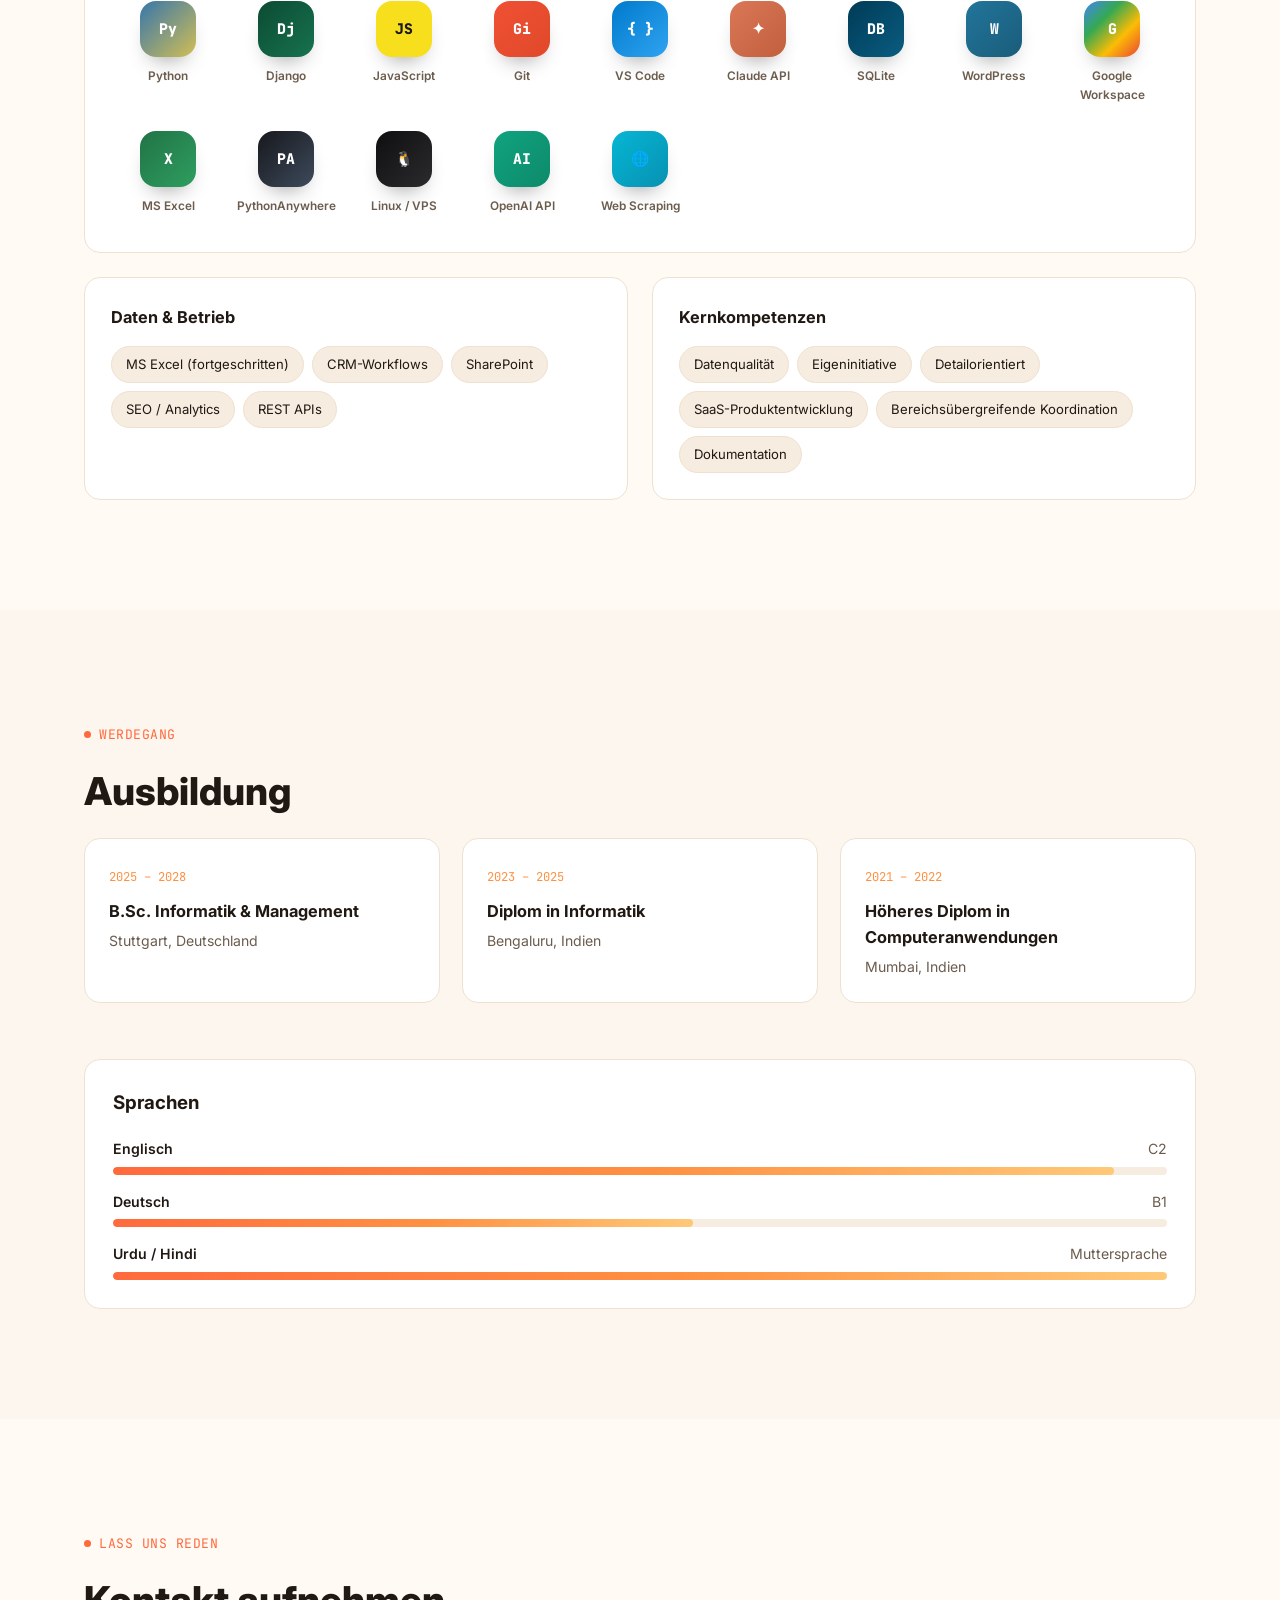
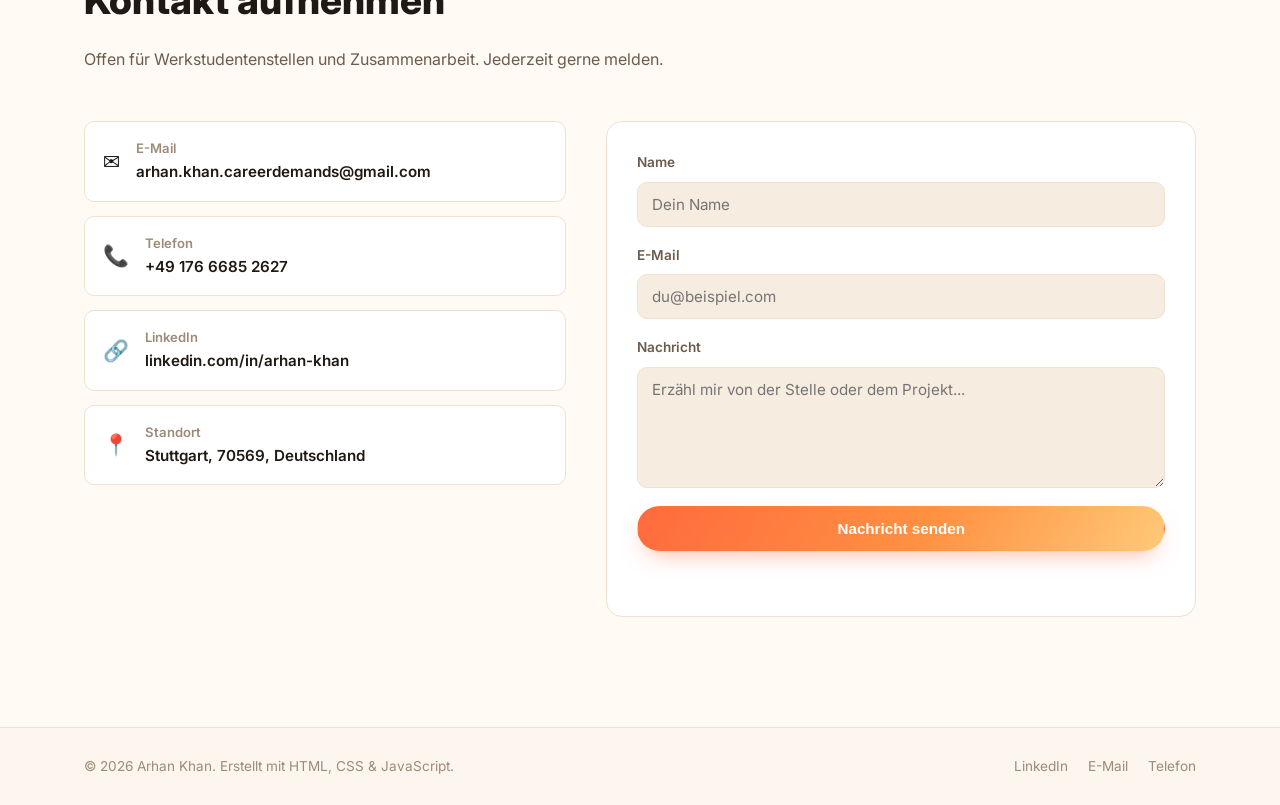
==== commit 2fd10e30: "Feather hero video edges on both themes, not just light Dark theme's radial closest-side fade collap" ====
--- a/index.html
+++ b/index.html
@@ -17,7 +17,7 @@
 <link rel="preconnect" href="https://fonts.gstatic.com" crossorigin>
 <link href="https://fonts.googleapis.com/css2?family=Inter:wght@400;500;600;700;800&amp;family=JetBrains+Mono:wght@400;500&amp;family=Instrument+Serif:ital@0;1&amp;display=swap" rel="stylesheet">
 
-<link rel="stylesheet" href="css/style.css?v=25">
+<link rel="stylesheet" href="css/style.css?v=26">
 </head>
 <body>
 
--- a/css/style.css
+++ b/css/style.css
@@ -467,23 +467,6 @@
   overflow: hidden;
   animation: hero-float 6s ease-in-out infinite;
 }
-.hero-video-wrap::after {
-  content: '';
-  position: absolute;
-  inset: 0;
-  /* dark theme only now -- fades the video edges to the flat dark bg, which
-     is confirmed working since dark theme has no glow-gradient mismatch at
-     this spot. Disabled for light theme below: this same flat-colour fade
-     was the actual cause of light theme's visible rectangle -- it paints
-     var(--bg) at the edges with normal (non-blend) compositing, which
-     doesn't match the page's real glow-tinted variation there, creating
-     exactly the box-edge mismatch reported. Light theme now relies purely
-     on #hero-video-day's own mask-image feather + multiply blend, which
-     reaches the true (correctly-varying) page background directly. */
-  background: radial-gradient(ellipse closest-side at 50% 44%, transparent 35%, var(--bg) 100%);
-  pointer-events: none;
-}
-:root[data-theme="light"] .hero-video-wrap::after { content: none; }
 .hero-video {
   position: absolute;
   inset: 0;
@@ -494,21 +477,12 @@
   pointer-events: none;
   opacity: 0;
   transition: opacity .6s ease;
-}
-.hero-video.is-active { opacity: 1; }
-
-/* ---------- Light theme only: desk-day.mp4 removed via blend mode, not
-   keying/masking. Everything here is scoped to data-theme="light" and/or
-   #hero-video-day specifically -- dark theme (#hero-video-night and its
-   existing rules above) is untouched. ---------- */
-#hero-video-day {
-  mix-blend-mode: multiply;
-  /* no brightness() -- it pushes the background whiter, fighting the blend
-     instead of helping it. */
-  filter: contrast(1.05) saturate(1.1);
-  /* feather: two independent linear fades (not a radial -- a radial clips the
-     desk/chair corners) intersected so left/right fade over the outer 20%
-     and top/bottom over the outer 15%. */
+  /* feather shared by both themes: two independent linear fades (not a
+     radial -- a radial's "closest side" shrinks to almost nothing on the
+     narrow mobile box, which is what made dark theme look like a hard-edged
+     square there) intersected so left/right fade over the outer 20% and
+     top/bottom over the outer 15%. This lets the true page background show
+     through at the edges in both themes, at any aspect ratio. */
   -webkit-mask-image:
     linear-gradient(to right, transparent 0%, #000 20%, #000 80%, transparent 100%),
     linear-gradient(to bottom, transparent 0%, #000 15%, #000 85%, transparent 100%);
@@ -517,6 +491,18 @@
     linear-gradient(to right, transparent 0%, #000 20%, #000 80%, transparent 100%),
     linear-gradient(to bottom, transparent 0%, #000 15%, #000 85%, transparent 100%);
   mask-composite: intersect;
+}
+.hero-video.is-active { opacity: 1; }
+
+/* ---------- Light theme only: desk-day.mp4 removed via blend mode, not
+   keying/masking. Scoped to #hero-video-day specifically -- dark theme
+   (#hero-video-night) never gets a blend-mode or filter, only the shared
+   mask-image feather above. ---------- */
+#hero-video-day {
+  mix-blend-mode: multiply;
+  /* no brightness() -- it pushes the background whiter, fighting the blend
+     instead of helping it. */
+  filter: contrast(1.05) saturate(1.1);
 }
 :root[data-theme="light"] .hero-video-parallax { position: relative; }
 /* Reverted the flat var(--bg) backdrop that was here: my computed "resolved
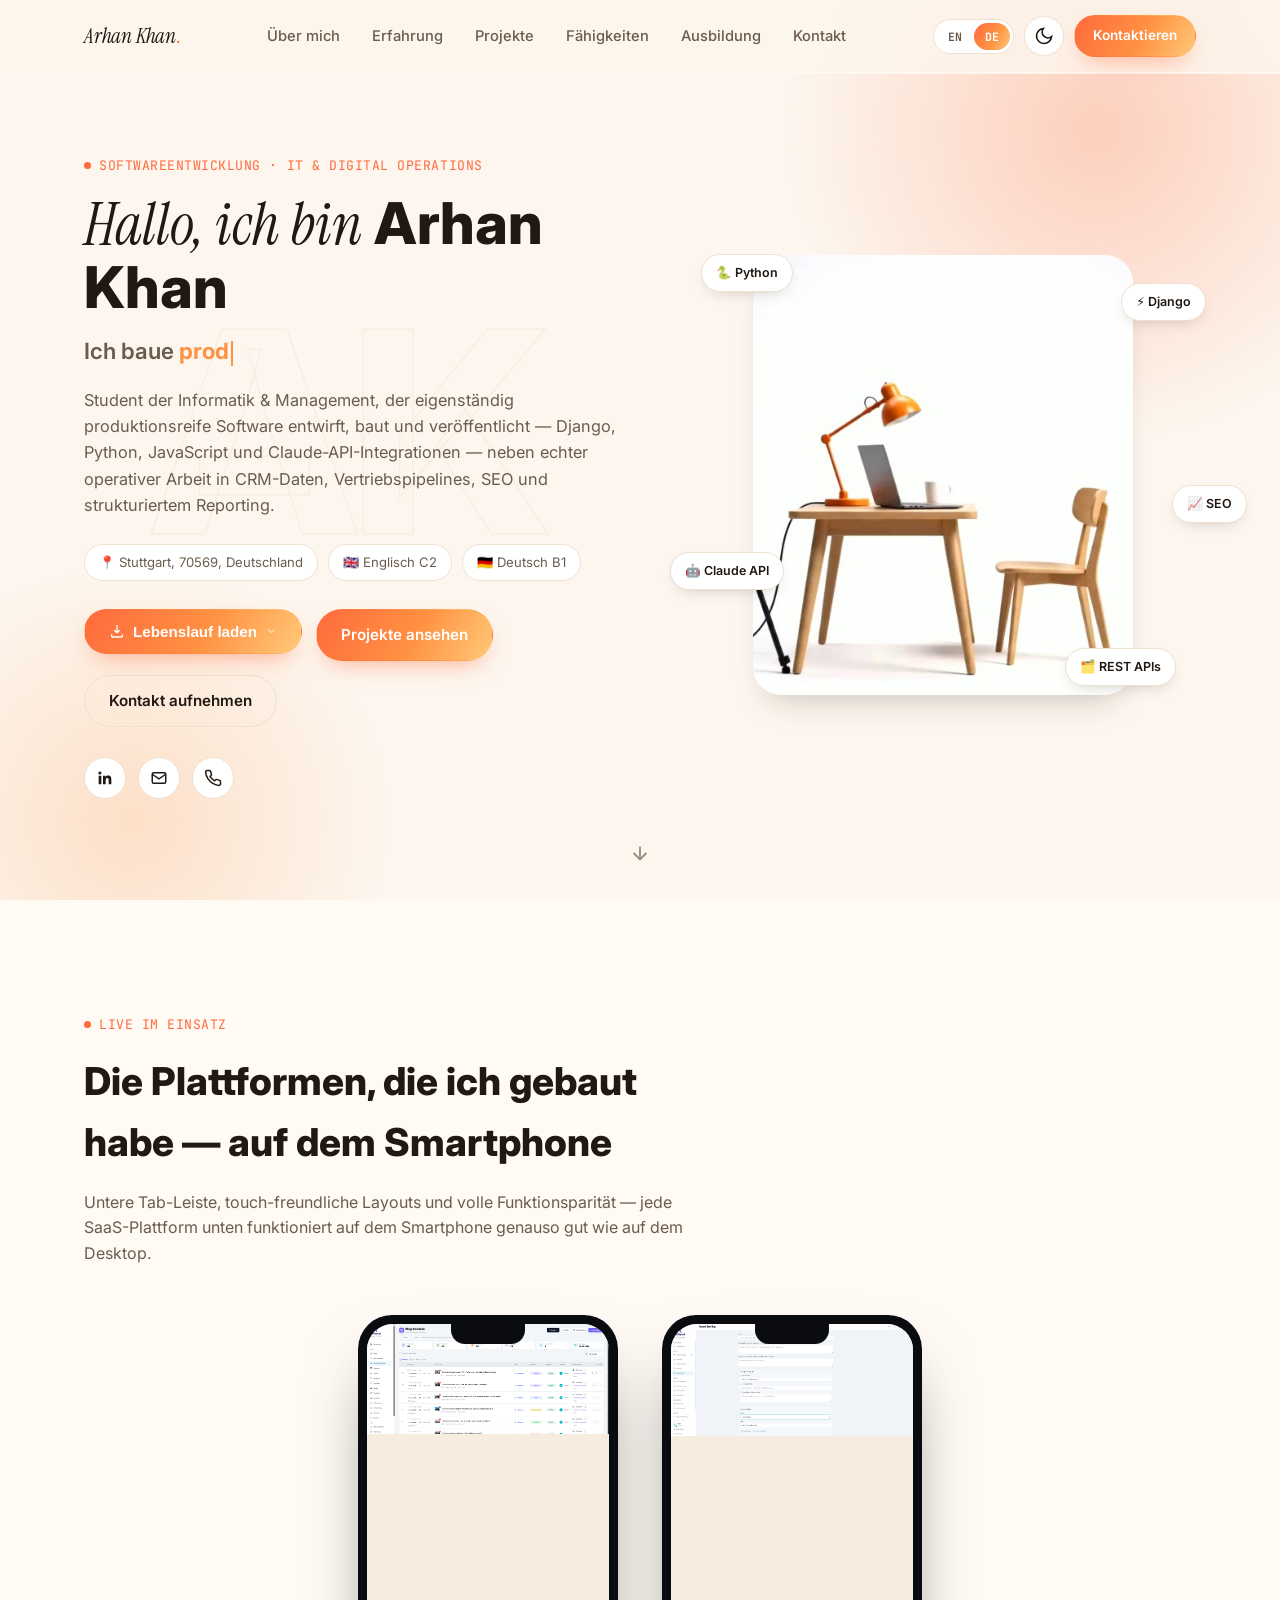
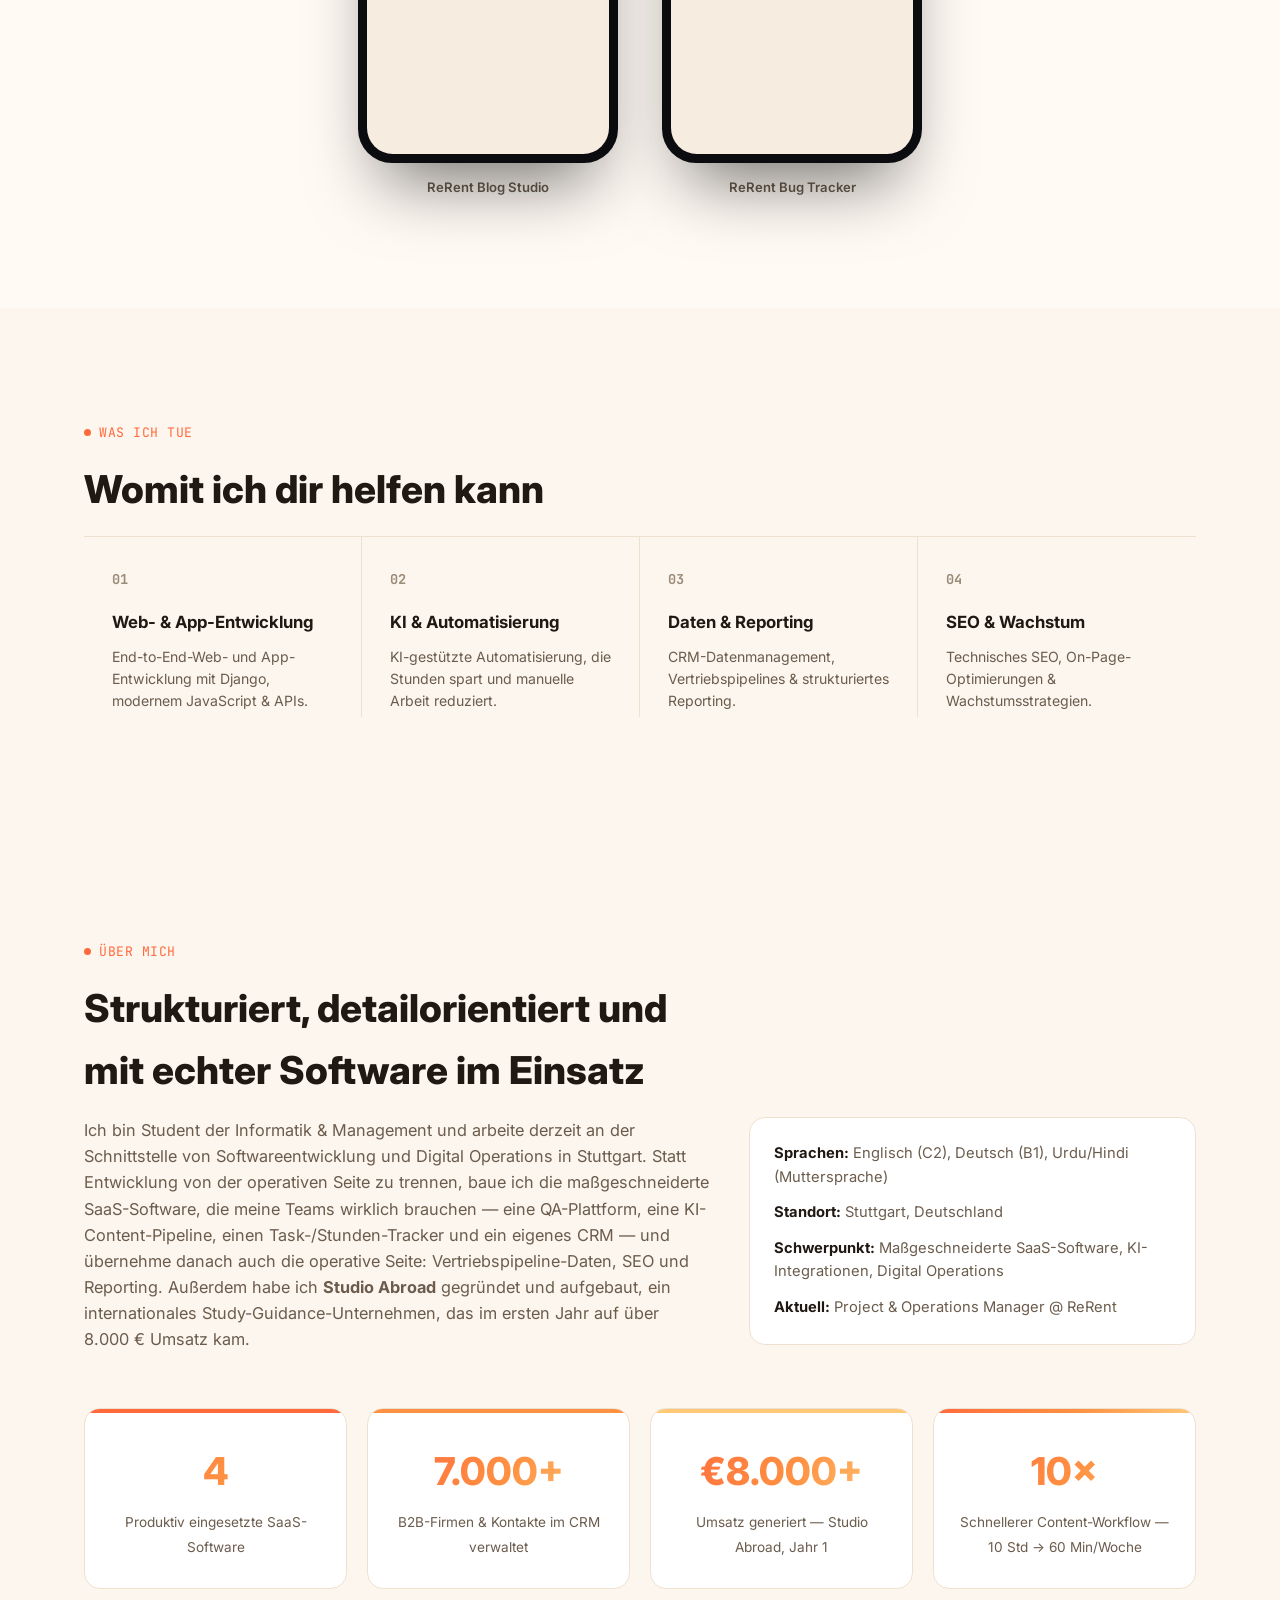
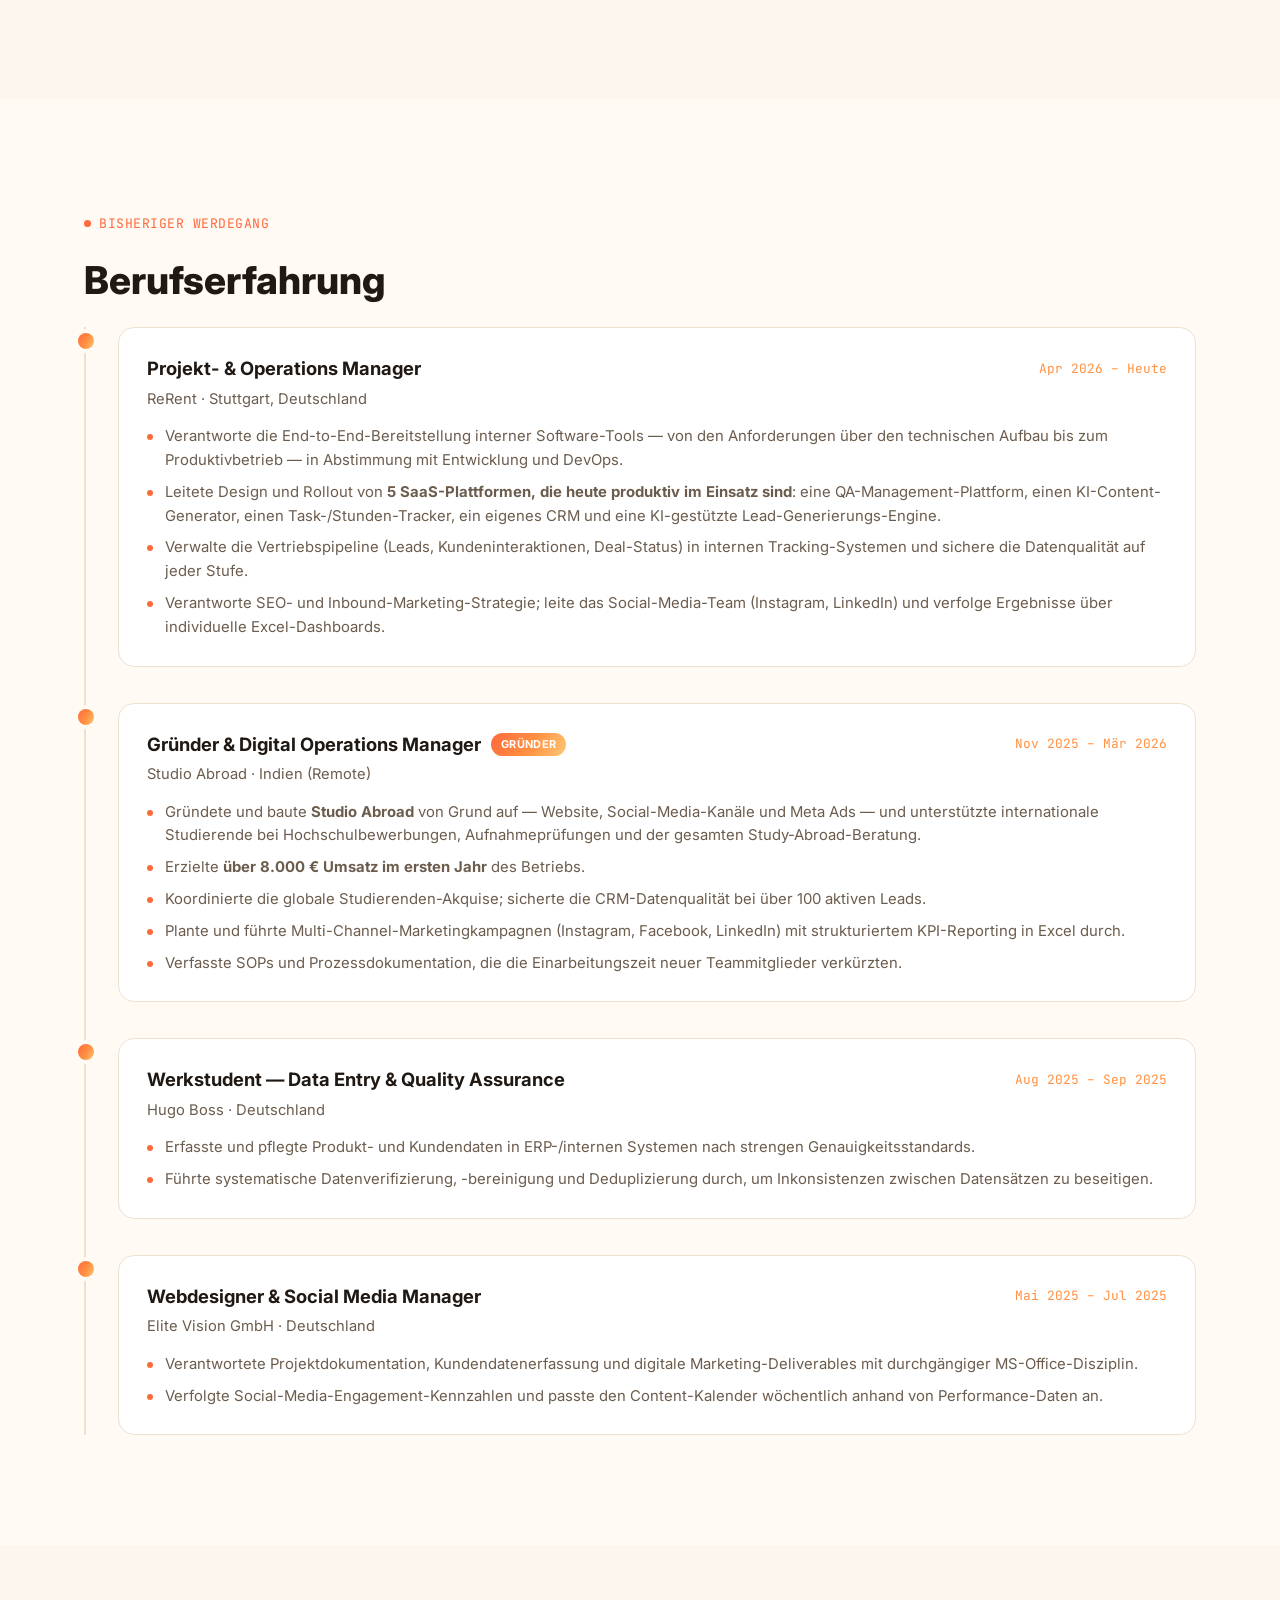
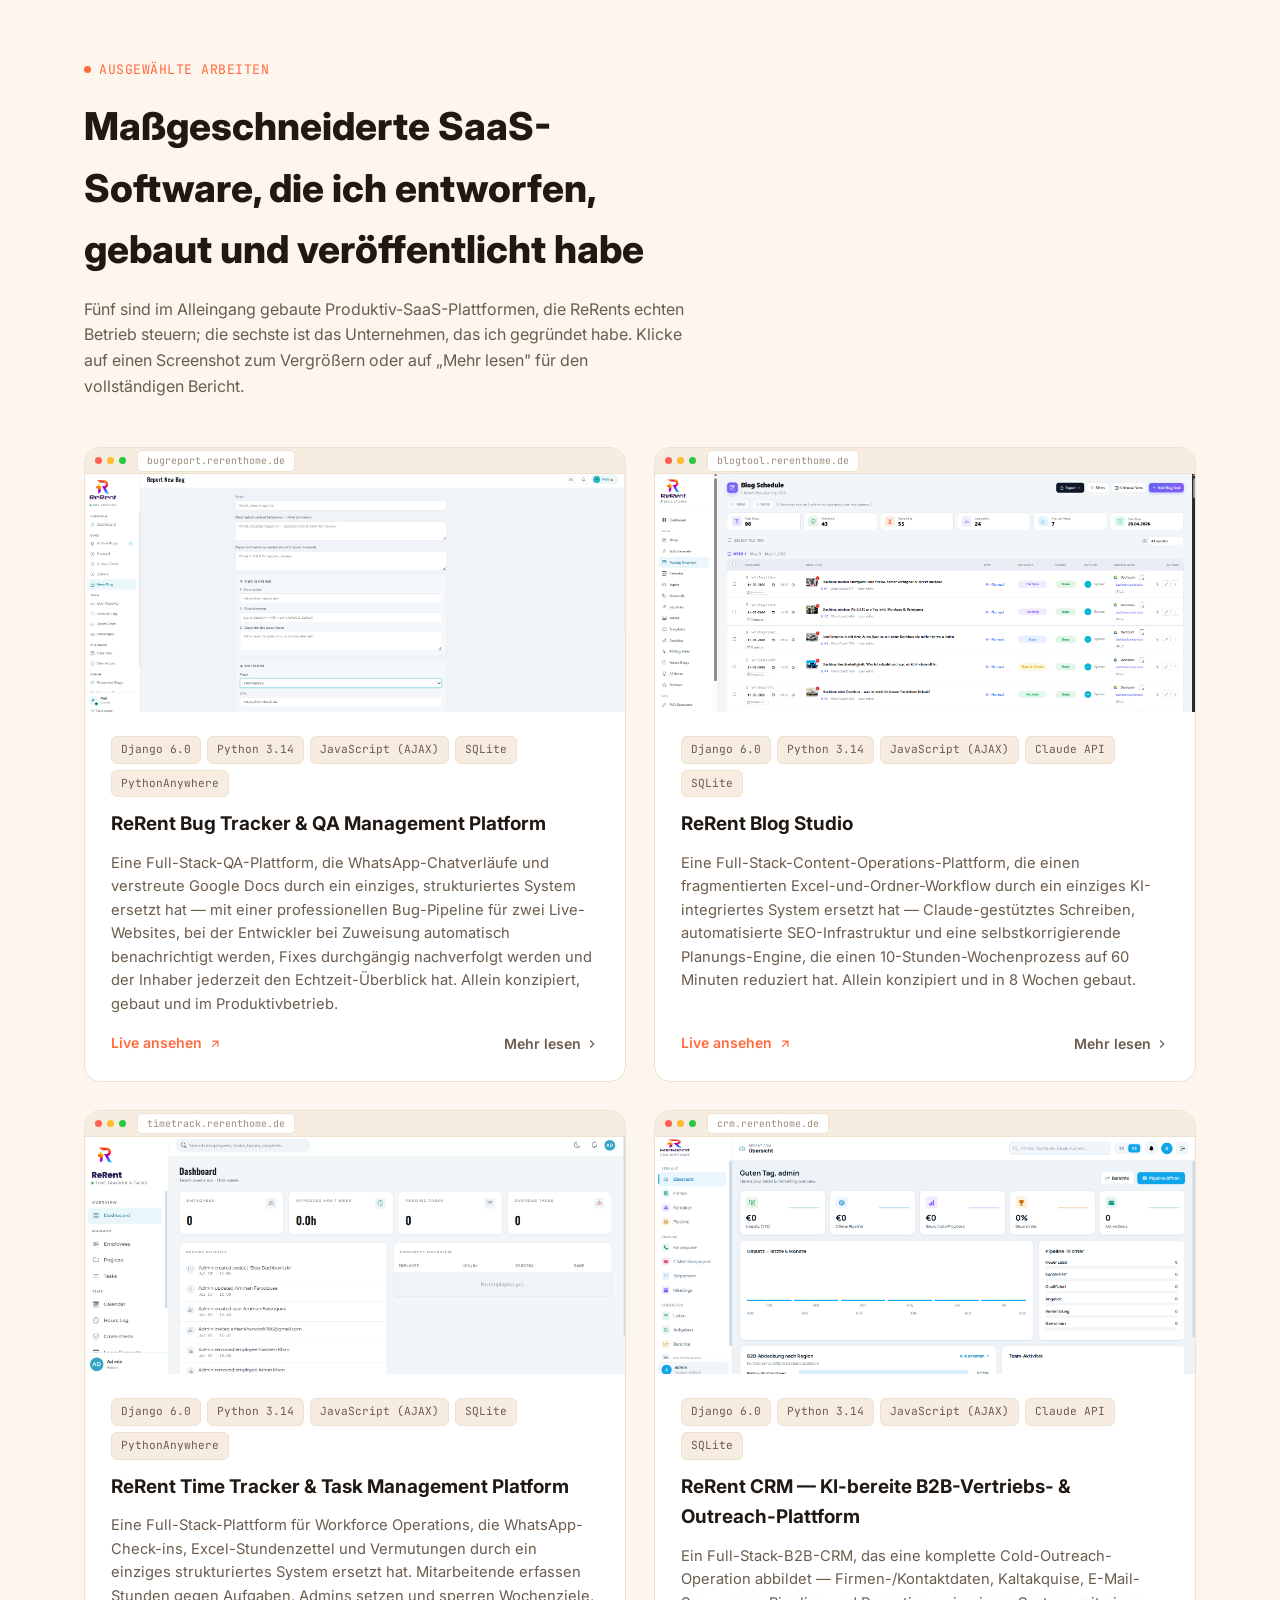
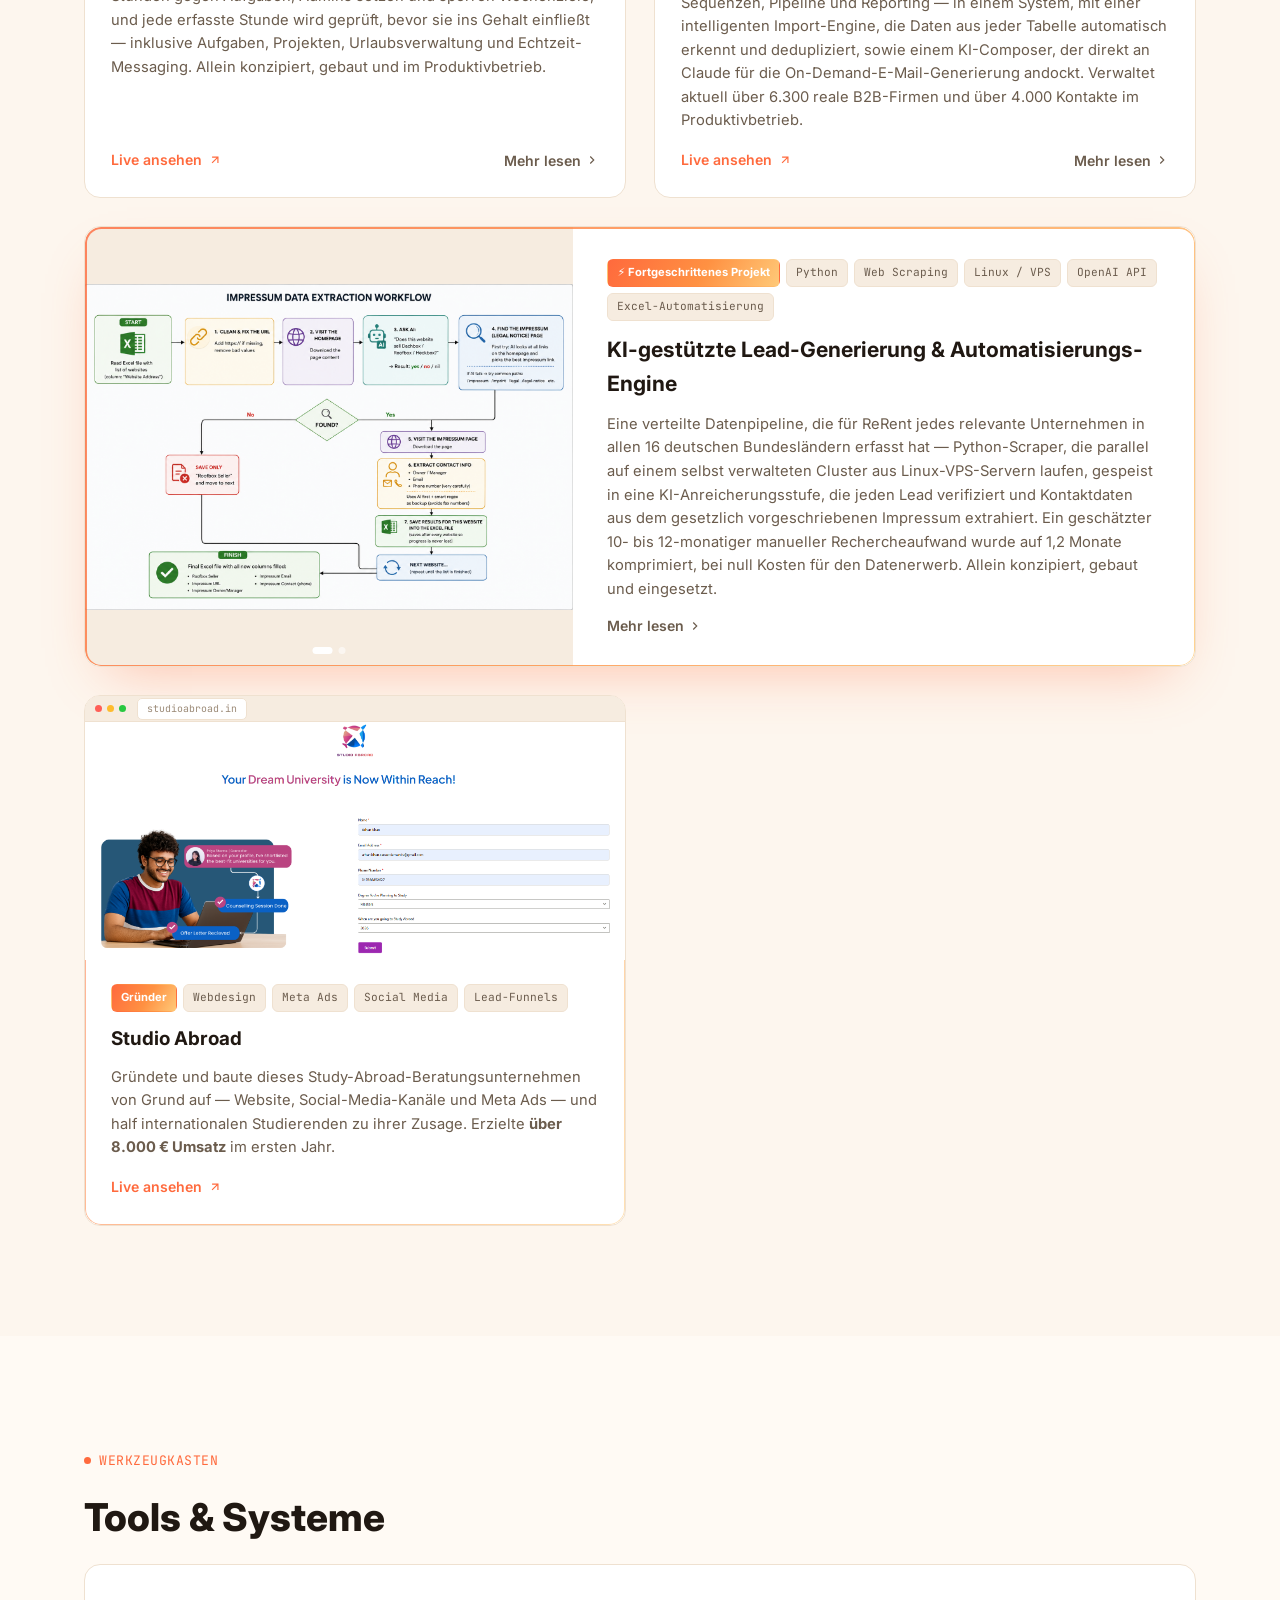
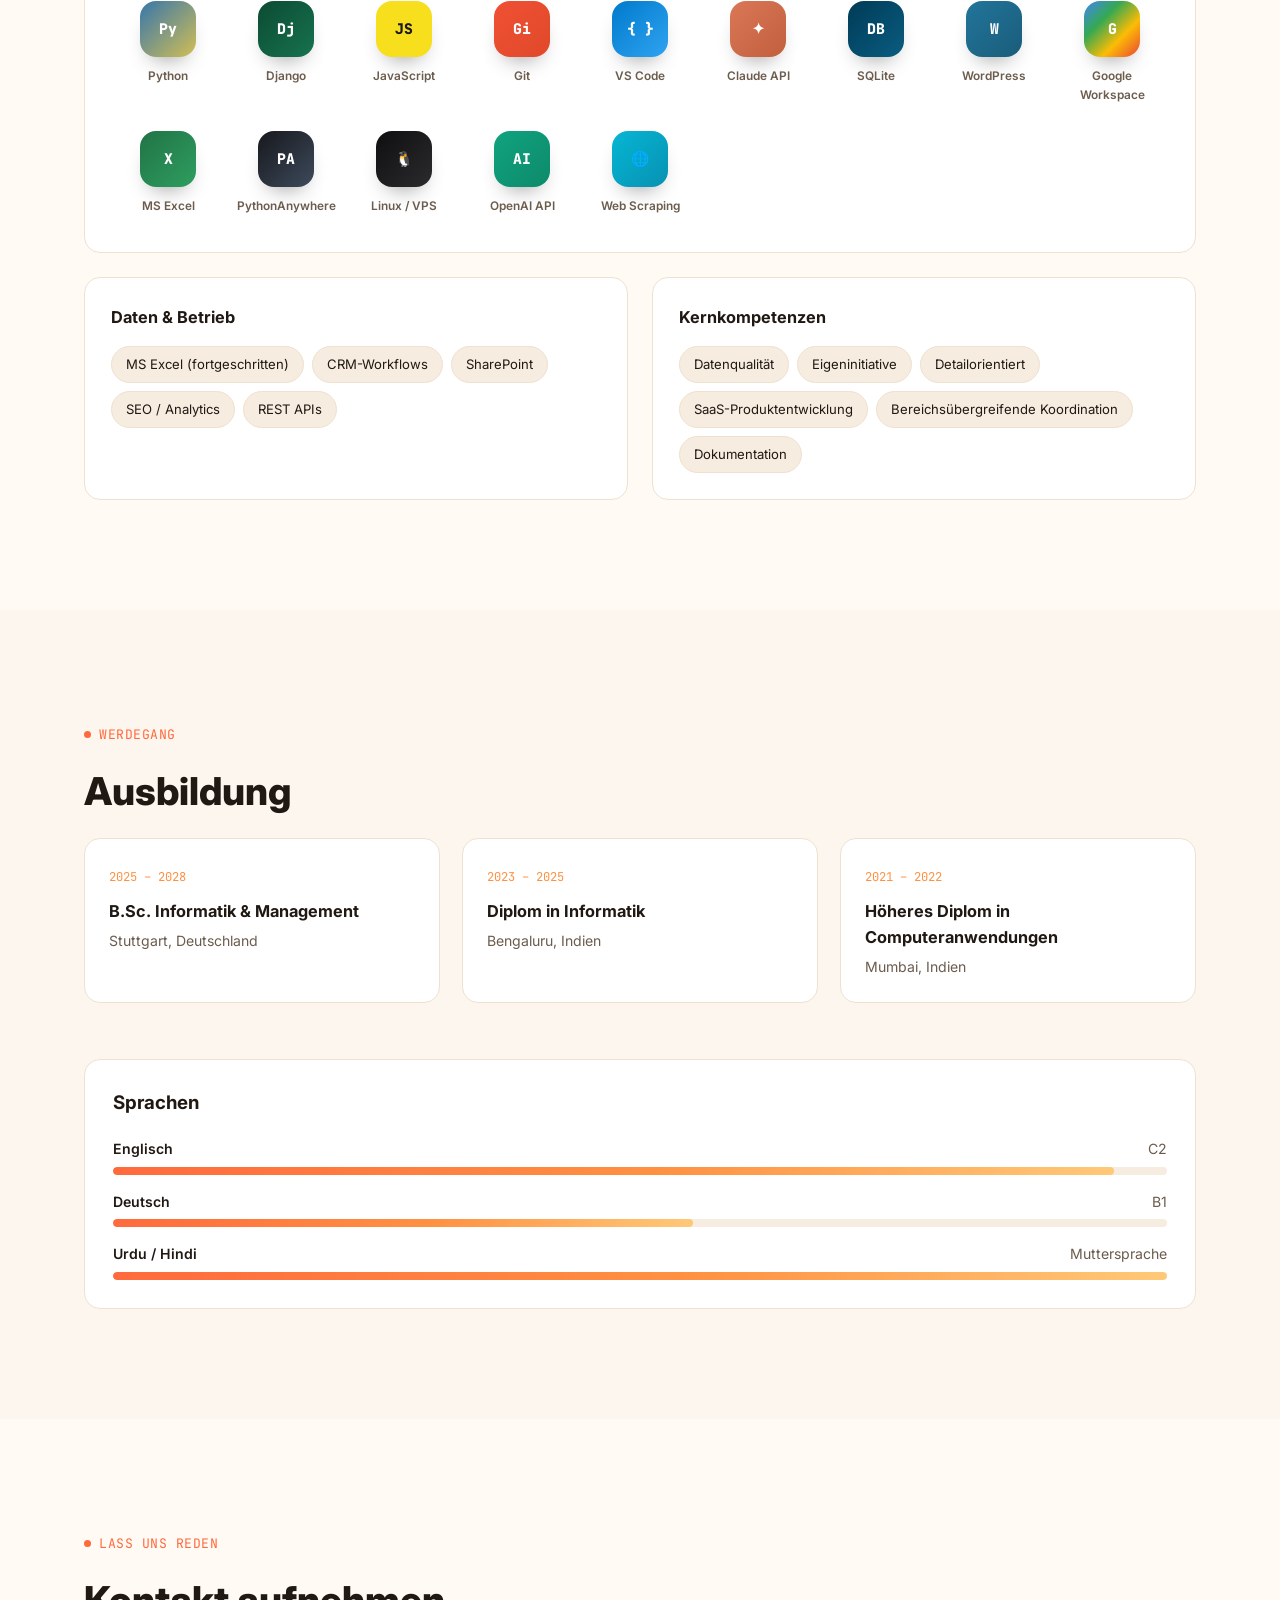
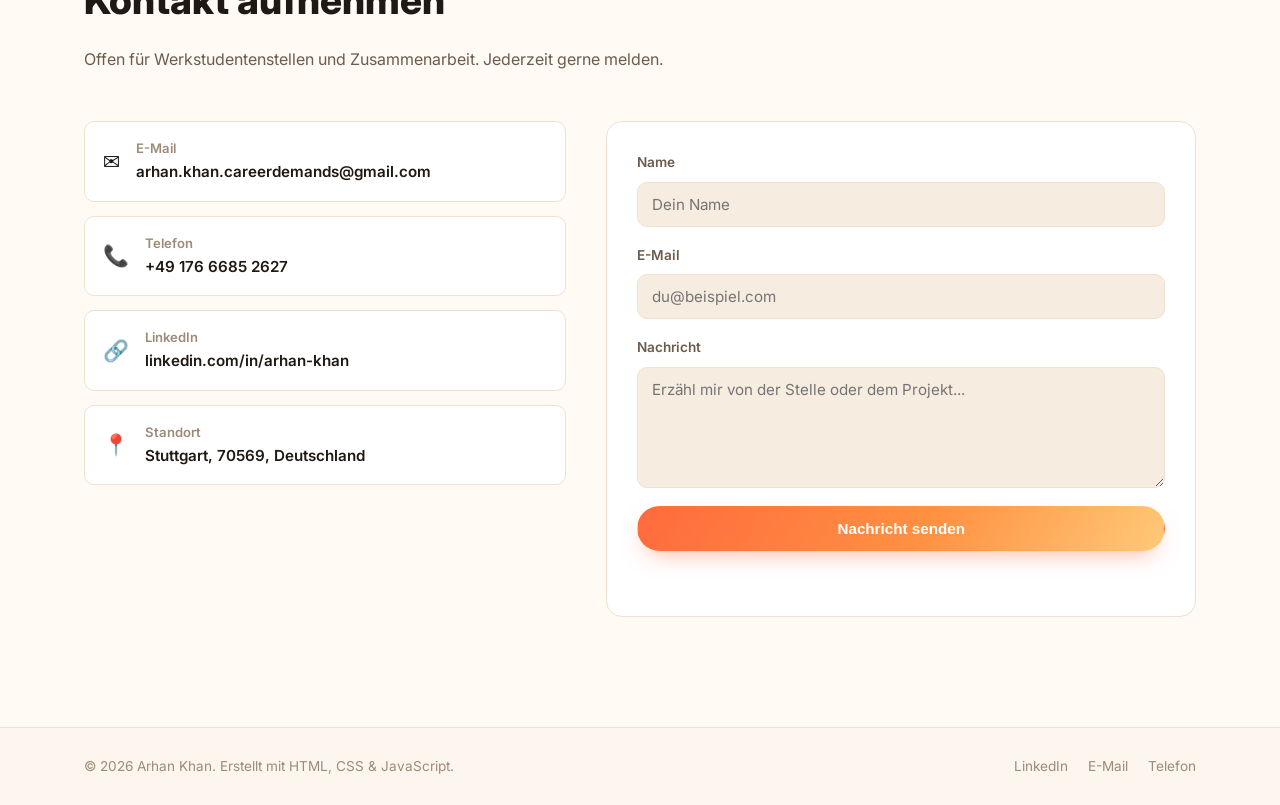
==== commit 63f1e0ab: "Fix hero video poster flash, iOS autoplay, and eager double-preload - Remove poster (old headshot) e" ====
--- a/index.html
+++ b/index.html
@@ -17,7 +17,7 @@
 <link rel="preconnect" href="https://fonts.gstatic.com" crossorigin>
 <link href="https://fonts.googleapis.com/css2?family=Inter:wght@400;500;600;700;800&amp;family=JetBrains+Mono:wght@400;500&amp;family=Instrument+Serif:ital@0;1&amp;display=swap" rel="stylesheet">
 
-<link rel="stylesheet" href="css/style.css?v=26">
+<link rel="stylesheet" href="css/style.css?v=27">
 </head>
 <body>
 
@@ -159,16 +159,18 @@
       <div class="hero-visual reveal" id="hero-visual">
         <div class="hero-video-parallax" id="hero-video-parallax">
           <div class="hero-video-wrap" id="hero-video-wrap">
-            <video class="hero-video is-active" id="hero-video-day" autoplay muted loop playsinline preload="auto" poster="assets/images/profile.jpg" aria-hidden="true">
+            <video class="hero-video is-active" id="hero-video-day" autoplay muted loop playsinline webkit-playsinline preload="none" aria-hidden="true">
               <source src="assets/video/desk-day.mp4" type="video/mp4">
             </video>
-            <video class="hero-video" id="hero-video-night" autoplay muted loop playsinline preload="auto" poster="assets/images/profile.jpg" aria-hidden="true">
+            <video class="hero-video" id="hero-video-night" autoplay muted loop playsinline webkit-playsinline preload="none" aria-hidden="true">
               <source src="assets/video/desk-night.mp4" type="video/mp4">
             </video>
+            <img class="hero-video-fallback-frame" id="hero-frame-day" src="assets/images/hero-day-frame.jpg" alt="" aria-hidden="true">
+            <img class="hero-video-fallback-frame" id="hero-frame-night" src="assets/images/hero-night-frame.jpg" alt="" aria-hidden="true">
           </div>
         </div>
         <div class="avatar-frame" id="avatar-frame" hidden>
-          <img src="assets/images/profile.jpg" alt="Arhan Khan portrait" onerror="this.remove(); document.getElementById('avatar-frame').classList.add('no-photo')">
+          <img src="assets/images/hero-day-frame.jpg" alt="Arhan Khan portrait" onerror="this.remove(); document.getElementById('avatar-frame').classList.add('no-photo')">
         </div>
         <span class="float-badge fb-1">🐍 Python</span>
         <span class="float-badge fb-2">⚡ Django</span>
@@ -1758,6 +1760,6 @@
   </div>
 </div>
 
-<script src="js/script.js"></script>
+<script src="js/script.js?v=2"></script>
 </body>
 </html>
--- a/css/style.css
+++ b/css/style.css
@@ -466,6 +466,9 @@
   margin: 0 auto;
   overflow: hidden;
   animation: hero-float 6s ease-in-out infinite;
+  /* resolved page background colour -- nothing to see under the video
+     before it paints its first frame, now that poster is gone. */
+  background: var(--bg);
 }
 .hero-video {
   position: absolute;
@@ -476,7 +479,7 @@
   object-position: 62% 48%;
   pointer-events: none;
   opacity: 0;
-  transition: opacity .6s ease;
+  transition: opacity .4s ease;
   /* feather shared by both themes: two independent linear fades (not a
      radial -- a radial's "closest side" shrinks to almost nothing on the
      narrow mobile box, which is what made dark theme look like a hard-edged
@@ -492,13 +495,44 @@
     linear-gradient(to bottom, transparent 0%, #000 15%, #000 85%, transparent 100%);
   mask-composite: intersect;
 }
-.hero-video.is-active { opacity: 1; }
+/* only fade a video in once it's both the active theme AND has decoded a
+   real frame (is-ready, set on loadeddata) -- prevents the flash of an
+   empty/black frame that a poster used to paper over. */
+.hero-video.is-active.is-ready { opacity: 1; }
+::-webkit-media-controls-start-playback-button { display: none !important; }
+
+/* static first-frame stills (extracted from each theme's own video, never
+   the old headshot) -- shown only as a silent fallback when autoplay is
+   rejected (iOS low-power/data-saver) or save-data mode skips the video
+   entirely. Hidden by default; JS toggles .is-shown. */
+.hero-video-fallback-frame {
+  position: absolute;
+  inset: 0;
+  width: 100%;
+  height: 100%;
+  object-fit: cover;
+  object-position: 62% 48%;
+  pointer-events: none;
+  opacity: 0;
+  z-index: -1;
+  -webkit-mask-image:
+    linear-gradient(to right, transparent 0%, #000 20%, #000 80%, transparent 100%),
+    linear-gradient(to bottom, transparent 0%, #000 15%, #000 85%, transparent 100%);
+  -webkit-mask-composite: source-in;
+  mask-image:
+    linear-gradient(to right, transparent 0%, #000 20%, #000 80%, transparent 100%),
+    linear-gradient(to bottom, transparent 0%, #000 15%, #000 85%, transparent 100%);
+  mask-composite: intersect;
+}
+.hero-video-fallback-frame.is-shown { opacity: 1; z-index: 0; }
 
 /* ---------- Light theme only: desk-day.mp4 removed via blend mode, not
-   keying/masking. Scoped to #hero-video-day specifically -- dark theme
-   (#hero-video-night) never gets a blend-mode or filter, only the shared
-   mask-image feather above. ---------- */
-#hero-video-day {
+   keying/masking. Scoped to #hero-video-day and its static fallback still
+   #hero-frame-day (same near-white source frame, needs the same treatment)
+   -- dark theme (#hero-video-night, #hero-frame-night) never gets a
+   blend-mode or filter, only the shared mask-image feather above. ---------- */
+#hero-video-day,
+#hero-frame-day {
   mix-blend-mode: multiply;
   /* no brightness() -- it pushes the background whiter, fighting the blend
      instead of helping it. */
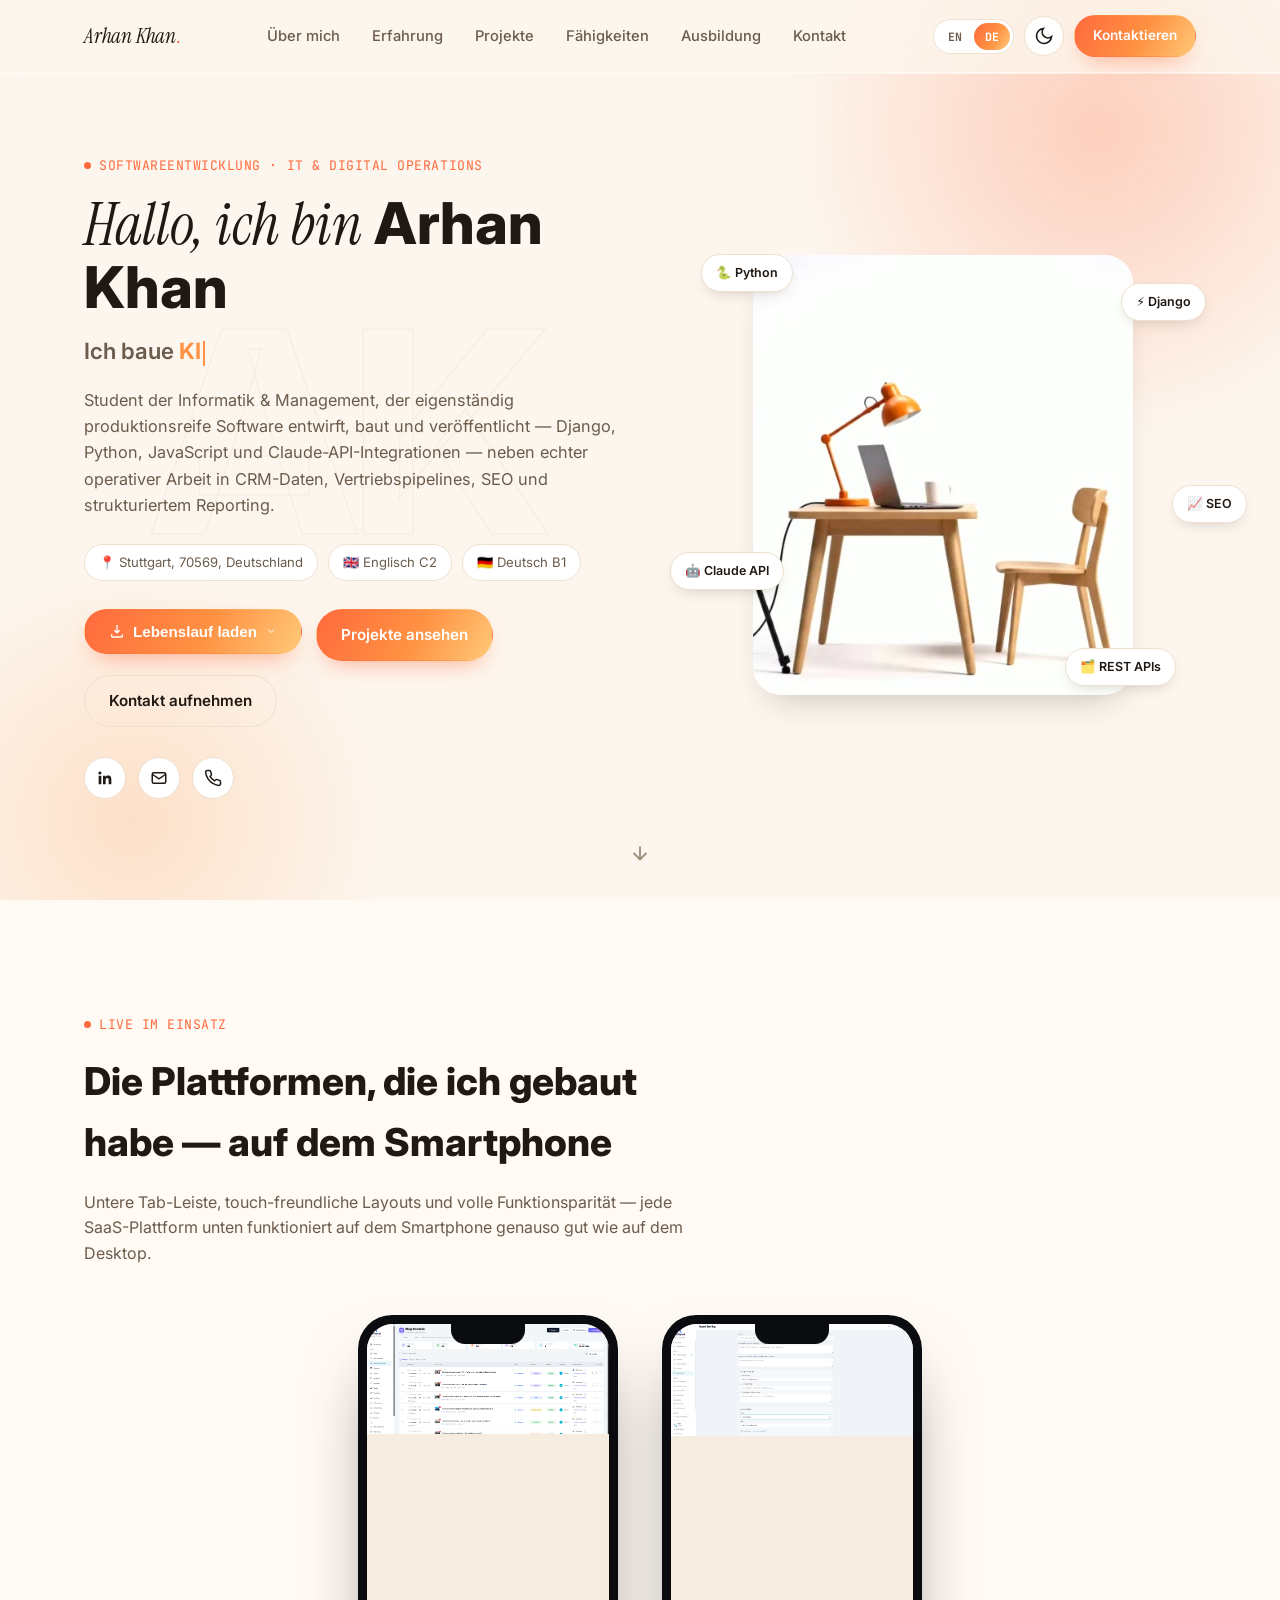
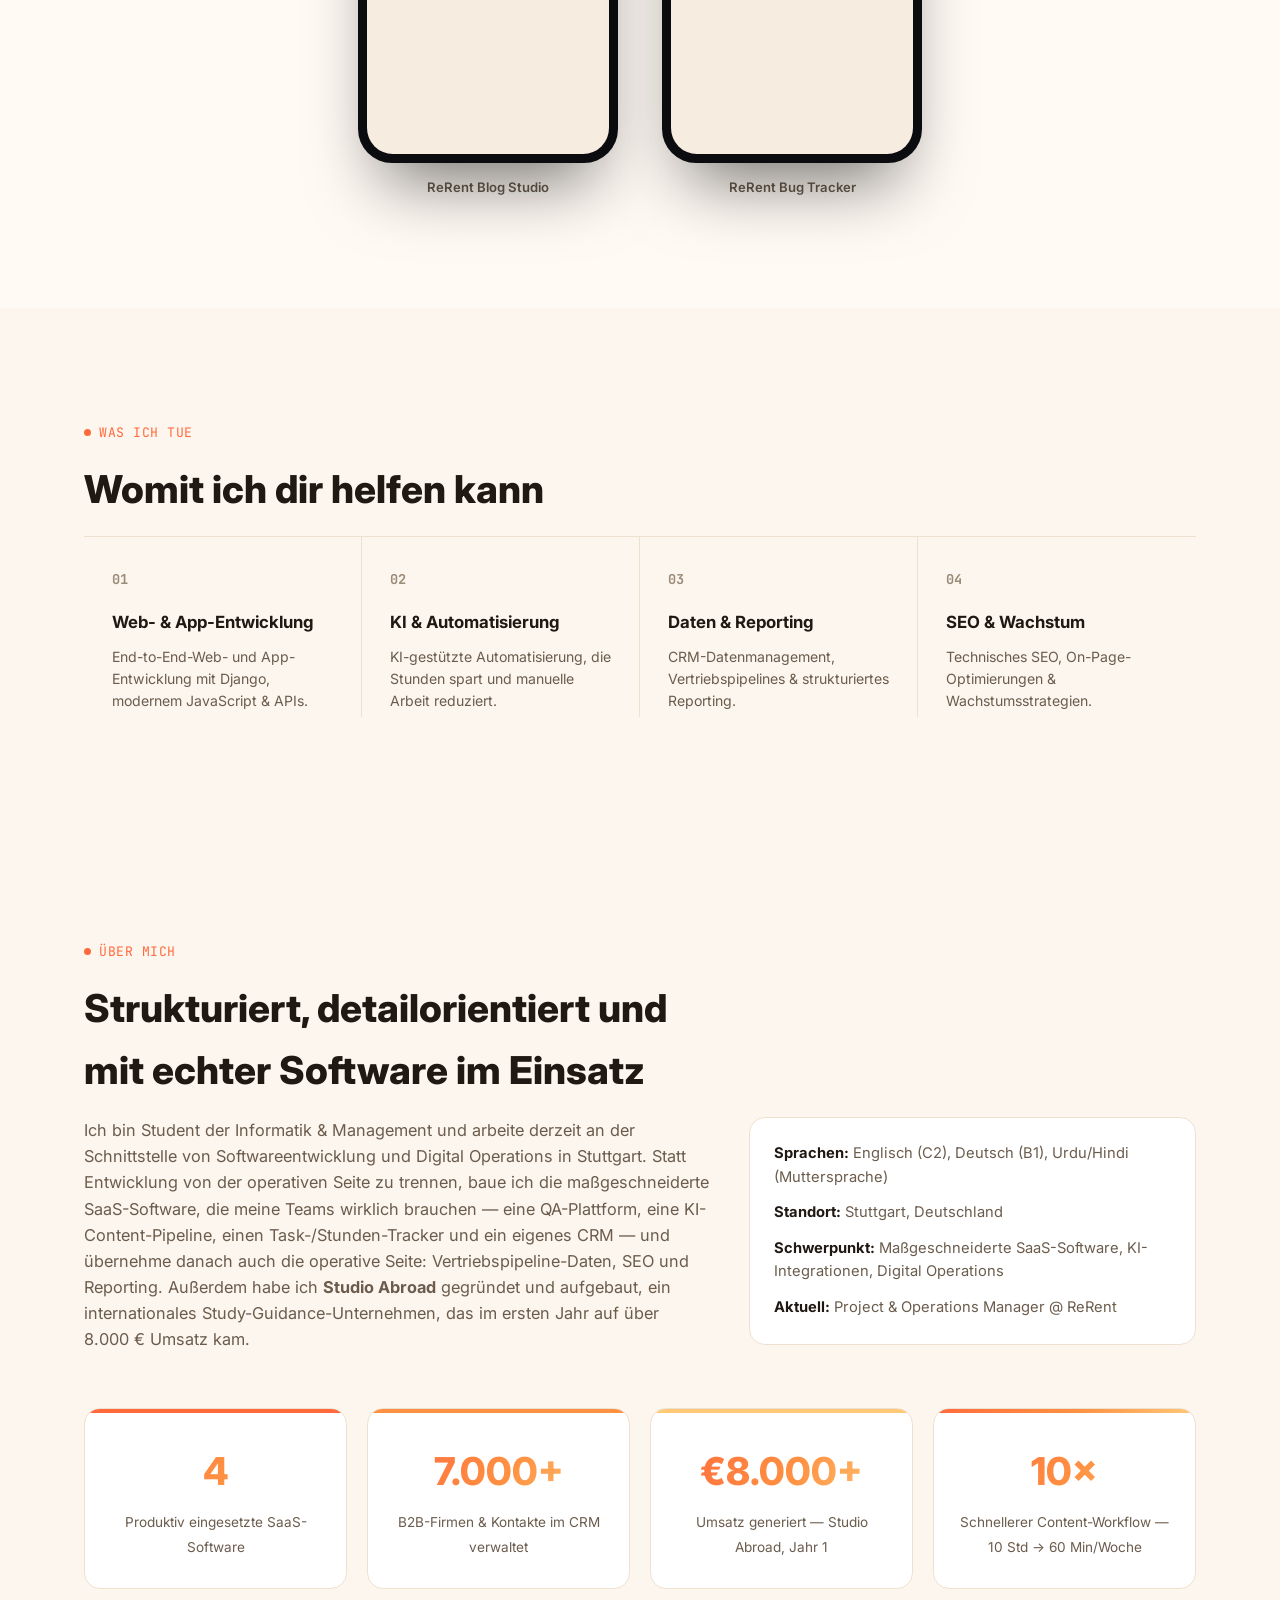
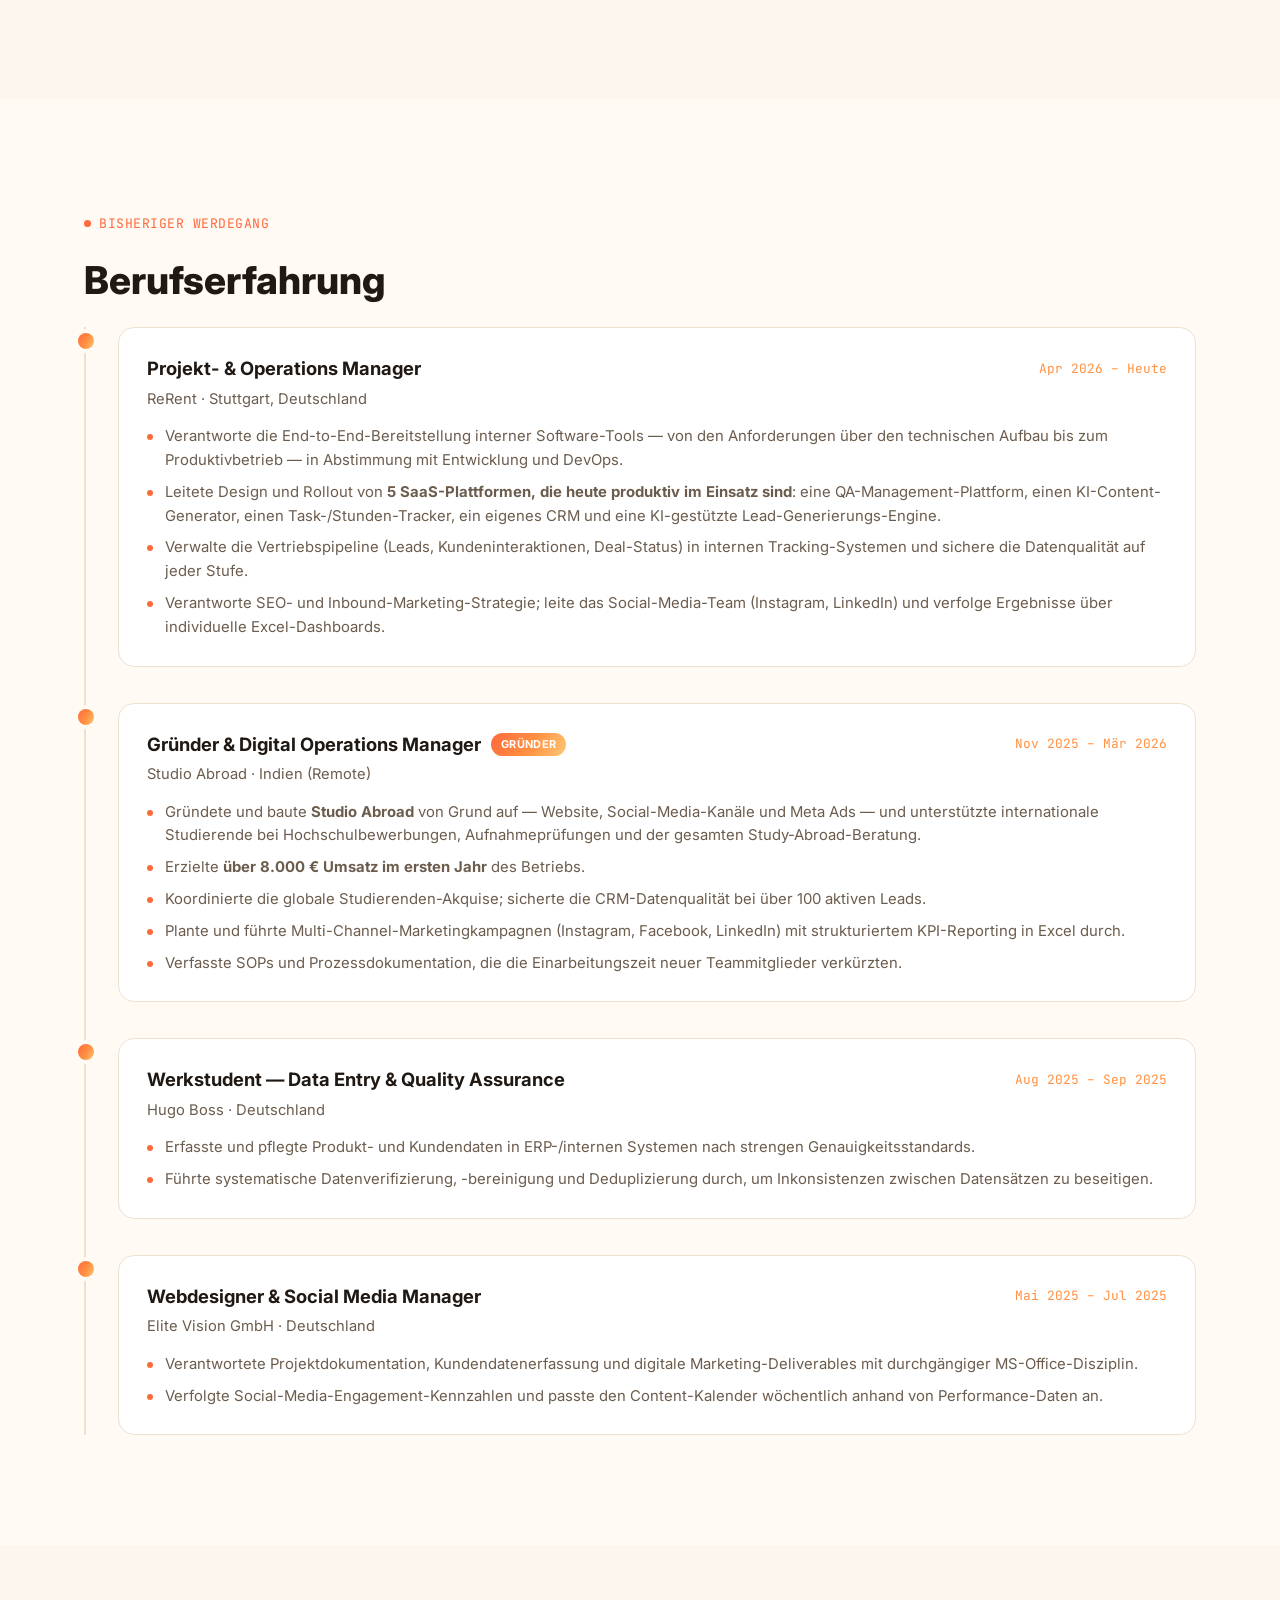
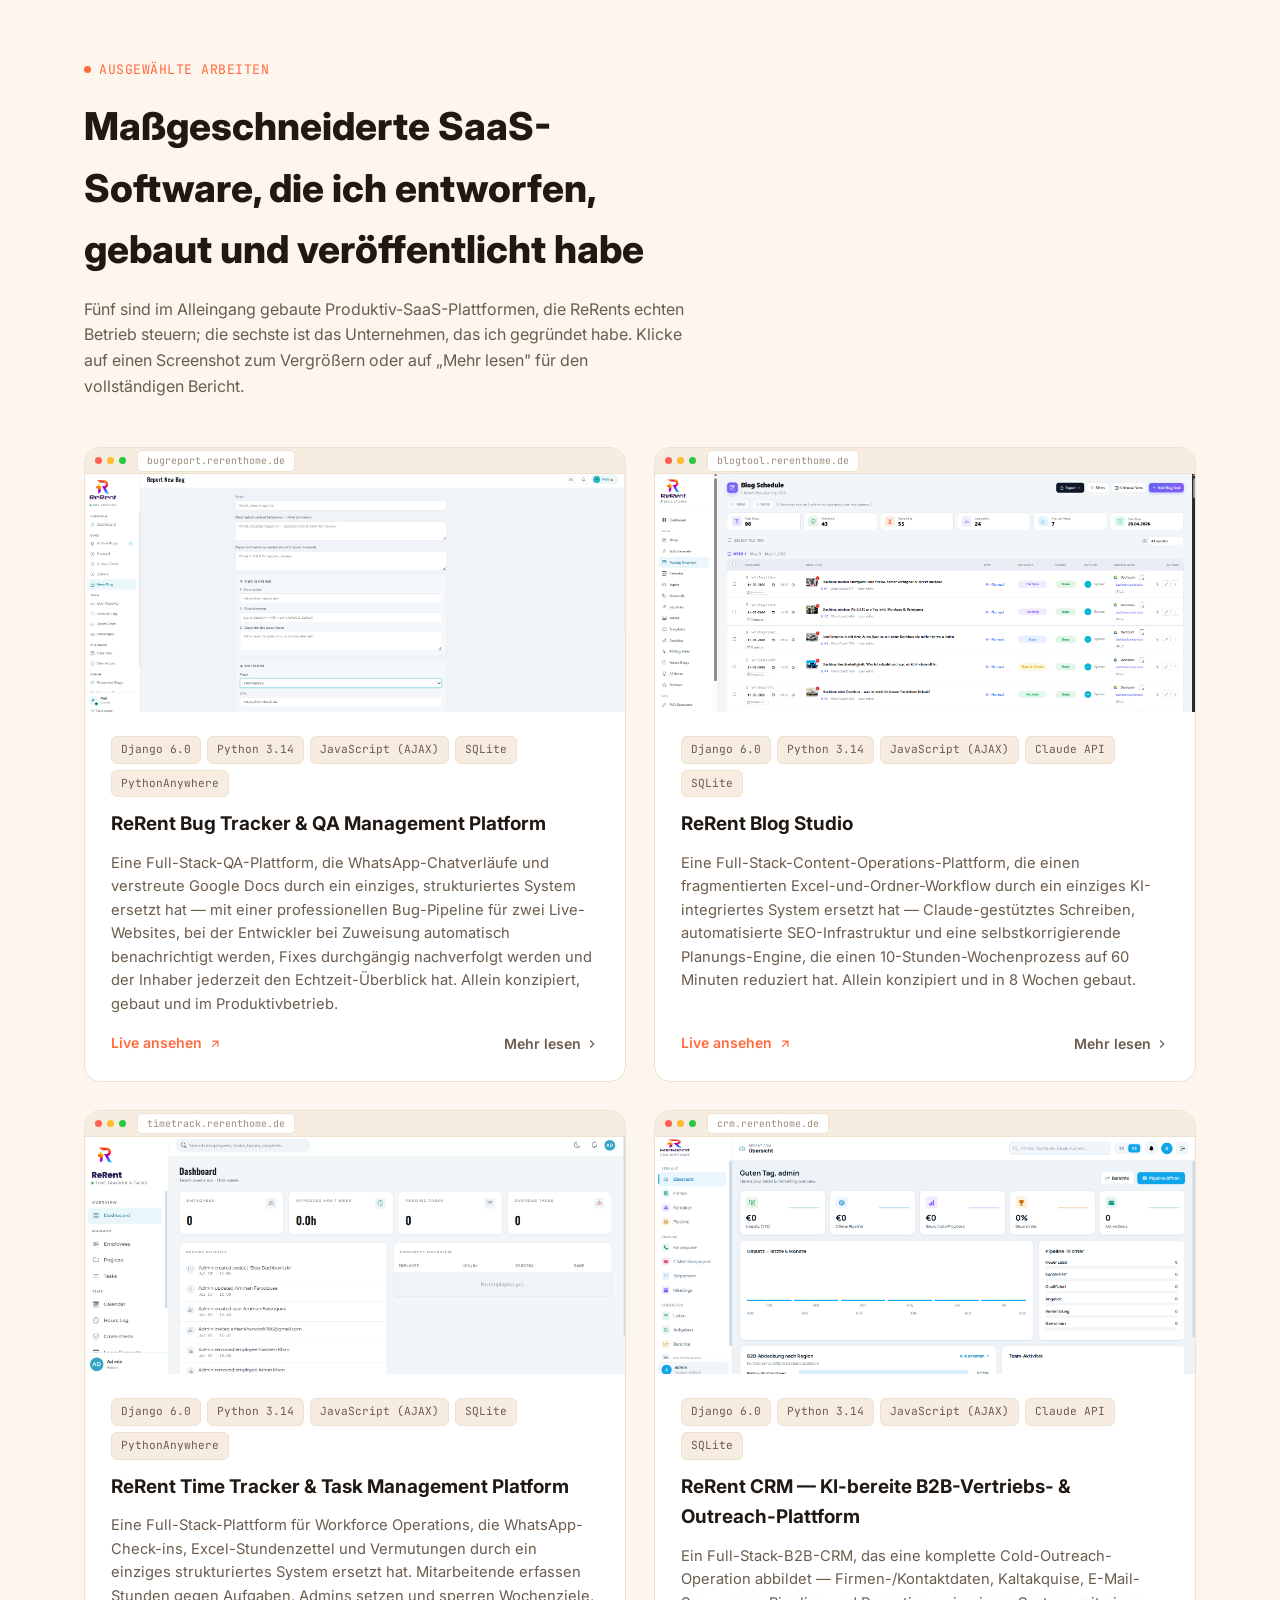
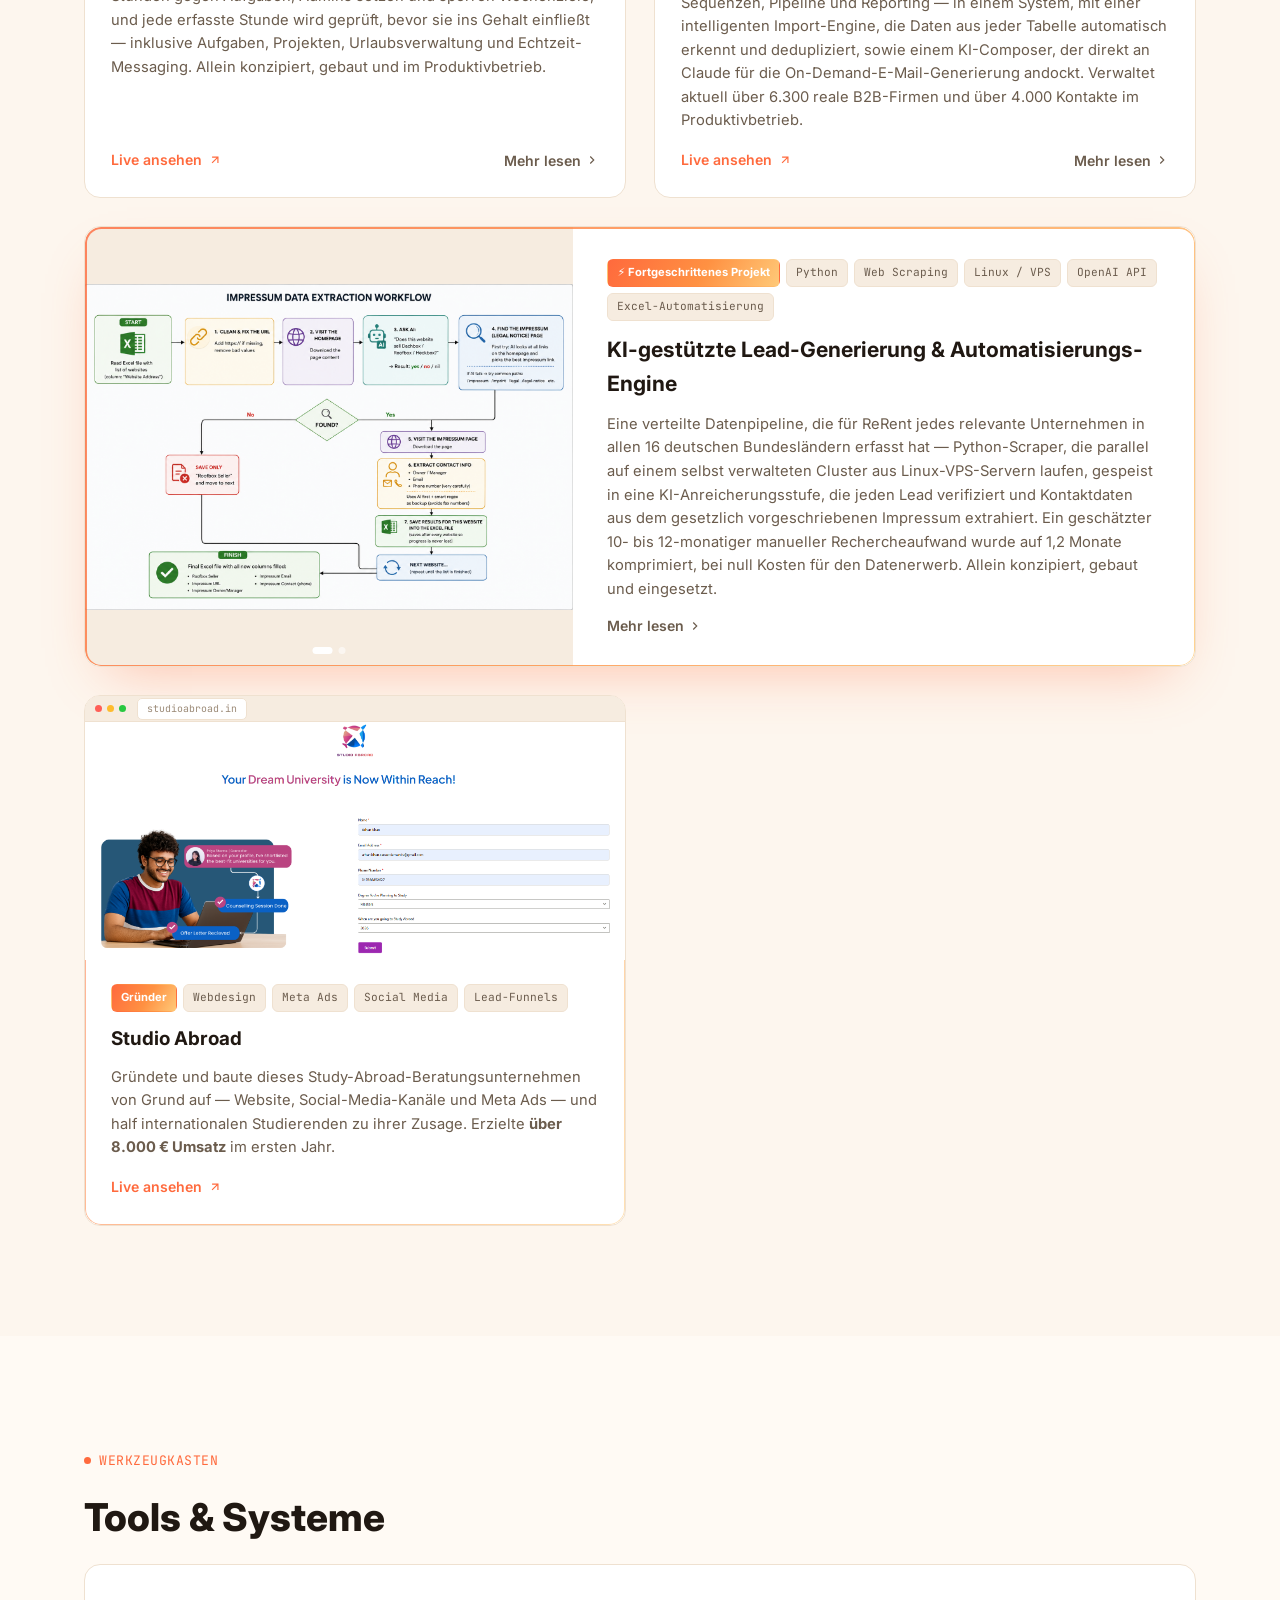
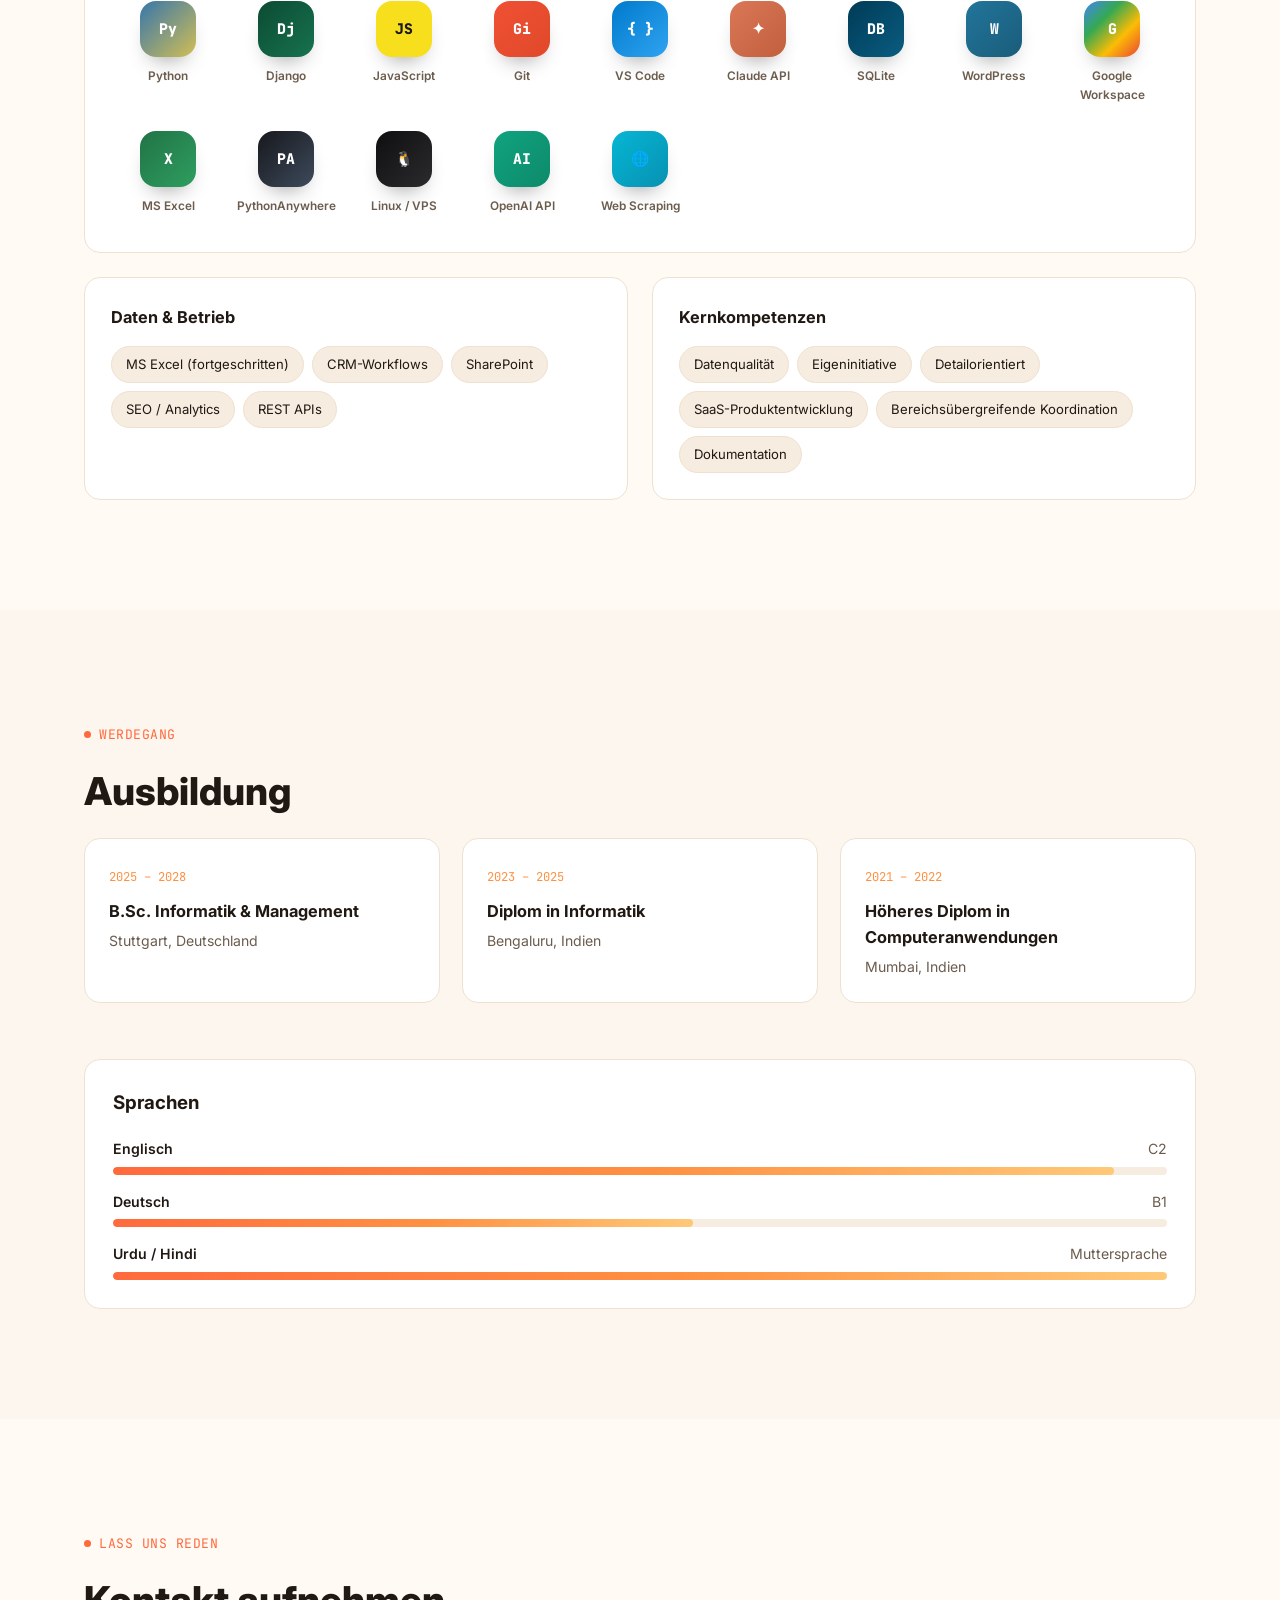
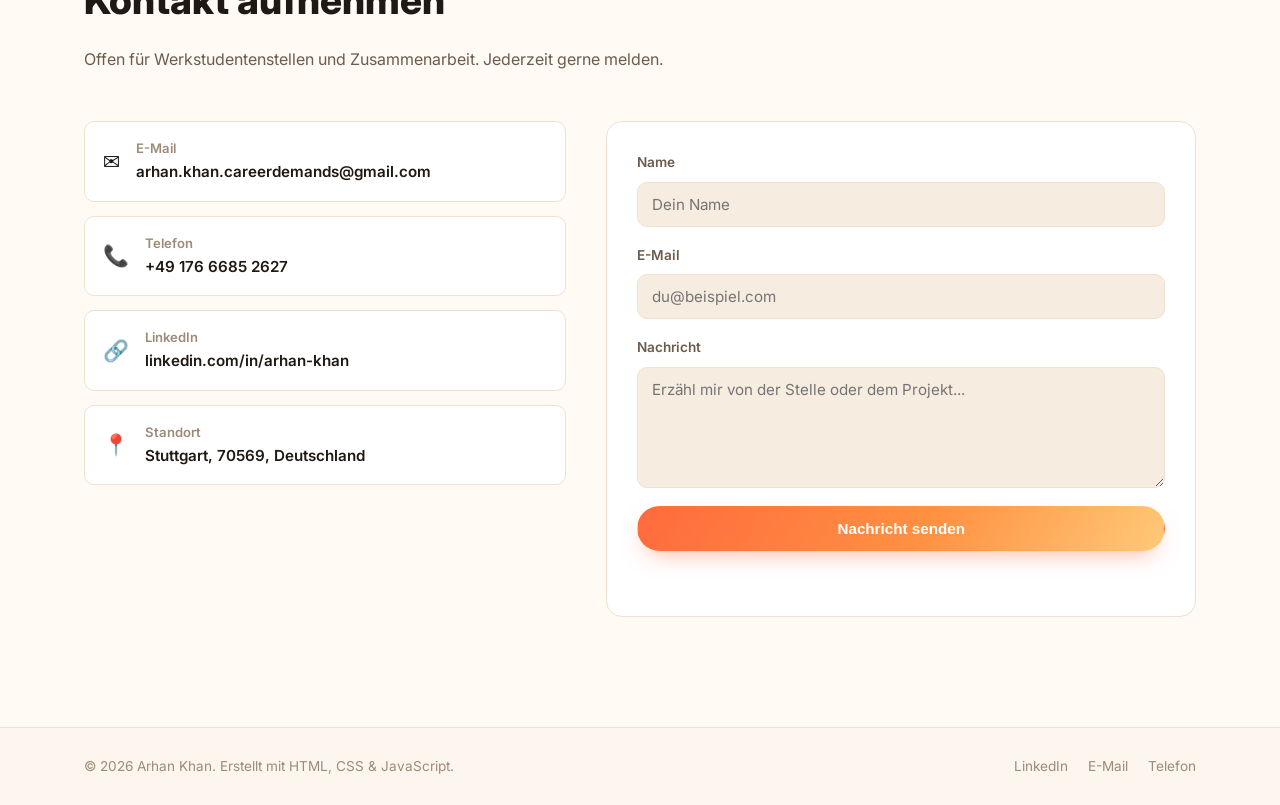
==== commit 8da983cb: "Revert box-edge regression and load/play race from last hero video fix - Drop the flat var(--bg) fil" ====
--- a/index.html
+++ b/index.html
@@ -17,7 +17,7 @@
 <link rel="preconnect" href="https://fonts.gstatic.com" crossorigin>
 <link href="https://fonts.googleapis.com/css2?family=Inter:wght@400;500;600;700;800&amp;family=JetBrains+Mono:wght@400;500&amp;family=Instrument+Serif:ital@0;1&amp;display=swap" rel="stylesheet">
 
-<link rel="stylesheet" href="css/style.css?v=27">
+<link rel="stylesheet" href="css/style.css?v=28">
 </head>
 <body>
 
@@ -1760,6 +1760,6 @@
   </div>
 </div>
 
-<script src="js/script.js?v=2"></script>
+<script src="js/script.js?v=3"></script>
 </body>
 </html>
--- a/css/style.css
+++ b/css/style.css
@@ -466,9 +466,6 @@
   margin: 0 auto;
   overflow: hidden;
   animation: hero-float 6s ease-in-out infinite;
-  /* resolved page background colour -- nothing to see under the video
-     before it paints its first frame, now that poster is gone. */
-  background: var(--bg);
 }
 .hero-video {
   position: absolute;
@@ -502,9 +499,13 @@
 ::-webkit-media-controls-start-playback-button { display: none !important; }
 
 /* static first-frame stills (extracted from each theme's own video, never
-   the old headshot) -- shown only as a silent fallback when autoplay is
-   rejected (iOS low-power/data-saver) or save-data mode skips the video
-   entirely. Hidden by default; JS toggles .is-shown. */
+   the old headshot). Hidden by default -- the wrap has no background of its
+   own (a flat var(--bg) fill was tried here and reintroduced the box-edge
+   mismatch on both themes, since a flat colour doesn't track the page's
+   real gradient), so before the video paints, the true page background
+   already shows through directly with nothing to mismatch. JS only shows
+   a still if autoplay is rejected (iOS low-power/data-saver) or save-data
+   mode skips the video entirely. */
 .hero-video-fallback-frame {
   position: absolute;
   inset: 0;
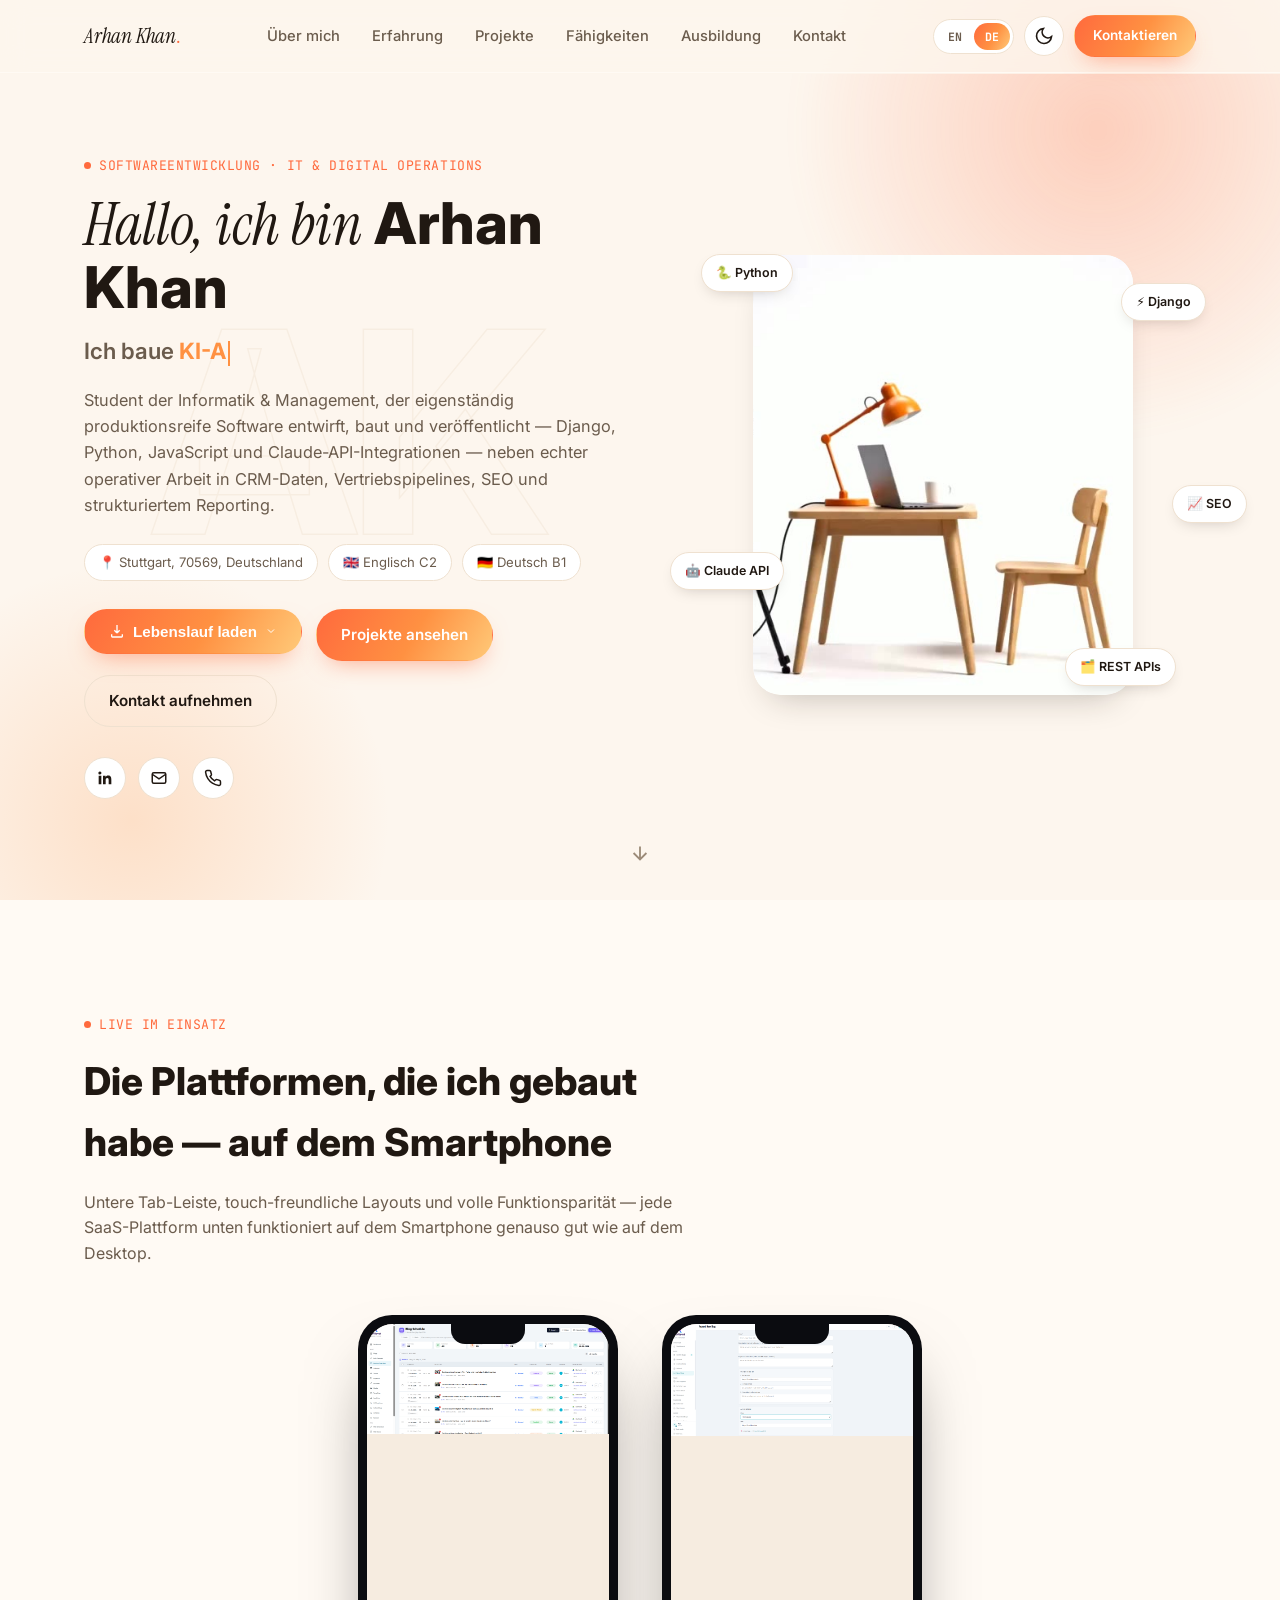
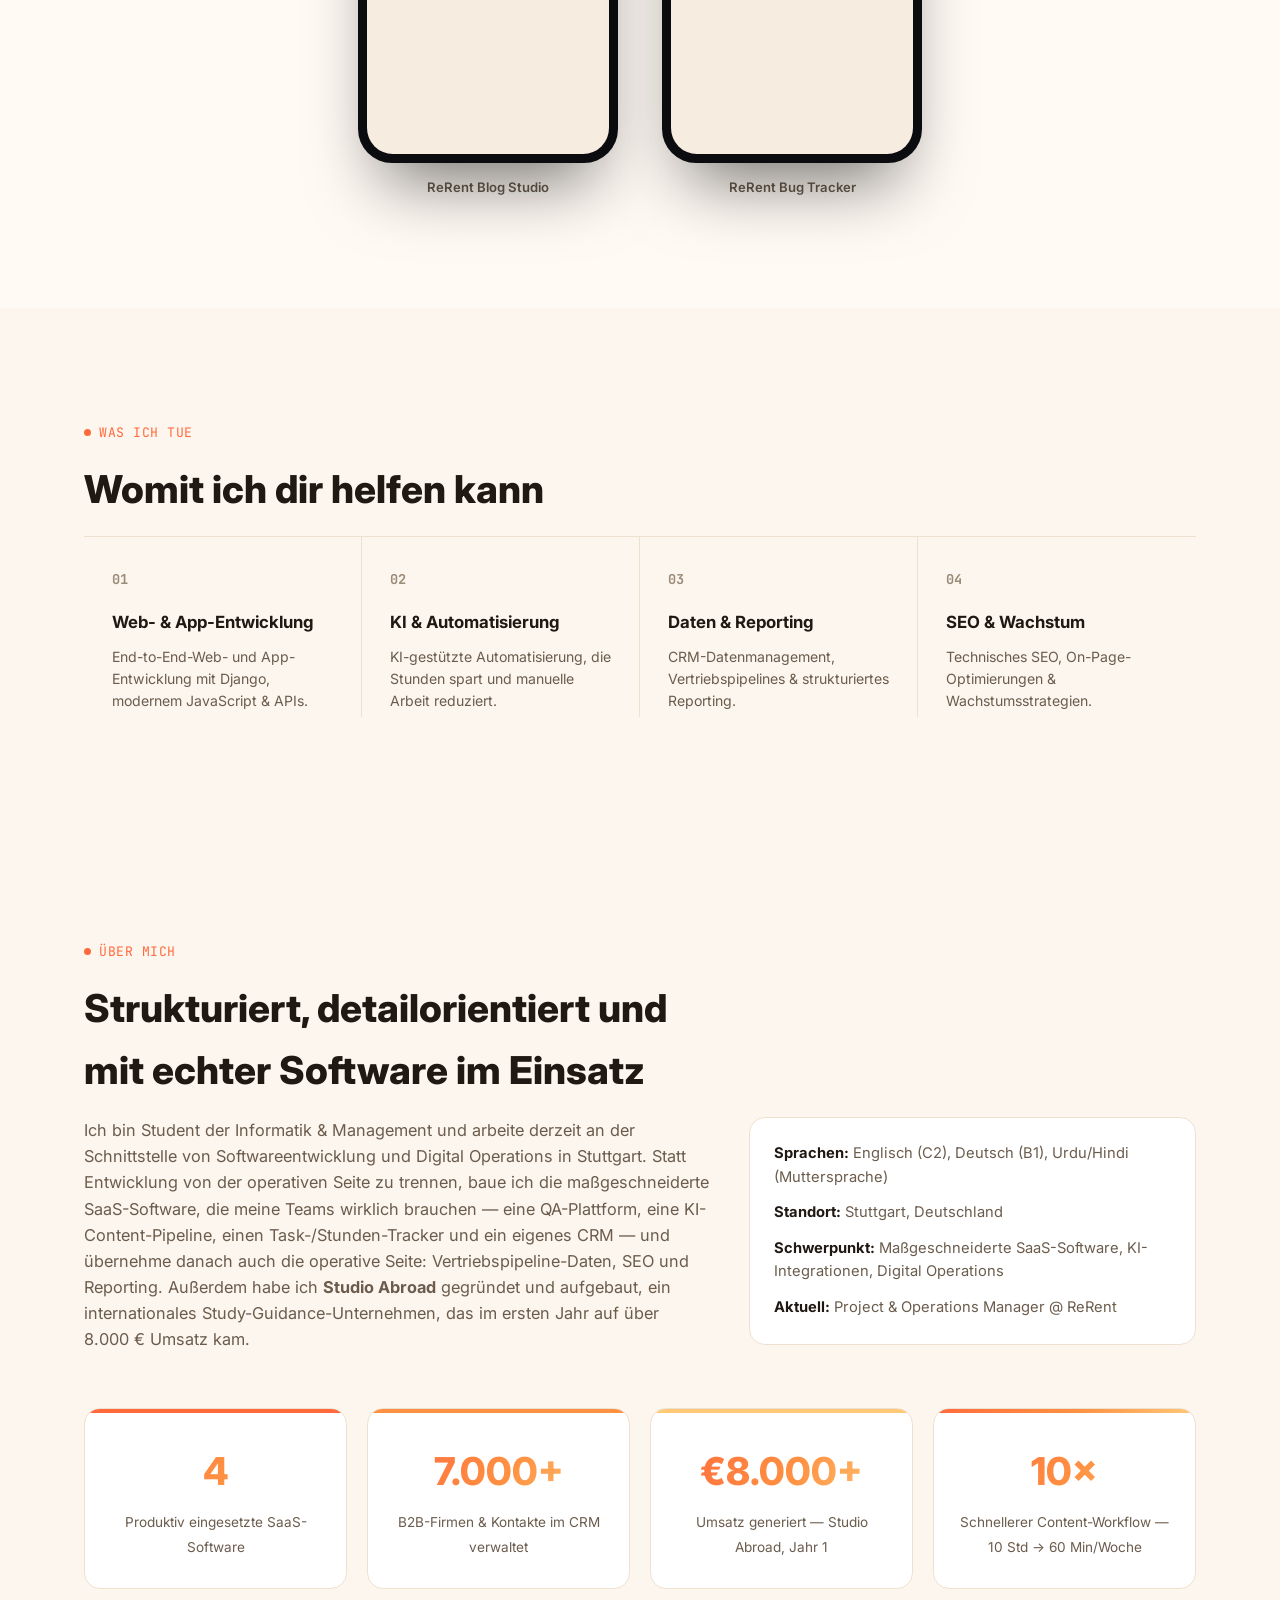
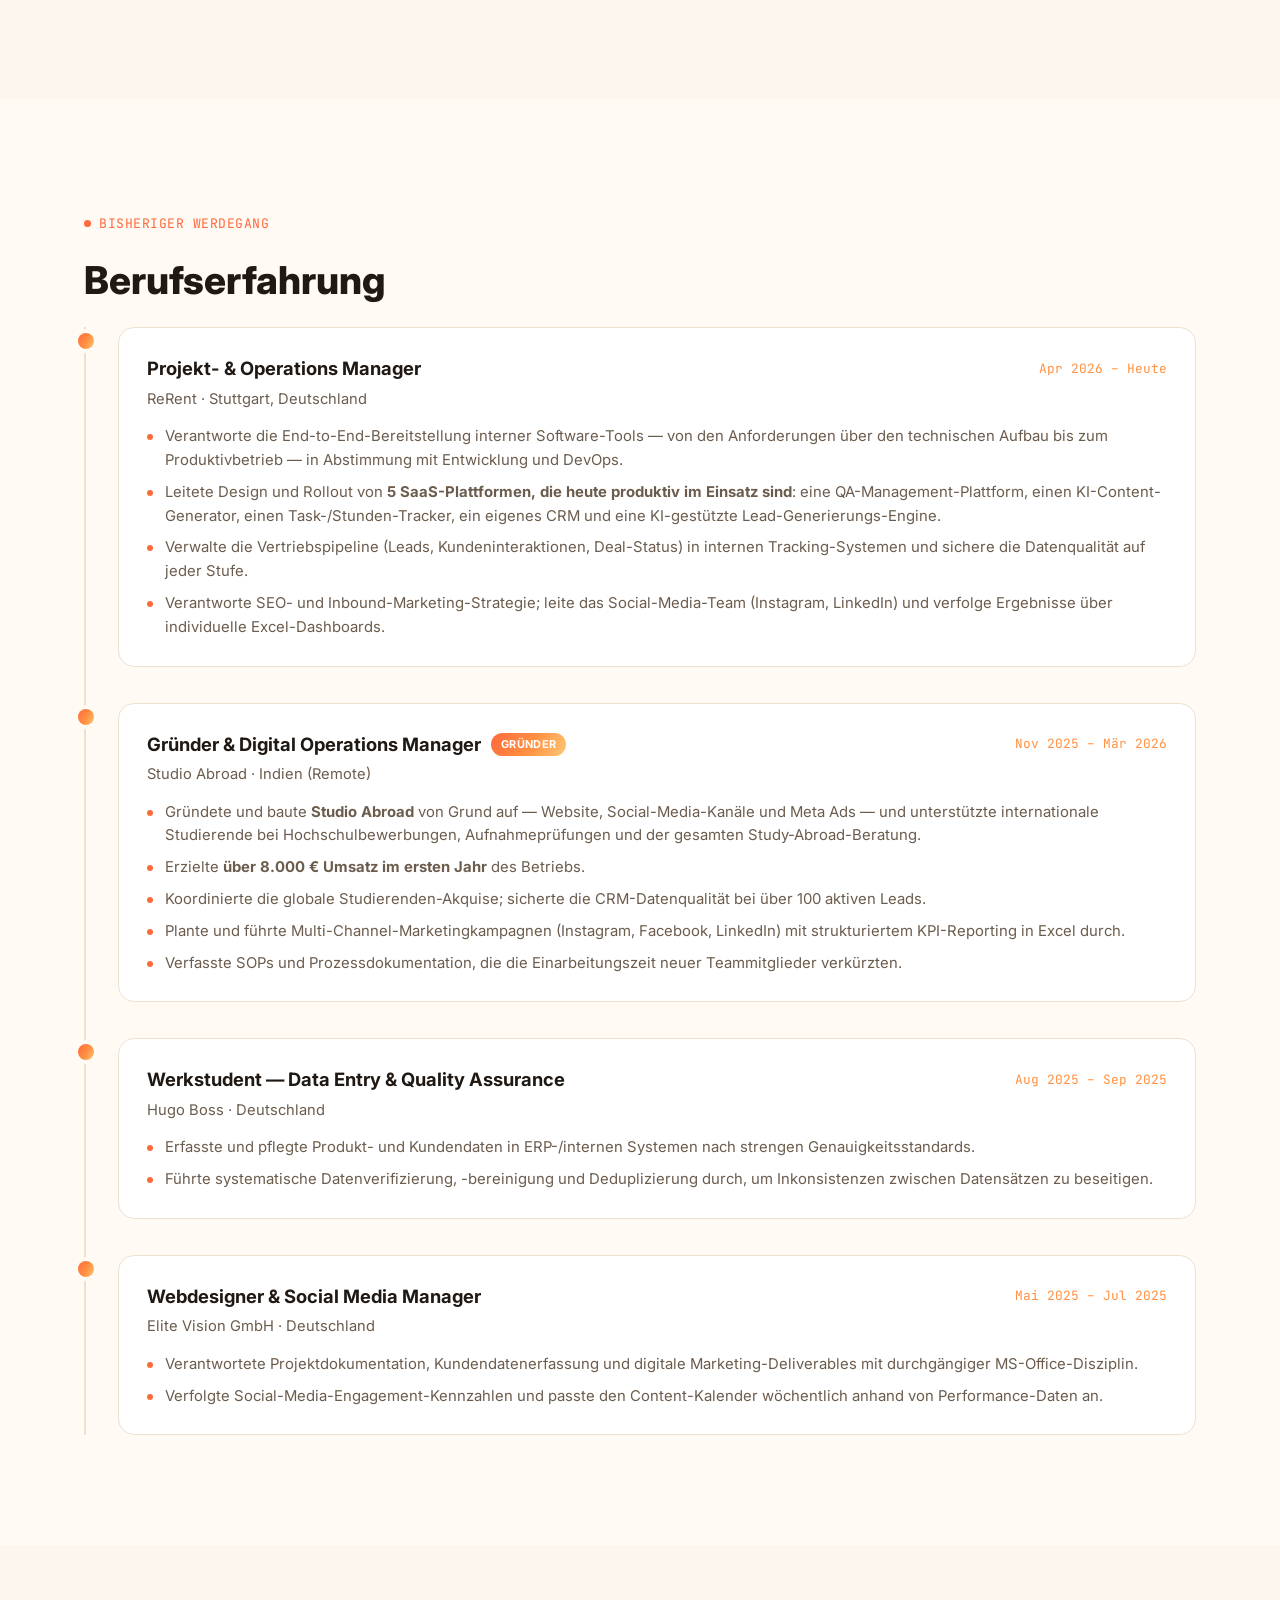
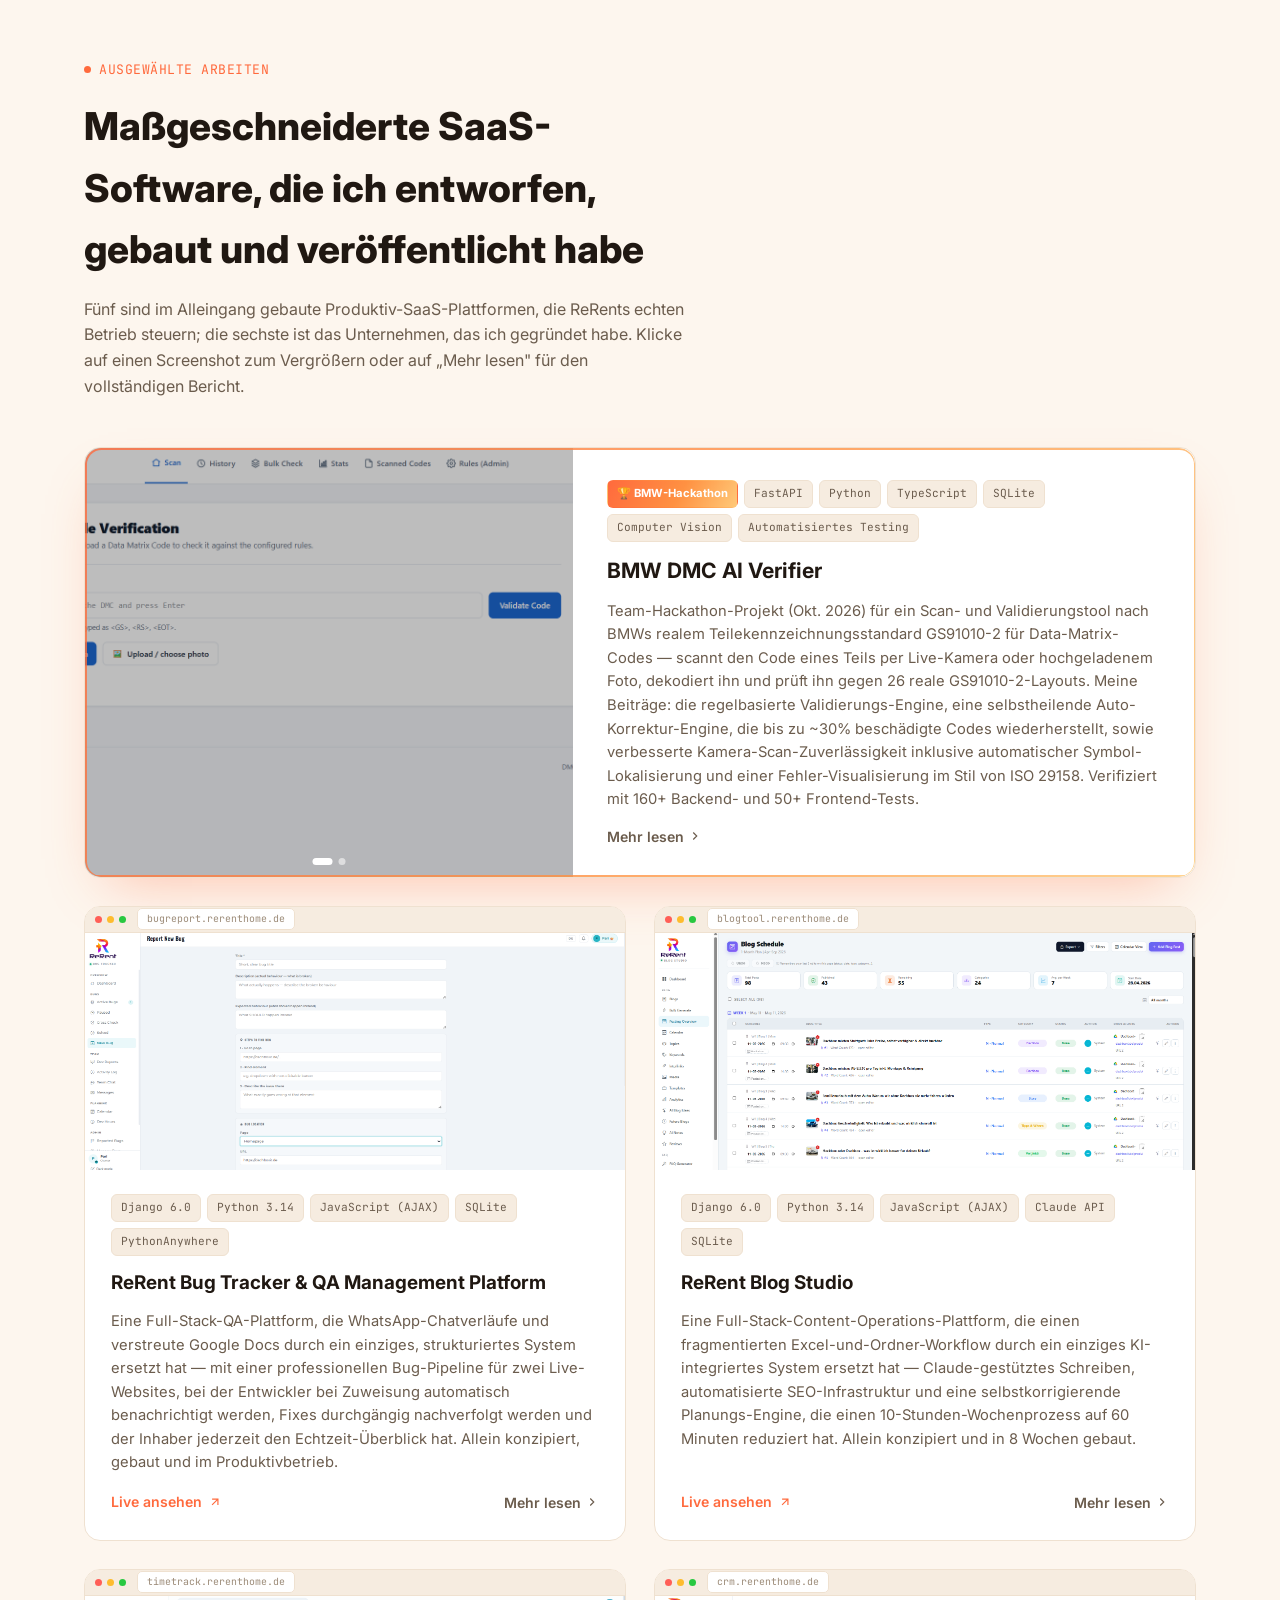
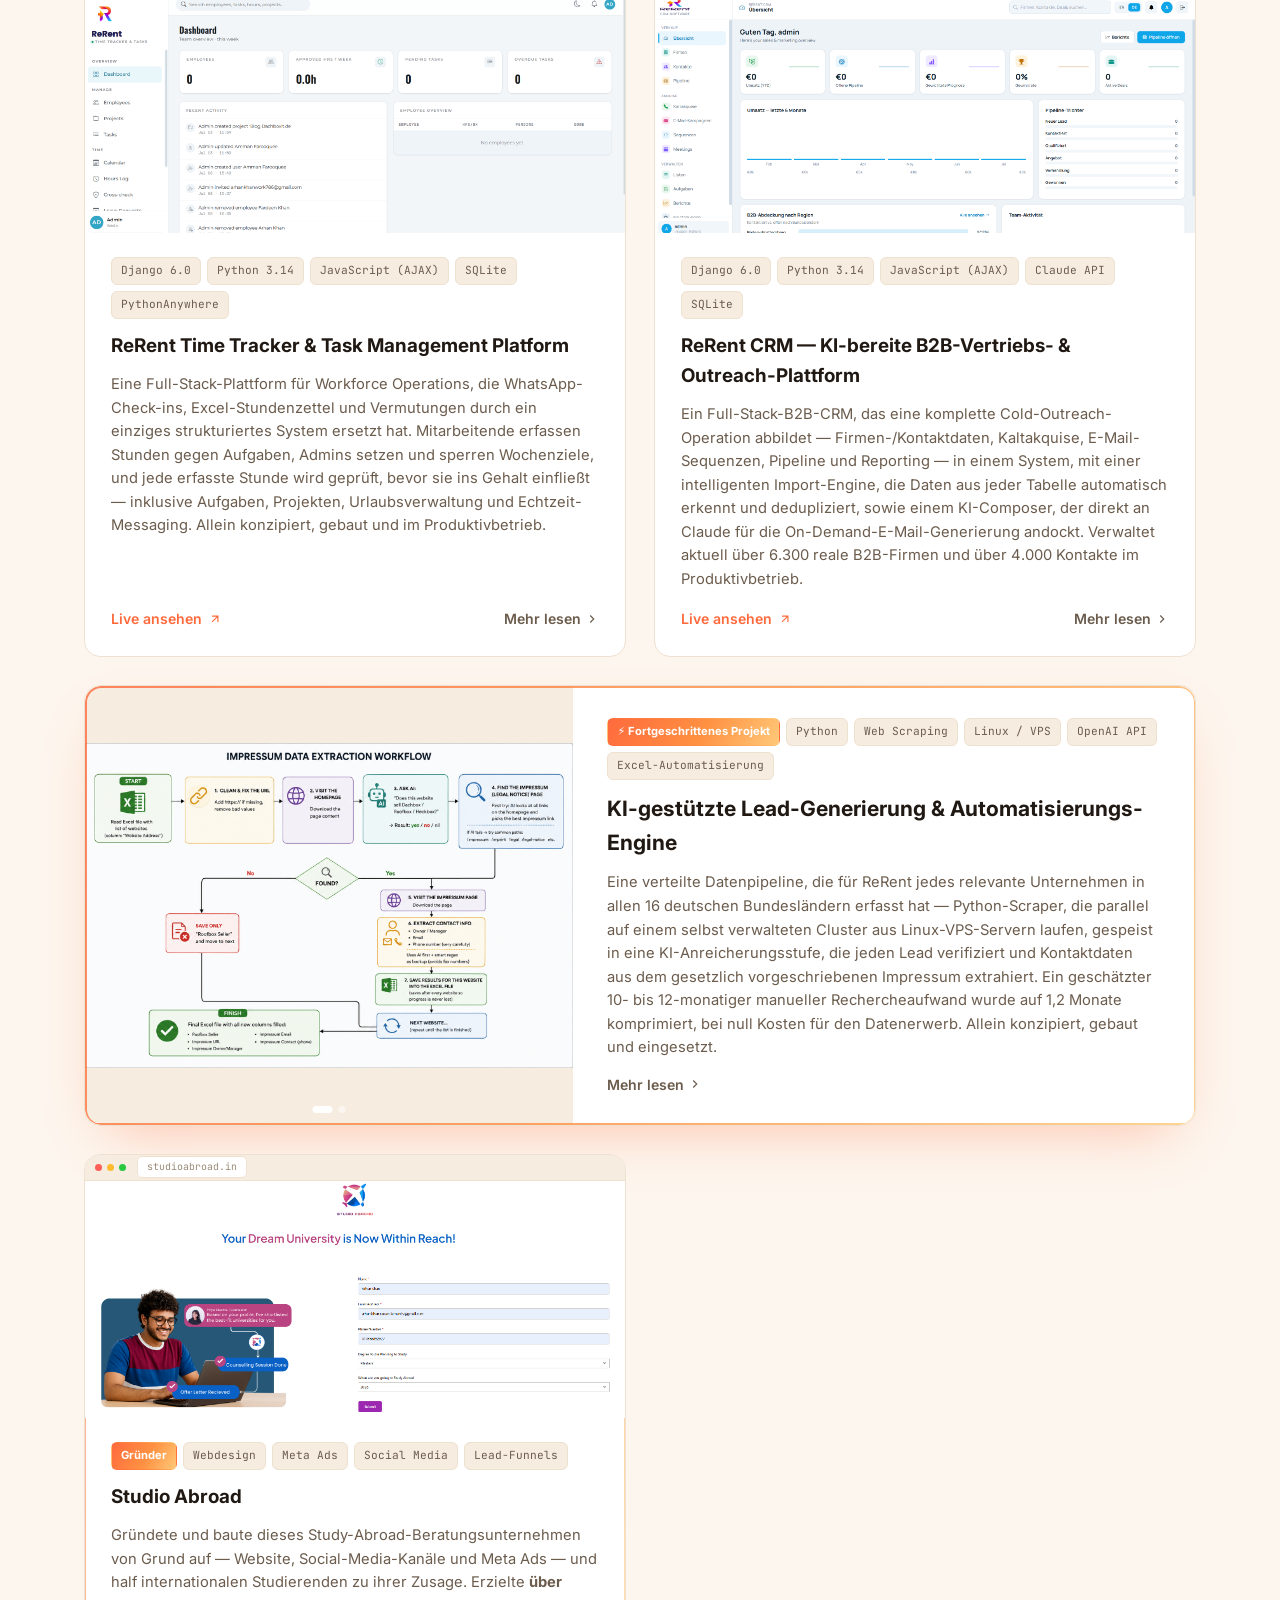
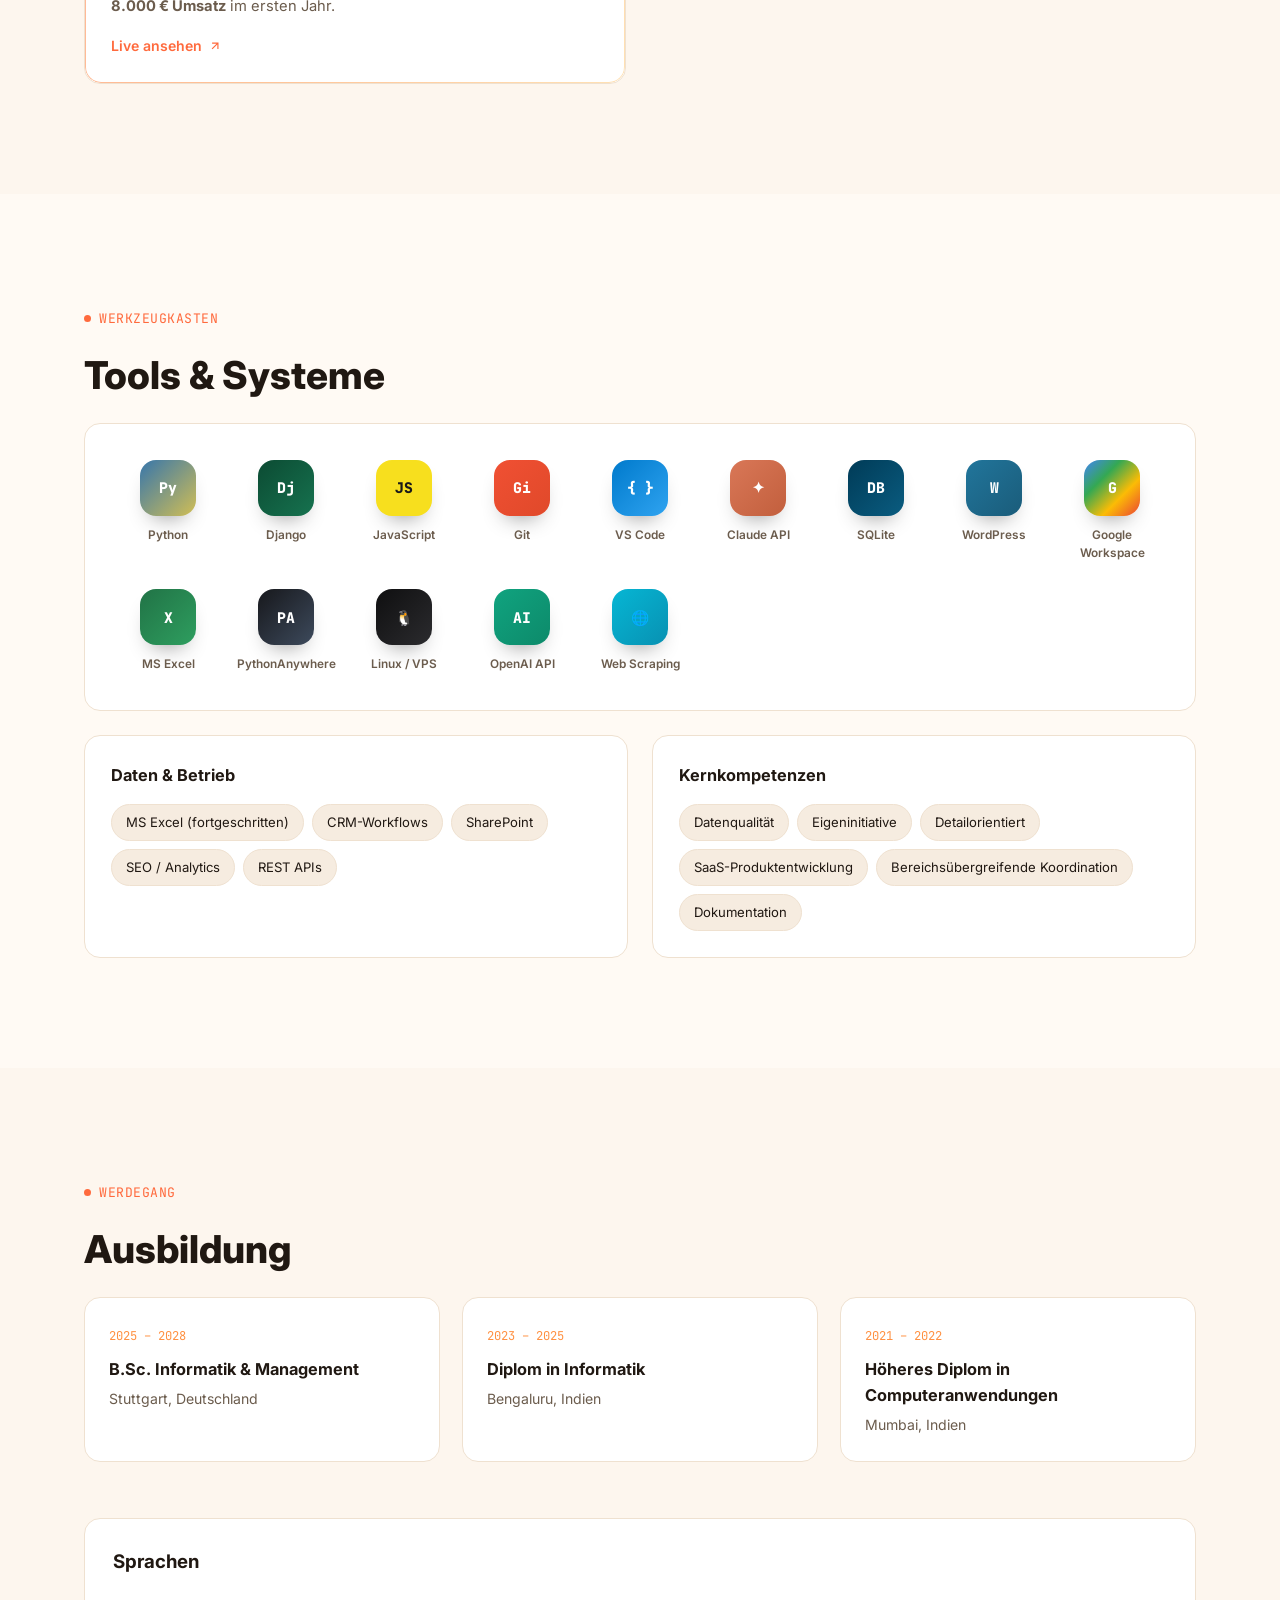
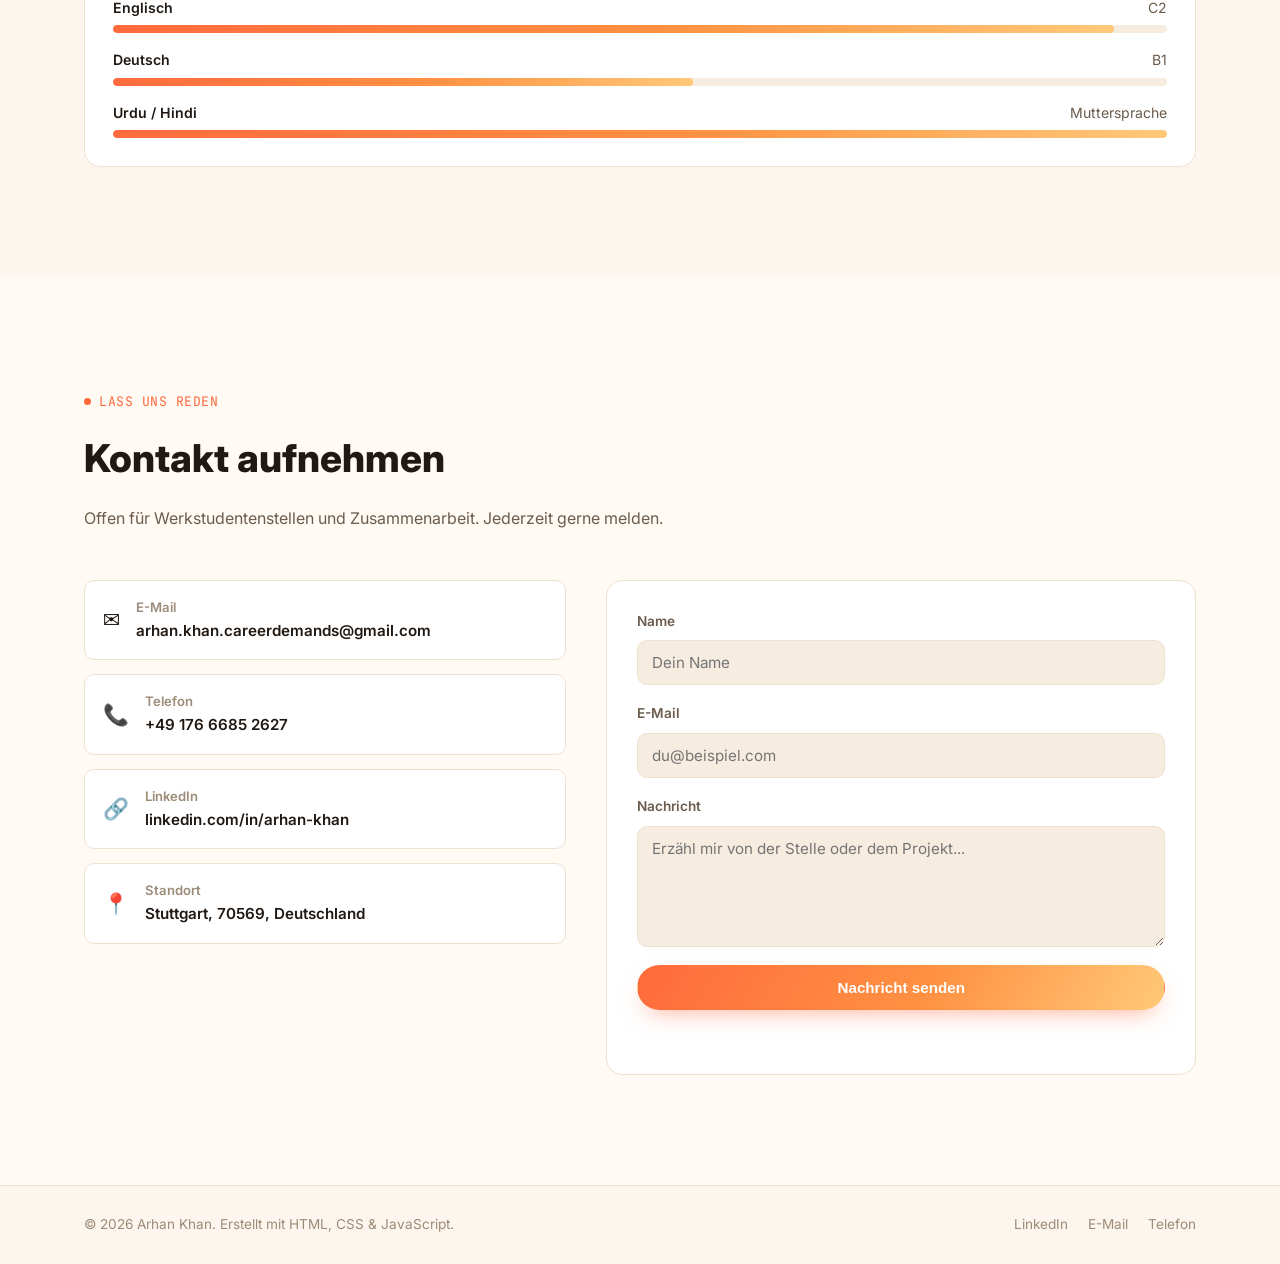
==== commit a9919f34: "Add BMW DMC AI Verifier project, fix mobile video autoplay, reduce mobile scroll - Phone-showcase vi" ====
--- a/index.html
+++ b/index.html
@@ -357,6 +357,15 @@
         <div class="exp-stat"><span class="exp-stat-num">€8K+</span><span class="exp-stat-label" data-lang="en" hidden>Revenue Generated</span><span class="exp-stat-label" data-lang="de">Umsatz generiert</span></div>
       </div>
 
+      <p class="timeline-swipe-hint reveal" data-lang="en" hidden>
+        <svg width="16" height="16" viewBox="0 0 24 24" fill="none" stroke="currentColor" stroke-width="2"><path d="M5 12h14M13 6l6 6-6 6"/></svg>
+        Swipe to see all roles
+      </p>
+      <p class="timeline-swipe-hint reveal" data-lang="de">
+        <svg width="16" height="16" viewBox="0 0 24 24" fill="none" stroke="currentColor" stroke-width="2"><path d="M5 12h14M13 6l6 6-6 6"/></svg>
+        Wische, um alle Stationen zu sehen
+      </p>
+
       <div class="timeline" data-lang="en" hidden>
 
         <article class="timeline-item reveal">
@@ -508,6 +517,44 @@
       <p class="section-sub reveal" data-lang="de">Fünf sind im Alleingang gebaute Produktiv-SaaS-Plattformen, die ReRents echten Betrieb steuern; die sechste ist das Unternehmen, das ich gegründet habe. Klicke auf einen Screenshot zum Vergrößern oder auf „Mehr lesen" für den vollständigen Bericht.</p>
 
       <div class="projects-grid" data-lang="en" hidden>
+
+        <!-- Project 0: BMW DMC AI Verifier (hackathon) -->
+        <article class="project-card project-card-featured reveal" data-project="bmw">
+          <div class="project-media">
+            <div class="media-frame media-carousel">
+              <div class="carousel-track">
+                <div class="carousel-slide is-active">
+                  <div class="media-img-wrap">
+                    <img src="assets/images/bmw-dmc-1.png" alt="BMW DMC AI Verifier — DMC Code Verification scan screen screenshot" loading="lazy" data-hint="assets/images/bmw-dmc-1.png">
+                  </div>
+                </div>
+                <div class="carousel-slide">
+                  <div class="media-img-wrap">
+                    <img src="assets/images/bmw-dmc-2.png" alt="BMW DMC AI Verifier — Scanned Codes archive showing valid and invalid results screenshot" loading="lazy" data-hint="assets/images/bmw-dmc-2.png">
+                  </div>
+                </div>
+              </div>
+              <button type="button" class="carousel-arrow carousel-prev" aria-label="Previous image">‹</button>
+              <button type="button" class="carousel-arrow carousel-next" aria-label="Next image">›</button>
+              <div class="carousel-dots">
+                <button type="button" class="carousel-dot active" aria-label="Show scan screen"></button>
+                <button type="button" class="carousel-dot" aria-label="Show scanned codes archive"></button>
+              </div>
+            </div>
+          </div>
+          <div class="project-body">
+            <div class="project-tags">
+              <span class="tag tag-featured">🏆 BMW Hackathon</span><span class="tag">FastAPI</span><span class="tag">Python</span><span class="tag">TypeScript</span><span class="tag">SQLite</span><span class="tag">Computer Vision</span><span class="tag">Automated Testing</span>
+            </div>
+            <h3>BMW DMC AI Verifier</h3>
+            <p>Team hackathon project (Oct 2026) building a scanning and validation tool for BMW's real GS91010-2 Data Matrix Code part-marking standard — scans a part's code via live camera or uploaded photo, decodes it, and checks it against 26 real GS91010-2 layouts. My contributions: the rule validation engine, a self-healing auto-correction engine that recovers codes damaged by up to ~30%, and camera-scanning reliability improvements including automatic symbol localization and an ISO 29158-style defect visualization. Verified with 160+ backend and 50+ frontend automated tests.</p>
+            <div class="project-actions">
+              <button type="button" class="read-more-btn" data-detail="bmw">
+                Read more <svg width="14" height="14" viewBox="0 0 24 24" fill="none" stroke="currentColor" stroke-width="2"><path d="m9 6 6 6-6 6"/></svg>
+              </button>
+            </div>
+          </div>
+        </article>
 
         <!-- Project 1: QA / Bug Tracker -->
         <article class="project-card reveal" data-project="qa">
@@ -698,6 +745,44 @@
 
       <div class="projects-grid" data-lang="de">
 
+        <!-- Project 0: BMW DMC AI Verifier (Hackathon, DE) -->
+        <article class="project-card project-card-featured reveal" data-project="bmw-de">
+          <div class="project-media">
+            <div class="media-frame media-carousel">
+              <div class="carousel-track">
+                <div class="carousel-slide is-active">
+                  <div class="media-img-wrap">
+                    <img src="assets/images/bmw-dmc-1.png" alt="BMW DMC AI Verifier — Scan-Bildschirm Screenshot" loading="lazy" data-hint="assets/images/bmw-dmc-1.png">
+                  </div>
+                </div>
+                <div class="carousel-slide">
+                  <div class="media-img-wrap">
+                    <img src="assets/images/bmw-dmc-2.png" alt="BMW DMC AI Verifier — Archiv gescannter Codes mit gültigen und ungültigen Ergebnissen Screenshot" loading="lazy" data-hint="assets/images/bmw-dmc-2.png">
+                  </div>
+                </div>
+              </div>
+              <button type="button" class="carousel-arrow carousel-prev" aria-label="Vorheriges Bild">‹</button>
+              <button type="button" class="carousel-arrow carousel-next" aria-label="Nächstes Bild">›</button>
+              <div class="carousel-dots">
+                <button type="button" class="carousel-dot active" aria-label="Scan-Bildschirm anzeigen"></button>
+                <button type="button" class="carousel-dot" aria-label="Archiv gescannter Codes anzeigen"></button>
+              </div>
+            </div>
+          </div>
+          <div class="project-body">
+            <div class="project-tags">
+              <span class="tag tag-featured">🏆 BMW-Hackathon</span><span class="tag">FastAPI</span><span class="tag">Python</span><span class="tag">TypeScript</span><span class="tag">SQLite</span><span class="tag">Computer Vision</span><span class="tag">Automatisiertes Testing</span>
+            </div>
+            <h3>BMW DMC AI Verifier</h3>
+            <p>Team-Hackathon-Projekt (Okt. 2026) für ein Scan- und Validierungstool nach BMWs realem Teilekennzeichnungsstandard GS91010-2 für Data-Matrix-Codes — scannt den Code eines Teils per Live-Kamera oder hochgeladenem Foto, dekodiert ihn und prüft ihn gegen 26 reale GS91010-2-Layouts. Meine Beiträge: die regelbasierte Validierungs-Engine, eine selbstheilende Auto-Korrektur-Engine, die bis zu ~30% beschädigte Codes wiederherstellt, sowie verbesserte Kamera-Scan-Zuverlässigkeit inklusive automatischer Symbol-Lokalisierung und einer Fehler-Visualisierung im Stil von ISO 29158. Verifiziert mit 160+ Backend- und 50+ Frontend-Tests.</p>
+            <div class="project-actions">
+              <button type="button" class="read-more-btn" data-detail="bmw-de">
+                Mehr lesen <svg width="14" height="14" viewBox="0 0 24 24" fill="none" stroke="currentColor" stroke-width="2"><path d="m9 6 6 6-6 6"/></svg>
+              </button>
+            </div>
+          </div>
+        </article>
+
         <!-- Project 1: QA / Bug Tracker (DE) -->
         <article class="project-card reveal" data-project="qa-de">
           <div class="project-media">
@@ -1352,6 +1437,82 @@
         <p>Was früher ein Satz getrennter Tabellen war, ist jetzt ein System, das seine eingehenden Daten selbst erkennt und dedupliziert, einen 6.300-Firmen-Datensatz mit einem Klick in saubere, kampagnenfertige Listen segmentiert und dem Vertriebsteam eine echte Pipeline, eine echte Prognose und eine echte Anrufwarteschlange gibt — mit einem KI-Composer, der bereits gebaut und bereit ist, mit einem echten Modell jede generierte E-Mail noch smarter zu machen.</p>
       </div>
       <a href="http://crm.rerenthome.de/" target="_blank" rel="noopener" class="btn btn-primary detail-live-link">Live ansehen ↗</a>
+    </template>
+
+    <template id="detail-bmw">
+      <div class="detail-media">
+        <div class="media-img-wrap"><img src="assets/images/bmw-dmc-1.png" alt="BMW DMC AI Verifier — DMC Code Verification scan screen"></div>
+      </div>
+      <div class="detail-head">
+        <h3>BMW DMC AI Verifier</h3>
+        <p class="detail-tagline">FastAPI · Python · TypeScript · SQLite · Pydantic · zxing-wasm · Computer Vision · Automated Testing</p>
+        <p class="detail-role">Role: Team hackathon project (Oct 2026) &nbsp;·&nbsp; Not an official BMW tool — built around BMW's published standard</p>
+        <div class="detail-stats">
+          <span class="stat-chip">26 GS91010-2 layouts validated</span>
+          <span class="stat-chip">Auto-repairs codes damaged up to ~30%</span>
+          <span class="stat-chip">160+ backend · 50+ frontend tests</span>
+        </div>
+      </div>
+      <div class="detail-body">
+        <h4>What it is</h4>
+        <p>A web app that scans Data Matrix Codes — the 2D codes laser-marked or stamped onto automotive parts — using a live camera or an uploaded photo, decodes them, and checks them against BMW's real GS91010-2:2024-12 part-marking standard: the spec that defines exactly how these codes must be structured (dates, day-of-year encoding, batch and part data, and more).</p>
+
+        <h4>The problem</h4>
+        <p>Part-marking codes are easy to get wrong: a bad date field, a malformed data segment, a print damaged during manufacturing. The official standard that defines "correct" is a long, dense specification nobody checks by eye. A code that fails silently breaks traceability further down the line, where recalls, warranty claims, and supply chain audits all depend on being able to reliably read it back.</p>
+
+        <h4>What I built</h4>
+        <ul>
+          <li><strong>Rule validation engine</strong> covering 26 real layouts from the GS91010-2 standard: decodes every field in a scanned code and checks it against every layout it could plausibly match, ranking matches by plausibility when more than one fits.</li>
+          <li><strong>Self-healing auto-correction engine:</strong> when a code fails, it tries plausible single-character fixes — the kind of error a damaged print or a misread scan produces — and can recover codes with up to roughly 25–30% damage, suggesting a likely repair without ever changing the actual pass/fail verdict.</li>
+          <li><strong>Camera-scanning reliability improvements:</strong> automatic symbol localization so the app crops to the actual code in frame instead of decoding a whole noisy camera image, which measurably improved real-world scan success.</li>
+          <li>An <strong>ISO 29158-style defect visualization</strong> showing exactly where and why a code failed, instead of a plain pass/fail message.</li>
+          <li>An automated test suite: <strong>160+ backend tests, 50+ frontend tests</strong>, covering the engine and the scanning logic.</li>
+        </ul>
+
+        <h4>Why it's useful</h4>
+        <p>Turns a manual, spec-lookup-heavy quality check into an instant scan-and-explain result: point a camera at a part, get a verdict, and if it fails, get a plain-English explanation of exactly which field is wrong plus a suggested fix — without anyone needing the GS91010-2 standard memorized.</p>
+
+        <h4>Tech stack</h4>
+        <p>Python, FastAPI, TypeScript, SQLite, Pydantic, zxing-wasm (Data Matrix decoding), the Effect library (TypeScript), HTMX, Canvas-based image processing for camera capture and cropping, an AI layer for plain-English explanations only — the rule engine alone decides valid/invalid — plus Pytest and Jasmine for automated testing.</p>
+      </div>
+    </template>
+
+    <template id="detail-bmw-de">
+      <div class="detail-media">
+        <div class="media-img-wrap"><img src="assets/images/bmw-dmc-1.png" alt="BMW DMC AI Verifier — Scan-Bildschirm Screenshot"></div>
+      </div>
+      <div class="detail-head">
+        <h3>BMW DMC AI Verifier</h3>
+        <p class="detail-tagline">FastAPI · Python · TypeScript · SQLite · Pydantic · zxing-wasm · Computer Vision · Automatisiertes Testing</p>
+        <p class="detail-role">Rolle: Team-Hackathon-Projekt (Okt. 2026) &nbsp;·&nbsp; Kein offizielles BMW-Tool — entwickelt rund um BMWs veröffentlichten Standard</p>
+        <div class="detail-stats">
+          <span class="stat-chip">26 GS91010-2-Layouts validiert</span>
+          <span class="stat-chip">Repariert bis zu ~30% beschädigte Codes</span>
+          <span class="stat-chip">160+ Backend- · 50+ Frontend-Tests</span>
+        </div>
+      </div>
+      <div class="detail-body">
+        <h4>Was es ist</h4>
+        <p>Eine Web-App, die Data-Matrix-Codes — die 2D-Codes, die auf Automobilteile lasermarkiert oder gestanzt werden — per Live-Kamera oder hochgeladenem Foto scannt, dekodiert und gegen BMWs realen Teilekennzeichnungsstandard GS91010-2:2024-12 prüft: die Spezifikation, die exakt festlegt, wie diese Codes aufgebaut sein müssen (Datumsfelder, Jahrestag-Kodierung, Chargen- und Teiledaten und mehr).</p>
+
+        <h4>Das Problem</h4>
+        <p>Teilekennzeichnungscodes lassen sich leicht falsch erzeugen: ein fehlerhaftes Datumsfeld, ein missgebildetes Datensegment, ein durch die Fertigung beschädigter Druck. Der offizielle Standard, der „korrekt" definiert, ist eine lange, dichte Spezifikation, die niemand per Augenschein prüft. Ein Code, der stillschweigend fehlschlägt, bricht die Rückverfolgbarkeit weiter unten in der Kette — dort, wo Rückrufe, Garantiefälle und Lieferketten-Audits alle davon abhängen, ihn zuverlässig auslesen zu können.</p>
+
+        <h4>Was ich gebaut habe</h4>
+        <ul>
+          <li><strong>Regelbasierte Validierungs-Engine</strong> für 26 reale Layouts aus dem GS91010-2-Standard: dekodiert jedes Feld eines gescannten Codes und prüft es gegen jedes Layout, das plausibel passen könnte — bei mehreren Treffern werden sie nach Plausibilität geordnet.</li>
+          <li><strong>Selbstheilende Auto-Korrektur-Engine:</strong> Schlägt ein Code fehl, versucht die Engine plausible Ein-Zeichen-Korrekturen — die Art von Fehler, die ein beschädigter Druck oder ein Fehlscan verursacht — und kann Codes mit bis zu rund 25–30% Beschädigung wiederherstellen und einen wahrscheinlichen Reparaturvorschlag liefern, ohne jemals das eigentliche Gültig/Ungültig-Urteil zu verändern.</li>
+          <li><strong>Verbesserte Kamera-Scan-Zuverlässigkeit:</strong> automatische Symbol-Lokalisierung, sodass die App auf den tatsächlichen Code im Bild zuschneidet, statt ein verrauschtes Gesamtbild zu dekodieren — was die reale Scan-Erfolgsquote messbar verbesserte.</li>
+          <li>Eine <strong>Fehler-Visualisierung im Stil von ISO 29158</strong>, die genau zeigt, wo und warum ein Code fehlgeschlagen ist, statt einer einfachen Gültig/Ungültig-Meldung.</li>
+          <li>Eine automatisierte Testsuite: <strong>160+ Backend-Tests, 50+ Frontend-Tests</strong>, die die Engine und die Scan-Logik abdecken.</li>
+        </ul>
+
+        <h4>Warum es nützlich ist</h4>
+        <p>Verwandelt eine manuelle, nachschlagelastige Qualitätsprüfung in ein sofortiges Scan-und-Erklär-Ergebnis: Kamera auf das Teil halten, Urteil erhalten — und bei einem Fehlschlag eine klartextliche Erklärung, welches Feld genau falsch ist, plus einen Korrekturvorschlag, ganz ohne den GS91010-2-Standard auswendig zu kennen.</p>
+
+        <h4>Tech-Stack</h4>
+        <p>Python, FastAPI, TypeScript, SQLite, Pydantic, zxing-wasm (Data-Matrix-Dekodierung), die Effect-Bibliothek (TypeScript), HTMX, Canvas-basierte Bildverarbeitung für Kamera-Capture und Zuschnitt, eine KI-Schicht ausschließlich für klartextliche Erklärungen — die Regel-Engine allein entscheidet über gültig/ungültig — sowie Pytest und Jasmine für automatisiertes Testing.</p>
+      </div>
     </template>
 
     <template id="detail-leadgen">
--- a/css/style.css
+++ b/css/style.css
@@ -867,6 +867,7 @@
 }
 .exp-stat-strip { display: none; }
 .badge-current { display: none; }
+.timeline-swipe-hint { display: none; }
 
 @media (max-width: 900px) {
   .exp-stat-strip {
@@ -918,6 +919,44 @@
     top: 0;
     line-height: 1.4;
   }
+
+  /* Horizontal swipe instead of one long vertical stack of job cards */
+  .timeline-swipe-hint {
+    display: flex;
+    align-items: center;
+    gap: 6px;
+    font-size: .76rem;
+    color: var(--text-dim);
+    margin-bottom: 14px;
+  }
+  .timeline-swipe-hint svg { flex: none; animation: swipeHint 1.6s ease-in-out infinite; }
+  @keyframes swipeHint {
+    0%, 100% { transform: translateX(0); opacity: .55; }
+    50% { transform: translateX(5px); opacity: 1; }
+  }
+
+  .timeline {
+    flex-direction: row;
+    border-left: none;
+    padding-left: 0;
+    gap: 14px;
+    overflow-x: auto;
+    overflow-y: visible;
+    scroll-snap-type: x mandatory;
+    scroll-padding-left: 2px;
+    -webkit-overflow-scrolling: touch;
+    padding-bottom: 6px;
+  }
+  .timeline-item {
+    flex: 0 0 82%;
+    scroll-snap-align: start;
+    align-self: flex-start;
+  }
+  .timeline-dot { display: none; }
+}
+
+@media (max-width: 480px) {
+  .timeline-item { flex-basis: 88%; }
 }
 
 .badge-founder {
@@ -1342,10 +1381,14 @@
 }
 
 @media (max-width: 620px) {
-  .phone-mock { width: 220px; }
-}
-@media (max-width: 420px) {
-  .phone-mock { width: 180px; }
+  .phone-row { gap: 22px; }
+  .phone-mock { width: 200px; }
+}
+@media (max-width: 480px) {
+  .phone-row { flex-wrap: nowrap; gap: 12px; align-items: flex-start; }
+  .phone-item { flex: 1 1 0; min-width: 0; }
+  .phone-mock { width: 100%; max-width: 165px; margin: 0 auto; }
+  .phone-caption { font-size: .72rem; text-align: center; }
 }
 
 .tools-plate {
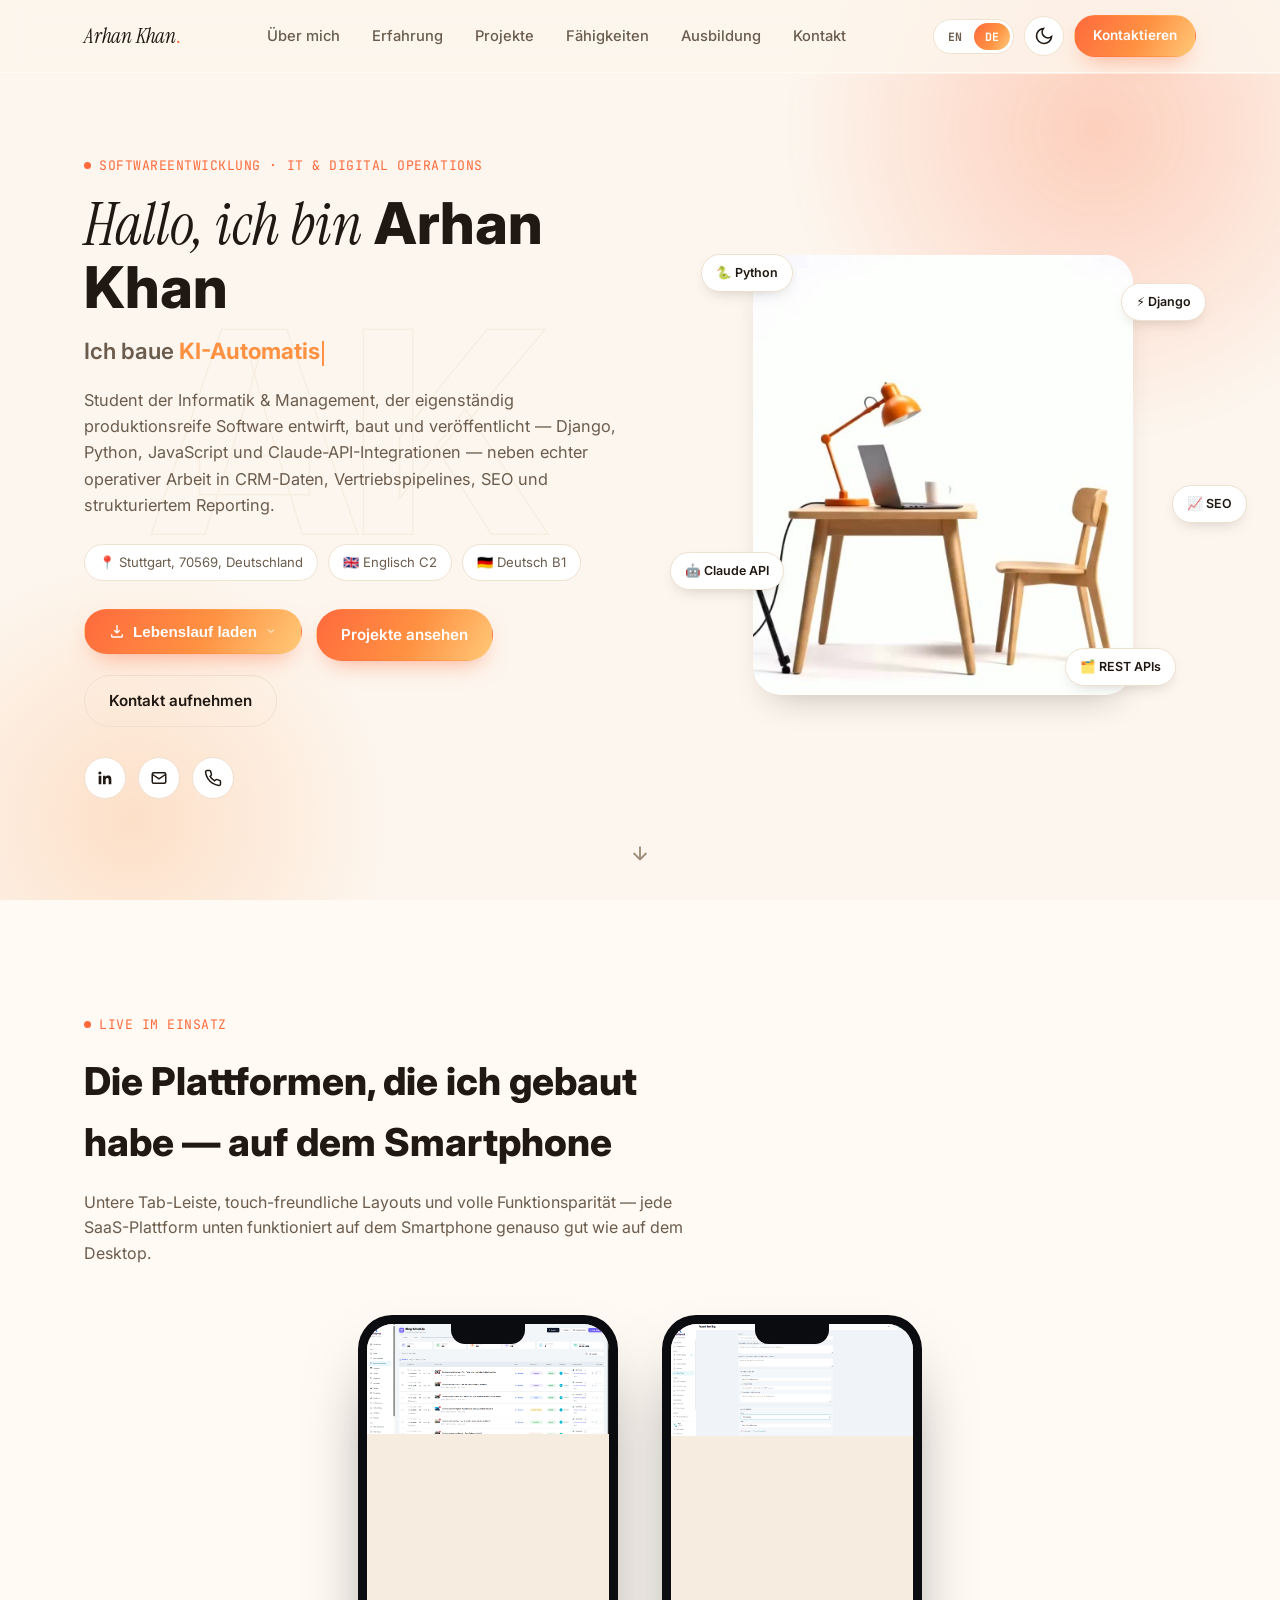
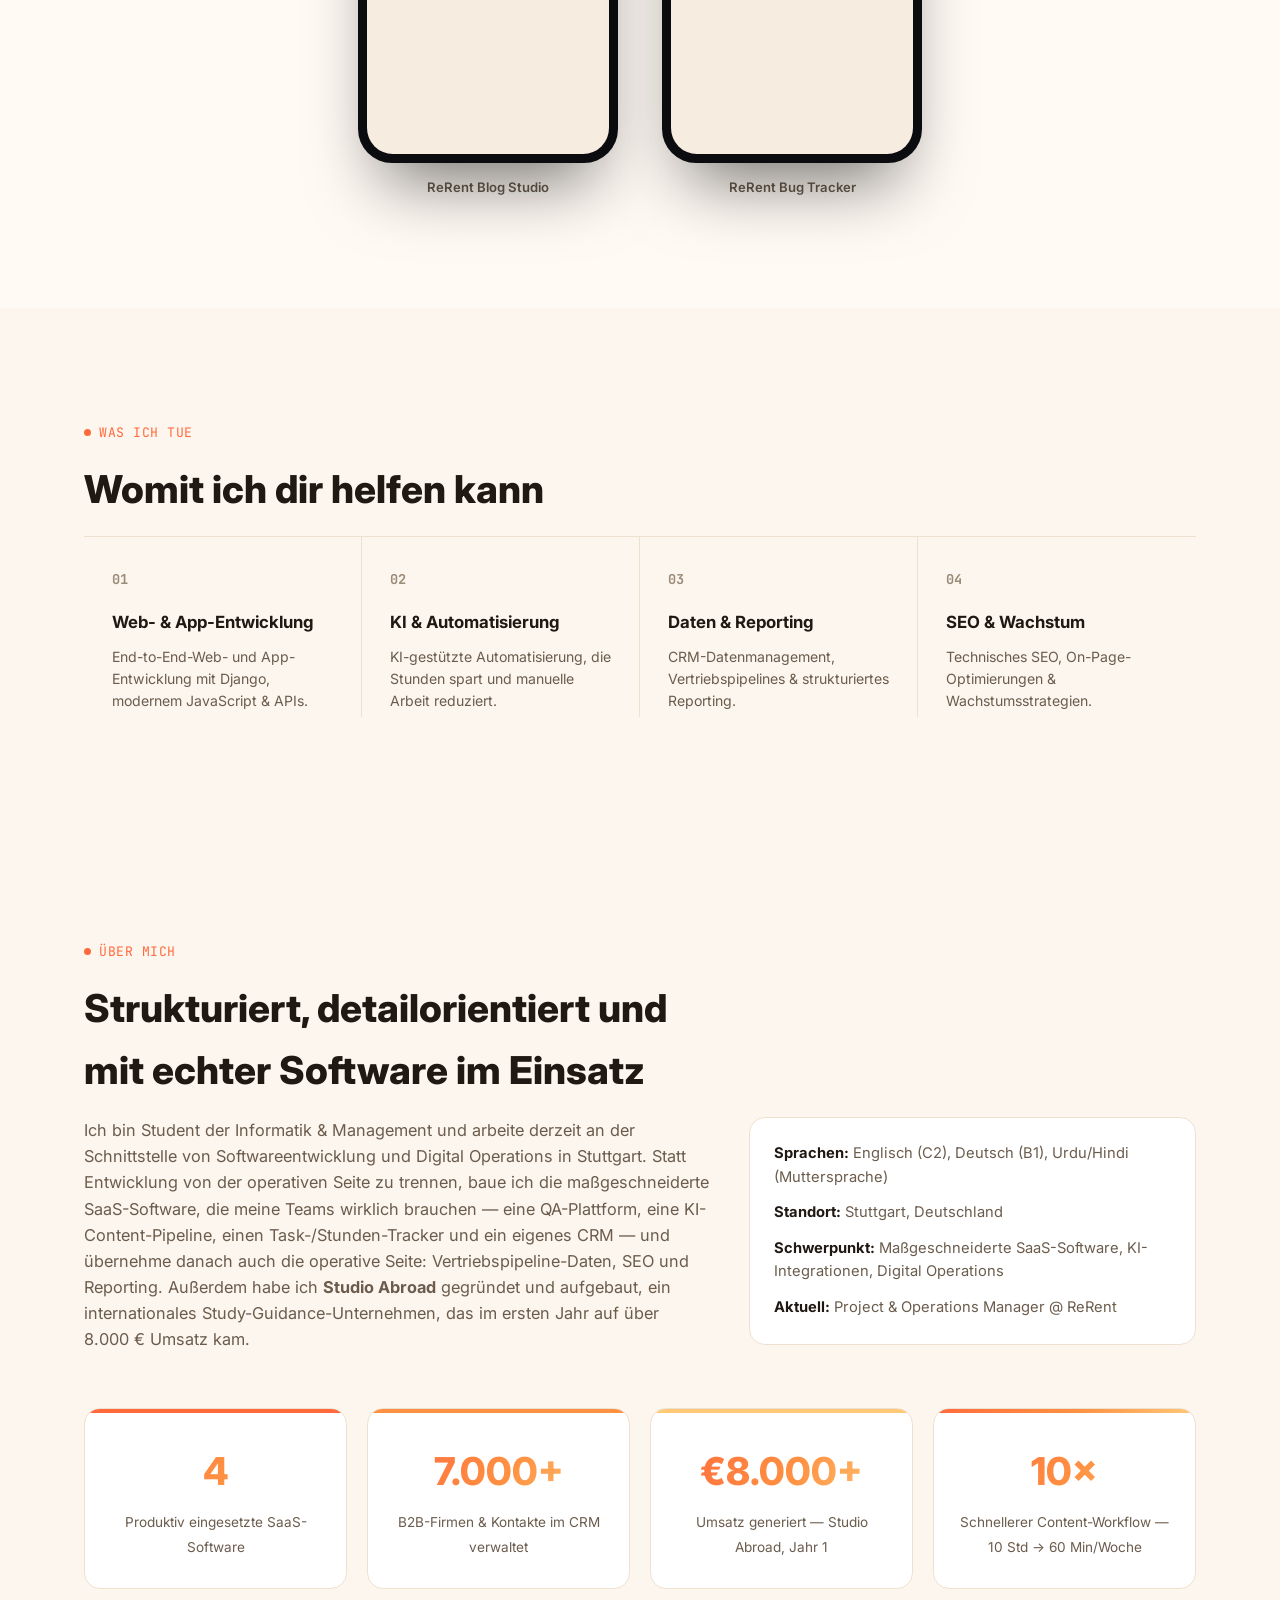
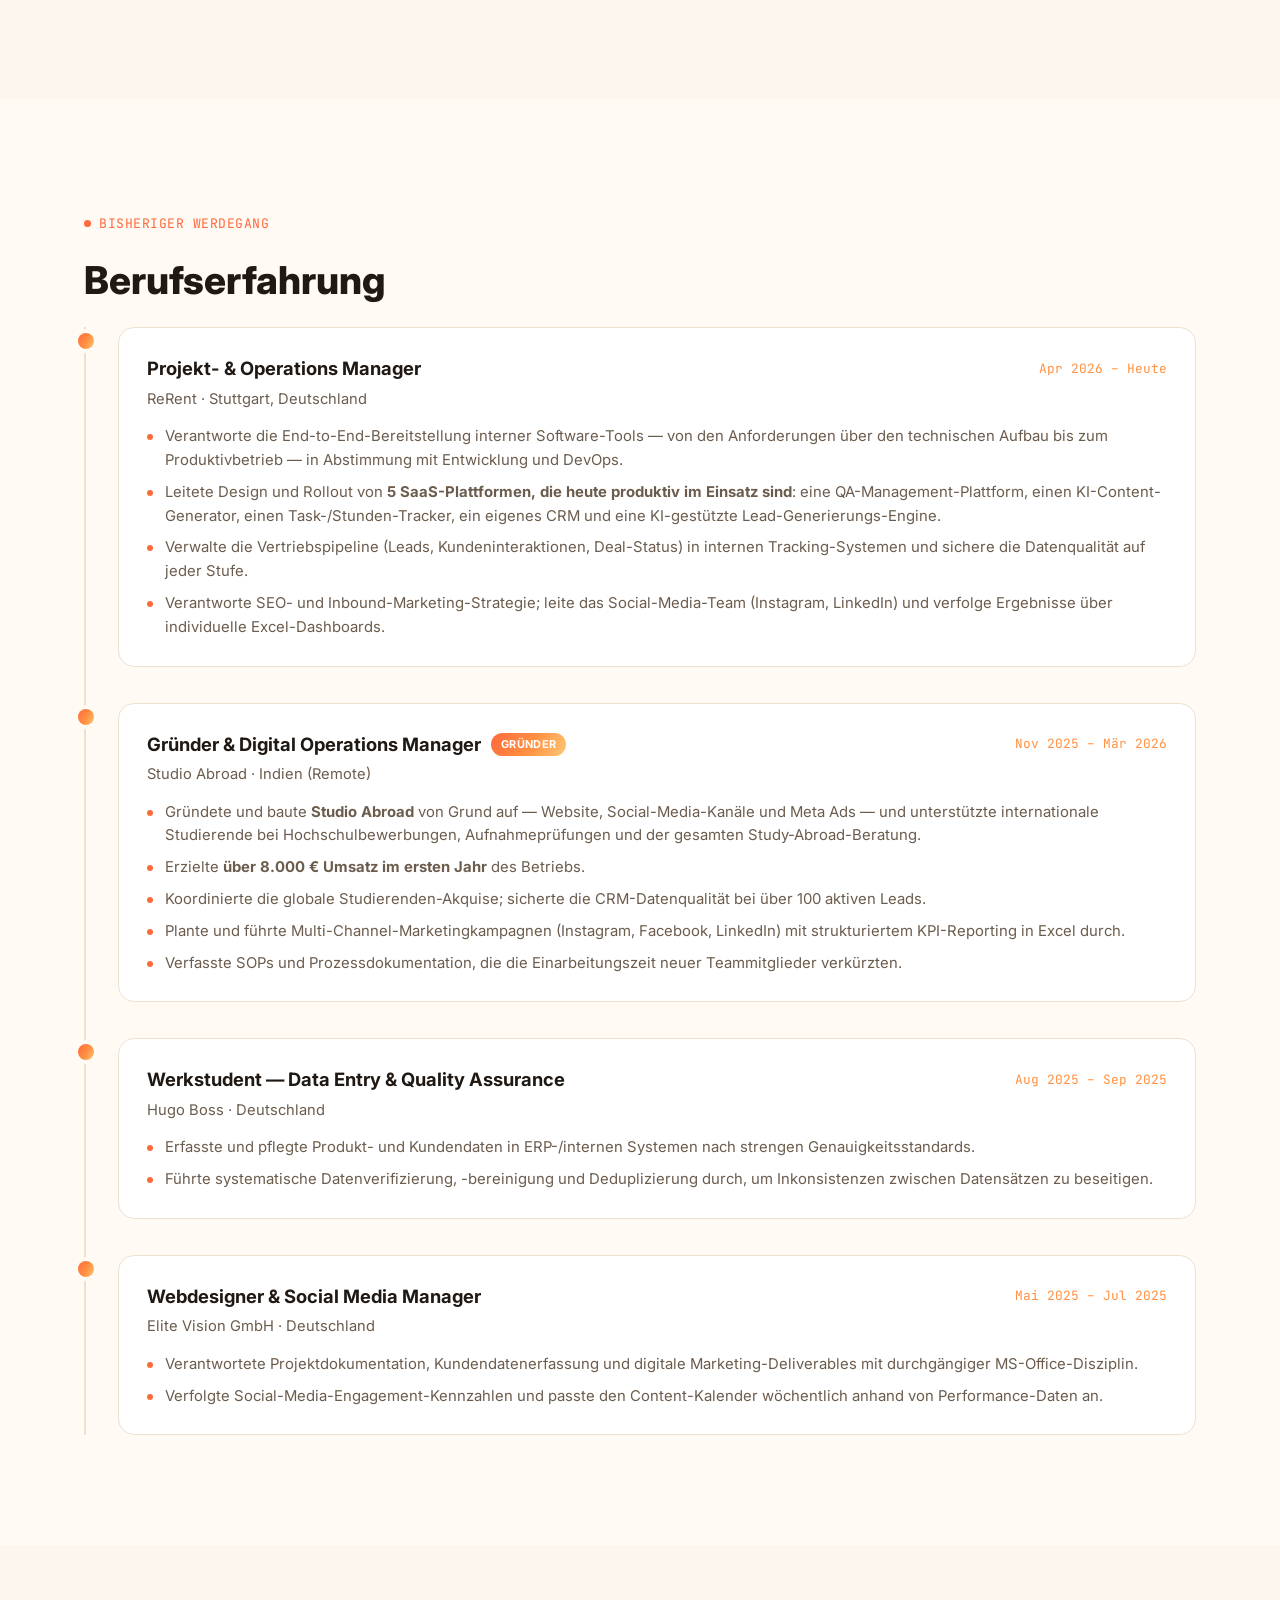
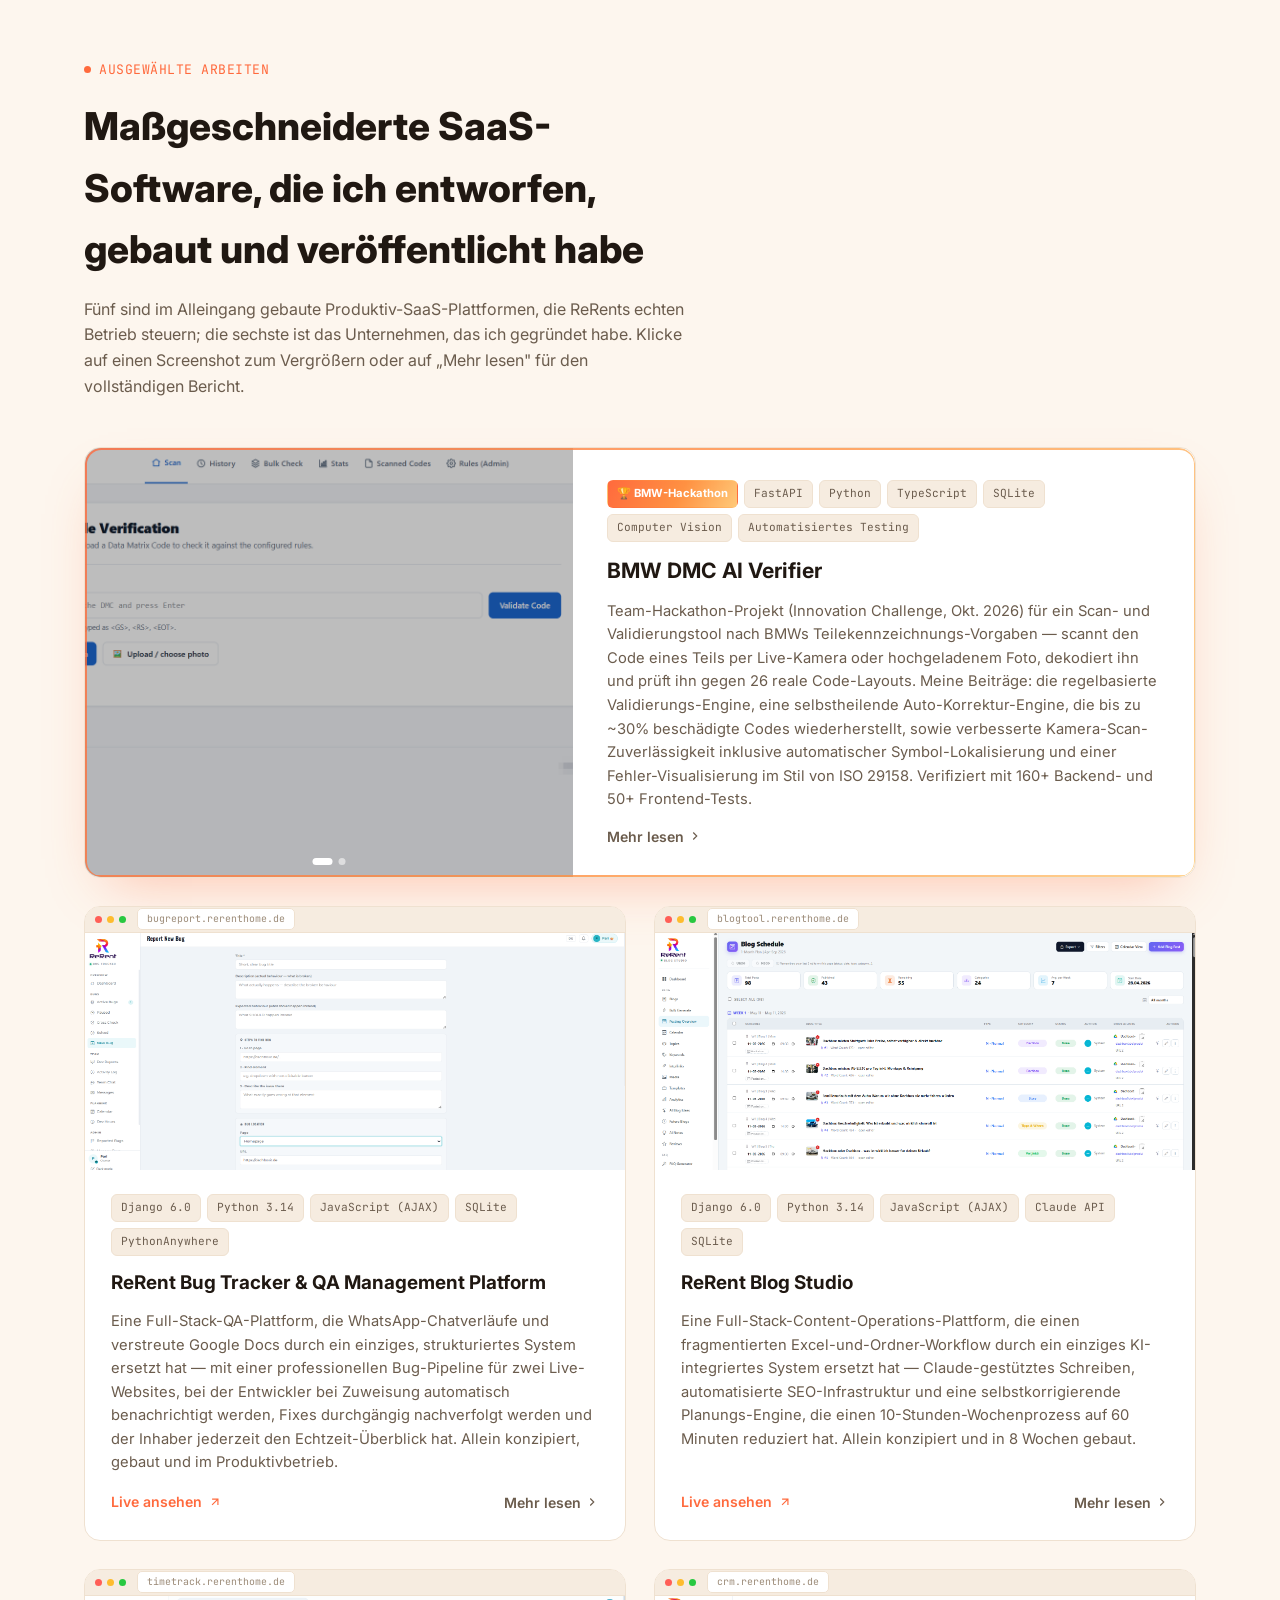
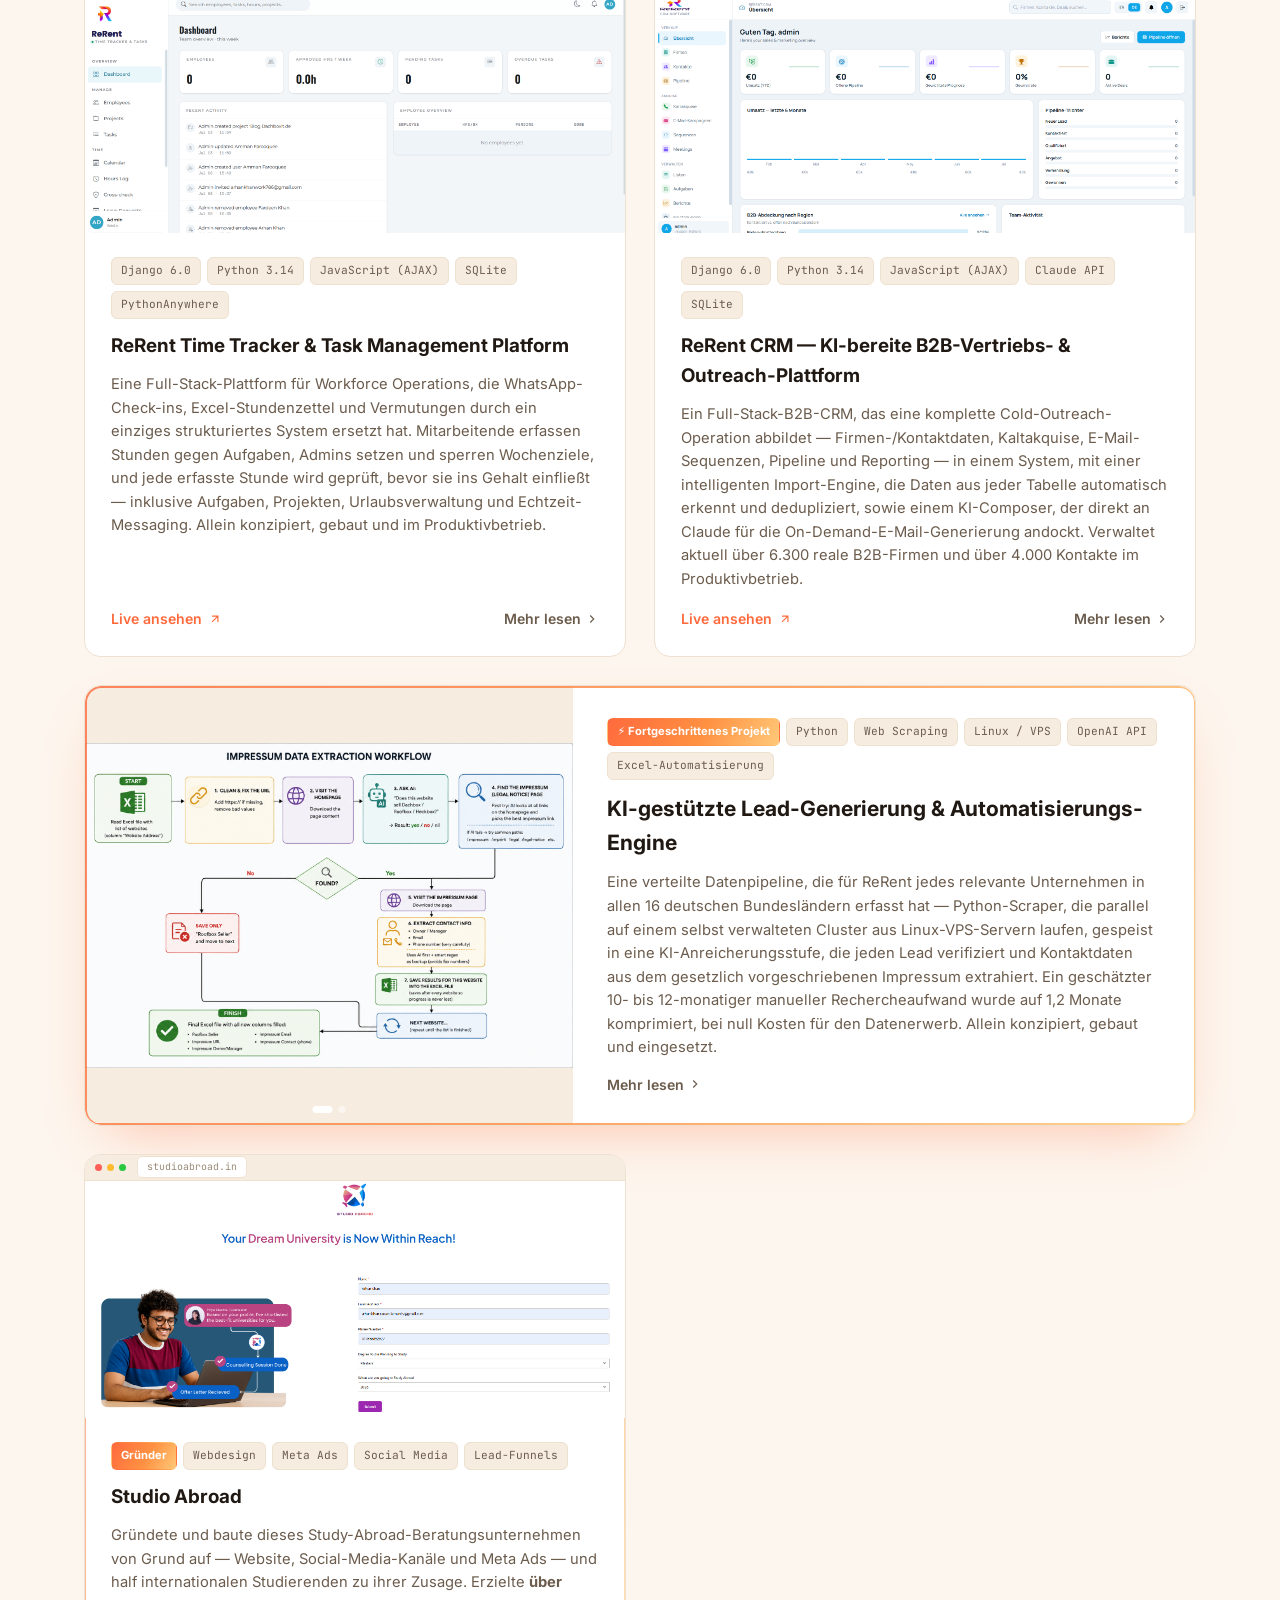
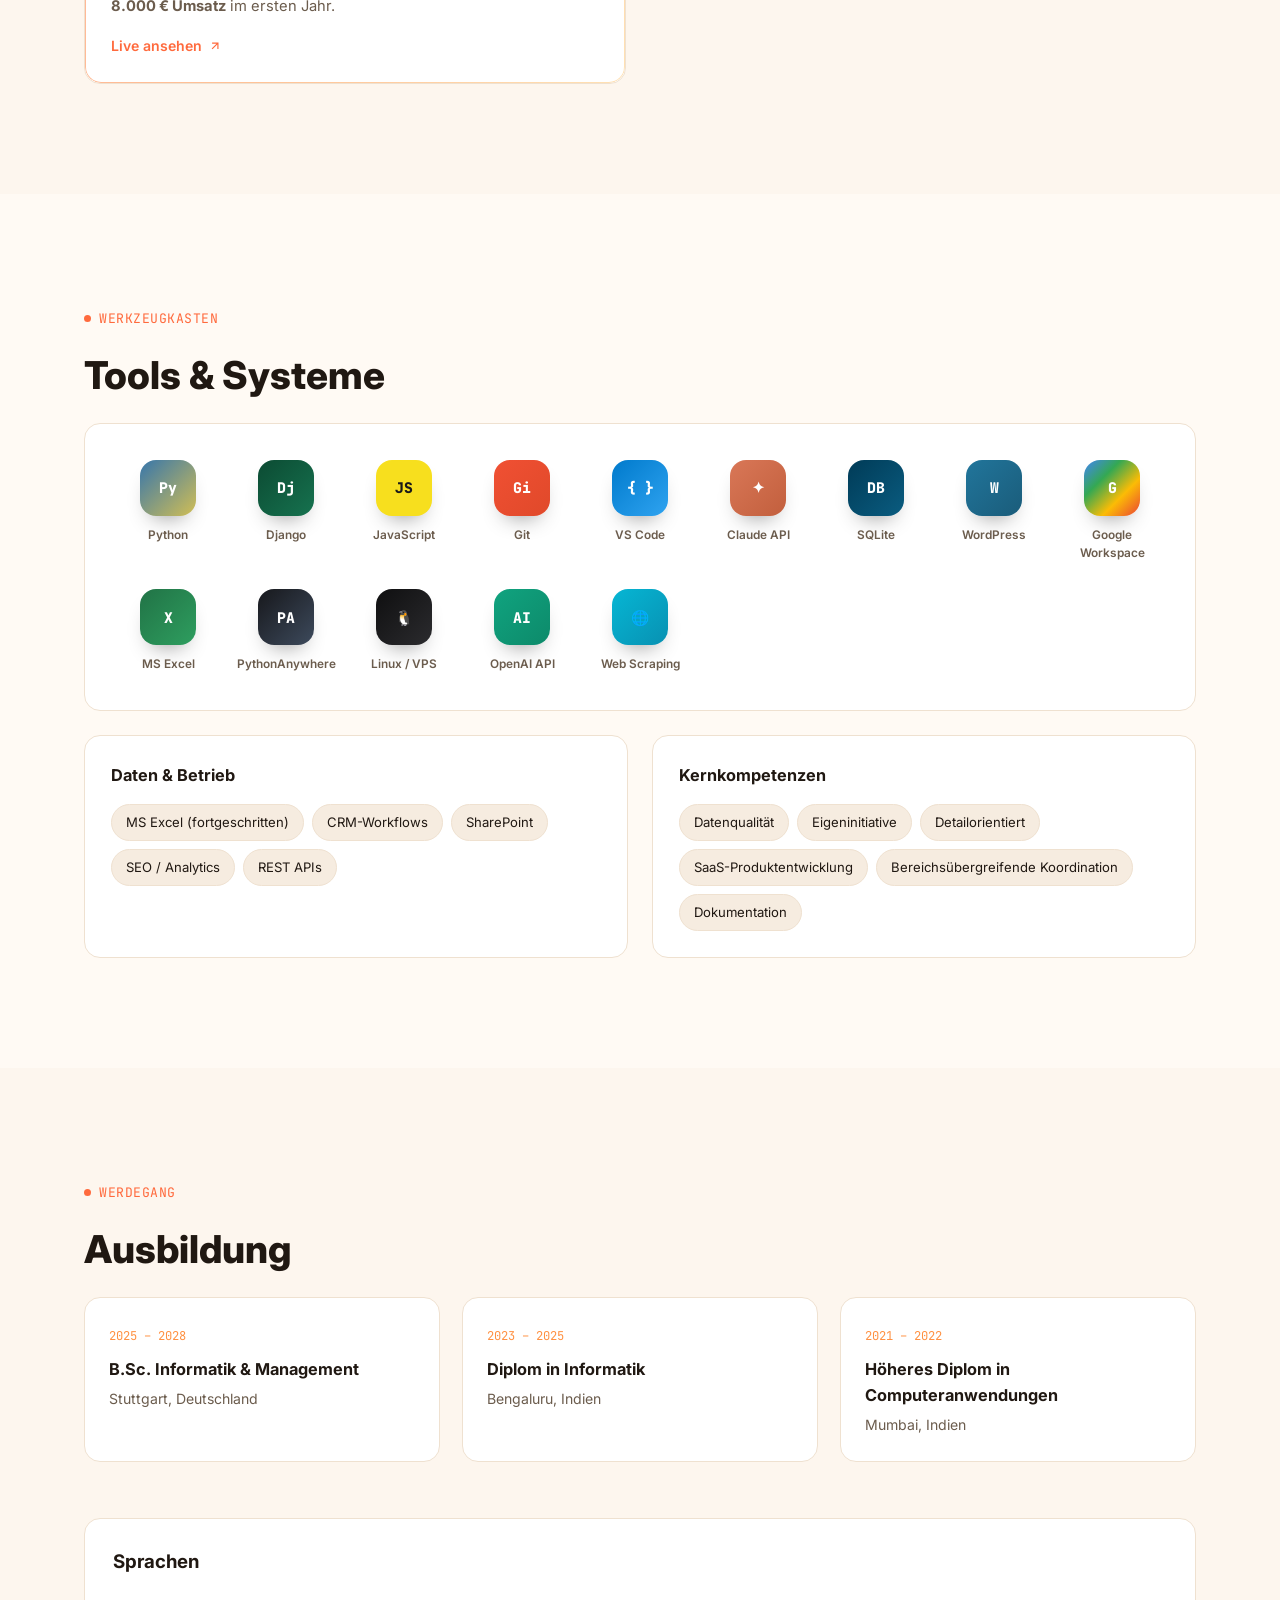
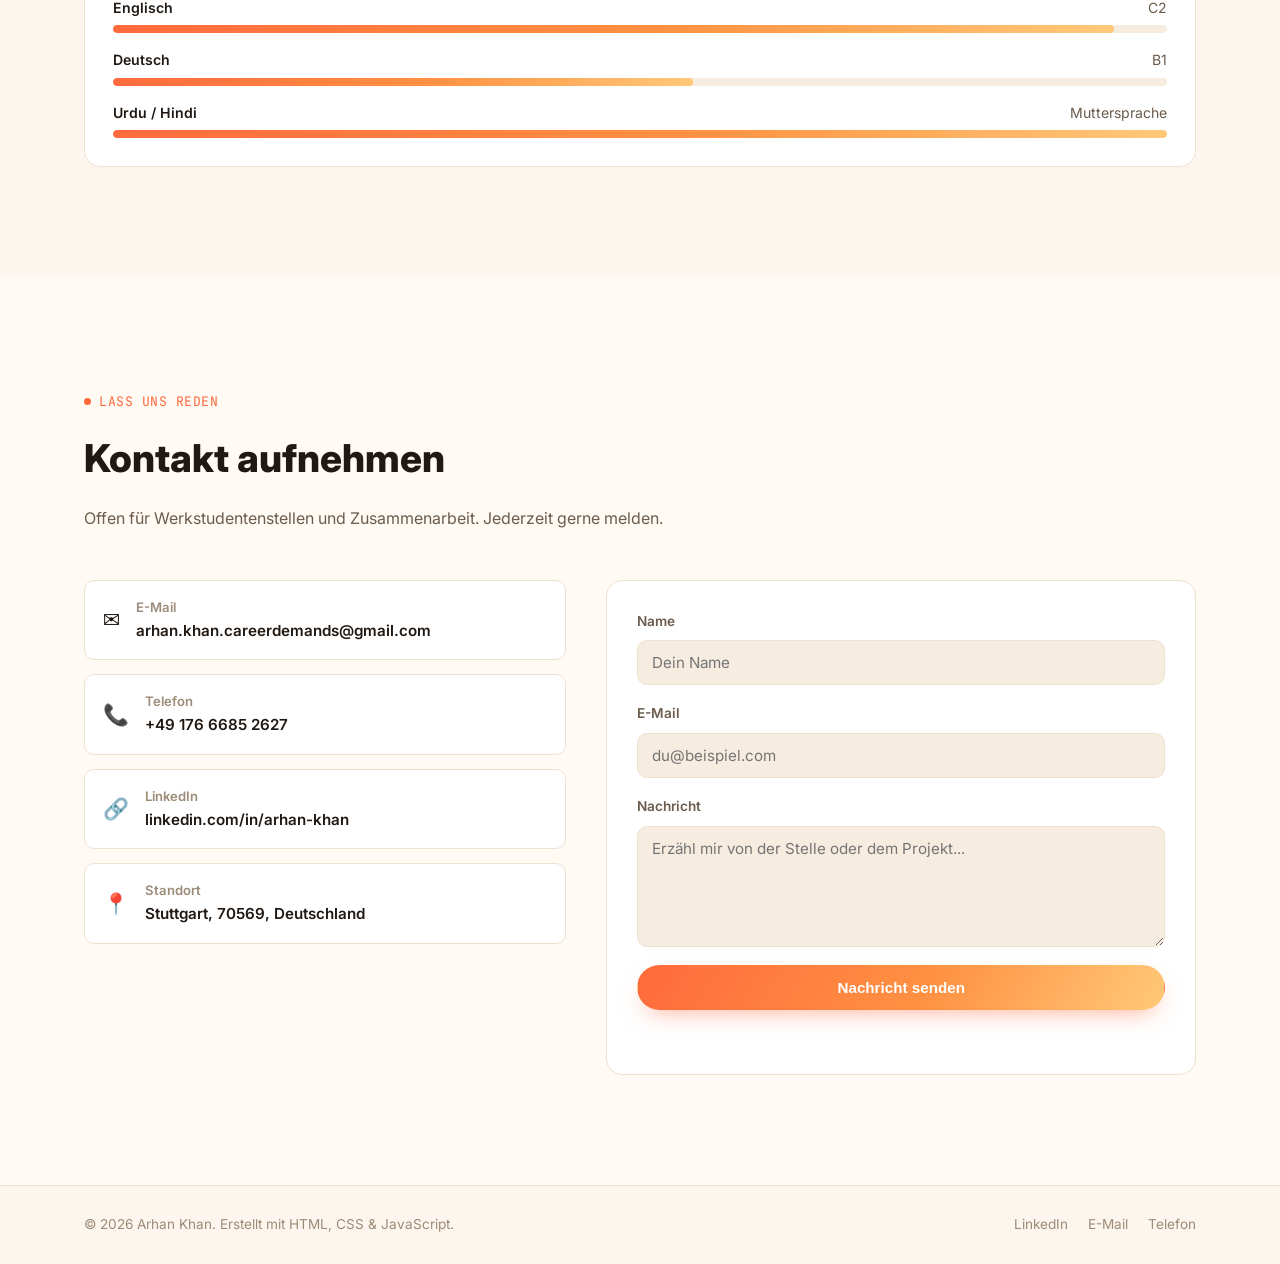
==== commit 5545738d: "Stop exposing the exact BMW part-marking standard reference Replace every mention of the specific st" ====
--- a/index.html
+++ b/index.html
@@ -547,7 +547,7 @@
               <span class="tag tag-featured">🏆 BMW Hackathon</span><span class="tag">FastAPI</span><span class="tag">Python</span><span class="tag">TypeScript</span><span class="tag">SQLite</span><span class="tag">Computer Vision</span><span class="tag">Automated Testing</span>
             </div>
             <h3>BMW DMC AI Verifier</h3>
-            <p>Team hackathon project (Oct 2026) building a scanning and validation tool for BMW's real GS91010-2 Data Matrix Code part-marking standard — scans a part's code via live camera or uploaded photo, decodes it, and checks it against 26 real GS91010-2 layouts. My contributions: the rule validation engine, a self-healing auto-correction engine that recovers codes damaged by up to ~30%, and camera-scanning reliability improvements including automatic symbol localization and an ISO 29158-style defect visualization. Verified with 160+ backend and 50+ frontend automated tests.</p>
+            <p>Team hackathon project (Innovation Challenge, Oct 2026) building a scanning and validation tool for BMW's part-marking requirements — scans a part's code via live camera or uploaded photo, decodes it, and checks it against 26 real code layouts. My contributions: the rule validation engine, a self-healing auto-correction engine that recovers codes damaged by up to ~30%, and camera-scanning reliability improvements including automatic symbol localization and an ISO 29158-style defect visualization. Verified with 160+ backend and 50+ frontend automated tests.</p>
             <div class="project-actions">
               <button type="button" class="read-more-btn" data-detail="bmw">
                 Read more <svg width="14" height="14" viewBox="0 0 24 24" fill="none" stroke="currentColor" stroke-width="2"><path d="m9 6 6 6-6 6"/></svg>
@@ -774,7 +774,7 @@
               <span class="tag tag-featured">🏆 BMW-Hackathon</span><span class="tag">FastAPI</span><span class="tag">Python</span><span class="tag">TypeScript</span><span class="tag">SQLite</span><span class="tag">Computer Vision</span><span class="tag">Automatisiertes Testing</span>
             </div>
             <h3>BMW DMC AI Verifier</h3>
-            <p>Team-Hackathon-Projekt (Okt. 2026) für ein Scan- und Validierungstool nach BMWs realem Teilekennzeichnungsstandard GS91010-2 für Data-Matrix-Codes — scannt den Code eines Teils per Live-Kamera oder hochgeladenem Foto, dekodiert ihn und prüft ihn gegen 26 reale GS91010-2-Layouts. Meine Beiträge: die regelbasierte Validierungs-Engine, eine selbstheilende Auto-Korrektur-Engine, die bis zu ~30% beschädigte Codes wiederherstellt, sowie verbesserte Kamera-Scan-Zuverlässigkeit inklusive automatischer Symbol-Lokalisierung und einer Fehler-Visualisierung im Stil von ISO 29158. Verifiziert mit 160+ Backend- und 50+ Frontend-Tests.</p>
+            <p>Team-Hackathon-Projekt (Innovation Challenge, Okt. 2026) für ein Scan- und Validierungstool nach BMWs Teilekennzeichnungs-Vorgaben — scannt den Code eines Teils per Live-Kamera oder hochgeladenem Foto, dekodiert ihn und prüft ihn gegen 26 reale Code-Layouts. Meine Beiträge: die regelbasierte Validierungs-Engine, eine selbstheilende Auto-Korrektur-Engine, die bis zu ~30% beschädigte Codes wiederherstellt, sowie verbesserte Kamera-Scan-Zuverlässigkeit inklusive automatischer Symbol-Lokalisierung und einer Fehler-Visualisierung im Stil von ISO 29158. Verifiziert mit 160+ Backend- und 50+ Frontend-Tests.</p>
             <div class="project-actions">
               <button type="button" class="read-more-btn" data-detail="bmw-de">
                 Mehr lesen <svg width="14" height="14" viewBox="0 0 24 24" fill="none" stroke="currentColor" stroke-width="2"><path d="m9 6 6 6-6 6"/></svg>
@@ -1446,23 +1446,23 @@
       <div class="detail-head">
         <h3>BMW DMC AI Verifier</h3>
         <p class="detail-tagline">FastAPI · Python · TypeScript · SQLite · Pydantic · zxing-wasm · Computer Vision · Automated Testing</p>
-        <p class="detail-role">Role: Team hackathon project (Oct 2026) &nbsp;·&nbsp; Not an official BMW tool — built around BMW's published standard</p>
+        <p class="detail-role">Role: Team hackathon project, Innovation Challenge (Oct 2026) &nbsp;·&nbsp; Not an official BMW tool</p>
         <div class="detail-stats">
-          <span class="stat-chip">26 GS91010-2 layouts validated</span>
+          <span class="stat-chip">26 real code layouts validated</span>
           <span class="stat-chip">Auto-repairs codes damaged up to ~30%</span>
           <span class="stat-chip">160+ backend · 50+ frontend tests</span>
         </div>
       </div>
       <div class="detail-body">
         <h4>What it is</h4>
-        <p>A web app that scans Data Matrix Codes — the 2D codes laser-marked or stamped onto automotive parts — using a live camera or an uploaded photo, decodes them, and checks them against BMW's real GS91010-2:2024-12 part-marking standard: the spec that defines exactly how these codes must be structured (dates, day-of-year encoding, batch and part data, and more).</p>
+        <p>A web app that scans Data Matrix Codes — the 2D codes laser-marked or stamped onto automotive parts. It reads them from a live camera or an uploaded photo, decodes them, and checks them against BMW's part-marking requirements.</p>
 
         <h4>The problem</h4>
         <p>Part-marking codes are easy to get wrong: a bad date field, a malformed data segment, a print damaged during manufacturing. The official standard that defines "correct" is a long, dense specification nobody checks by eye. A code that fails silently breaks traceability further down the line, where recalls, warranty claims, and supply chain audits all depend on being able to reliably read it back.</p>
 
         <h4>What I built</h4>
         <ul>
-          <li><strong>Rule validation engine</strong> covering 26 real layouts from the GS91010-2 standard: decodes every field in a scanned code and checks it against every layout it could plausibly match, ranking matches by plausibility when more than one fits.</li>
+          <li><strong>Rule validation engine</strong> covering 26 real code layouts: decodes every field in a scanned code and checks it against every layout it could plausibly match, ranking matches by plausibility when more than one fits.</li>
           <li><strong>Self-healing auto-correction engine:</strong> when a code fails, it tries plausible single-character fixes — the kind of error a damaged print or a misread scan produces — and can recover codes with up to roughly 25–30% damage, suggesting a likely repair without ever changing the actual pass/fail verdict.</li>
           <li><strong>Camera-scanning reliability improvements:</strong> automatic symbol localization so the app crops to the actual code in frame instead of decoding a whole noisy camera image, which measurably improved real-world scan success.</li>
           <li>An <strong>ISO 29158-style defect visualization</strong> showing exactly where and why a code failed, instead of a plain pass/fail message.</li>
@@ -1470,7 +1470,7 @@
         </ul>
 
         <h4>Why it's useful</h4>
-        <p>Turns a manual, spec-lookup-heavy quality check into an instant scan-and-explain result: point a camera at a part, get a verdict, and if it fails, get a plain-English explanation of exactly which field is wrong plus a suggested fix — without anyone needing the GS91010-2 standard memorized.</p>
+        <p>Turns a manual, spec-lookup-heavy quality check into an instant scan-and-explain result: point a camera at a part, get a verdict, and if it fails, get a plain-English explanation of exactly which field is wrong plus a suggested fix — without anyone needing the rules memorized.</p>
 
         <h4>Tech stack</h4>
         <p>Python, FastAPI, TypeScript, SQLite, Pydantic, zxing-wasm (Data Matrix decoding), the Effect library (TypeScript), HTMX, Canvas-based image processing for camera capture and cropping, an AI layer for plain-English explanations only — the rule engine alone decides valid/invalid — plus Pytest and Jasmine for automated testing.</p>
@@ -1484,23 +1484,23 @@
       <div class="detail-head">
         <h3>BMW DMC AI Verifier</h3>
         <p class="detail-tagline">FastAPI · Python · TypeScript · SQLite · Pydantic · zxing-wasm · Computer Vision · Automatisiertes Testing</p>
-        <p class="detail-role">Rolle: Team-Hackathon-Projekt (Okt. 2026) &nbsp;·&nbsp; Kein offizielles BMW-Tool — entwickelt rund um BMWs veröffentlichten Standard</p>
+        <p class="detail-role">Rolle: Team-Hackathon-Projekt, Innovation Challenge (Okt. 2026) &nbsp;·&nbsp; Kein offizielles BMW-Tool</p>
         <div class="detail-stats">
-          <span class="stat-chip">26 GS91010-2-Layouts validiert</span>
+          <span class="stat-chip">26 reale Code-Layouts validiert</span>
           <span class="stat-chip">Repariert bis zu ~30% beschädigte Codes</span>
           <span class="stat-chip">160+ Backend- · 50+ Frontend-Tests</span>
         </div>
       </div>
       <div class="detail-body">
         <h4>Was es ist</h4>
-        <p>Eine Web-App, die Data-Matrix-Codes — die 2D-Codes, die auf Automobilteile lasermarkiert oder gestanzt werden — per Live-Kamera oder hochgeladenem Foto scannt, dekodiert und gegen BMWs realen Teilekennzeichnungsstandard GS91010-2:2024-12 prüft: die Spezifikation, die exakt festlegt, wie diese Codes aufgebaut sein müssen (Datumsfelder, Jahrestag-Kodierung, Chargen- und Teiledaten und mehr).</p>
+        <p>Eine Web-App, die Data-Matrix-Codes scannt — die 2D-Codes, die auf Automobilteile lasermarkiert oder gestanzt werden. Sie liest sie per Live-Kamera oder hochgeladenem Foto, dekodiert sie und prüft sie gegen BMWs Teilekennzeichnungs-Vorgaben.</p>
 
         <h4>Das Problem</h4>
         <p>Teilekennzeichnungscodes lassen sich leicht falsch erzeugen: ein fehlerhaftes Datumsfeld, ein missgebildetes Datensegment, ein durch die Fertigung beschädigter Druck. Der offizielle Standard, der „korrekt" definiert, ist eine lange, dichte Spezifikation, die niemand per Augenschein prüft. Ein Code, der stillschweigend fehlschlägt, bricht die Rückverfolgbarkeit weiter unten in der Kette — dort, wo Rückrufe, Garantiefälle und Lieferketten-Audits alle davon abhängen, ihn zuverlässig auslesen zu können.</p>
 
         <h4>Was ich gebaut habe</h4>
         <ul>
-          <li><strong>Regelbasierte Validierungs-Engine</strong> für 26 reale Layouts aus dem GS91010-2-Standard: dekodiert jedes Feld eines gescannten Codes und prüft es gegen jedes Layout, das plausibel passen könnte — bei mehreren Treffern werden sie nach Plausibilität geordnet.</li>
+          <li><strong>Regelbasierte Validierungs-Engine</strong> für 26 reale Code-Layouts: dekodiert jedes Feld eines gescannten Codes und prüft es gegen jedes Layout, das plausibel passen könnte — bei mehreren Treffern werden sie nach Plausibilität geordnet.</li>
           <li><strong>Selbstheilende Auto-Korrektur-Engine:</strong> Schlägt ein Code fehl, versucht die Engine plausible Ein-Zeichen-Korrekturen — die Art von Fehler, die ein beschädigter Druck oder ein Fehlscan verursacht — und kann Codes mit bis zu rund 25–30% Beschädigung wiederherstellen und einen wahrscheinlichen Reparaturvorschlag liefern, ohne jemals das eigentliche Gültig/Ungültig-Urteil zu verändern.</li>
           <li><strong>Verbesserte Kamera-Scan-Zuverlässigkeit:</strong> automatische Symbol-Lokalisierung, sodass die App auf den tatsächlichen Code im Bild zuschneidet, statt ein verrauschtes Gesamtbild zu dekodieren — was die reale Scan-Erfolgsquote messbar verbesserte.</li>
           <li>Eine <strong>Fehler-Visualisierung im Stil von ISO 29158</strong>, die genau zeigt, wo und warum ein Code fehlgeschlagen ist, statt einer einfachen Gültig/Ungültig-Meldung.</li>
@@ -1508,7 +1508,7 @@
         </ul>
 
         <h4>Warum es nützlich ist</h4>
-        <p>Verwandelt eine manuelle, nachschlagelastige Qualitätsprüfung in ein sofortiges Scan-und-Erklär-Ergebnis: Kamera auf das Teil halten, Urteil erhalten — und bei einem Fehlschlag eine klartextliche Erklärung, welches Feld genau falsch ist, plus einen Korrekturvorschlag, ganz ohne den GS91010-2-Standard auswendig zu kennen.</p>
+        <p>Verwandelt eine manuelle, nachschlagelastige Qualitätsprüfung in ein sofortiges Scan-und-Erklär-Ergebnis: Kamera auf das Teil halten, Urteil erhalten — und bei einem Fehlschlag eine klartextliche Erklärung, welches Feld genau falsch ist, plus einen Korrekturvorschlag, ganz ohne die Vorgaben auswendig zu kennen.</p>
 
         <h4>Tech-Stack</h4>
         <p>Python, FastAPI, TypeScript, SQLite, Pydantic, zxing-wasm (Data-Matrix-Dekodierung), die Effect-Bibliothek (TypeScript), HTMX, Canvas-basierte Bildverarbeitung für Kamera-Capture und Zuschnitt, eine KI-Schicht ausschließlich für klartextliche Erklärungen — die Regel-Engine allein entscheidet über gültig/ungültig — sowie Pytest und Jasmine für automatisiertes Testing.</p>
